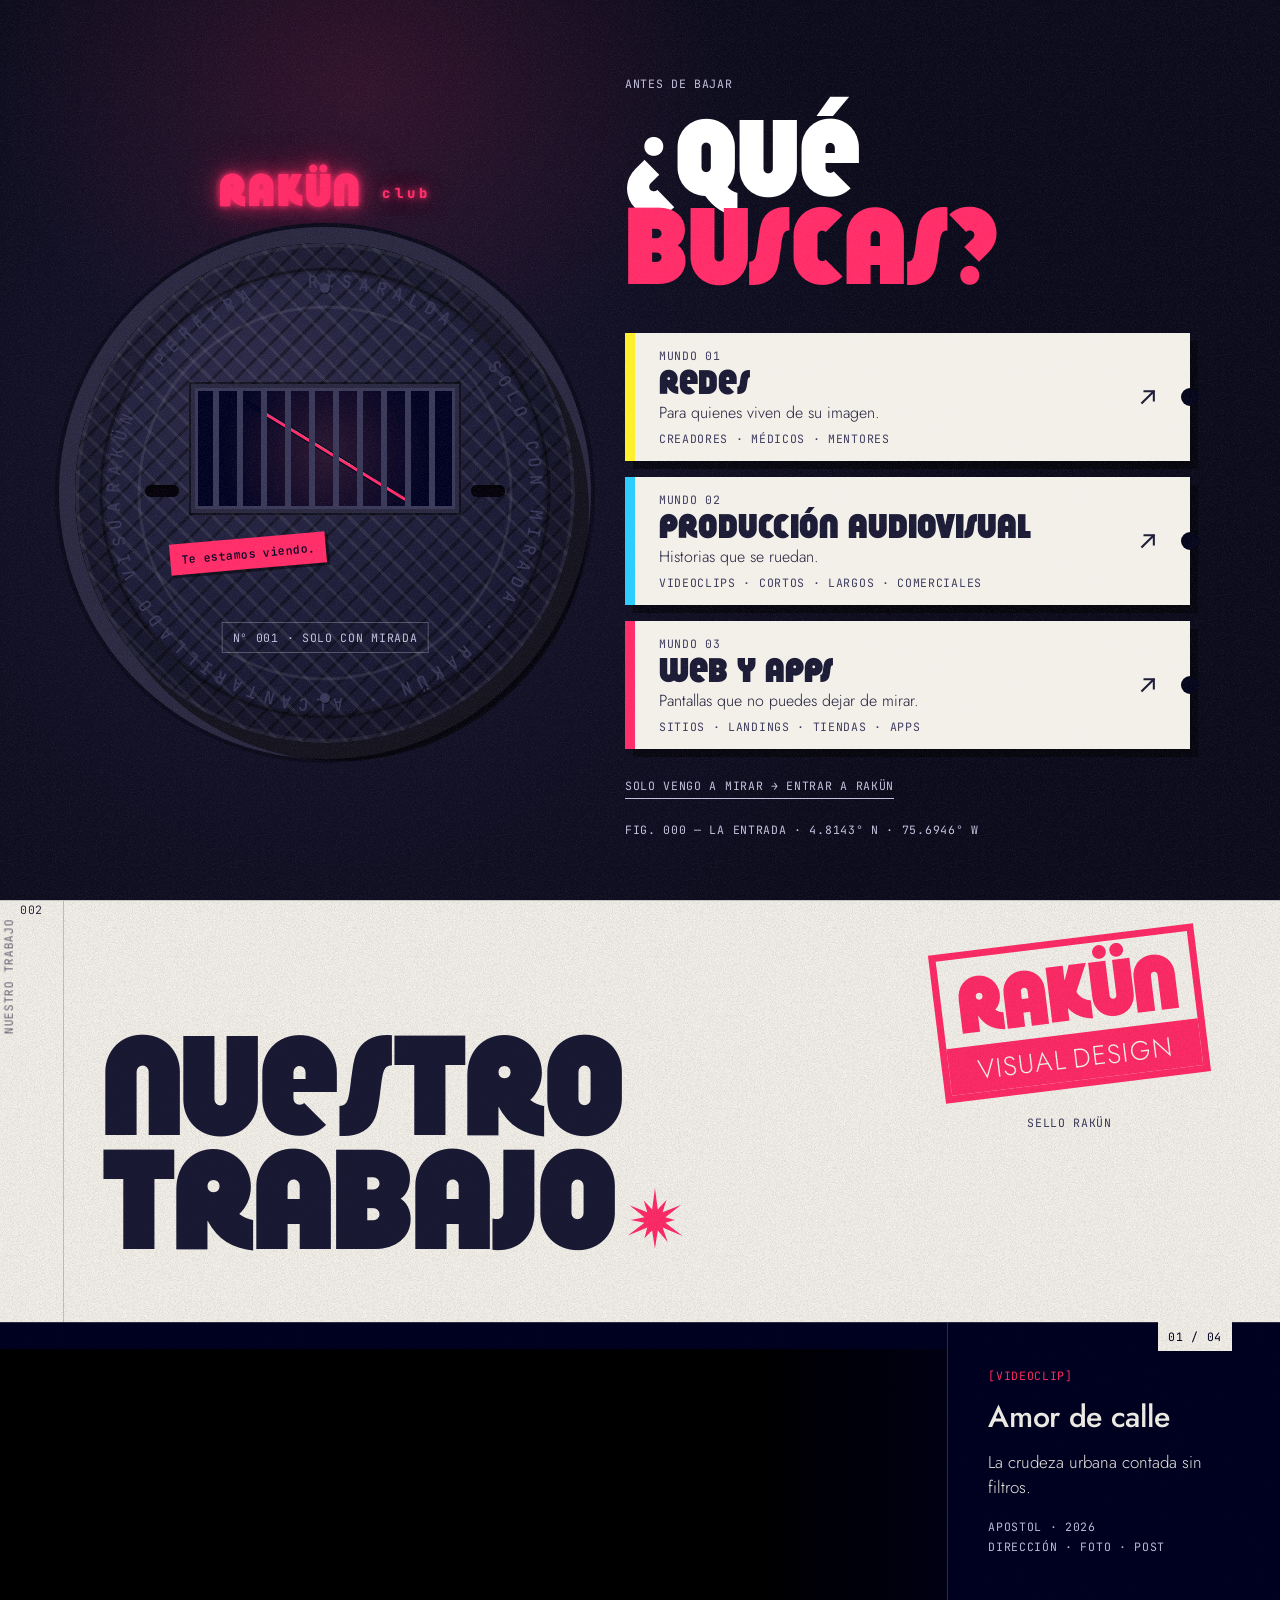
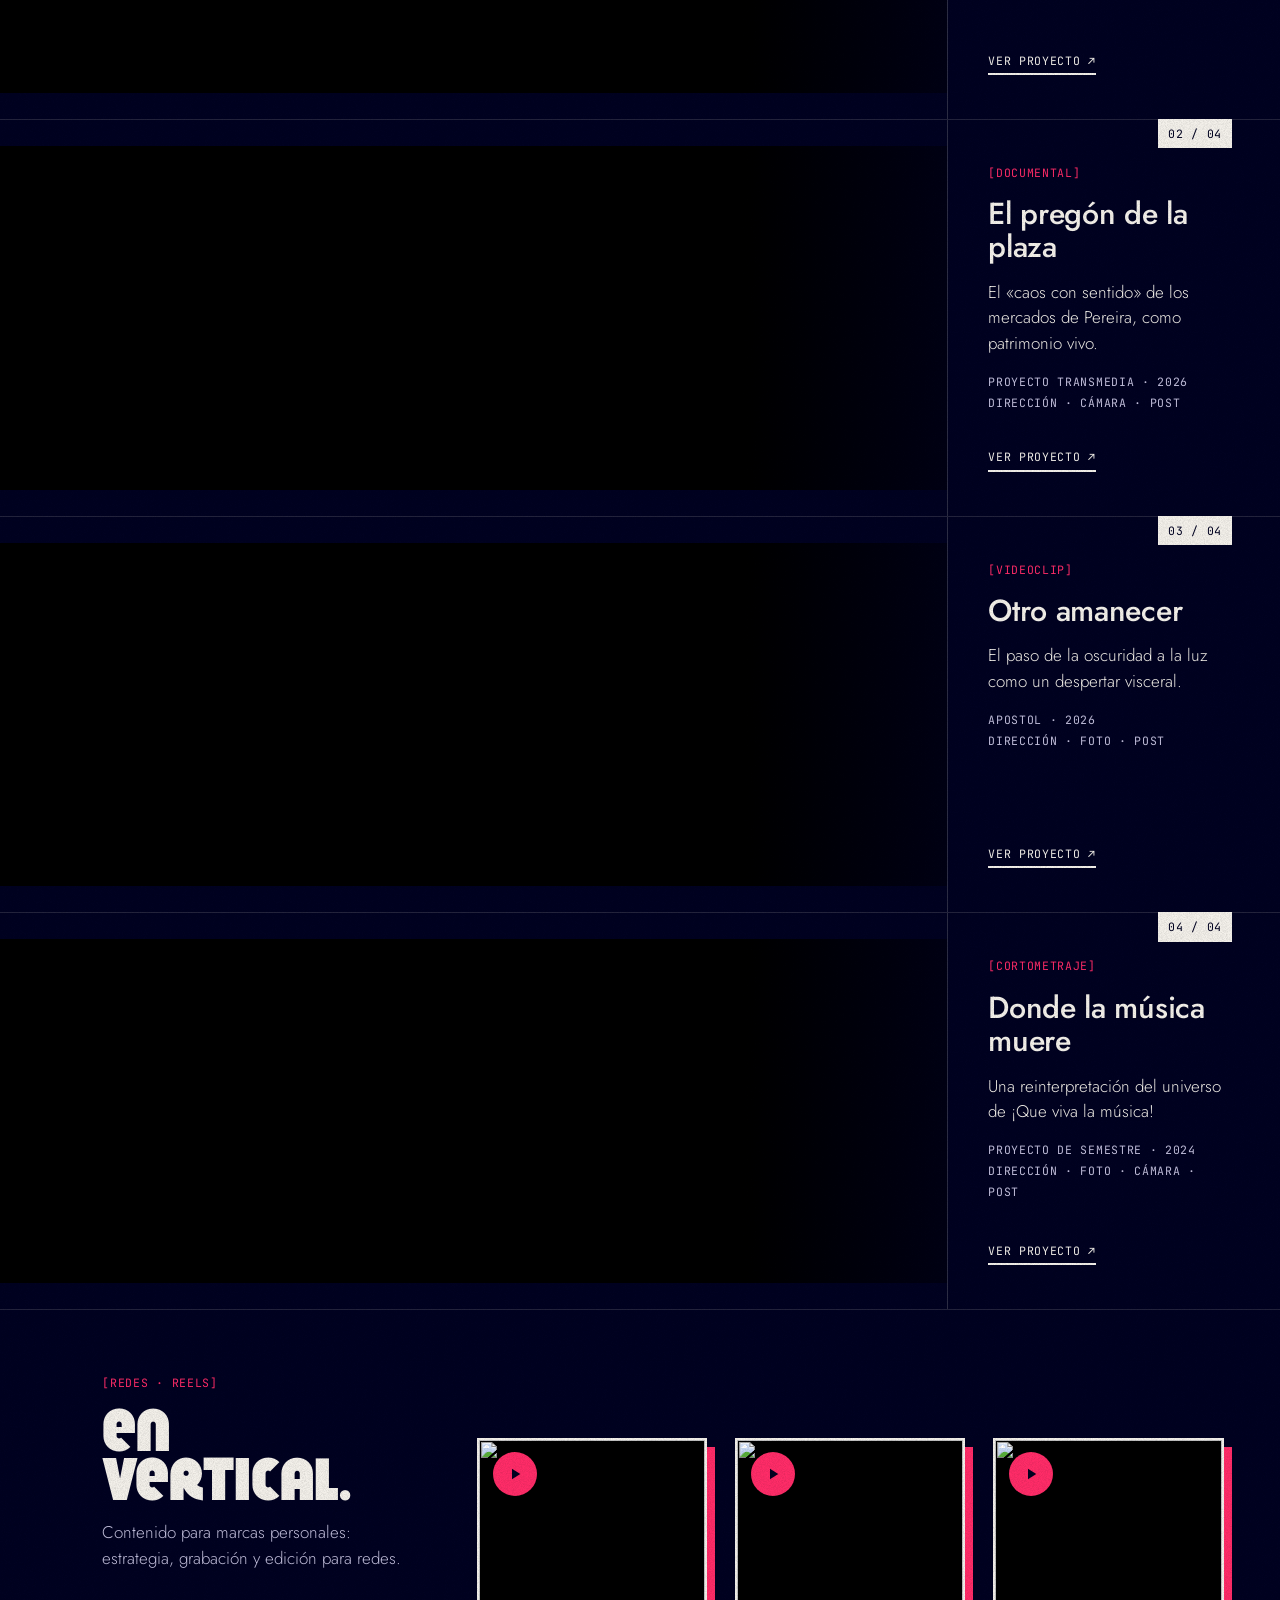
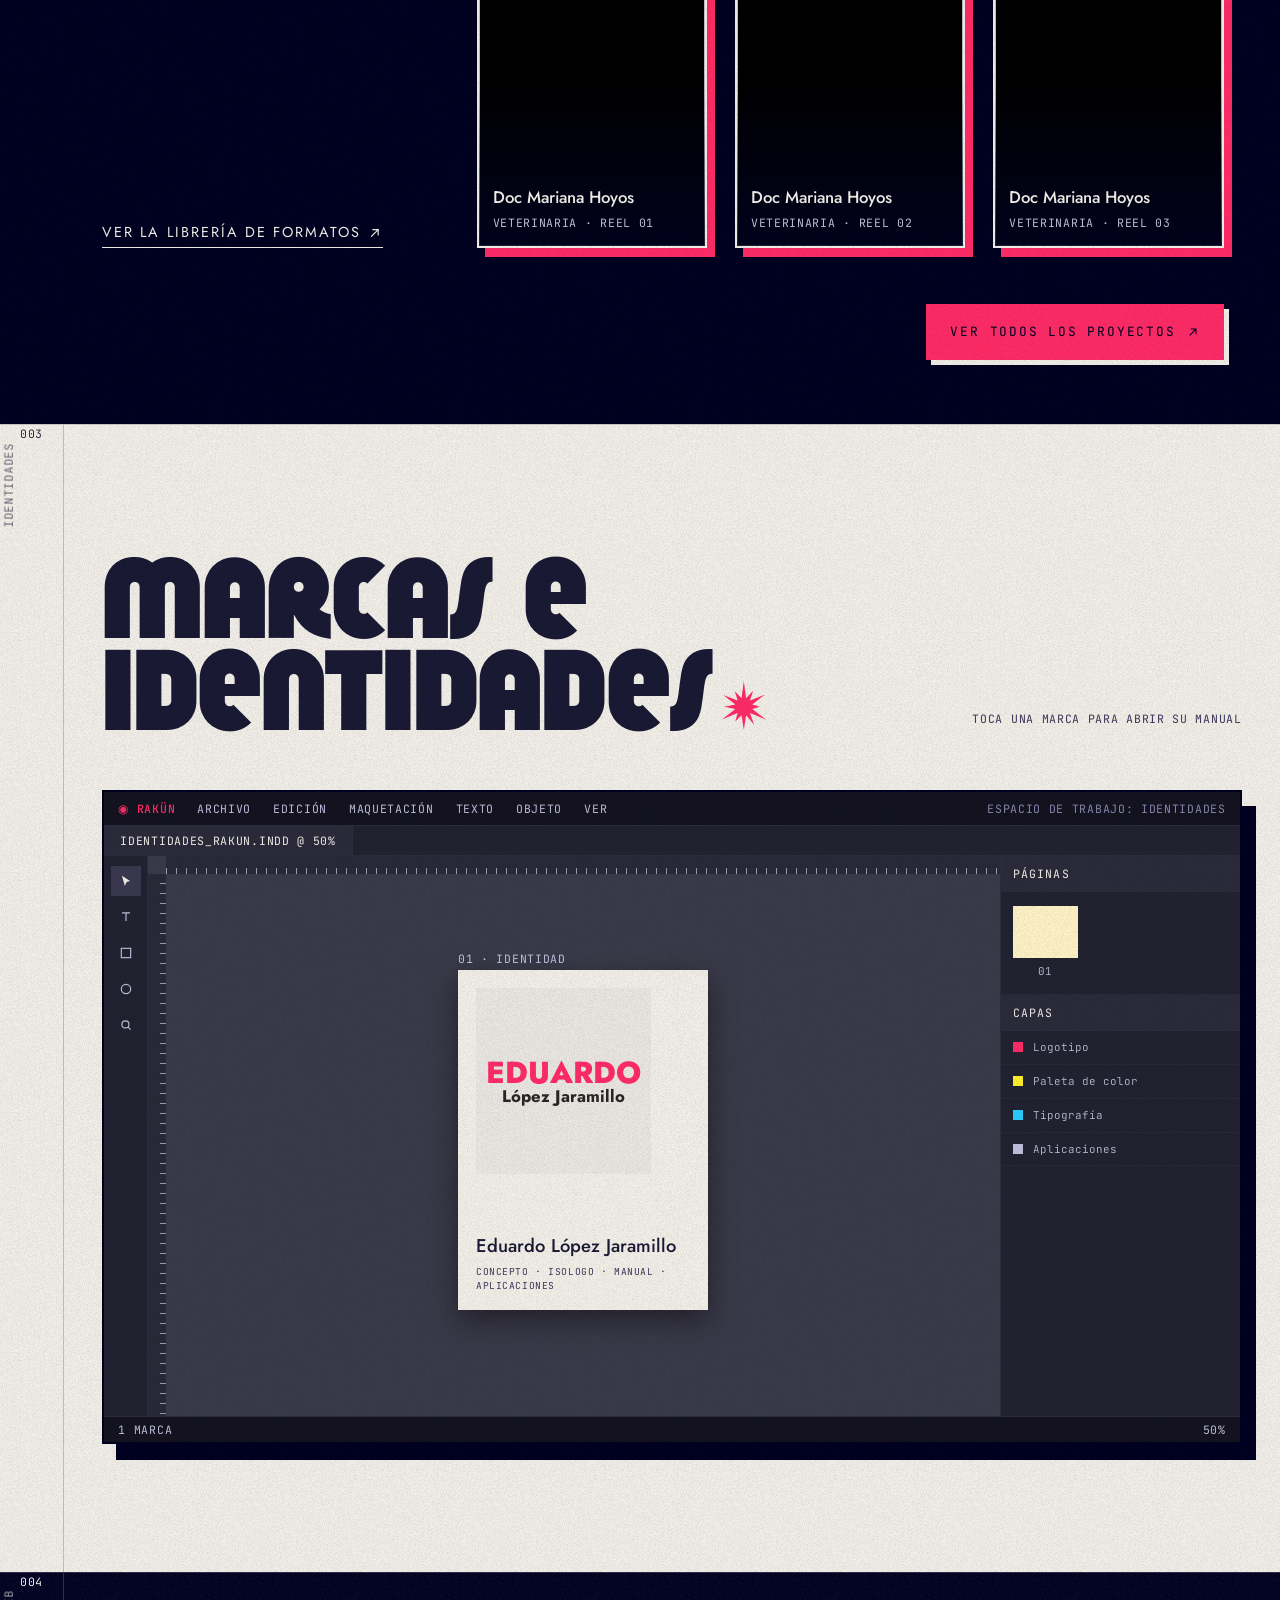
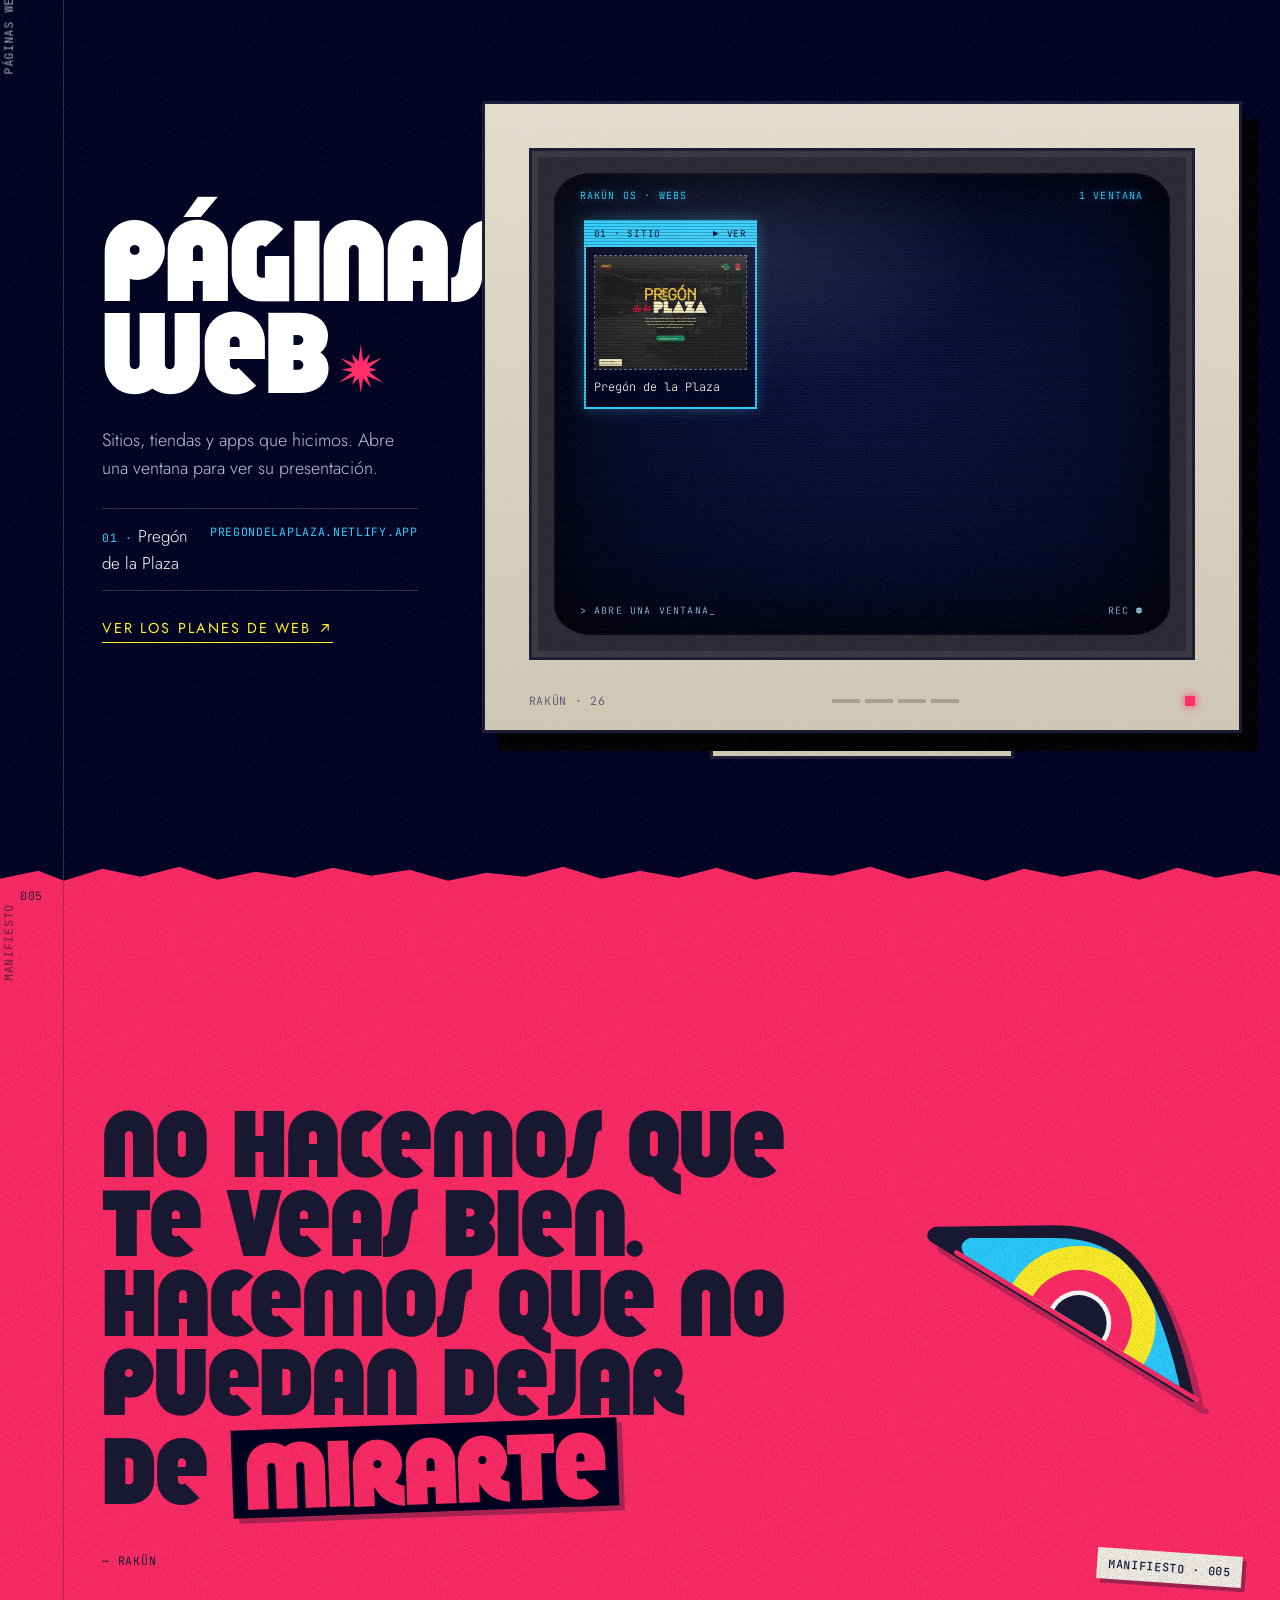
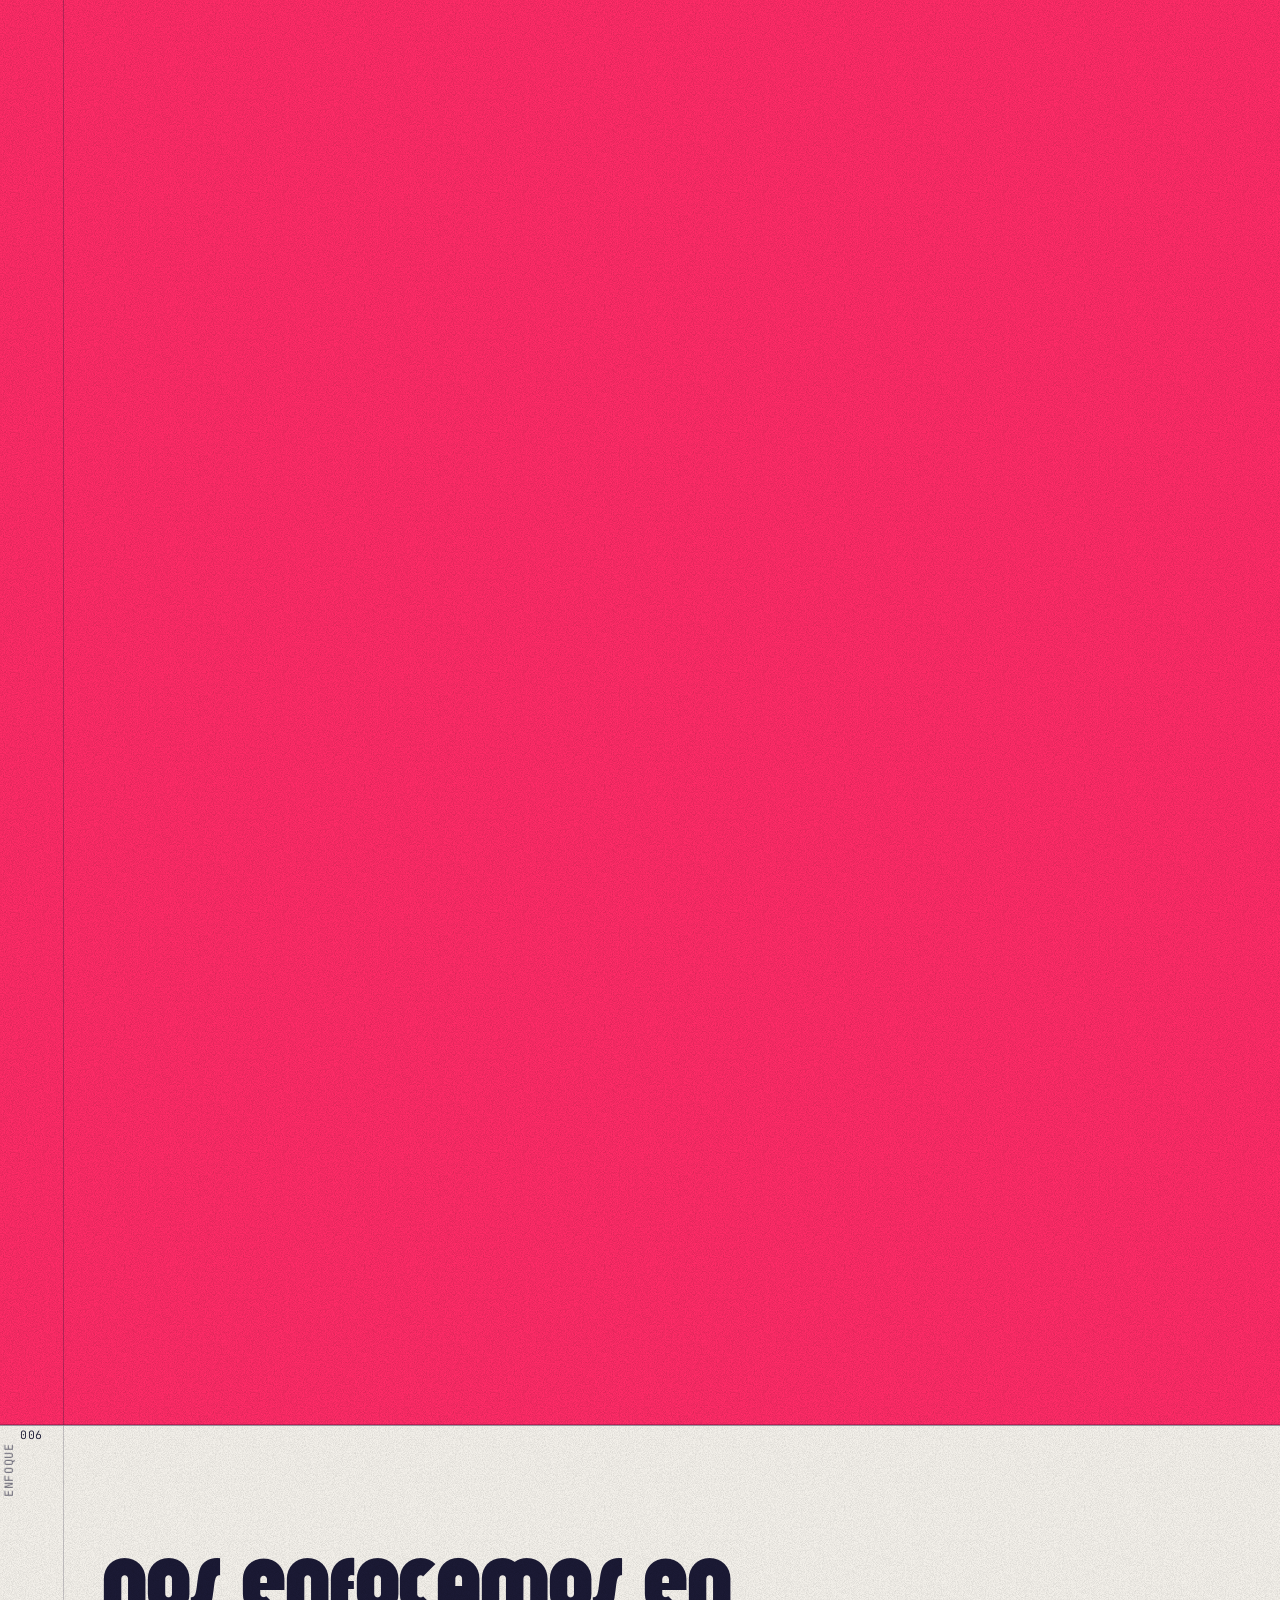
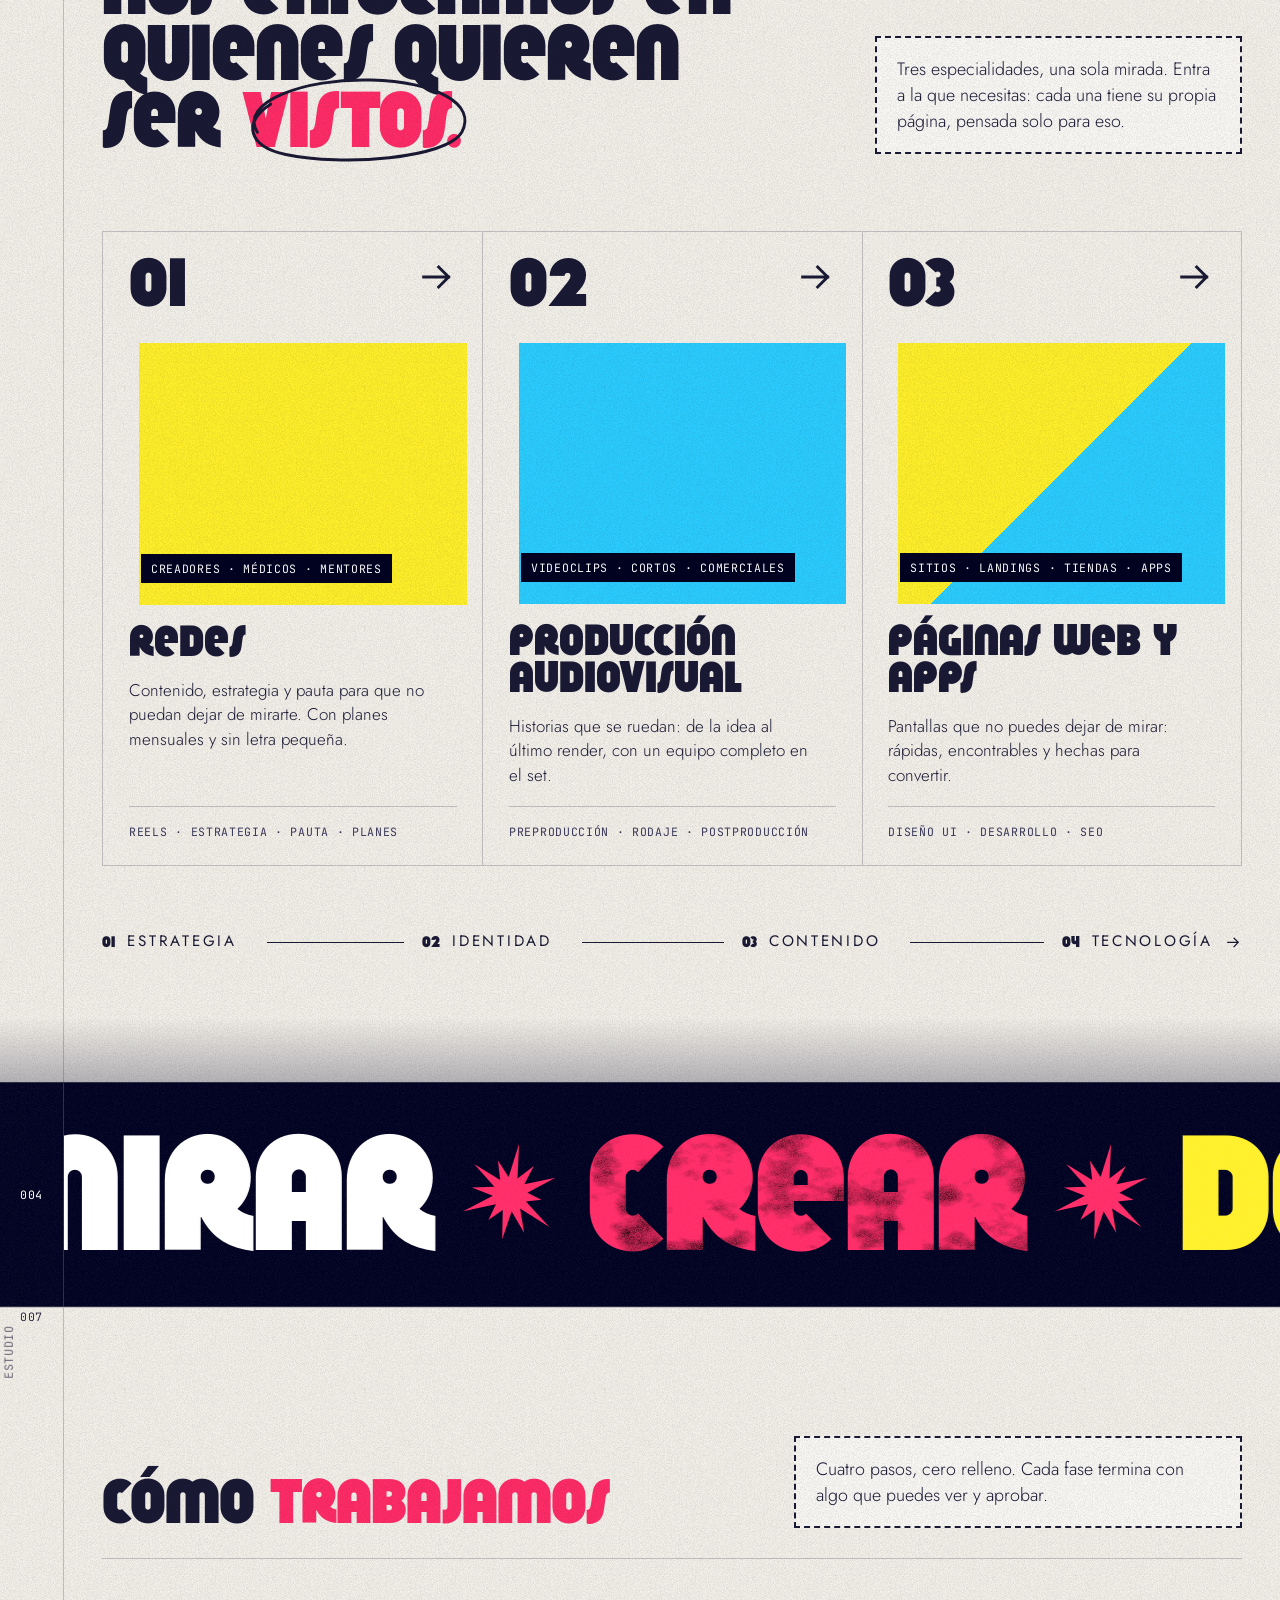
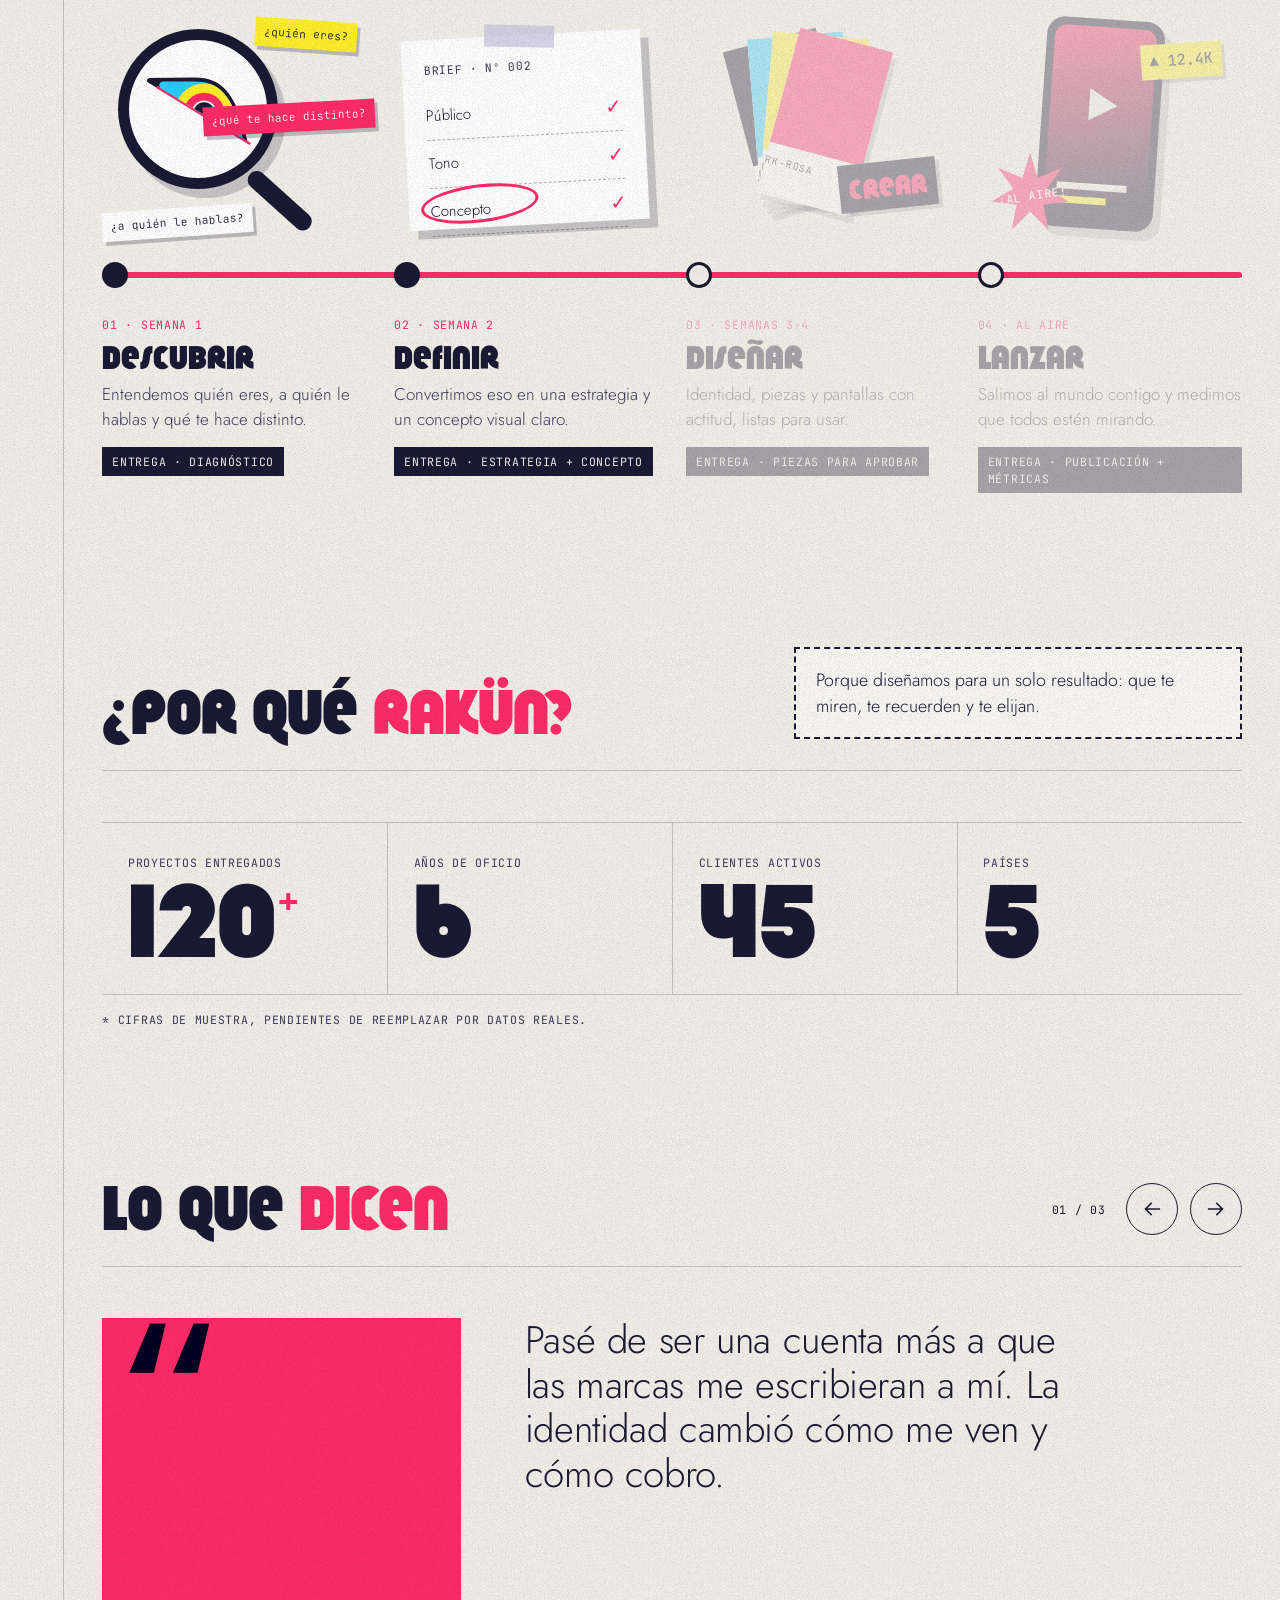
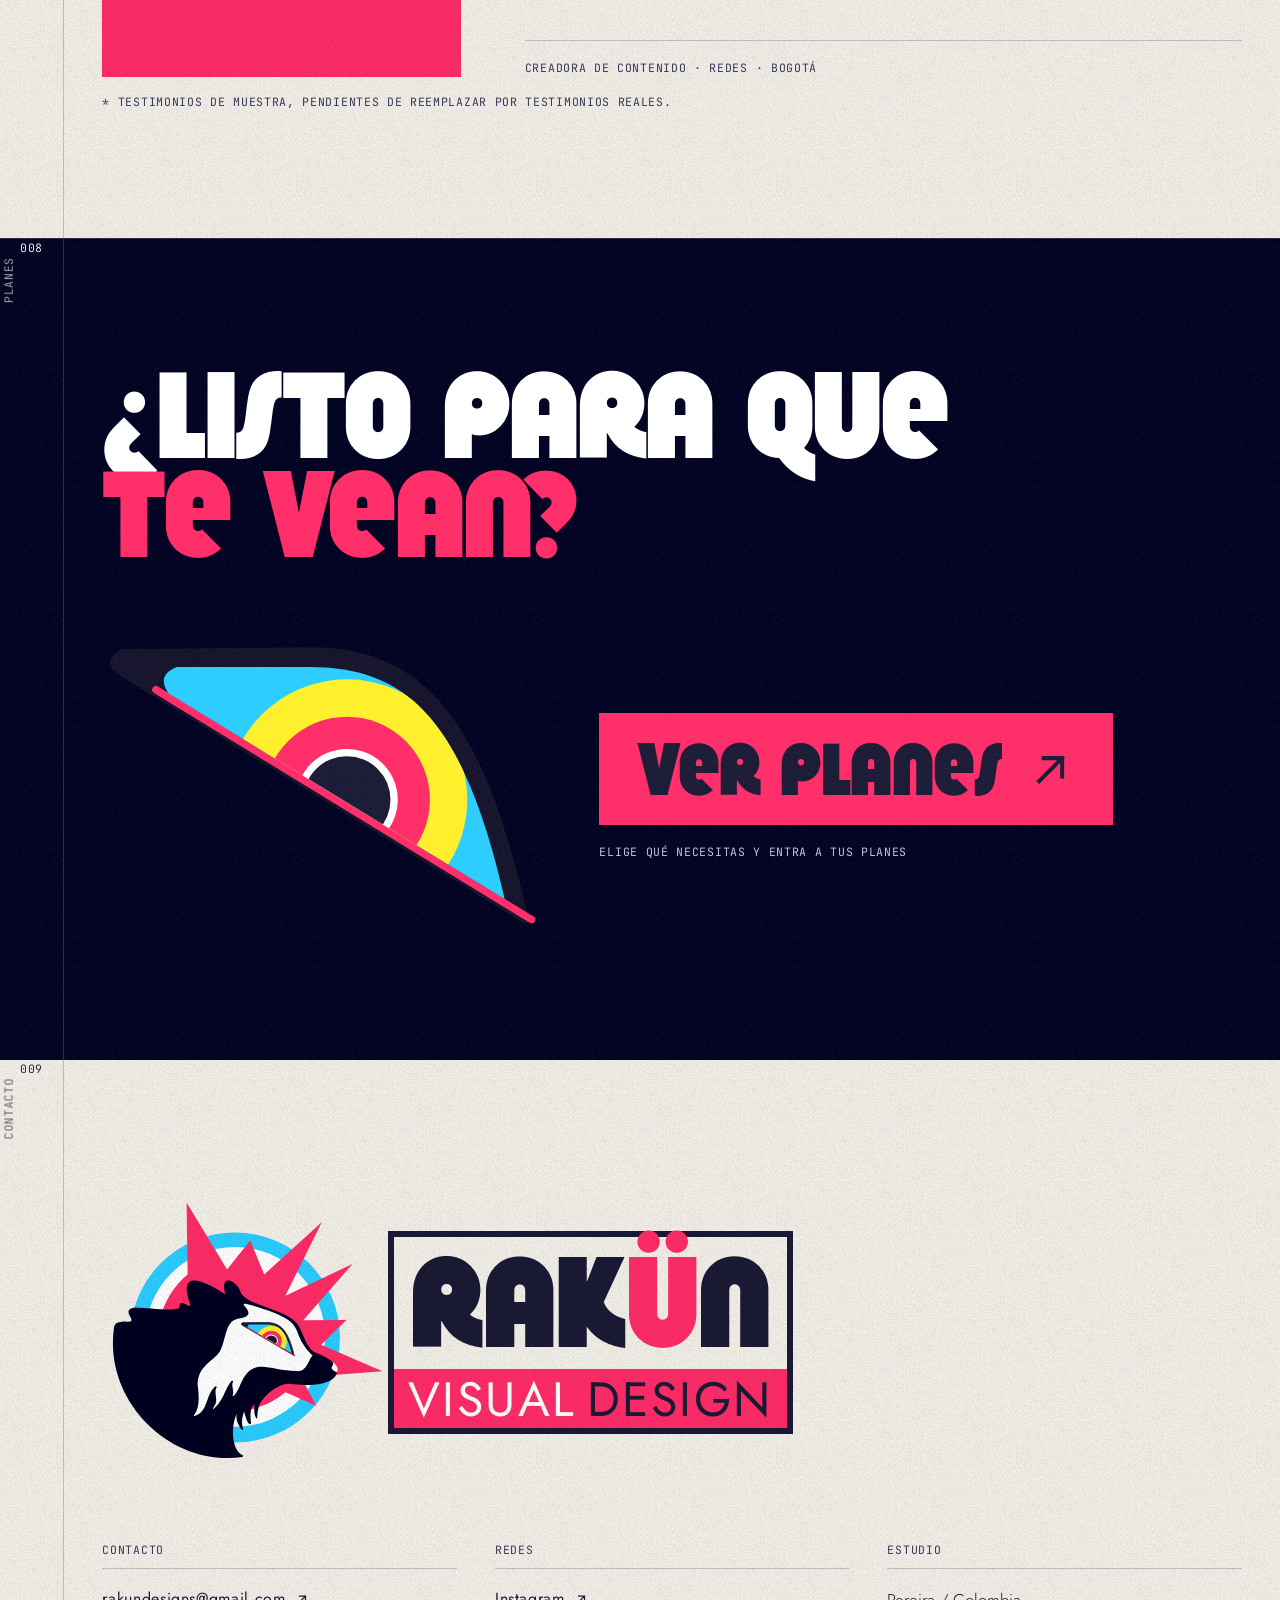
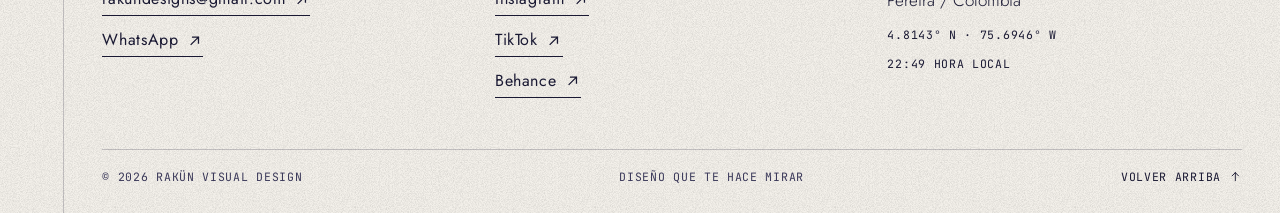
==== index.html @ 829dc960 "Redes: el Mundo 01 deja de llamarse Marca personal; planes nuevos (Solo contenido / Gestión completa" ====
<!doctype html>
<html lang="es">
<head>
  <meta charset="utf-8">
  <meta name="viewport" content="width=device-width, initial-scale=1">
  <title>RAKÜN Visual Design — Diseño que te hace mirar</title>
  <meta name="description" content="Estudio de diseño visual y estrategia digital en Pereira. Identidades, contenido y experiencias digitales para influencers, médicos y mentores que viven de su imagen.">
  <meta name="theme-color" content="#010221">

  <!-- La intro solo se reproduce en la primera visita de la sesión. Se decide antes de pintar para evitar parpadeos. -->
  <script>
    (function () {
      var d = document.documentElement;
      d.classList.add('js');
      var seen = false;
      try { seen = sessionStorage.getItem('rakun:intro') === '1'; } catch (e) {}
      if (!seen) d.classList.add('intro-on');
      // La puerta ("¿Qué buscas?") también se muestra una vez por sesión, hasta que eliges mundo.
      var chose = false;
      try { chose = sessionStorage.getItem('rakun:door') === '1'; } catch (e) {}
      // "Volver a la alcantarilla" (el ojo del menú): la entrada se vuelve a mostrar
      var back = /[?&]alcantarilla/.test(location.search);
      if (!chose || back) d.classList.add('door-on');
    })();
  </script>

  <link rel="preconnect" href="https://fonts.googleapis.com">
  <link rel="preconnect" href="https://fonts.gstatic.com" crossorigin>
  <link rel="stylesheet" href="https://fonts.googleapis.com/css2?family=Jost:wght@300;400;500&family=JetBrains+Mono:wght@400;500&family=Rubik:wght@800;900&display=swap">
  <link rel="preload" href="fonts/KnuckleDown.otf" as="font" type="font/otf" crossorigin>
  <link rel="stylesheet" href="styles.css">
  <link rel="stylesheet" href="trabajo/trabajo.css">
  <link rel="icon" href="assets/favicon.svg" type="image/svg+xml">
  <link rel="icon" href="assets/favicon-32.png" type="image/png" sizes="32x32">
  <link rel="apple-touch-icon" href="assets/apple-touch-icon.png">
</head>

<!-- data-theme: home | influencers | medicos | mentores — solo cambia --accent y detalles menores -->
<body data-theme="home">

<!-- ================================================================
     SPRITE: isotipo oficial (vectorizado), estallidos e iconos
     ================================================================ -->
<svg class="sprite" aria-hidden="true" focusable="false">
  <defs>
    <!-- Isotipo RAKÜN completo (viewBox 0 0 1080 1080), del SVG oficial assets/rakun-isotipo.svg.
         Sin las capas del ojo: el ojo vivo se monta encima en x=515.5 y=499.2 w=211.2 h=133.7. -->
    <g id="rk-iso">
        <circle class="iso-ring" fill="#2BCDFF" cx="497.27" cy="559.43" r="392.73"/>
        <circle class="iso-disc" fill="#FFFFFF" cx="497.27" cy="556.74" r="336.27"/>
        <path class="iso-crest" fill="#FF2C68" d="M936.71,284.42l-184.13,209.92,161.67-.21-94.84,91.75,52.11,22.52,83.96,36.33,93.64,40.43-125.09,9.62-130.55,10.01-48.7,3.76,15.1,28.03,42.27,78.6-89.8-39.77-26.3-11.68c-126.08,104.8-310.17,91.26-411.18-30.26-101.01-121.53-80.66-304.99,45.41-409.79l-.53-35.7-1.74-121.92-1.62-111.32,49.7,81.97,48.47,79.9,53.27,87.77,86.57-108.2,52.11,126.9,184.29-166.77,30.94-28.03-14.98,30.28-120.92,244.41,250.92-118.54Z"/>
        <path class="iso-fur" fill="#010221" d="M879,689.59c-12.52,50.97-112.61,49.37-162.46,44.77-49.35-12.78-110.3,40.53-127.63,76.42-6.03,15.25-7.7,32.49-8.17,48.83-.05,1.9-2.41,2.79-3.67,1.36-11.11-12.7-6.58-47.41-7.31-52.59-18.67,14.8-14.58,55.27-12.32,70.25.47,3.14-2.67,5.7-5.58,4.42-11.3-4.97-18.46-45.14-20.77-46.43-10.45,29.29-8.04,49.8-3.59,62.51.53,1.5.45,3.18-.33,4.57-4.17,7.4-14.76-16.45-17.89-22.1-10.95-23.44-3.78-35.58-5.72-35.32-20.72,40.16-21.53,134.49,22.17,153.15,3.35,1.43,2.71,6.36-.91,6.85C251.21,1043.19,4.47,793.37,45.18,519.63c1.41-9.47,9.06-16.77,18.57-17.79,8.36-.89,17.34-1.76,21.820-2.16,65.21,7.67-21.94-39.49,32.21-51.64,40.9-2.22,141.22,13.91,170.39,1.34,3.55-46.79,42.56,10.27,41.44-14.72-50.54-139.870,59.47-84.48,132.36-36.95-20.44-62.74,21.45-64.34,47.73-26.29,3.7,5.36,6.49,11.27,8.61,17.42,16.74,48.65,160.8,62.13,206.54,113.18,29.93,30.59,29.25,85.89,72.19,113.49,41.38,16.8,58.52,27.56,64.67,35.34h0c1.97,2.49,2.82,4.68,2.97,6.67.86,11.12-20,15.85,14.3,32.07Z"/>
        <path class="iso-mask" fill="#FFFFFF" d="M788.28,627.18c-10.92-1.44-19.97,63.61-59.08,57.630-107.91-.02-166.04-60.33-213.18,53.790-3.64,8.81-7.86,17.4-12.76,25.64-3.68,6.17-7.81,12.16-12.79,13.9-1.41.5-2.670-.98-1.98-2.26,7.78-14.26-6.68-38.78,1.39-50.33,1.93-3.49-2.88-6.87-5.78-4.05-19.81,24.66-25.46,52.36-43.54,78.16-5.05,9.88-41.59,48.77-17.98,12.19,12.27-20.18-5.7-48.94,6.12-65.51,1.72-6.45-6.16-5.18-8.48-1.05-33.03,31.17-23.58,92.92-73.01,107.45-2.33.69-4.2-1.83-2.76-3.7,22.43-29,17.91-74.6,13.25-113.03,0-75.7,67.54-90.74,85.35-129.09,24.68-53.13,16.82-115.04,75.09-120.14,81.09-15.28-38.56-71.02,38.46-48.76,233.92,67.59,131.55,91.15,231.68,189.15Z"/>
        <path class="iso-nose" fill="#FFFFFF" d="M878.98,689.56c-34.3-16.22-13.44-20.95-14.3-32.07-.15-1.980-1-4.17-2.97-6.66.47.29,29.33,18.29,17.27,38.74Z"/>
    </g>

    <!-- Estallido de picos (viewBox -50 -50 100 100) -->
    <polygon id="rk-burst" points="0,-50 4.4,-16.4 18,-31.2 12,-12 40.7,-23.5 16.4,-4.4 31,0 16.4,4.4 43.3,25 12,12 20,34.6 4.4,16.4 0,45 -4.4,16.4 -16.5,28.6 -12,12 -42.4,24.5 -16.4,4.4 -38,0 -16.4,-4.4 -39.8,-23 -12,-12 -17.5,-30.3 -4.4,-16.4"/>

    <!-- Iconos (viewBox 0 0 24 24, trazo 1.75) -->
    <symbol id="i-ne" viewBox="0 0 24 24"><path d="M7 17 17 7M9 7h8v8" fill="none" stroke="currentColor" stroke-width="1.75" stroke-linecap="square"/></symbol>
    <symbol id="i-se" viewBox="0 0 24 24"><path d="M7 7l10 10M17 9v8H9" fill="none" stroke="currentColor" stroke-width="1.75" stroke-linecap="square"/></symbol>
    <symbol id="i-e" viewBox="0 0 24 24"><path d="M4 12h15M13 6l6 6-6 6" fill="none" stroke="currentColor" stroke-width="1.75" stroke-linecap="square"/></symbol>
    <symbol id="i-w" viewBox="0 0 24 24"><path d="M20 12H5M11 6l-6 6 6 6" fill="none" stroke="currentColor" stroke-width="1.75" stroke-linecap="square"/></symbol>
    <symbol id="i-n" viewBox="0 0 24 24"><path d="M12 20V5M6 11l6-6 6 6" fill="none" stroke="currentColor" stroke-width="1.75" stroke-linecap="square"/></symbol>
    <symbol id="i-plus" viewBox="0 0 24 24"><path d="M12 3v18M3 12h18" fill="none" stroke="currentColor" stroke-width="1.25"/></symbol>
    <!-- Iconos de estrategia (viewBox 0 0 64 64): trazo en currentColor + un acento de marca -->
    <symbol id="ic-diag" viewBox="0 0 64 64"><circle cx="27" cy="27" r="17" fill="none" stroke="currentColor" stroke-width="3"/><path d="M40 40l14 14" stroke="#FF2C68" stroke-width="7" stroke-linecap="round"/><path d="M15 27c4-6 8-8 12-8s8 2 12 8c-4 4-8 6-12 6s-8-2-12-6z" fill="#2BCDFF"/><circle cx="27" cy="26" r="4" fill="#1B1A35"/></symbol>
    <symbol id="ic-target" viewBox="0 0 64 64"><circle cx="30" cy="34" r="22" fill="none" stroke="currentColor" stroke-width="3"/><circle cx="30" cy="34" r="12" fill="none" stroke="currentColor" stroke-width="3"/><circle cx="30" cy="34" r="5" fill="#FF2C68"/><path d="M31 33L54 10M45 9h10v10" fill="none" stroke="#FFF02B" stroke-width="3.5" stroke-linecap="square"/></symbol>
    <symbol id="ic-plan" viewBox="0 0 64 64"><rect x="9" y="13" width="46" height="42" fill="none" stroke="currentColor" stroke-width="3"/><path d="M9 24h46M21 7v12M43 7v12" stroke="currentColor" stroke-width="3"/><rect x="16" y="31" width="9" height="8" fill="#FF2C68"/><rect x="28" y="31" width="9" height="8" fill="#2BCDFF"/><rect x="40" y="43" width="9" height="7" fill="#FFF02B"/><path d="M16 46h9M28 46h9" stroke="currentColor" stroke-width="3"/></symbol>
    <symbol id="ic-funnel" viewBox="0 0 64 64"><path d="M8 10h48L39 32v16l-14 8V32z" fill="none" stroke="currentColor" stroke-width="3" stroke-linejoin="round"/><path d="M12 14h40l-6 7H18z" fill="#FF2C68"/><circle cx="32" cy="27" r="3" fill="#FFF02B"/></symbol>
    <symbol id="ic-chart" viewBox="0 0 64 64"><path d="M8 8v48h48" fill="none" stroke="currentColor" stroke-width="3"/><rect x="15" y="38" width="8" height="18" fill="#2BCDFF"/><rect x="28" y="30" width="8" height="26" fill="#FFF02B"/><rect x="41" y="20" width="8" height="36" fill="#FF2C68"/><path d="M14 30l14-10 12 5 16-15" fill="none" stroke="currentColor" stroke-width="3"/></symbol>
    <symbol id="i-play" viewBox="0 0 24 24"><path d="M8 5.5v13l10.5-6.5z" fill="currentColor"/></symbol>
    <symbol id="i-pause" viewBox="0 0 24 24"><path d="M7 5h3.5v14H7zM13.5 5H17v14h-3.5z" fill="currentColor"/></symbol>
  </defs>
</svg>

<!-- ================================================================
     000 · INTRO — la pantalla es el ojo; al alejarse, el mapache ya estaba ahí
     ================================================================ -->
<!-- Intro "sucia": isotipo en punteado de imprenta, animado cuadro a cuadro (main.js → runIntro).
     Fondo navy por defecto; añade la clase intro--paper para la versión en papel claro. -->
<div class="intro" data-intro>
  <div class="intro__cut" aria-hidden="true"></div>
  <div class="intro__panel">
    <!-- polvo y manchas: cambian en cada cuadro -->
    <svg class="intro__dust" viewBox="0 0 1440 900" preserveAspectRatio="xMidYMid slice" aria-hidden="true">
      <defs>
        <filter id="ri-fk" x="0" y="0" width="100%" height="100%" color-interpolation-filters="sRGB">
          <feTurbulence type="fractalNoise" baseFrequency="0.5" numOctaves="1" seed="14" data-boil="11" result="n"/>
          <feTurbulence type="fractalNoise" baseFrequency="0.02" numOctaves="2" seed="9" result="l"/>
          <feComposite in="n" in2="l" operator="arithmetic" k1="0" k2="0.6" k3="0.5" k4="0" result="c"/>
          <feColorMatrix in="c" type="matrix" values="0 0 0 0 0  0 0 0 0 0  0 0 0 0 0  40 0 0 0 -28"/>
        </filter>
      </defs>
      <rect class="ri-speck" width="1440" height="900" filter="url(#ri-fk)"/>
    </svg>

    <div class="intro__stage" aria-hidden="true">
      <div class="intro__plate">
        <svg class="intro__art" viewBox="0 0 1080 1080" overflow="visible">
          <defs>
            <!-- Punteado: bordes temblorosos + puntos que se disuelven en los bordes + rayones -->
            <filter id="ri-fs" x="-8%" y="-8%" width="116%" height="116%" color-interpolation-filters="sRGB">
              <feTurbulence type="fractalNoise" baseFrequency="0.03" numOctaves="2" seed="3" data-boil="0" result="warp"/>
              <feDisplacementMap in="SourceGraphic" in2="warp" scale="7" xChannelSelector="R" yChannelSelector="G" result="rough"/>
              <feGaussianBlur in="rough" stdDeviation="7" result="soft"/>
              <feTurbulence type="fractalNoise" baseFrequency="0.2" numOctaves="1" seed="14" data-boil="11" result="fine"/>
              <feColorMatrix in="fine" type="matrix" values="0 0 0 0 0  0 0 0 0 0  0 0 0 0 0  1 0 0 0 0" result="fineA"/>
              <feTurbulence type="fractalNoise" baseFrequency="0.014" numOctaves="2" seed="5" result="low"/>
              <feColorMatrix in="low" type="matrix" values="0 0 0 0 0  0 0 0 0 0  0 0 0 0 0  1 0 0 0 0" result="lowA"/>
              <feComposite in="fineA" in2="soft" operator="arithmetic" k1="0" k2="0.5" k3="0.45" k4="0" result="m1"/>
              <feComposite in="m1" in2="lowA" operator="arithmetic" k1="0" k2="1" k3="0.25" k4="-0.12" result="m2"/>
              <feComponentTransfer in="m2" result="dots"><feFuncA type="linear" slope="60" intercept="-72" data-thr="0"/></feComponentTransfer>
              <feTurbulence type="fractalNoise" baseFrequency="0.004 0.06" numOctaves="2" seed="6" data-boil="3" result="scr"/>
              <feColorMatrix in="scr" type="matrix" values="0 0 0 0 0  0 0 0 0 0  0 0 0 0 0  40 0 0 0 -30.5" result="scrA"/>
              <feComposite in="dots" in2="scrA" operator="out" result="mask"/>
              <feComponentTransfer in="soft" result="softSolid"><feFuncA type="linear" slope="30" intercept="0"/></feComponentTransfer>
              <feMerge result="col"><feMergeNode in="softSolid"/><feMergeNode in="rough"/></feMerge>
              <feComposite in="col" in2="mask" operator="in"/>
            </filter>
            <!-- El ojo: mismo punteado pero más fino y legible -->
            <filter id="ri-fe" x="-10%" y="-10%" width="120%" height="120%" color-interpolation-filters="sRGB">
              <feTurbulence type="fractalNoise" baseFrequency="0.05" numOctaves="2" seed="3" data-boil="0" result="warp"/>
              <feDisplacementMap in="SourceGraphic" in2="warp" scale="4" xChannelSelector="R" yChannelSelector="G" result="rough"/>
              <feGaussianBlur in="rough" stdDeviation="2.5" result="soft"/>
              <feTurbulence type="fractalNoise" baseFrequency="0.2" numOctaves="1" seed="14" data-boil="11" result="fine"/>
              <feColorMatrix in="fine" type="matrix" values="0 0 0 0 0  0 0 0 0 0  0 0 0 0 0  1 0 0 0 0" result="fineA"/>
              <feComposite in="fineA" in2="soft" operator="arithmetic" k1="0" k2="0.5" k3="0.5" k4="0" result="m1"/>
              <feComponentTransfer in="m1" result="mask"><feFuncA type="linear" slope="60" intercept="-72" data-thr="-0.06"/></feComponentTransfer>
              <feComponentTransfer in="soft" result="softSolid"><feFuncA type="linear" slope="30" intercept="0"/></feComponentTransfer>
              <feMerge result="col"><feMergeNode in="softSolid"/><feMergeNode in="rough"/></feMerge>
              <feComposite in="col" in2="mask" operator="in"/>
            </filter>
            <!-- Logo: borde gastado con pequeños huecos de tinta -->
            <filter id="ri-fb" x="-5%" y="-10%" width="110%" height="120%" color-interpolation-filters="sRGB">
              <feTurbulence type="fractalNoise" baseFrequency="0.06" numOctaves="2" seed="3" data-boil="0" result="warp"/>
              <feDisplacementMap in="SourceGraphic" in2="warp" scale="3" xChannelSelector="R" yChannelSelector="G" result="rough"/>
              <feTurbulence type="fractalNoise" baseFrequency="0.5" numOctaves="1" seed="14" data-boil="11" result="fine"/>
              <feColorMatrix in="fine" type="matrix" values="0 0 0 0 0  0 0 0 0 0  0 0 0 0 0  30 0 0 0 -21" result="holes"/>
              <feComposite in="rough" in2="holes" operator="out"/>
            </filter>
          </defs>

          <g filter="url(#ri-fs)">
            <circle fill="#2BCDFF" cx="497.27" cy="559.43" r="392.73"/>
            <circle class="ri-disc" cx="497.27" cy="556.74" r="336.27"/>
          </g>
          <g class="i-head">
            <g filter="url(#ri-fs)">
              <path fill="#FF2C68" d="M936.71,284.42l-184.13,209.92,161.67-.21-94.84,91.75,52.11,22.52,83.96,36.33,93.64,40.43-125.09,9.62-130.55,10.01-48.7,3.76,15.1,28.03,42.27,78.6-89.8-39.77-26.3-11.68c-126.08,104.8-310.17,91.26-411.18-30.26-101.01-121.53-80.66-304.99,45.41-409.79l-.53-35.7-1.74-121.92-1.62-111.32,49.7,81.97,48.47,79.9,53.27,87.77,86.57-108.2,52.11,126.9,184.29-166.77,30.94-28.03-14.98,30.28-120.92,244.41,250.92-118.54Z"/>
              <path class="ri-fur" d="M879,689.59c-12.52,50.97-112.61,49.37-162.46,44.77-49.35-12.78-110.3,40.53-127.63,76.42-6.03,15.25-7.7,32.49-8.17,48.83-.05,1.9-2.41,2.79-3.67,1.36-11.11-12.7-6.58-47.41-7.31-52.59-18.67,14.8-14.58,55.27-12.32,70.25.47,3.14-2.67,5.7-5.58,4.42-11.3-4.97-18.46-45.14-20.77-46.43-10.45,29.29-8.04,49.8-3.59,62.51.53,1.5.45,3.18-.33,4.57-4.17,7.4-14.76-16.45-17.89-22.1-10.95-23.44-3.78-35.58-5.72-35.32-20.72,40.16-21.53,134.49,22.17,153.15,3.35,1.43,2.71,6.36-.91,6.85C251.21,1043.19,4.47,793.37,45.18,519.63c1.41-9.47,9.06-16.77,18.57-17.79,8.36-.89,17.34-1.76,21.820-2.16,65.21,7.67-21.94-39.49,32.21-51.64,40.9-2.22,141.22,13.91,170.39,1.34,3.55-46.79,42.56,10.27,41.44-14.72-50.54-139.870,59.47-84.48,132.36-36.95-20.44-62.74,21.45-64.34,47.73-26.29,3.7,5.36,6.49,11.27,8.61,17.42,16.74,48.65,160.8,62.13,206.54,113.18,29.93,30.59,29.25,85.89,72.19,113.49,41.38,16.8,58.52,27.56,64.67,35.34h0c1.97,2.49,2.82,4.68,2.97,6.67.86,11.12-20,15.85,14.3,32.07Z"/>
              <path fill="#FFFFFF" d="M788.28,627.18c-10.92-1.44-19.97,63.61-59.08,57.630-107.91-.02-166.04-60.33-213.18,53.790-3.64,8.81-7.86,17.4-12.76,25.64-3.68,6.17-7.81,12.16-12.79,13.9-1.41.5-2.670-.98-1.98-2.26,7.78-14.26-6.68-38.78,1.39-50.33,1.93-3.49-2.88-6.87-5.78-4.05-19.81,24.66-25.46,52.36-43.54,78.16-5.05,9.88-41.59,48.77-17.98,12.19,12.27-20.18-5.7-48.94,6.12-65.51,1.72-6.45-6.16-5.18-8.48-1.05-33.03,31.17-23.58,92.92-73.01,107.45-2.33.69-4.2-1.83-2.76-3.7,22.43-29,17.91-74.6,13.25-113.03,0-75.7,67.54-90.74,85.35-129.09,24.68-53.13,16.82-115.04,75.09-120.14,81.09-15.28-38.56-71.02,38.46-48.76,233.92,67.59,131.55,91.15,231.68,189.15Z"/>
              <path fill="#FFFFFF" d="M878.98,689.56c-34.3-16.22-13.44-20.95-14.3-32.07-.15-1.980-1-4.17-2.97-6.66.47.29,29.33,18.29,17.27,38.74Z"/>
            </g>
            <g filter="url(#ri-fe)">
              <svg x="515.5" y="499.2" width="211.2" height="133.7" preserveAspectRatio="none" overflow="visible" data-intro-eye></svg>
            </g>
          </g>
        </svg>
      </div>

      <span class="badge badge--intro">
        <span class="badge__word">
          <span class="badge__l">R</span><span class="badge__l">A</span><span class="badge__l">K</span><span class="badge__l badge__u">Ü<svg class="badge__burst" viewBox="-50 -50 100 100"><use href="#rk-burst"/></svg></span><span class="badge__l">N</span>
        </span>
        <span class="badge__bar"><span>VISUAL</span><span>DESIGN</span></span>
      </span>
    </div>
    <div class="intro__load" role="status"><p class="mono"><span data-intro-msg>Levantando la tapa</span><b data-intro-pct>000%</b></p><span class="intro__bar" aria-hidden="true"><i data-intro-bar></i></span></div>
    <p class="intro__meta mono" aria-hidden="true"><span>RAKÜN / 000</span><span>4.8143° N · 75.6946° W</span></p>
    <button class="intro__skip mono" type="button" data-intro-skip>Saltar intro <svg class="ico" aria-hidden="true"><use href="#i-e"/></svg></button>
  </div>
</div>

<!-- ================================================================
     000 · LA ENTRADA — tapa de alcantarilla: se abre la rejilla, el ojo te mira y eliges mundo
     ================================================================ -->
<div class="door" data-door data-lenis-prevent role="dialog" aria-modal="true" aria-labelledby="door-q">
  <p class="door__neon" aria-hidden="true">RAK<span>Ü</span>N <small>club</small></p>

  <!-- la tapa de alcantarilla: misma mirilla con rejilla; al elegir, la tapa se corre y abajo hay luz -->
  <div class="door__frame" aria-hidden="true">
    <span class="door__inside"><span class="door__ladder"></span></span>
    <div class="door__leaf" data-door-leaf>
      <svg class="door__ring" viewBox="0 0 500 500">
        <defs><path id="door-ring" d="M250 250 m-206 0 a206 206 0 1 1 412 0 a206 206 0 1 1 -412 0"/></defs>
        <circle cx="250" cy="250" r="224" fill="none" stroke="rgba(0,0,0,.4)" stroke-width="3"/>
        <circle cx="250" cy="250" r="186" fill="none" stroke="rgba(255,255,255,.08)" stroke-width="3"/>
        <text><textPath href="#door-ring">RAKÜN · PEREIRA · RISARALDA · SOLO CON MIRADA · RAKÜN · ALCANTARILLADO VISUAL ·</textPath></text>
      </svg>
      <span class="door__pry door__pry--l"></span><span class="door__pry door__pry--r"></span>
      <div class="door__hatch">
        <div class="door__peek"><svg class="door__eye" data-door-eye></svg></div>
        <span class="door__grille"></span>
        <span class="door__slide"></span>
      </div>
      <span class="door__bolt door__bolt--1"></span><span class="door__bolt door__bolt--2"></span>
      <span class="door__sticker sticker sticker--pink mono">Te estamos viendo.</span>
      <p class="door__plate mono">Nº 001 · Solo con mirada</p>
    </div>
  </div>
  <div class="door__ask">
    <p class="mono door__kicker">Antes de bajar</p>
    <h2 class="door__q" id="door-q">¿Qué <em>buscas?</em></h2>
    <div class="door__picks">
      <a class="ticket" href="marca.html" data-door-pick="marca" data-eye-target style="--t: var(--yellow)">
        <span class="mono ticket__n">Mundo 01</span>
        <span class="ticket__name">Redes</span>
        <span class="ticket__line">Para quienes viven de su imagen.</span>
        <span class="mono ticket__tags">Creadores · Médicos · Mentores</span>
        <svg class="ico ticket__ico" aria-hidden="true"><use href="#i-ne"/></svg>
      </a>
      <a class="ticket ticket--b" href="produccion.html" data-door-pick="prod" data-eye-target style="--t: var(--blue)">
        <span class="mono ticket__n">Mundo 02</span>
        <span class="ticket__name">Producción audiovisual</span>
        <span class="ticket__line">Historias que se ruedan.</span>
        <span class="mono ticket__tags">Videoclips · Cortos · Largos · Comerciales</span>
        <svg class="ico ticket__ico" aria-hidden="true"><use href="#i-ne"/></svg>
      </a>
      <a class="ticket ticket--c" href="web.html" data-door-pick="web" data-eye-target style="--t: var(--pink)">
        <span class="mono ticket__n">Mundo 03</span>
        <span class="ticket__name">Web y apps</span>
        <span class="ticket__line">Pantallas que no puedes dejar de mirar.</span>
        <span class="mono ticket__tags">Sitios · Landings · Tiendas · Apps</span>
        <svg class="ico ticket__ico" aria-hidden="true"><use href="#i-ne"/></svg>
      </a>
    </div>
    <button class="door__enter mono" type="button" data-door-enter>Solo vengo a mirar <span aria-hidden="true">→</span> entrar a RAKÜN</button>
    <p class="mono door__fine" aria-hidden="true">fig. 000 — la entrada · 4.8143° N · 75.6946° W</p>
  </div>
  <span class="door__cut" aria-hidden="true"></span>
</div>

<a class="skip-link" href="#main">Saltar al contenido</a>

<div class="cursor" aria-hidden="true"><span class="cursor__dot"></span><span class="cursor__ring"></span></div>

<!-- ================================================================
     HEADER
     ================================================================ -->
<header class="hdr" data-header>
  <a class="hdr__brand" href="#inicio" aria-label="RAKÜN Visual Design, ir al inicio">
    <span class="badge badge--sm" aria-hidden="true">
      <span class="badge__word"><span>R</span><span>A</span><span>K</span><span class="badge__u">Ü<svg class="badge__burst" viewBox="-50 -50 100 100"><use href="#rk-burst"/></svg></span><span>N</span></span>
      <span class="badge__bar"><span>VISUAL</span><span>DESIGN</span></span>
    </span>
  </a>
  <a class="hdr__home" href="index.html?alcantarilla" aria-label="Volver a la alcantarilla: elegir otro mundo">
    <svg class="hdr__eye" data-eye="eye-hdr"></svg>
    <span class="hdr__home-tip mono" aria-hidden="true">Volver a la alcantarilla</span>
  </a>

  <nav class="hdr__nav" id="menu" aria-label="Principal">
    <ul>
      <li><button class="hdr__mega-btn" type="button" aria-expanded="false" aria-controls="mega" data-mega-btn>Lo que hacemos <svg class="ico" aria-hidden="true" viewBox="0 0 24 24"><path d="M5 9l7 7 7-7" fill="none" stroke="currentColor" stroke-width="2.2"/></svg></button></li>
      <li><a href="#trabajo" data-spy>Trabajo</a></li>
      <li><a href="#enfoque" data-spy>Enfoque</a></li>
      <li><a href="#estudio" data-spy>Estudio</a></li>
      <li><a href="#planes" data-spy>Planes</a></li>
      <li><a href="#contacto" data-spy>Contacto</a></li>
    </ul>

    <!-- Lo que hacemos: los dos mundos de RAKÜN -->
    <div class="mega mega--3" id="mega" data-mega>
      <section class="mega__world" aria-labelledby="mega-a">
        <a class="mega__head" href="marca.html"><span class="mono mega__kicker">Mundo 01 <span class="mega__go">Ir a la página →</span></span><span class="mega__title" id="mega-a"><em>Redes</em></span></a>
        <ul class="mega__list">
          <li><a href="marca.html#planes"><span class="mega__sw" style="--sw: var(--yellow)"></span><span><span class="mega__name">Solo contenido</span><span class="mono">Tú pones la idea · grabamos y editamos</span></span><svg class="ico" aria-hidden="true"><use href="#i-ne"/></svg></a></li>
          <li><a href="marca.html#gestion"><span class="mega__sw" style="--sw: var(--pink)"></span><span><span class="mega__name">Gestión completa</span><span class="mono">Estrategia · Publicación · Pauta</span></span><svg class="ico" aria-hidden="true"><use href="#i-ne"/></svg></a></li>
          <li><a href="marca.html#extras"><span class="mega__sw" style="--sw: var(--blue)"></span><span><span class="mega__name">La carta del club</span><span class="mono">Súmale lo que quieras a tu plan</span></span><svg class="ico" aria-hidden="true"><use href="#i-ne"/></svg></a></li>
          <li><a href="libreria.html"><span class="mega__sw" style="--sw: linear-gradient(135deg, var(--yellow) 50%, var(--blue) 50%)"></span><span><span class="mega__name">Librería de formatos</span><span class="mono">Todo lo que podemos hacer</span></span><svg class="ico" aria-hidden="true"><use href="#i-ne"/></svg></a></li>
        </ul>
      </section>
      <section class="mega__world mega__world--b" aria-labelledby="mega-b">
        <a class="mega__head" href="produccion.html"><span class="mono mega__kicker">Mundo 02 <span class="mega__go">Ir a la página →</span></span><span class="mega__title" id="mega-b">Producción <em>audiovisual</em></span></a>
        <ul class="mega__list">
          <li><a href="produccion.html#preproduccion"><span class="mega__num">01</span><span><span class="mega__name">Preproducción</span><span class="mono">Idea · Guion · Storyboard · Casting</span></span><svg class="ico" aria-hidden="true"><use href="#i-ne"/></svg></a></li>
          <li><a href="produccion.html#rodaje"><span class="mega__num">02</span><span><span class="mega__name">Rodaje</span><span class="mono">Dirección · Fotografía · Sonido · Arte</span></span><svg class="ico" aria-hidden="true"><use href="#i-ne"/></svg></a></li>
          <li><a href="produccion.html#postproduccion"><span class="mega__num">03</span><span><span class="mega__name">Postproducción</span><span class="mono">Montaje · Color · VFX · Mezcla</span></span><svg class="ico" aria-hidden="true"><use href="#i-ne"/></svg></a></li>
        </ul>
        <p class="mega__tags"><span class="mono">Rodamos:</span>
          <a class="sticker sticker--cream mono" href="produccion.html#proyectos">Videoclips</a>
          <a class="sticker sticker--pink mono" href="produccion.html#proyectos">Cortos</a>
          <a class="sticker sticker--yellow mono" href="produccion.html#proyectos">Largometrajes</a>
          <a class="sticker sticker--blue mono" href="produccion.html#proyectos">Comerciales</a>
        </p>
        <a class="link mega__all" href="produccion.html">Ver toda la producción <svg class="ico" aria-hidden="true"><use href="#i-ne"/></svg></a>
      </section>
      <section class="mega__world mega__world--c" aria-labelledby="mega-c">
        <a class="mega__head" href="web.html"><span class="mono mega__kicker">Mundo 03 <span class="mega__go">Ir a la página →</span></span><span class="mega__title" id="mega-c">Web y <em>apps</em></span></a>
        <ul class="mega__list">
          <li><a href="web.html#boceto"><span class="mega__num">01</span><span><span class="mega__name">Del boceto al píxel</span><span class="mono">Wireframe · Diseño UI</span></span><svg class="ico" aria-hidden="true"><use href="#i-ne"/></svg></a></li>
          <li><a href="web.html#proceso"><span class="mega__num">02</span><span><span class="mega__name">Cómo trabajamos</span><span class="mono">Proceso paso a paso</span></span><svg class="ico" aria-hidden="true"><use href="#i-ne"/></svg></a></li>
          <li><a href="web.html#planes"><span class="mega__num">03</span><span><span class="mega__name">Planes</span><span class="mono">Landing · Sitio · Tienda o app</span></span><svg class="ico" aria-hidden="true"><use href="#i-ne"/></svg></a></li>
        </ul>
      </section>
      <p class="mono mega__fig" aria-hidden="true">fig. 00 — índice / elige tu camino</p>
    </div>
    <a class="btn btn--pink hdr__cta-mobile" href="#planes" data-start>Iniciar proyecto <svg class="ico" aria-hidden="true"><use href="#i-ne"/></svg></a>
  </nav>

  <a class="hdr__login" href="login.html"><svg class="ico" aria-hidden="true" viewBox="0 0 24 24"><circle cx="12" cy="8" r="4" fill="none" stroke="currentColor" stroke-width="1.75"/><path d="M4 21c1.5-4 4.5-6 8-6s6.5 2 8 6" fill="none" stroke="currentColor" stroke-width="1.75"/></svg><span>Iniciar sesión</span></a>
  <p class="hdr__clock mono"><span>PEREIRA</span> / <time data-clock>--:--</time> LOCAL</p>
  <a class="btn btn--pink hdr__cta" href="#planes" data-start data-eye-target>Iniciar proyecto <svg class="ico" aria-hidden="true"><use href="#i-ne"/></svg></a>
  <button class="hdr__menu mono" type="button" aria-expanded="false" aria-controls="menu" data-menu>
    <span class="hdr__menu-label">Menú</span><span class="hdr__menu-bars" aria-hidden="true"></span>
  </button>
</header>

<main id="main">

  <!-- ==============================================================
       001 · HERO
       ============================================================== -->
  <section class="sec sec--navy hero" id="inicio" aria-labelledby="hero-title">
    <!-- Video de portada: se funde hacia el fondo. Mientras no haya video, se ve el poster (ilustración).
         Para activarlo: pon el archivo en videos/ y descomenta el <source>. -->
    <div class="hero__bg" aria-hidden="true">
      <video class="hero__video" muted loop playsinline autoplay preload="metadata" poster="assets/hero-ilustracion.svg" data-hero-video>
        <!-- <source src="videos/portada.mp4" type="video/mp4"> -->
      </video>
    </div>
    <div class="rail" aria-hidden="true"><span class="rail__num">001</span><span class="rail__label">Inicio</span></div>

    <div class="hero__grid">
      <div class="hero__copy">
        <h1 class="hero__title" id="hero-title">
          <span class="line"><span>Diseño que</span></span>
          <span class="line"><span>te hace</span></span>
          <span class="line line--pink"><span>mirar.</span></span>
        </h1>
        <div class="hero__foot">
          <p class="hero__lede">Estudio de diseño visual y estrategia digital que construye identidades, contenido y experiencias para quienes viven de su imagen.</p>
          <div class="hero__meta mono">
            <span>Estudio / Pereira 2026</span>
            <span>Identidad · Estrategia · Contenido</span>
          </div>
          <a class="link" href="#enfoque">¿Para quién diseñamos? <svg class="ico" aria-hidden="true"><use href="#i-se"/></svg></a>
        </div>
      </div>

      <div class="collage">
        <span class="collage__blk collage__blk--blue" aria-hidden="true"></span>
        <span class="collage__blk collage__blk--yellow" aria-hidden="true"></span>
        <span class="collage__tape collage__tape--1" aria-hidden="true"></span>
        <span class="collage__tape collage__tape--2" aria-hidden="true"></span>
        <svg class="collage__burst" viewBox="-50 -50 100 100" aria-hidden="true"><use href="#rk-burst"/></svg>

        <figure class="collage__logo">
          <svg class="collage__art" viewBox="0 0 1080 1080" role="img" aria-label="Isotipo RAKÜN: mapache punk con cresta rosa; su ojo sigue tu cursor">
            <use href="#rk-iso"/>
            <svg x="515.5" y="499.2" width="211.2" height="133.7" preserveAspectRatio="none" data-eye="eye-hero"></svg>
          </svg>
          <figcaption class="collage__cap mono" aria-hidden="true"><span>fig. 01 — isotipo</span><span>el ojo te observa</span></figcaption>
        </figure>

        <p class="collage__tag collage__tag--geo mono" aria-hidden="true">4.8143° N<br>75.6946° W</p>
        <p class="collage__tag collage__tag--ref mono" aria-hidden="true">AW / 26<br>Studio ©</p>
      </div>
    </div>
  </section>

  <!-- ==============================================================
       002 · NUESTRO TRABAJO — franjas de lado a lado + reels
       (los proyectos salen del gestor: trabajo/data.js)
       ============================================================== -->
  <section class="sec sec--cream wk" id="trabajo" aria-labelledby="wk-title">
    <div class="rail" aria-hidden="true"><span class="rail__num">002</span><span class="rail__label">Nuestro trabajo</span></div>
    <div class="sec__body wk__head">
      <h2 class="wk__title" id="wk-title">Nuestro<br>trabajo<svg class="wk__burst" viewBox="-50 -50 100 100" aria-hidden="true"><use href="#rk-burst"/></svg></h2>
      <figure class="wk__stamp" aria-hidden="true" data-parallax>
        <span class="stamp"><span class="stamp__word">RAK<span>Ü</span>N</span><span class="stamp__bar"><span>VISUAL</span><span>DESIGN</span></span></span>
        <figcaption class="mono">Sello RAKÜN</figcaption>
      </figure>
    </div>
    <div class="wk__bands" data-work-bands></div>
    <div class="wk__reels" data-work-reels hidden></div>
    <p class="wk__all"><a class="wk__all-btn mono" href="trabajo.html">Ver todos los proyectos <svg class="ico" aria-hidden="true"><use href="#i-ne"/></svg></a></p>
  </section>

  <!-- ==============================================================
       003 · MARCAS E IDENTIDADES — la mesa de trabajo (tipo InDesign)
       ============================================================== -->
  <section class="sec sec--cream idn" id="identidades" aria-labelledby="idn-title" data-idn hidden>
    <div class="rail" aria-hidden="true"><span class="rail__num">003</span><span class="rail__label">Identidades</span></div>
    <div class="sec__body">
      <div class="idn__head">
        <h2 class="wk__title wk__title--md" id="idn-title">Marcas e<br>identidades<svg class="wk__burst" viewBox="-50 -50 100 100" aria-hidden="true"><use href="#rk-burst"/></svg></h2>
        <p class="mono idn__hint">Toca una marca para abrir su manual</p>
      </div>
      <div class="idn__app" data-idn-app></div>
    </div>
  </section>

  <!-- ==============================================================
       004 · PÁGINAS WEB — el computador antiguo
       ============================================================== -->
  <section class="sec sec--navy wbs" id="webs" aria-labelledby="wbs-title" data-webs hidden>
    <div class="rail" aria-hidden="true"><span class="rail__num">004</span><span class="rail__label">Páginas web</span></div>
    <div class="sec__body wbs__body">
      <div class="wbs__copy">
        <h2 class="wk__title wk__title--md" id="wbs-title">Páginas<br>web<svg class="wk__burst" viewBox="-50 -50 100 100" aria-hidden="true"><use href="#rk-burst"/></svg></h2>
        <p class="wbs__lede">Sitios, tiendas y apps que hicimos. Abre una ventana para ver su presentación.</p>
        <ol class="wbs__list" data-webs-list></ol>
        <a class="link" href="web.html#planes">Ver los planes de web <svg class="ico" aria-hidden="true"><use href="#i-ne"/></svg></a>
      </div>
      <figure class="pc">
        <div class="pc__case">
          <div class="pc__bezel">
            <div class="pc__screen" data-webs-screen></div>
          </div>
          <div class="pc__chin"><span class="mono">RAKÜN · 26</span><span class="pc__vent" aria-hidden="true"><i></i><i></i><i></i><i></i></span><span class="pc__led" aria-hidden="true"></span></div>
        </div>
        <div class="pc__base" aria-hidden="true"></div>
      </figure>
    </div>
  </section>

  <!-- ==============================================================
       005 · MANIFIESTO
       ============================================================== -->
  <section class="sec sec--pink manifesto" id="manifiesto" aria-labelledby="mf-title">
    <div class="rail" aria-hidden="true"><span class="rail__num">005</span><span class="rail__label">Manifiesto</span></div>
    <div class="manifesto__sticky">
      <h2 class="manifesto__text" id="mf-title" aria-label="No hacemos que te veas bien. Hacemos que no puedan dejar de mirarte.">
        <span aria-hidden="true" data-words>No hacemos que te veas bien. Hacemos que no puedan dejar de <strong>mirarte</strong></span>
      </h2>
      <span class="manifesto__eye" aria-hidden="true"><svg data-eye="eye-mf"></svg></span>
      <p class="manifesto__sign mono" aria-hidden="true"><span>— RAKÜN</span><span class="sticker sticker--cream">Manifiesto · 005</span></p>
    </div>
  </section>

  <!-- ==============================================================
       006 · EN QUÉ NOS ENFOCAMOS
       ============================================================== -->
  <section class="sec sec--cream focus" id="enfoque" aria-labelledby="focus-title">
    <div class="rail" aria-hidden="true"><span class="rail__num">006</span><span class="rail__label">Enfoque</span></div>

    <div class="sec__body">
      <div class="focus__head">
        <h2 class="display reveal" id="focus-title">Nos enfocamos en quienes quieren ser <em class="scribbled">vistos.<svg class="scribble" viewBox="0 0 260 96" preserveAspectRatio="none" aria-hidden="true"><path d="M30 60 C 10 30, 80 6, 150 8 C 220 10, 262 32, 246 60 C 230 86, 120 94, 60 82 C 20 74, 14 50, 44 32"/></svg></em></h2>
        <p class="focus__aside">Tres especialidades, una sola mirada. Entra a la que necesitas: cada una tiene su propia página, pensada solo para eso.</p>
      </div>

      <div class="cards">
        <article class="card" style="--c: var(--yellow); --c-ink: var(--navy)">
          <a class="card__link" href="marca.html" data-eye-target>
            <span class="card__top">
              <span class="card__num">01</span>
              <svg class="ico card__arrow" aria-hidden="true"><use href="#i-e"/></svg>
            </span>
            <span class="card__media" aria-hidden="true">
              <svg class="card__spikes" viewBox="-50 -50 100 100"><use href="#rk-burst"/></svg>
              <span class="card__tag mono">Creadores · Médicos · Mentores</span>
            </span>
            <h3 class="card__title">Redes</h3>
            <span class="card__desc">Contenido, estrategia y pauta para que no puedan dejar de mirarte. Con planes mensuales y sin letra pequeña.</span>
            <span class="card__tags mono">Reels · Estrategia · Pauta · Planes</span>
          </a>
        </article>

        <article class="card" style="--c: var(--blue); --c-ink: var(--navy)">
          <a class="card__link" href="produccion.html" data-eye-target>
            <span class="card__top">
              <span class="card__num">02</span>
              <svg class="ico card__arrow" aria-hidden="true"><use href="#i-e"/></svg>
            </span>
            <span class="card__media" aria-hidden="true">
              <svg class="card__spikes" viewBox="-50 -50 100 100"><use href="#rk-burst"/></svg>
              <span class="card__tag mono">Videoclips · Cortos · Comerciales</span>
            </span>
            <h3 class="card__title">Producción audiovisual</h3>
            <span class="card__desc">Historias que se ruedan: de la idea al último render, con un equipo completo en el set.</span>
            <span class="card__tags mono">Preproducción · Rodaje · Postproducción</span>
          </a>
        </article>

        <article class="card card--mentor" style="--c: var(--navy); --c-ink: var(--white)">
          <a class="card__link" href="web.html" data-eye-target>
            <span class="card__top">
              <span class="card__num">03</span>
              <svg class="ico card__arrow" aria-hidden="true"><use href="#i-e"/></svg>
            </span>
            <span class="card__media" aria-hidden="true">
              <svg class="card__spikes" viewBox="-50 -50 100 100"><use href="#rk-burst"/></svg>
              <span class="card__tag mono">Sitios · Landings · Tiendas · Apps</span>
            </span>
            <h3 class="card__title">Páginas web y apps</h3>
            <span class="card__desc">Pantallas que no puedes dejar de mirar: rápidas, encontrables y hechas para convertir.</span>
            <span class="card__tags mono">Diseño UI · Desarrollo · SEO</span>
          </a>
        </article>
      </div>

      <ol class="services" aria-label="Lo que hay detrás de los tres mundos">
        <li><span class="mono">01</span> Estrategia</li>
        <li><span class="mono">02</span> Identidad</li>
        <li><span class="mono">03</span> Contenido</li>
        <li><span class="mono">04</span> Tecnología <svg class="ico" aria-hidden="true"><use href="#i-e"/></svg></li>
      </ol>

    </div>
  </section>


  <!-- ==============================================================
       004 · MARQUEE
       ============================================================== -->
  <section class="sec--navy marquee" aria-label="Mirar, crear, destacar">
    <div class="marquee__rail mono" aria-hidden="true">004</div>
    <div class="marquee__track" aria-hidden="true" data-marquee>
      <div class="marquee__group">
        <span class="mq mq--white">Mirar</span><svg class="mq__burst" viewBox="-50 -50 100 100"><use href="#rk-burst"/></svg>
        <span class="mq mq--pink">Crear</span><svg class="mq__burst" viewBox="-50 -50 100 100"><use href="#rk-burst"/></svg>
        <span class="mq mq--yellow">Destacar</span><svg class="mq__burst" viewBox="-50 -50 100 100"><use href="#rk-burst"/></svg>
      </div>
    </div>
  </section>

  <!-- ==============================================================
       006 · ESTUDIO: proceso, videos, cifras, testimonios
       ============================================================== -->
  <section class="sec sec--cream studio" id="estudio" aria-label="Estudio">
    <div class="rail" aria-hidden="true"><span class="rail__num">007</span><span class="rail__label">Estudio</span></div>

    <div class="sec__body">

      <!-- Proceso -->
      <div class="block process" aria-labelledby="process-title">
        <div class="block__head">
          <h2 class="display display--md reveal" id="process-title">Cómo <em>trabajamos</em></h2>
          <p class="block__aside">Cuatro pasos, cero relleno. Cada fase termina con algo que puedes ver y aprobar.</p>
        </div>
        <!-- Línea de tiempo: visual arriba, nodo sobre la línea, texto abajo. La línea roja avanza al entrar en pantalla. -->
        <ol class="tl" data-tl>
          <li class="tl__step">
            <div class="tl__art tl-find" aria-hidden="true">
              <span class="tl-find__lens">
                <svg viewBox="0 0 212 140">
                  <defs><clipPath id="tl-eye"><path d="M36 12L100 12C146 12 174 36 194 123.83L32 24.69Q26 16 36 12Z"/></clipPath></defs>
                  <path d="M10 5L100 4C152 4 182 34 204 134L8 14Q2 9 10 5Z" fill="#1B1A35"/>
                  <line x1="26" y1="23.02" x2="207" y2="133.79" stroke="#FF2C68" stroke-width="5" stroke-linecap="round"/>
                  <path d="M36 12L100 12C146 12 174 36 194 123.83L32 24.69Q26 16 36 12Z" fill="#2BCDFF"/>
                  <g clip-path="url(#tl-eye)"><g transform="translate(118 74)"><circle r="58" fill="#FFF02B"/><circle r="40" fill="#FF2C68"/><circle r="24.5" fill="#fff"/><circle r="21" fill="#1B1A35"/></g></g>
                </svg>
              </span>
              <span class="tl-find__handle"></span>
              <span class="tl-note tl-note--y" style="--x: 58%; --y: 4%; --r: 4deg">¿quién eres?</span>
              <span class="tl-note tl-note--p" style="--x: 38%; --y: 40%; --r: -3deg">¿qué te hace distinto?</span>
              <span class="tl-note" style="--x: 0%; --y: 86%; --r: -4deg">¿a quién le hablas?</span>
            </div>
            <span class="tl__node" aria-hidden="true"></span>
            <p class="tl__when mono">01 · Semana 1</p>
            <h3 class="tl__title">Descubrir</h3>
            <p class="tl__text">Entendemos quién eres, a quién le hablas y qué te hace distinto.</p>
            <span class="tl__out mono">Entrega · Diagnóstico</span>
          </li>
          <li class="tl__step">
            <div class="tl__art tl-brief" aria-hidden="true">
              <div class="tl-brief__card">
                <span class="tl-brief__tape"></span>
                <p class="mono">Brief · Nº 002</p>
                <p class="tl-brief__row">Público <b>✓</b></p>
                <p class="tl-brief__row">Tono <b>✓</b></p>
                <p class="tl-brief__row">Concepto <b>✓</b><span class="tl-brief__ring"></span></p>
              </div>
            </div>
            <span class="tl__node" aria-hidden="true"></span>
            <p class="tl__when mono">02 · Semana 2</p>
            <h3 class="tl__title">Definir</h3>
            <p class="tl__text">Convertimos eso en una estrategia y un concepto visual claro.</p>
            <span class="tl__out mono">Entrega · Estrategia + concepto</span>
          </li>
          <li class="tl__step">
            <div class="tl__art tl-swatch" aria-hidden="true">
              <span class="tl-swatch__chip" style="--c: var(--navy); --i: -1.5"><i></i>RK-NAVY</span>
              <span class="tl-swatch__chip" style="--c: var(--blue); --i: -.5"><i></i>RK-AZUL</span>
              <span class="tl-swatch__chip" style="--c: var(--yellow); --i: .5"><i></i>RK-AMAR</span>
              <span class="tl-swatch__chip" style="--c: var(--pink); --i: 1.5"><i></i>RK-ROSA</span>
              <span class="tl-swatch__tag">Crear</span>
            </div>
            <span class="tl__node" aria-hidden="true"></span>
            <p class="tl__when mono">03 · Semanas 3-4</p>
            <h3 class="tl__title">Diseñar</h3>
            <p class="tl__text">Identidad, piezas y pantallas con actitud, listas para usar.</p>
            <span class="tl__out mono">Entrega · Piezas para aprobar</span>
          </li>
          <li class="tl__step">
            <div class="tl__art tl-live" aria-hidden="true">
              <span class="tl-live__phone"><span class="tl-live__screen"><i class="tl-live__play"></i><i class="tl-live__cap"></i><i class="tl-live__cap tl-live__cap--y"></i></span></span>
              <span class="tl-note tl-note--y tl-live__views" style="--x: 62%; --y: 14%; --r: -4deg">▲ 12.4K</span>
              <svg class="tl-live__burst" viewBox="-50 -50 100 100"><polygon points="0,-48 9,-18 38,-30 20,-5 46,10 16,14 22,44 0,22 -22,44 -16,14 -46,10 -20,-5 -38,-30 -9,-18"/></svg>
              <span class="tl-live__air mono">¡Al aire!</span>
            </div>
            <span class="tl__node" aria-hidden="true"></span>
            <p class="tl__when mono">04 · Al aire</p>
            <h3 class="tl__title">Lanzar</h3>
            <p class="tl__text">Salimos al mundo contigo y medimos que todos estén mirando.</p>
            <span class="tl__out mono">Entrega · Publicación + métricas</span>
          </li>
          <li class="tl__line" aria-hidden="true"><span class="tl__fill"></span></li>
        </ol>
      </div>

      <!-- Por qué RAKÜN — TODO: cifras de muestra, reemplazar por las reales -->
      <div class="block why" aria-labelledby="why-title">
        <div class="block__head">
          <h2 class="display display--md reveal" id="why-title">¿Por qué <em>RAKÜN?</em></h2>
          <p class="block__aside">Porque diseñamos para un solo resultado: que te miren, te recuerden y te elijan.</p>
        </div>
        <dl class="stats">
          <div class="stat"><dt class="mono">Proyectos entregados</dt><dd><span data-count="120">120</span><sup>+</sup></dd></div>
          <div class="stat"><dt class="mono">Años de oficio</dt><dd><span data-count="6">6</span></dd></div>
          <div class="stat"><dt class="mono">Clientes activos</dt><dd><span data-count="45">45</span></dd></div>
          <div class="stat"><dt class="mono">Países</dt><dd><span data-count="5">5</span></dd></div>
        </dl>
        <p class="placeholder-note mono">* Cifras de muestra, pendientes de reemplazar por datos reales.</p>
      </div>

      <!-- Testimonios — TODO: textos de muestra, reemplazar por testimonios reales con permiso -->
      <div class="block quotes" aria-labelledby="quotes-title" data-carousel>
        <div class="block__head">
          <h2 class="display display--md reveal" id="quotes-title">Lo que <em>dicen</em></h2>
          <div class="quotes__ctrl">
            <span class="quotes__count mono" aria-live="polite"><span data-carousel-index>01</span> / <span data-carousel-total>03</span></span>
            <button class="round-btn" type="button" data-carousel-prev aria-label="Testimonio anterior"><svg class="ico" aria-hidden="true"><use href="#i-w"/></svg></button>
            <button class="round-btn" type="button" data-carousel-next aria-label="Testimonio siguiente"><svg class="ico" aria-hidden="true"><use href="#i-e"/></svg></button>
          </div>
        </div>
        <div class="quotes__viewport">
          <figure class="quote is-active" data-slide style="--c: var(--pink)">
            <span class="quote__mark" aria-hidden="true"><span class="quote__glyph">“</span></span>
            <blockquote><p>Pasé de ser una cuenta más a que las marcas me escribieran a mí. La identidad cambió cómo me ven y cómo cobro.</p></blockquote>
            <figcaption class="mono">Creadora de contenido · Redes · Bogotá</figcaption>
          </figure>
          <figure class="quote" data-slide hidden style="--c: var(--blue)">
            <span class="quote__mark" aria-hidden="true"><span class="quote__glyph">“</span></span>
            <blockquote><p>Llegamos con una canción y una idea en una servilleta. Salimos con un videoclip que se ve de otro presupuesto, y sin un solo día perdido en el set.</p></blockquote>
            <figcaption class="mono">Artista independiente · Producción audiovisual · Bogotá</figcaption>
          </figure>
          <figure class="quote" data-slide hidden style="--c: var(--yellow)">
            <span class="quote__mark" aria-hidden="true"><span class="quote__glyph">“</span></span>
            <blockquote><p>Nuestra web anterior era bonita y no vendía. La nueva carga en segundos, sale en Google y los pedidos por WhatsApp se duplicaron en el primer mes.</p></blockquote>
            <figcaption class="mono">Tienda online · Web y apps · Medellín</figcaption>
          </figure>
        </div>
        <p class="placeholder-note mono">* Testimonios de muestra, pendientes de reemplazar por testimonios reales.</p>
      </div>
    </div>
  </section>

  <!-- ==============================================================
       007 · CTA FINAL — VER PLANES
       ============================================================== -->
  <section class="sec sec--navy cta" id="planes" aria-labelledby="cta-title">
    <div class="rail" aria-hidden="true"><span class="rail__num">008</span><span class="rail__label">Planes</span></div>
    <div class="sec__body cta__body">
      <h2 class="cta__title reveal" id="cta-title"><span>¿Listo para que</span> <span class="pink">te vean?</span></h2>

      <div class="cta__row">
        <div class="cta__eye-wrap" aria-hidden="true"><svg class="cta__eye" data-eye="eye-cta"></svg></div>
        <div class="cta__action">
          <button class="mega-btn" type="button" aria-expanded="false" aria-controls="profile-picker" data-plans data-eye-target>
            <svg class="mega-btn__burst mega-btn__burst--1" viewBox="-50 -50 100 100" aria-hidden="true"><use href="#rk-burst"/></svg>
            <svg class="mega-btn__burst mega-btn__burst--2" viewBox="-50 -50 100 100" aria-hidden="true"><use href="#rk-burst"/></svg>
            <svg class="mega-btn__burst mega-btn__burst--3" viewBox="-50 -50 100 100" aria-hidden="true"><use href="#rk-burst"/></svg>
            <span class="mega-btn__label">Ver planes</span>
            <svg class="ico mega-btn__ico" aria-hidden="true"><use href="#i-ne"/></svg>
          </button>
          <p class="cta__hint mono">Elige qué necesitas y entra a tus planes</p>
        </div>
      </div>

      <div class="picker" id="profile-picker" data-picker hidden>
        <p class="picker__q mono" id="picker-label">¿Qué necesitas?</p>
        <ul class="picker__list" aria-labelledby="picker-label">
          <li><a class="pick pick--yellow" href="marca.html#planes" data-eye-target><span class="mono">01</span><span class="pick__name">Redes</span><svg class="ico" aria-hidden="true"><use href="#i-ne"/></svg></a></li>
          <li><a class="pick pick--blue" href="produccion.html#cotizar" data-eye-target><span class="mono">02</span><span class="pick__name">Producción</span><svg class="ico" aria-hidden="true"><use href="#i-ne"/></svg></a></li>
          <li><a class="pick pick--mix" href="web.html#planes" data-eye-target><span class="mono">03</span><span class="pick__name">Páginas web</span><svg class="ico" aria-hidden="true"><use href="#i-ne"/></svg></a></li>
        </ul>
      </div>
    </div>
  </section>
</main>

<!-- ==================================================================
     008 · FOOTER
     ================================================================== -->
<footer class="sec sec--cream ftr" id="contacto">
  <div class="rail" aria-hidden="true"><span class="rail__num">009</span><span class="rail__label">Contacto</span></div>
  <div class="sec__body">
    <div class="ftr__top">
      <a class="logo-h" href="#inicio" aria-label="RAKÜN Visual Design, volver al inicio">
        <svg class="logo-h__mark" viewBox="0 0 1080 1080" aria-hidden="true">
          <use href="#rk-iso"/>
          <svg x="515.5" y="499.2" width="211.2" height="133.7" preserveAspectRatio="none" data-eye="eye-ftr"></svg>
        </svg>
        <span class="badge badge--ftr" aria-hidden="true"><span class="badge__word"><span>R</span><span>A</span><span>K</span><span class="badge__u">Ü</span><span>N</span></span><span class="badge__bar"><span>VISUAL</span><span>DESIGN</span></span></span>
      </a>

      <div class="ftr__cols">
        <div class="ftr__col">
          <h2 class="mono">Contacto</h2>
          <a class="link link--dark" href="mailto:rakundesigns@gmail.com">rakundesigns@gmail.com <svg class="ico" aria-hidden="true"><use href="#i-ne"/></svg></a>
          <a class="link link--dark" href="https://wa.me/573504461460" rel="noopener">WhatsApp <svg class="ico" aria-hidden="true"><use href="#i-ne"/></svg></a>
        </div>
        <div class="ftr__col">
          <h2 class="mono">Redes</h2>
          <a class="link link--dark" href="https://www.instagram.com/rakun.designs/" data-social="instagram" target="_blank" rel="noopener">Instagram <svg class="ico" aria-hidden="true"><use href="#i-ne"/></svg></a>
          <a class="link link--dark" href="https://www.tiktok.com/@rakn.design" data-social="tiktok" target="_blank" rel="noopener">TikTok <svg class="ico" aria-hidden="true"><use href="#i-ne"/></svg></a>
          <a class="link link--dark" href="https://www.behance.net/rakundesign" data-social="behance" target="_blank" rel="noopener">Behance <svg class="ico" aria-hidden="true"><use href="#i-ne"/></svg></a>
        </div>
        <div class="ftr__col">
          <h2 class="mono">Estudio</h2>
          <p>Pereira / Colombia</p>
          <p class="mono">4.8143° N · 75.6946° W</p>
          <p class="mono"><time data-clock>--:--</time> hora local</p>
        </div>
      </div>
    </div>


    <div class="ftr__bottom mono">
      <span>© 2026 RAKÜN Visual Design</span>
      <span>Diseño que te hace mirar</span>
      <a href="#inicio" class="ftr__top-link">Volver arriba <svg class="ico" aria-hidden="true"><use href="#i-n"/></svg></a>
    </div>
  </div>
</footer>

<!-- GSAP + ScrollTrigger + Lenis (opcionales: la página funciona sin ellos) -->
<script src="https://cdnjs.cloudflare.com/ajax/libs/animejs/3.2.2/anime.min.js" defer></script>
<script src="https://cdnjs.cloudflare.com/ajax/libs/gsap/3.12.5/gsap.min.js" defer></script>
<script src="https://cdnjs.cloudflare.com/ajax/libs/gsap/3.12.5/ScrollTrigger.min.js" defer></script>
<script src="https://cdn.jsdelivr.net/npm/lenis@1.1.13/dist/lenis.min.js" defer></script>
<script type="module" src="main.js"></script>
<script type="module" src="trabajo/home.js"></script>
</body>
</html>
---- styles.css ----
/* ==========================================================================
   RAKÜN Visual Design — styles.css
   Sistema: tokens de marca + data-theme por landing. El rosa siempre manda;
   cada landing solo cambia --accent / --accent-2 y algún detalle menor.
   ========================================================================== */

@font-face {
  font-family: "Knuckle Down";
  src: local("Knuckle Down"), local("KnuckleDown"),
       url("fonts/KnuckleDown.otf") format("opentype");
  font-weight: 100 900; /* una sola variante: evita negritas sintéticas */
  font-style: normal;
  font-display: swap;
}

/* ---------- Tokens ---------- */
:root {
  /* Marca */
  --pink: #FF2C68;
  --yellow: #FFF02B;
  --blue: #2BCDFF;
  --navy: #1B1A35;
  --white: #FFFFFF;
  --cream: #F3F0EA;
  --navy-deep: #14132B;
  --ink-0: #010221;           /* fondo del isotipo: el mapache se funde con la pantalla */
  --ink-soft: #3C3A5C;        /* texto secundario sobre crema (AA) */
  --mist: #C3C0DD;            /* texto secundario sobre navy (AA) */

  /* Tema (home por defecto) */
  --accent: var(--yellow);
  --accent-2: var(--blue);
  --surface-dark: var(--ink-0);
  --surface-light: var(--cream);
  --on-dark: var(--white);
  --on-light: var(--navy);
  --line-dark: rgba(255, 255, 255, .17);
  --line-light: rgba(27, 26, 53, .22);

  /* Tipografía */
  --f-display: "Knuckle Down", "Rubik", "Arial Rounded MT Bold", system-ui, sans-serif;
  --f-body: "Futura", "Futura PT", "Jost", "Century Gothic", sans-serif;
  --f-mono: "JetBrains Mono", ui-monospace, "SFMono-Regular", Menlo, monospace;

  --fs-mega: clamp(3.1rem, 8.4vw, 9.8rem);
  --fs-display: clamp(2.5rem, 5.8vw, 6.4rem);
  --fs-display-md: clamp(2.2rem, 4.6vw, 4.9rem);
  --fs-lead: clamp(1.12rem, 1.35vw, 1.38rem);
  --fs-body: 1.0625rem;
  --fs-label: .8125rem;
  --fs-mono: .72rem;

  /* Espacio y retícula */
  --hdr-h: 68px;
  --rail: 64px;
  --gutter: clamp(16px, 3vw, 44px);
  --sec-pad: clamp(72px, 10vw, 152px);

  --ease-out: cubic-bezier(.16, 1, .3, 1);
  --ease-io: cubic-bezier(.76, 0, .24, 1);
}

/* Landings: solo cambian acentos y algún detalle */
body[data-theme="influencers"] { --accent: var(--yellow); --accent-2: var(--yellow); }
body[data-theme="medicos"]     { --accent: var(--blue);   --accent-2: var(--blue); }
body[data-theme="mentores"]    {
  --accent: var(--yellow);
  --accent-2: var(--blue);
  /* autoridad: más fondo oscuro, las secciones "claras" pasan a navy profundo */
  --surface-light: var(--navy-deep);
  --on-light: var(--white);
  --ink-soft: var(--mist);
  --line-light: rgba(255, 255, 255, .17);
}

/* ---------- Base ---------- */
*, *::before, *::after { box-sizing: border-box; }
html { -webkit-text-size-adjust: 100%; scroll-behavior: smooth; }
html.lenis, html.lenis body { height: auto; }
.lenis.lenis-smooth { scroll-behavior: auto !important; }
body {
  margin: 0;
  background: var(--surface-dark);
  color: var(--on-dark);
  font-family: var(--f-body);
  font-weight: 300;
  font-size: var(--fs-body);
  line-height: 1.55;
  -webkit-font-smoothing: antialiased;
  text-rendering: optimizeLegibility;
  overflow-x: clip;
}
.intro-on body { overflow: hidden; }
img, svg { display: block; max-width: 100%; }
img { height: auto; }
a { color: inherit; text-decoration: none; }
button { font: inherit; color: inherit; background: none; border: 0; padding: 0; cursor: pointer; }
h1, h2, h3, p, ol, ul, dl, dd, figure, blockquote { margin: 0; }
ol, ul { list-style: none; padding: 0; }
em { font-style: normal; color: var(--pink); }
.pink { color: var(--pink); }
[hidden] { display: none !important; }

::selection { background: var(--pink); color: var(--navy); }
html { scrollbar-color: var(--pink) var(--navy-deep); scrollbar-width: thin; }
::-webkit-scrollbar { width: 10px; }
::-webkit-scrollbar-track { background: var(--navy-deep); }
::-webkit-scrollbar-thumb { background: var(--pink); }

:focus-visible { outline: 3px solid var(--pink); outline-offset: 3px; }
.sec--pink :focus-visible, .btn--pink:focus-visible, .mega-btn:focus-visible { outline-color: var(--navy); }
.sec--navy :focus-visible, .hdr :focus-visible, .intro :focus-visible { outline-color: var(--yellow); }

.sprite { position: absolute; width: 0; height: 0; overflow: hidden; }
.mono {
  font-family: var(--f-mono);
  font-size: var(--fs-mono);
  font-weight: 400;
  letter-spacing: .06em;
  text-transform: uppercase;
  line-height: 1.5;
}
.ico { width: 1.1em; height: 1.1em; flex: none; }
.cross { position: absolute; width: 18px; height: 18px; color: currentColor; opacity: .7; }

.skip-link {
  position: fixed; left: 12px; top: -60px; z-index: 200;
  background: var(--yellow); color: var(--navy);
  padding: 10px 16px; font-weight: 500;
}
.skip-link:focus { top: 12px; }

/* ---------- Links y botones ---------- */
.link {
  display: inline-flex; align-items: center; gap: .45em;
  font-family: var(--f-body); font-weight: 400;
  font-size: .9rem; letter-spacing: .14em; text-transform: uppercase;
  padding-bottom: 4px;
  background: linear-gradient(currentColor, currentColor) 0 100% / 100% 1px no-repeat;
  transition: background-size .5s var(--ease-out);
}
.link .ico { transition: transform .4s var(--ease-out); }
.link:hover { background-size: 0% 1px; background-position: 100% 100%; }
.link:hover .ico { transform: translate(2px, 2px); }
.link:hover .ico use[href="#i-ne"] { transform: none; }

.btn {
  display: inline-flex; align-items: center; gap: .6em;
  font-family: var(--f-body); font-weight: 500;
  font-size: .8rem; letter-spacing: .16em; text-transform: uppercase;
  padding: 0 20px; height: 44px;
  transition: transform .35s var(--ease-out);
}
.btn--pink { background: var(--pink); color: var(--navy); }
.btn .ico { transition: transform .35s var(--ease-out); }
.btn:hover .ico { transform: translate(3px, -3px); }

/* ---------- Badge (logotipo) ---------- */
.badge {
  --bs: 40px;
  display: inline-flex; flex-direction: column;
  font-size: var(--bs);
  border: max(2px, .055em) solid var(--white);
  padding: .1em .12em 0;
  line-height: 1;
  position: relative;
  user-select: none;
}
.badge__word {
  display: flex; align-items: flex-end;
  font-family: var(--f-display); font-weight: 900;
  text-transform: uppercase; letter-spacing: -.01em;
  color: var(--white);
  line-height: .86;
  padding: .02em .02em 0;
}
.badge__word > span { display: inline-block; position: relative; }
.badge__u { color: var(--pink); }
.badge__burst {
  position: absolute; width: .44em; height: .44em;
  right: -.24em; top: -.26em;
  fill: var(--pink);
  overflow: visible;
}
.badge__bar {
  display: flex; justify-content: space-between; gap: .3em;
  background: var(--pink);
  font-family: var(--f-body); font-weight: 400;
  font-size: .26em; letter-spacing: .2em;
  margin: .5em -.47em 0;
  padding: .26em .5em .2em .62em;
  transform-origin: left center;
}
.badge__bar span:first-child { color: var(--white); }
.badge__bar span:last-child { color: var(--navy); }
.badge--sm { --bs: 22px; }

/* ---------- Ojo ---------- */
.rk-eye { overflow: visible; }
.rk-eye__lid { fill: var(--eye-lid, var(--navy)); stroke: var(--eye-lid, var(--navy)); stroke-width: 3; stroke-linejoin: round; }
.rk-eye__cut line { stroke: var(--pink); }
.rk-eye__sclera { fill: var(--blue); }
.rk-eye__yellow { fill: var(--yellow); }
.rk-eye__pink { fill: var(--pink); }
.rk-eye__ring { fill: var(--white); }
.rk-eye__pupil { fill: var(--navy); }

/* ==========================================================================
   000 · INTRO
   ========================================================================== */
.intro { display: none; }
.intro-on .intro {
  display: block;
  position: fixed; inset: 0; z-index: 150;
  /* red de seguridad: si el JS falla, la intro se retira sola */
  animation: intro-failsafe .01s 6s forwards;
}
.intro.is-running { animation: none; }
@keyframes intro-failsafe { to { visibility: hidden; pointer-events: none; } }

.intro__cut, .intro__panel { position: absolute; inset: 0; }
.intro__cut { background: var(--pink); }
.intro__panel {
  background: var(--ink-0);
  display: grid; place-items: center;
  overflow: hidden;
}
.intro__stage {
  display: flex; flex-direction: column; align-items: center;
  gap: clamp(8px, 2.4vh, 28px);
}
.intro__art { width: 100%; height: 100%; display: block; overflow: visible; }
.badge--intro { --bs: clamp(44px, 7.4vw, 92px); }
.i-flash { fill: var(--pink); }
.intro__meta {
  position: absolute; left: var(--gutter); bottom: 22px;
  display: flex; gap: 28px; color: var(--mist);
}
.intro__skip {
  position: absolute; right: var(--gutter); bottom: 14px;
  display: inline-flex; align-items: center; gap: 10px;
  color: var(--white); padding: 10px 0;
  background: linear-gradient(currentColor, currentColor) 0 calc(100% - 6px) / 100% 1px no-repeat;
}
.intro__skip:hover { color: var(--yellow); }
/* indicador de carga: avanza a saltos, como la animación cuadro a cuadro */
.intro__load {
  position: absolute; left: 50%; bottom: clamp(22px, 5vh, 46px); translate: -50% 0; z-index: 2;
  display: flex; flex-direction: column; align-items: stretch; gap: 8px;
  width: min(300px, 64vw); color: var(--white);
}
.intro__load p { display: flex; justify-content: space-between; gap: 16px; margin: 0; font-size: .62rem; letter-spacing: .14em; text-transform: uppercase; }
.intro__load p b { color: var(--yellow); font-weight: 500; }
.intro__load span[data-intro-msg]::after { content: "_"; animation: intro-caret .5s steps(1) infinite; }
.intro__bar { display: block; height: 8px; padding: 2px; border: 1px solid rgba(255, 255, 255, .5); }
.intro__bar i { display: block; height: 100%; background: var(--yellow); transform: scaleX(0); transform-origin: 0 50%; }
@keyframes intro-caret { 50% { opacity: 0; } }

/* ==========================================================================
   Cursor
   ========================================================================== */
.cursor { display: none; }
.has-cursor .cursor { display: block; }
.has-cursor, .has-cursor * { cursor: none !important; }
.cursor__dot, .cursor__ring {
  position: fixed; left: 0; top: 0; z-index: 300;           /* encima de intro, alcantarilla y formularios */
  pointer-events: none; border-radius: 50%;
  will-change: transform;
}
/* contorno navy: el punto rosa sigue viéndose sobre botones y secciones rosas */
.cursor__dot { width: 8px; height: 8px; margin: -4px 0 0 -4px; background: var(--pink); box-shadow: 0 0 0 1.5px var(--ink-0); }
.cursor__ring {
  width: 38px; height: 38px; margin: -19px 0 0 -19px;
  border: 1px solid var(--white);
  mix-blend-mode: difference;
  transition: opacity .3s;
}
.cursor.is-hidden .cursor__dot, .cursor.is-hidden .cursor__ring { opacity: 0; }

/* ==========================================================================
   Header
   ========================================================================== */
.hdr {
  position: fixed; inset: 0 0 auto; z-index: 90;
  height: var(--hdr-h);
  display: flex; align-items: center; gap: clamp(14px, 2vw, 28px);
  padding: 0 var(--gutter);
  background: var(--ink-0);
  color: var(--white);
  border-bottom: 1px solid var(--line-dark);
  transition: transform .5s var(--ease-out);
}
.hdr.is-hidden { transform: translateY(-100%); }
.hdr__brand { display: block; flex: none; }
.hdr__eye { width: 52px; height: auto; aspect-ratio: 212 / 140; flex: none; --eye-lid: var(--navy-deep); }
/* el ojo del menú lleva de vuelta a la alcantarilla (la entrada para elegir mundo) */
.hdr__home { position: relative; display: block; flex: none; line-height: 0; }
.hdr__home-tip {
  position: absolute; top: calc(100% + 12px); left: 50%; translate: -50% -4px;
  padding: 6px 10px; white-space: nowrap; line-height: 1.2;
  font-size: .56rem; letter-spacing: .12em; text-transform: uppercase;
  background: var(--yellow); color: var(--ink-0); box-shadow: 3px 3px 0 var(--pink);
  opacity: 0; pointer-events: none; transition: opacity .2s, translate .2s var(--ease-out);
}
.hdr__home-tip::before { content: ""; position: absolute; bottom: 100%; left: 50%; margin-left: -6px; border: 6px solid transparent; border-bottom-color: var(--yellow); }
.hdr__home:hover .hdr__home-tip, .hdr__home:focus-visible .hdr__home-tip { opacity: 1; translate: -50% 0; }
.hdr__nav { margin-left: auto; }
.hdr__nav ul { display: flex; gap: clamp(16px, 2.4vw, 36px); }
.hdr__nav a {
  position: relative;
  font-weight: 400; font-size: var(--fs-label);
  letter-spacing: .2em; text-transform: uppercase;
  padding: 6px 0;
}
.hdr__nav a::after {
  content: ""; position: absolute; left: 0; right: 0; bottom: 0; height: 2px;
  background: var(--pink);
  transform: scaleX(0); transform-origin: right;
  transition: transform .45s var(--ease-out);
}
.hdr__nav a[data-swatch="yellow"]::after { background: var(--yellow); }
.hdr__nav a[data-swatch="blue"]::after { background: var(--blue); }
.hdr__nav a[data-swatch="mix"]::after { background: linear-gradient(90deg, var(--yellow) 50%, var(--blue) 50%); }
.hdr__nav a:hover::after { transform: scaleX(1); transform-origin: left; }
.hdr__clock { color: var(--mist); white-space: nowrap; padding-left: clamp(14px, 2vw, 28px); border-left: 1px solid var(--line-dark); line-height: var(--hdr-h); }
.hdr__clock span { color: var(--white); }
.hdr__menu, .hdr__cta-mobile { display: none; }

/* ==========================================================================
   Secciones y retícula
   ========================================================================== */
.sec {
  position: relative;
  display: grid;
  grid-template-columns: var(--rail) minmax(0, 1fr);
}
.sec--navy { background: var(--surface-dark); color: var(--on-dark); --line: var(--line-dark); }
.sec--cream { background: var(--surface-light); color: var(--on-light); --line: var(--line-light); }
.sec--pink { background: var(--pink); color: var(--navy); --line: rgba(27, 26, 53, .3); }
.sec + .sec, .sec + .marquee, .marquee + .sec { border-top: 1px solid var(--line); }

.rail {
  position: relative;
  border-right: 1px solid var(--line);
}
.rail__num, .rail__label {
  position: sticky; top: calc(var(--hdr-h) + 24px);
  display: block;
  font-family: var(--f-mono); font-size: var(--fs-mono);
  letter-spacing: .06em; text-align: center;
}
.rail__label {
  top: calc(var(--hdr-h) + 56px);
  margin-top: 14px;
  writing-mode: vertical-rl; transform: rotate(180deg);
  text-transform: uppercase; opacity: .72;
  margin-inline: auto;
}
.rail::before {
  content: "—"; position: absolute; top: calc(var(--sec-pad) * .5); left: 0; width: 100%;
  font-family: var(--f-mono); font-size: var(--fs-mono); text-align: right; opacity: .5;
  display: none;
}
.sec__body { padding: var(--sec-pad) var(--gutter); min-width: 0; }

.display {
  font-family: var(--f-display); font-weight: 900;
  font-size: var(--fs-display);
  line-height: .9; letter-spacing: -.015em;
  text-transform: uppercase;
  text-wrap: balance;
}
.display--md { font-size: var(--fs-display-md); }

/* ==========================================================================
   001 · HERO
   ========================================================================== */
.hero { min-height: 100svh; padding-top: var(--hdr-h); }
.hero .rail__num { top: calc(var(--hdr-h) + 24px); }
.hero__grid {
  display: grid;
  grid-template-columns: repeat(12, minmax(0, 1fr));
  align-items: stretch;
  padding: clamp(28px, 4vw, 56px) var(--gutter) clamp(40px, 5vw, 72px);
  gap: 0 var(--gutter);
  min-height: calc(100svh - var(--hdr-h));
}
.hero__copy {
  grid-column: 1 / span 7; grid-row: 1;
  position: relative; z-index: 3;
  display: flex; flex-direction: column; justify-content: space-between;
  gap: 40px;
  pointer-events: none;
}
.hero__copy a { pointer-events: auto; }
.hero__title {
  font-family: var(--f-display); font-weight: 900;
  font-size: var(--fs-mega);
  line-height: .86; letter-spacing: -.02em;
  text-transform: uppercase;
  margin-top: clamp(8px, 2vw, 28px);
}
.line { display: block; overflow: hidden; padding-top: .14em; margin-top: -.14em; padding-bottom: .03em; }
.line > span { display: inline-block; }
.line--pink { color: var(--pink); }
.hero__foot { display: grid; gap: 22px; max-width: 30rem; }
.hero__lede { font-size: var(--fs-lead); font-weight: 300; line-height: 1.45; color: var(--white); }
.hero__meta { display: flex; flex-wrap: wrap; gap: 6px 28px; color: var(--mist); }
.hero__foot .link { justify-self: start; }

/* Collage */
.collage {
  grid-column: 7 / -1; grid-row: 1;
  position: relative;
  align-self: center;
  /* el ancho sale del alto disponible: así el logo y su "fig. 01" caben enteros en pantallas bajitas */
  width: min(100%, calc((100svh - var(--hdr-h) - 150px) * 5 / 5.6));
  aspect-ratio: 5 / 5.6;
  margin-left: auto;
  color: var(--mist);
}
.collage > * { position: absolute; }
.collage__blk { display: block; }
.collage__blk--blue { right: 0; top: 6%; width: 50%; height: 56%; background: var(--accent-2); }
.collage__blk--yellow { left: 6%; bottom: 3%; width: 30%; height: 24%; background: var(--accent); }
.collage__burst { right: 30%; top: -3%; width: 30%; height: auto; aspect-ratio: 1; fill: var(--pink); }

/* ==========================================================================
   002 · ENFOQUE
   ========================================================================== */
.focus__head {
  display: grid; grid-template-columns: minmax(0, 8fr) minmax(0, 4fr);
  gap: var(--gutter); align-items: end;
  margin-bottom: clamp(40px, 6vw, 80px);
}
.focus__aside, .block__aside { color: var(--ink-soft); font-size: var(--fs-lead); line-height: 1.45; max-width: 26rem; }

.cards {
  display: grid; grid-template-columns: repeat(3, minmax(0, 1fr));
  border: 1px solid var(--line);
}
.card { position: relative; isolation: isolate; }
.card + .card { border-left: 1px solid var(--line); }
.card::before {
  content: ""; position: absolute; inset: 0; z-index: -1;
  background: var(--c);
  transform: scaleY(0); transform-origin: bottom;
  transition: transform .6s var(--ease-out);
}
.card__link {
  display: flex; flex-direction: column; gap: 18px;
  height: 100%;
  padding: clamp(18px, 2vw, 28px);
  transition: color .3s;
}
.card__top { display: flex; justify-content: space-between; align-items: flex-start; }
.card__num {
  font-family: var(--f-display); font-weight: 900;
  font-size: clamp(3rem, 5vw, 5.2rem); line-height: .8;
}
.card__arrow { width: 40px; height: 40px; transition: transform .5s var(--ease-out); }
.card__media { position: relative; display: block; aspect-ratio: 5 / 4; margin: 6px 0 4px; }
.card__media::before {
  content: ""; position: absolute; inset: 0;
  background: var(--c);
  transform: translate(10px, 10px);
}
.card--mentor .card__media::before { background: linear-gradient(135deg, var(--yellow) 50%, var(--blue) 50%); }
.card__spikes {
  position: absolute; right: -8%; top: -14%; width: 46%; height: auto; aspect-ratio: 1;
  fill: var(--pink);
  transform: scale(0) rotate(-40deg);
  transition: transform .6s var(--ease-out);
}
.card__title {
  font-family: var(--f-display); font-weight: 900;
  font-size: clamp(2rem, 3.2vw, 3.3rem); line-height: .9; text-transform: uppercase;
  margin-top: 6px;
}
.card__desc { font-size: 1.06rem; line-height: 1.45; max-width: 30ch; }
.card__tags { margin-top: auto; padding-top: 16px; border-top: 1px solid var(--line); color: var(--ink-soft); }

.card:hover::before, .card:focus-within::before { transform: scaleY(1); }
.card:hover .card__link, .card:focus-within .card__link { color: var(--c-ink); }
.card:hover .card__spikes, .card:focus-within .card__spikes { transform: scale(1) rotate(0deg); }
.card:hover .card__arrow, .card:focus-within .card__arrow { transform: rotate(-45deg); }
.card:hover .card__tags, .card:focus-within .card__tags { color: inherit; border-color: currentColor; }
.card--mentor:hover .card__num, .card--mentor:focus-within .card__num { color: var(--yellow); }
.card--mentor:hover .card__arrow, .card--mentor:focus-within .card__arrow { color: var(--blue); }
.card--mentor .card__media::before { transition: transform .6s var(--ease-out); }

.services {
  display: flex; align-items: center; flex-wrap: wrap;
  gap: 14px 0;
  margin-top: clamp(40px, 5vw, 64px);
  font-weight: 400; font-size: .95rem; letter-spacing: .18em; text-transform: uppercase;
}
.services li { display: flex; align-items: center; flex: 1 1 0; gap: 12px; white-space: nowrap; }
.services li:not(:last-child)::after { content: ""; flex: 1; height: 1px; background: currentColor; margin: 0 18px; min-width: 24px; }
.services .mono { font-size: .9rem; font-family: var(--f-display); font-weight: 900; letter-spacing: 0; }
.services li:last-child { flex: 0 0 auto; }

/* ==========================================================================
   003 · MANIFIESTO
   ========================================================================== */
.manifesto { min-height: 100svh; }
.js .manifesto { min-height: 240vh; }
.manifesto__sticky {
  position: sticky; top: 0;
  align-self: start;
  min-height: 100svh;
  display: flex; flex-direction: column; justify-content: center;
  gap: 40px;
  padding: calc(var(--hdr-h) + 40px) var(--gutter) 48px;
}
.manifesto__text {
  font-family: var(--f-display); font-weight: 900;
  font-size: clamp(2.6rem, 6.9vw, 8rem);
  line-height: .9; letter-spacing: -.015em;
  text-transform: uppercase;
  max-width: 15ch;
}
.manifesto__text strong { font-weight: inherit; color: var(--white); }
.manifesto .w { display: inline-block; }
.js .manifesto.is-scrub .w { opacity: .16; }
.manifesto__eye {
  display: inline-block;
  width: 1.36em; height: .9em;
  margin-left: .12em;
  vertical-align: -.02em;
  --eye-lid: var(--navy);
}
.manifesto__eye svg { width: 100%; height: 100%; }
.manifesto__sign { display: flex; flex-wrap: wrap; gap: 8px 40px; color: var(--navy); }

/* ==========================================================================
   004 · MARQUEE
   ========================================================================== */
.marquee {
  position: relative;
  background: var(--surface-dark);
  overflow: hidden;
  padding: clamp(18px, 3vw, 44px) 0;
  border-bottom: 1px solid var(--line-dark);
  --line: var(--line-dark);
}
.marquee__rail {
  position: absolute; left: 0; top: 0; bottom: 0; width: var(--rail);
  display: grid; place-items: center;
  border-right: 1px solid var(--line-dark);
  background: var(--surface-dark);
  color: var(--white); z-index: 2;
}
.marquee__track { display: flex; width: max-content; will-change: transform; }
.marquee__group { display: flex; align-items: center; flex: none; }
.mq {
  font-family: var(--f-display); font-weight: 900;
  font-size: clamp(4rem, 12vw, 13rem);
  line-height: .95; text-transform: uppercase; letter-spacing: -.02em;
  padding: 0 .12em;
}
.mq--white { color: var(--white); }
.mq--pink { color: var(--pink); }
.mq--yellow { color: var(--accent); }
.mq__burst { width: clamp(3rem, 8vw, 8.4rem); height: auto; aspect-ratio: 1; fill: var(--pink); margin: 0 .5vw; flex: none; }

/* ==========================================================================
   005 · ESTUDIO
   ========================================================================== */
.block + .block { margin-top: clamp(96px, 12vw, 180px); }
.block__head {
  display: flex; justify-content: space-between; align-items: flex-end; flex-wrap: wrap;
  gap: 20px var(--gutter);
  padding-bottom: clamp(20px, 2.4vw, 32px);
  margin-bottom: clamp(32px, 4vw, 56px);
  border-bottom: 1px solid var(--line);
}
.link--dark { font-size: .82rem; }

/* Proceso: línea de tiempo (visual · nodo · texto) */
.tl {
  --art: 230px;
  position: relative; list-style: none; margin: 0; padding: 0;
  display: grid; grid-template-columns: repeat(4, minmax(0, 1fr)); column-gap: 28px;
}
.tl__step { position: relative; }
.tl__art { position: relative; height: var(--art); transition: opacity .5s, transform .5s var(--ease-out); }
.tl__node {
  position: relative; z-index: 2; display: block;
  width: 26px; height: 26px; margin: 21px 0 28px; box-sizing: border-box;
  border: 3px solid var(--navy); border-radius: 50%; background: var(--navy);
  transition: background .3s, transform .3s var(--ease-out);
}
.tl__when { margin: 0; color: var(--pink); }
.tl__title { margin: 10px 0; font-family: var(--f-display); font-weight: 900; font-size: clamp(1.7rem, 2.4vw, 2.2rem); line-height: .95; text-transform: uppercase; }
.tl__text { margin: 0 0 14px; max-width: 30ch; color: var(--ink-soft); font-weight: 300; line-height: 1.5; }
.tl__out { display: inline-block; padding: 6px 10px; background: var(--navy); color: var(--cream); }
.tl__when, .tl__title, .tl__text, .tl__out { transition: opacity .5s; }

/* la línea: base punteada + relleno rojo que avanza lineal (TL_DURATION en main.js) */
.tl__line { position: absolute; left: 0; right: 0; top: calc(var(--art) + 33px); height: 0; border-top: 3px dashed var(--navy); pointer-events: none; }
.tl__fill { position: absolute; left: 0; right: 0; top: -4.5px; height: 6px; border-radius: 3px; background: var(--pink); transform: scaleX(1); transform-origin: left center; }

/* con JS: todo arranca apagado y se enciende cuando pasa el rojo */
.tl[data-armed] .tl__fill { transform: scaleX(0); }
.tl[data-armed].is-run .tl__fill { transform: scaleX(1); transition: transform 3.2s linear; }
.tl[data-armed] .tl__step:not(.is-on) :is(.tl__art, .tl__when, .tl__title, .tl__text, .tl__out) { opacity: .35; }
.tl[data-armed] .tl__step:not(.is-on) .tl__node { background: var(--cream); }
.tl__step:hover .tl__node { background: var(--pink); transform: scale(1.2); }
.tl__step:hover .tl__art { transform: translateY(-8px); }

/* notas tipo papel */
.tl-note {
  position: absolute; left: var(--x); top: var(--y); transform: rotate(var(--r));
  padding: 6px 9px; background: var(--white); color: var(--navy);
  font-family: var(--f-mono); font-size: 11px; white-space: nowrap;
  box-shadow: 3px 4px 0 rgba(27, 26, 53, .25);
}
.tl-note--y { background: var(--yellow); }
.tl-note--p { background: var(--pink); color: var(--white); }

/* 01 · lupa con el ojo */
.tl-find__lens {
  position: absolute; left: 6%; top: 18px; width: 160px; height: 160px; overflow: hidden;
  border-radius: 50%; background: var(--white);
  box-shadow: inset 0 0 0 11px var(--navy), 8px 9px 0 rgba(27, 26, 53, .2);
}
.tl-find__lens svg { position: absolute; left: 26px; top: 46px; width: 108px; height: 72px; overflow: visible; }
.tl-find__lens g g { transform: translate(118px, 74px); transition: transform .5s var(--ease-out); }
.tl__step:hover .tl-find__lens g g { transform: translate(150px, 74px); }
.tl-find__handle { position: absolute; left: calc(6% + 132px); top: 154px; width: 80px; height: 18px; border-radius: 9px; background: var(--navy); transform: rotate(42deg); transform-origin: left center; }

/* 02 · brief */
.tl-brief__card {
  position: absolute; left: 4%; top: 24px; width: min(240px, 92%); height: 190px; box-sizing: border-box;
  padding: 22px 22px 0; background: var(--white); transform: rotate(-3deg);
  box-shadow: 8px 9px 0 rgba(27, 26, 53, .2);
}
.tl-brief__card .mono { margin: 0 0 14px; color: var(--ink-soft); }
.tl-brief__tape { position: absolute; left: 84px; top: -10px; width: 70px; height: 22px; background: rgba(195, 192, 221, .65); transform: rotate(4deg); }
.tl-brief__row { position: relative; display: flex; justify-content: space-between; align-items: center; margin: 0; padding: 8px 0; border-bottom: 1px dashed rgba(27, 26, 53, .35); font-size: 15px; }
.tl-brief__row b { font-family: var(--f-display); font-size: 20px; color: var(--pink); }
.tl-brief__ring { position: absolute; left: -10px; top: -2px; width: 118px; height: 38px; border: 3px solid var(--pink); border-radius: 50%; transform: rotate(-4deg); }

/* 03 · abanico de color */
.tl-swatch__chip {
  position: absolute; left: 28%; top: 24px; width: 96px; height: 170px; background: var(--white);
  font-family: var(--f-mono); font-size: 10px; letter-spacing: .1em; color: var(--navy);
  box-shadow: 5px 6px 0 rgba(27, 26, 53, .2);
  transform-origin: 50% 150px; transform: rotate(calc(var(--i) * 10deg));
  transition: transform .5s var(--ease-out);
}
.tl-swatch__chip i { display: block; height: 118px; margin-bottom: 10px; background: var(--c); }
.tl-swatch__chip { text-indent: 8px; }
.tl__step:hover .tl-swatch__chip { transform: rotate(calc(var(--i) * 17deg)); }
.tl-swatch__tag {
  position: absolute; left: 58%; top: 150px; padding: 6px 10px 2px;
  font-family: var(--f-display); font-weight: 900; font-size: 26px; text-transform: uppercase;
  background: var(--navy); color: var(--pink); transform: rotate(-6deg);
  box-shadow: 4px 4px 0 rgba(27, 26, 53, .25);
}

/* 04 · al aire */
.tl-live__phone {
  position: absolute; left: 24%; top: 8px; width: 118px; height: 210px; box-sizing: border-box; padding: 8px;
  border-radius: 18px; background: var(--navy); transform: rotate(4deg);
  box-shadow: 8px 9px 0 rgba(27, 26, 53, .2);
}
.tl-live__screen { position: relative; display: block; height: 100%; overflow: hidden; border-radius: 12px; background: linear-gradient(170deg, var(--pink) 0%, var(--navy) 90%); }
.tl-live__play { position: absolute; left: 50%; top: 40%; margin: -16px 0 0 -12px; border-left: 28px solid var(--cream); border-top: 16px solid transparent; border-bottom: 16px solid transparent; }
.tl-live__cap { position: absolute; left: 12px; right: 20px; bottom: 30px; height: 7px; background: var(--cream); }
.tl-live__cap--y { right: 40px; bottom: 16px; background: var(--yellow); }
.tl-live__views { font-size: 15px; font-weight: 500; }
.tl-live__burst { position: absolute; left: 4%; top: 140px; width: 84px; height: 84px; fill: var(--pink); transition: transform .6s var(--ease-out); }
.tl__step:hover .tl-live__burst { transform: rotate(45deg) scale(1.1); }
.tl-live__air { position: absolute; left: calc(4% + 10px); top: 176px; color: var(--white); font-weight: 500; transform: rotate(-8deg); }


/* Cifras */
.stats { display: grid; grid-template-columns: repeat(4, minmax(0, 1fr)); border-top: 1px solid var(--line); border-bottom: 1px solid var(--line); }
.stat { display: flex; flex-direction: column; gap: 10px; padding: clamp(18px, 2.4vw, 32px) clamp(14px, 2vw, 28px); }
.stat + .stat { border-left: 1px solid var(--line); }
.stat dt { color: var(--ink-soft); }
.stat dd {
  font-family: var(--f-display); font-weight: 900;
  font-size: clamp(3.6rem, 7.6vw, 8.4rem); line-height: .85;
  font-variant-numeric: tabular-nums;
}
.stat sup { font-size: .45em; color: var(--pink); vertical-align: .9em; margin-left: .04em; }
.placeholder-note { margin-top: 16px; color: var(--ink-soft); }

/* Testimonios */
.quotes__ctrl { display: flex; align-items: center; gap: 12px; }
.quotes__count { margin-right: 8px; }
.round-btn {
  width: 52px; height: 52px; border-radius: 50%;
  display: grid; place-items: center;
  border: 1px solid currentColor;
  transition: background-color .3s, color .3s;
}
.round-btn:hover { background: var(--navy); color: var(--cream); }
.round-btn .ico { width: 22px; height: 22px; }
.quotes__viewport { display: grid; }
.quote {
  grid-area: 1 / 1;
  display: grid; grid-template-columns: minmax(0, 4fr) minmax(0, 8fr);
  grid-template-rows: 1fr auto;
  gap: 24px clamp(24px, 5vw, 80px);
  align-items: start;
}
.quote blockquote p {
  font-size: clamp(1.55rem, 3vw, 2.9rem);
  font-weight: 300; line-height: 1.16; letter-spacing: -.01em;
  text-wrap: pretty; max-width: 26ch;
}
.quote figcaption { color: var(--ink-soft); align-self: end; padding-top: 18px; border-top: 1px solid var(--line); }

/* ==========================================================================
   006 · CTA
   ========================================================================== */
.cta__body { padding-bottom: clamp(88px, 10vw, 150px); }
.cta__title {
  font-family: var(--f-display); font-weight: 900;
  font-size: clamp(3rem, 9vw, 10.4rem);
  line-height: .86; letter-spacing: -.02em; text-transform: uppercase;
}
.cta__title span { display: block; }
.cta__row {
  display: grid; grid-template-columns: minmax(0, 5fr) minmax(0, 7fr);
  align-items: center; gap: var(--gutter);
  margin-top: clamp(40px, 6vw, 88px);
}
.cta__eye-wrap { position: relative; }
.cta__eye { width: 100%; max-width: 440px; height: auto; aspect-ratio: 212 / 140; --eye-lid: var(--navy-deep); }
.cta__action { display: grid; justify-items: start; gap: 18px; }
.mega-btn {
  position: relative; isolation: isolate;
  display: inline-flex; align-items: center; gap: .3em;
  background: var(--pink); color: var(--navy);
  font-family: var(--f-display); font-weight: 900;
  font-size: clamp(2.2rem, 5.4vw, 5.4rem); line-height: 1;
  text-transform: uppercase; letter-spacing: -.01em;
  padding: .32em .5em .3em .55em;
  transition: transform .4s var(--ease-out);
}
.mega-btn__label { position: relative; }
.mega-btn__ico { width: .8em; height: .8em; transition: transform .5s var(--ease-out); }
.mega-btn__burst {
  position: absolute; z-index: -1; width: 1.9em; height: auto; aspect-ratio: 1;
  fill: var(--pink);
  transform: scale(0) rotate(-30deg);
  transition: transform .55s cubic-bezier(.34, 1.56, .64, 1);
}
.mega-btn__burst--1 { right: -.7em; top: -.8em; }
.mega-btn__burst--2 { left: -.6em; bottom: -.7em; width: 1.4em; transition-delay: .05s; }
.mega-btn__burst--3 { left: 42%; top: -.9em; width: 1.1em; transition-delay: .1s; fill: var(--yellow); }
.mega-btn:hover .mega-btn__burst, .mega-btn[aria-expanded="true"] .mega-btn__burst { transform: scale(1) rotate(0deg); }
.mega-btn:hover .mega-btn__ico { transform: rotate(45deg); }
.mega-btn[aria-expanded="true"] .mega-btn__ico { transform: rotate(135deg); }
.cta__hint { color: var(--mist); }

.picker { margin-top: clamp(40px, 5vw, 72px); }
.picker__q { color: var(--mist); margin-bottom: 14px; }
.picker__list { display: grid; gap: 10px; }
.pick {
  display: grid; grid-template-columns: auto 1fr auto; align-items: center; gap: clamp(16px, 3vw, 40px);
  padding: clamp(16px, 2vw, 26px) clamp(18px, 2.4vw, 32px);
  font-family: var(--f-display); font-weight: 900;
  transition: transform .45s var(--ease-out);
}
.pick__name { font-size: clamp(2rem, 4.6vw, 4.4rem); line-height: .95; text-transform: uppercase; }
.pick .ico { width: clamp(28px, 3vw, 44px); height: auto; aspect-ratio: 1; transition: transform .45s var(--ease-out); }
.pick--yellow { background: var(--yellow); color: var(--navy); }
.pick--blue { background: var(--blue); color: var(--navy); }
.pick--mix { background: var(--navy-deep); color: var(--yellow); box-shadow: inset 0 0 0 1px var(--blue); }
.pick--mix .ico { color: var(--blue); }
.pick:hover { transform: translateX(14px); }
.pick:hover .ico { transform: rotate(45deg); }

/* ==========================================================================
   007 · FOOTER
   ========================================================================== */
.ftr .sec__body { padding-bottom: 28px; }
.ftr__top {
  display: grid; grid-template-columns: minmax(0, 5fr) minmax(0, 7fr);
  gap: var(--gutter); align-items: start;
}
.logo-h { display: inline-flex; align-items: center; gap: 32px; }
.logo-h__mark { width: clamp(96px, 10vw, 140px); height: auto; aspect-ratio: 1; overflow: visible; }
.logo-h__type { display: grid; line-height: .9; }
.logo-h__word { font-family: var(--f-display); font-weight: 900; font-size: clamp(2.6rem, 4.4vw, 4.2rem); letter-spacing: -.01em; }
.logo-h__sub { font-weight: 300; font-size: 1.6rem; letter-spacing: .42em; color: var(--pink); margin-top: 6px; }
.ftr__cols { display: grid; grid-template-columns: repeat(3, minmax(0, 1fr)); gap: var(--gutter); }
.ftr__col { display: grid; gap: 12px; align-content: start; }
.ftr__col h2 { color: var(--ink-soft); padding-bottom: 10px; border-bottom: 1px solid var(--line); margin-bottom: 6px; }
.ftr__col .link { justify-self: start; text-transform: none; letter-spacing: .04em; font-size: 1rem; }
.ftr__giant {
  font-family: var(--f-display); font-weight: 900;
  font-size: clamp(5rem, 25.5vw, 30rem);
  line-height: .8; letter-spacing: -.03em;
  margin: clamp(48px, 7vw, 110px) 0 clamp(16px, 2vw, 28px);
  white-space: nowrap;
}
.ftr__bottom {
  display: flex; justify-content: space-between; flex-wrap: wrap; gap: 10px 28px;
  padding-top: 18px; border-top: 1px solid var(--line);
  color: var(--ink-soft);
}
.ftr__top-link { display: inline-flex; align-items: center; gap: 8px; color: var(--on-light); }
.ftr__top-link:hover { color: var(--pink); }

/* ==========================================================================
   Responsive
   ========================================================================== */
@media (max-width: 1180px) {
  .hdr__clock { display: none; }
}

@media (max-width: 960px) {
  :root { --rail: 0px; }
  .hdr__nav, .hdr__cta { display: none; }
  .hdr__menu { display: inline-flex; align-items: center; gap: 10px; margin-left: auto; color: var(--white); height: 44px; }
  .hdr__menu-bars { width: 22px; height: 8px; border-top: 2px solid currentColor; border-bottom: 2px solid currentColor; transition: transform .4s var(--ease-out); }
  .menu-open .hdr__menu-bars { transform: rotate(90deg); }
  .hdr__nav {
    position: absolute; left: 0; right: 0; top: 100%; margin: 0;
    height: 100vh;
    padding-bottom: calc(40px + var(--hdr-h)) !important;
    background: var(--ink-0);
    border-top: 1px solid var(--line-dark);
    padding: 32px var(--gutter) 40px;
    flex-direction: column; justify-content: space-between;
    overflow-y: auto;
  }
  .menu-open .hdr__nav { display: flex; }
  .hdr__nav ul { flex-direction: column; gap: 4px; }
  .hdr__nav li a {
    font-family: var(--f-display); font-weight: 900; font-size: clamp(2.6rem, 12vw, 4.4rem);
    letter-spacing: -.01em; line-height: 1.05; display: inline-block;
  }
  .hdr__nav li a::after { height: 4px; }
  .hdr__cta-mobile { display: inline-flex; align-self: flex-start; height: 52px; }

  .sec { grid-template-columns: minmax(0, 1fr); }
  .rail {
    border-right: 0; border-bottom: 1px solid var(--line);
    display: flex; gap: 14px; align-items: center;
    padding: 12px var(--gutter);
  }
  .rail__num, .rail__label { position: static; writing-mode: initial; transform: none; margin: 0; text-align: left; }
  .hero .rail { display: none; }
  .manifesto .rail, .cta .rail { border-bottom-color: var(--line); }

  .hero__grid { grid-template-columns: minmax(0, 1fr); min-height: 0; gap: 36px; padding-top: 28px; }
  .hero__copy, .collage { grid-column: 1; grid-row: auto; }
  .hero__copy { gap: 28px; }
  .collage { max-height: none; width: min(100%, 560px); margin: 0 auto; }

  .focus__head { grid-template-columns: minmax(0, 1fr); }
  .cards { grid-template-columns: minmax(0, 1fr); }
  .card + .card { border-left: 0; border-top: 1px solid var(--line); }
  .services { flex-direction: column; align-items: stretch; }
  .services li { flex: none; }
  .services li:last-child { flex: none; }

  /* TODO responsive: la línea de tiempo se rediseña aparte; por ahora 2 columnas sin línea */
  .tl { grid-template-columns: repeat(2, minmax(0, 1fr)); row-gap: 48px; }
  .tl__line { display: none; }


  .stats { grid-template-columns: repeat(2, minmax(0, 1fr)); }
  .stat:nth-child(3) { border-left: 0; }
  .stat:nth-child(n+3) { border-top: 1px solid var(--line); }

  .quote { grid-template-columns: minmax(0, 1fr); }
  .quote__mark { grid-row: auto; max-width: 220px; }

  .cta__row { grid-template-columns: minmax(0, 1fr); }
  .cta__eye { max-width: 300px; }

  .ftr__top { grid-template-columns: minmax(0, 1fr); gap: 48px; }
}

@media (max-width: 600px) {
  :root { --hdr-h: 60px; }
  .hdr { gap: 12px; }
  .hdr__eye { width: 44px; }
  .badge--sm { --bs: 19px; }
  .hero__title { font-size: clamp(2.9rem, 16.4vw, 5.8rem); }
  .ftr__cols { grid-template-columns: minmax(0, 1fr); }
  .intro__meta { display: none; }
  .quotes__ctrl { width: 100%; justify-content: flex-end; }
}

/* ---------- Movimiento reducido ---------- */
@media (prefers-reduced-motion: reduce) {
  html { scroll-behavior: auto; }
  *, *::before, *::after { transition-duration: .01ms !important; animation-duration: .01ms !important; }
  .js .manifesto { min-height: 100svh; }
  .manifesto__sticky { position: relative; }
}

/* Ajustes tras revisión */
.menu-open body { overflow: hidden; }
.badge--sm .badge__bar { font-size: .2em; min-height: .9em; }
.badge--sm .badge__bar span { visibility: hidden; }

/* ==========================================================================
   Isotipo como lámina (plate), patrón de ondas y secciones nuevas
   ========================================================================== */

/* Lámina del isotipo: el arte oficial va recortado en su cuadro, con marco editorial */
.plate { position: relative; margin: 0; background: var(--ink-0); }
.plate__art { display: block; width: 100%; height: auto; aspect-ratio: 1; }
.plate__frame { position: absolute; inset: 0; border: 1px solid var(--line-dark); pointer-events: none; }
.plate__x { color: var(--white); }
.plate__x--tl { left: -9px; top: -9px; }
.plate__x--br { right: -9px; bottom: -9px; }
.plate__cap {
  position: absolute; left: 0; right: 0; top: calc(100% + 10px);
  display: flex; justify-content: space-between; gap: 12px;
  color: var(--mist); text-transform: none; letter-spacing: .02em; font-style: italic;
}

/* Intro */
.intro__stage { gap: clamp(18px, 3.4vh, 36px); }
.intro__plate { position: relative; width: min(66vmin, 600px); aspect-ratio: 1; }

/* Hero collage (sin retratos) */
.collage__logo { left: -12%; top: -3%; width: 116%; z-index: 2; margin: 0; }
.collage__art { display: block; width: 100%; height: auto; overflow: visible; }
.collage__cap { position: absolute; left: 14%; bottom: 3%; display: flex; gap: 24px; color: var(--mist); text-transform: none; letter-spacing: .02em; font-style: italic; }
.collage__blk--blue { right: -2%; top: 2%; width: 38%; height: 44%; }
.collage__blk--yellow { left: 44%; bottom: -4%; width: 26%; height: 16%; }
.collage__burst { left: 6%; top: 4%; right: auto; width: 16%; z-index: 1; }
.collage__tag { color: var(--mist); z-index: 3; }
.collage__tag--geo { right: 0; bottom: -2%; text-align: right; }
.collage__tag--ref { right: 2%; top: 2%; color: var(--navy); }

/* Cards: bloque de color con etiqueta */
.card__tag {
  position: absolute; left: 12px; bottom: 12px; z-index: 1;
  background: var(--ink-0); color: var(--white);
  padding: 6px 10px;
  transition: transform .7s var(--ease-out);
}
.card__spikes { z-index: 1; }
.card:hover .card__tag, .card:focus-within .card__tag { transform: translate(-12px, -12px); }

/* 005 · Estrategia digital */
.strategy { overflow: hidden; }
.strategy__head {
  display: grid; grid-template-columns: minmax(0, 7fr) minmax(0, 5fr);
  gap: var(--gutter); align-items: end;
  margin-bottom: clamp(40px, 6vw, 80px);
}
.strategy__aside { display: grid; gap: 22px; justify-items: end; justify-self: end; }
.strategy__lede { color: var(--mist); font-size: var(--fs-lead); line-height: 1.45; max-width: 34ch; }
.pillars { border-top: 1px solid var(--line); }

/* Videos de referencia */
.reels__grid {
  display: grid; grid-template-columns: repeat(4, minmax(0, 1fr));
  gap: clamp(28px, 3vw, 44px) clamp(12px, 1.6vw, 24px);
}
.reel:nth-child(even) { margin-top: clamp(32px, 5vw, 80px); }
.reel figure { margin: 0; }
.reel__frame {
  position: relative; aspect-ratio: 9 / 16; overflow: hidden;
  background: var(--c);
  isolation: isolate;
}
.reel__frame video {
  position: absolute; inset: 0; width: 100%; height: 100%; object-fit: cover;
  z-index: 1; opacity: 0; transition: opacity .5s;
}
.reel__frame video.is-ready { opacity: 1; }
.reel__play {
  position: absolute; left: 14px; bottom: 14px; z-index: 2;
  width: 52px; height: 52px; border-radius: 50%;
  display: grid; place-items: center;
  background: var(--ink-0); color: var(--white);
  transition: transform .4s var(--ease-out), background-color .3s;
}
.reel__play .ico { width: 22px; height: 22px; }
.reel__play:hover { transform: scale(1.1); background: var(--pink); color: var(--navy); }
.reel figcaption { display: grid; gap: 4px; padding-top: 14px; }
.reel__title {
  font-family: var(--f-display); font-weight: 900;
  font-size: clamp(1.25rem, 1.8vw, 1.7rem); line-height: .95; text-transform: uppercase;
}
.reel__meta { color: var(--ink-soft); }

/* Testimonios: bloque de color con patrón en vez de retrato */
.quote__mark {
  grid-row: 1 / span 2; position: relative; display: block;
  aspect-ratio: 1; width: 100%; max-width: 380px;
  background: var(--c); overflow: hidden;
}
.quote__glyph {
  position: absolute; left: .06em; top: -.12em;
  font-family: var(--f-body); font-weight: 500;
  font-size: clamp(9rem, 16vw, 15rem); line-height: 1;
  color: var(--ink-0);
}

/* Logo horizontal: el isotipo va en su cuadro oscuro */
.logo-h__mark { width: clamp(120px, 12vw, 170px); overflow: visible; }

@media (max-width: 960px) {
  .strategy__head { grid-template-columns: minmax(0, 1fr); }
  .reels__grid { grid-template-columns: repeat(2, minmax(0, 1fr)); }
  .collage { aspect-ratio: 1 / 1.05; }
}

/* ---------- Estrategia: filas con icono y "Ver más" ---------- */
.pillar { border-bottom: 1px solid var(--line); }
.pillar__row {
  position: relative; isolation: isolate;
  display: grid;
  grid-template-columns: 72px 44px minmax(0, 5fr) minmax(0, 4fr) auto;
  align-items: center; gap: 10px var(--gutter);
  padding: clamp(16px, 2vw, 24px) 0;
}
.pillar__icon {
  position: relative; width: 72px; height: 72px;
  display: grid; place-items: center;
  background: var(--navy); color: var(--white);
}
.pillar__icon::after { content: ""; position: absolute; left: 0; right: 0; bottom: 0; height: 5px; background: var(--pc); }
.pillar__icon svg { width: 46px; height: 46px; transition: transform .5s var(--ease-out); }
.pillar__n { color: var(--pc); }
.pillar__title {
  font-family: var(--f-display); font-weight: 900;
  font-size: clamp(1.7rem, 3vw, 3rem); line-height: .92; text-transform: uppercase;
}
.pillar__short { color: var(--mist); font-size: var(--fs-lead); }
.pillar__more {
  display: inline-flex; align-items: center; gap: 12px;
  border: 1px solid var(--line-dark); border-radius: 999px;
  padding: 12px 18px; color: var(--white); white-space: nowrap;
  transition: background-color .3s, color .3s, border-color .3s;
}
.pillar__plus { position: relative; width: 12px; height: 12px; transition: transform .45s var(--ease-out); }
.pillar__plus::before, .pillar__plus::after { content: ""; position: absolute; background: currentColor; }
.pillar__plus::before { left: 0; right: 0; top: 5px; height: 2px; }
.pillar__plus::after { top: 0; bottom: 0; left: 5px; width: 2px; }
.pillar__more:hover, .pillar__more[aria-expanded="true"] { background: var(--pc); border-color: var(--pc); color: var(--navy); }
.pillar__more[aria-expanded="true"] .pillar__plus { transform: rotate(45deg); }
.pillar__row:hover .pillar__icon svg { transform: rotate(-8deg) scale(1.08); }

.pillar__detail { overflow: hidden; }
.pillar__inner {
  display: grid; grid-template-columns: minmax(0, 5fr) minmax(0, 4fr) minmax(0, 3fr);
  gap: 16px var(--gutter); align-items: start;
  padding: 4px 0 clamp(24px, 3vw, 36px) calc(72px + 44px + var(--gutter) * 2);
}
.pillar__inner > p { color: var(--white); font-size: var(--fs-lead); line-height: 1.45; max-width: 38ch; }
.pillar__list { display: grid; gap: 10px; }
.pillar__list li { display: flex; gap: 12px; align-items: baseline; color: var(--mist); }
.pillar__list li::before { content: ""; flex: none; width: 8px; height: 8px; background: var(--pc); transform: translateY(-1px); }
.pillar__out { color: var(--pc); justify-self: end; text-align: right; }

@media (max-width: 960px) {
  .pillar__row { grid-template-columns: 56px minmax(0, 1fr) auto; }
  .pillar__icon { width: 56px; height: 56px; }
  .pillar__icon svg { width: 36px; height: 36px; }
  .pillar__n { display: none; }
  .pillar__short { grid-column: 2 / -1; grid-row: 2; font-size: 1rem; }
  .pillar__more { grid-column: 3; grid-row: 1; padding: 10px 14px; }
  .pillar__inner { grid-template-columns: minmax(0, 1fr); padding-left: 0; }
  .pillar__out { justify-self: start; text-align: left; }
  .collage__logo { left: -4%; width: 104%; }
}

/* ==========================================================================
   Cartelismo sutil: grano, video de portada, etiquetas, cinta y papel rasgado
   ========================================================================== */

/* Grano en todas las secciones (encima del contenido, no captura el puntero) */
.sec, .marquee { isolation: isolate; }
.sec::after, .marquee::after {
  content: ""; position: absolute; inset: 0; z-index: 6;
  pointer-events: none;
  background-size: 240px;
}
.sec--navy::after, .marquee::after { background-image: url("assets/grain-light.svg"); opacity: .07; }
.sec--pink::after  { background-image: url("assets/grain-dark.svg"); opacity: .18; }
.sec--cream::after { background-image: url("assets/grain-dark.svg"); opacity: .12; }

/* Hero: video de portada que se funde con el fondo */
.hero > .rail, .hero__grid { position: relative; z-index: 1; }
.hero__bg { position: absolute; inset: 0; z-index: 0; overflow: hidden; pointer-events: none; }
.hero__video {
  position: absolute; inset: 0; width: 100%; height: 100%;
  object-fit: cover;
  opacity: var(--hero-video-opacity, .35);
  -webkit-mask-image: linear-gradient(180deg, #000 0%, #000 35%, transparent 94%);
          mask-image: linear-gradient(180deg, #000 0%, #000 35%, transparent 94%);
}
.hero__bg::after {
  content: ""; position: absolute; inset: 0;
  background: linear-gradient(90deg, rgba(1, 2, 33, .88) 0%, rgba(1, 2, 33, .55) 40%, rgba(1, 2, 33, .2) 100%);
}

/* "mirar." como etiqueta de cartel */
.hero__title .line--pink { padding: .2em .35em .28em 0; margin: -.06em 0 -.2em; }
.hero__title .line--pink > span {
  background: var(--pink); color: var(--ink-0);
  padding: .12em .16em 0;
  rotate: -2.5deg;
  box-shadow: .08em .08em 0 rgba(0, 0, 0, .5);
}

/* Collage: sombra dura de papel, cinta y stickers */
.collage__blk--blue { rotate: 1.2deg; box-shadow: 10px 12px 0 rgba(0, 0, 0, .4), 0 40px 70px rgba(0, 0, 0, .45); }
.collage__blk--yellow { rotate: -1.5deg; box-shadow: 10px 12px 0 rgba(0, 0, 0, .4), 0 30px 60px rgba(0, 0, 0, .45); }
.collage__burst { filter: drop-shadow(6px 8px 0 rgba(0, 0, 0, .4)); }
.collage__art { filter: drop-shadow(16px 20px 0 rgba(0, 0, 0, .35)) drop-shadow(0 30px 50px rgba(0, 0, 0, .4)); }
.collage__tape {
  width: 20%; height: 4.5%; min-height: 20px; z-index: 3;
  background: rgba(243, 240, 234, .72);
  box-shadow: 0 1px 3px rgba(0, 0, 0, .25);
}
.collage__tape--1 { right: -7%; top: 0; rotate: 38deg; }
.collage__tape--2 { right: -6%; top: 44%; rotate: -35deg; }

.sticker { display: inline-block; padding: 7px 11px; font-weight: 500; box-shadow: 4px 5px 0 rgba(0, 0, 0, .45); }
.sticker--cream { background: var(--cream); color: var(--navy); rotate: 4deg; box-shadow: 4px 4px 0 rgba(27, 26, 53, .4); }
.collage__cap {
  background: var(--cream); color: var(--navy);
  padding: 7px 12px; font-style: normal; font-weight: 500;
  rotate: -4deg; z-index: 3;
  box-shadow: 4px 5px 0 rgba(0, 0, 0, .45);
}
.collage__tag--ref {
  top: 36%; right: -3%;
  background: var(--pink); color: var(--ink-0);
  padding: 6px 10px; font-weight: 500;
  rotate: 3deg;
  box-shadow: 4px 4px 0 rgba(0, 0, 0, .45);
}

/* "vistos." con trazo a mano */
.scribbled { position: relative; display: inline-block; }
.scribble {
  position: absolute; left: -.18em; top: -.2em;
  width: calc(100% + .36em); max-width: none; height: 1.3em;
  overflow: visible; pointer-events: none;
}
.scribble path { fill: none; stroke: var(--on-light); stroke-width: 3; stroke-linecap: round; vector-effect: non-scaling-stroke; }

/* Entrada al manifiesto: borde de papel rasgado, con sombra sobre la sección anterior */
.focus { background-image: linear-gradient(180deg, transparent calc(100% - 64px), rgba(27, 26, 53, .28)); }
.manifesto {
  z-index: 2;
  margin-top: -22px;
  border-top: 0 !important;
  clip-path: polygon(0% 14px,3% 6px,5% 16px,8% 4px,11% 12px,14% 2px,17% 15px,20% 7px,23% 13px,26% 3px,29% 11px,32% 5px,35% 16px,38% 8px,41% 12px,44% 2px,47% 14px,50% 6px,53% 13px,56% 3px,59% 15px,62% 7px,65% 11px,68% 2px,71% 14px,74% 6px,77% 16px,80% 4px,83% 12px,86% 5px,89% 15px,92% 3px,95% 13px,98% 6px,100% 11px,100% 100%,0% 100%);
}

/* "mirarte." como etiqueta */
.manifesto__text strong {
  display: inline-block;
  background: var(--ink-0); color: var(--pink);
  padding: .1em .14em 0;
  rotate: -2deg;
  box-shadow: .06em .06em 0 rgba(27, 26, 53, .35);
}
.manifesto__sign .sticker { margin-left: auto; }
.manifesto .rail { padding-top: 22px; } /* el número no queda bajo el borde rasgado */

/* Marquee: "Crear" con tinta gastada */
.mq--pink {
  background-image: url("assets/grunge.svg"), linear-gradient(var(--pink), var(--pink));
  background-size: 520px, auto;
  -webkit-background-clip: text; background-clip: text;
  color: transparent;
}

/* ==========================================================================
   Intro sucia: isotipo en punteado, animado cuadro a cuadro
   ========================================================================== */
.intro {
  --i-bg: var(--ink-0);
  --i-fur: #24336B;          /* navy más claro para que el punteado se lea sobre el fondo */
  --i-disc: var(--white);
  --i-speck: var(--mist);
  --eye-lid: var(--i-fur);
}
.intro--paper {
  --i-bg: #F1ECE2;
  --i-fur: #1E2B5A;
  --i-disc: #F1ECE2;
  --i-speck: var(--navy);
}
.intro__panel { background: var(--i-bg); }
.intro__panel::after {
  content: ""; position: absolute; inset: 0; pointer-events: none;
  background: url("assets/grain-light.svg") 0 0 / 240px;
  opacity: .09;
}
.intro--paper .intro__panel::after { background-image: url("assets/grain-dark.svg"); opacity: .16; }
.intro__dust { position: absolute; inset: 0; width: 100%; height: 100%; pointer-events: none; }
.intro__stage { position: relative; z-index: 1; }
.ri-speck { fill: var(--i-speck); }
.ri-fur { fill: var(--i-fur); }
.ri-disc { fill: var(--i-disc); }
.badge--intro { filter: url(#ri-fb); opacity: 0; }
.intro--paper .badge--intro { border-color: var(--navy); }
.intro--paper .badge__word { color: var(--navy); }
.intro--paper .intro__meta { color: var(--ink-soft); }
.intro--paper .intro__skip { color: var(--navy); }

/* Manifiesto: el ojo grande a un lado del texto, no junto a "mirarte" */
.manifesto__text { max-width: min(15ch, 54vw); }
.manifesto__eye {
  position: absolute;
  right: clamp(24px, 6vw, 120px); top: 50%;
  width: clamp(160px, 22vw, 360px); height: auto;
  aspect-ratio: 212 / 140;
  margin: 0;
  translate: 0 -50%;
  filter: drop-shadow(10px 12px 0 rgba(27, 26, 53, .28));
}
@media (max-width: 960px) {
  .manifesto__text { max-width: 15ch; }
  .manifesto__eye { position: static; translate: none; width: min(46vw, 220px); align-self: flex-end; }
}

/* ==========================================================================
   Header · menú "Lo que hacemos" (los dos mundos de RAKÜN)
   ========================================================================== */
.hdr__nav ul { align-items: center; }
.hdr__mega-btn {
  display: inline-flex; align-items: center; gap: .6em;
  font-weight: 400; font-size: var(--fs-label);
  letter-spacing: .2em; text-transform: uppercase;
  padding: 10px 14px;
  border: 1px solid var(--line-dark);
  transition: background-color .2s, color .2s, border-color .2s;
}
.hdr__mega-btn .ico { width: 12px; height: 12px; transition: transform .3s steps(2); }
.hdr__mega-btn:hover { border-color: var(--white); }
.hdr__mega-btn[aria-expanded="true"] { background: var(--pink); color: var(--ink-0); border-color: var(--pink); }
.hdr__mega-btn[aria-expanded="true"] .ico { transform: rotate(180deg); }

.mega {
  position: absolute; left: 0; right: 0; top: 100%;
  display: none;
  grid-template-columns: repeat(2, minmax(0, 1fr));
  background: var(--ink-0);
  border-bottom: 1px solid var(--line-dark);
  box-shadow: 0 30px 60px rgba(0, 0, 0, .55);
}
.mega.is-open { display: grid; animation: mega-in .3s steps(3) both; }
@keyframes mega-in { from { clip-path: inset(0 0 100% 0); } to { clip-path: inset(0 0 0 0); } }
.mega__world { display: flex; flex-direction: column; gap: 18px; padding: 40px 48px 52px calc(var(--rail) + var(--gutter)); }
.mega__world--b {
  border-left: 1px solid var(--line-dark);
  padding-left: 56px;
  background: radial-gradient(ellipse 80% 70% at 80% 10%, var(--navy) 0%, rgba(27, 26, 53, 0) 70%);
}
.mega__kicker { color: var(--mist); }
.mega__title {
  font-family: var(--f-display); font-weight: 900;
  font-size: clamp(2.2rem, 3.6vw, 3.6rem); line-height: .9;
  text-transform: uppercase;
}
.mega__list { display: flex; flex-direction: column; margin-top: 6px; }
.hdr__nav .mega a { font-size: inherit; letter-spacing: normal; text-transform: none; padding: 0; }
.hdr__nav .mega a::after { content: none; }
.hdr__nav .mega__list a {
  display: grid; grid-template-columns: 44px minmax(0, 1fr) auto;
  align-items: center; gap: 18px;
  padding: 14px 4px;
  border-top: 1px solid var(--line-dark);
}
.mega__list li:last-child a { border-bottom: 1px solid var(--line-dark); }
.mega__list .mono { color: var(--mist); }
.mega__sw { width: 44px; height: 44px; background: var(--sw); }
.mega__num { font-family: var(--f-display); font-weight: 900; font-size: 1.6rem; color: var(--pink); }
.mega__name {
  display: block;
  font-family: var(--f-display); font-weight: 900;
  font-size: clamp(1.6rem, 2.2vw, 2.2rem); line-height: .95;
  text-transform: uppercase;
  transition: color .2s steps(2);
}
.mega__list a:hover .mega__name, .mega__list a:focus-visible .mega__name { color: var(--pink); }
.mega__list .ico { transition: transform .3s var(--ease-out); }
.mega__list a:hover .ico { transform: translate(3px, -3px); }
.mega__tags { display: flex; flex-wrap: wrap; align-items: center; gap: 10px; }
.mega__tags > .mono { color: var(--mist); margin-right: 6px; }
.hdr__nav .mega .sticker { padding: 7px 11px; font-weight: 500; letter-spacing: .1em; text-transform: uppercase; font-size: var(--fs-mono); }
.mega__tags .sticker:nth-of-type(1) { rotate: -2deg; }
.mega__tags .sticker:nth-of-type(2) { rotate: 1.5deg; }
.mega__tags .sticker:nth-of-type(3) { rotate: -1deg; }
.mega__tags .sticker:nth-of-type(4) { rotate: 2deg; }
.hdr__nav .mega .mega__all { align-self: flex-start; padding-bottom: 4px; font-size: .9rem; letter-spacing: .14em; text-transform: uppercase; }
.mega__fig { position: absolute; right: var(--gutter); bottom: 16px; color: var(--mist); }

.sticker--pink { background: var(--pink); color: var(--ink-0); }
.sticker--yellow { background: var(--yellow); color: var(--ink-0); }
.sticker--blue { background: var(--blue); color: var(--ink-0); }
.sticker--pink, .sticker--yellow, .sticker--blue { rotate: 0deg; box-shadow: 3px 3px 0 rgba(0, 0, 0, .5); }

@media (max-width: 960px) {
  .hdr__nav ul { align-items: flex-start; }
  .hdr__nav ul li:first-child { display: none; }          /* en móvil los dos mundos se ven directamente */
  .mega {
    position: static; display: grid; order: -1;
    grid-template-columns: minmax(0, 1fr);
    background: none; border: 0; box-shadow: none;
    margin-bottom: 28px;
  }
  .mega__world, .mega__world--b { padding: 0 0 24px; border: 0; background: none; }
  .hdr__nav .mega li a { font-family: inherit; font-size: inherit; letter-spacing: inherit; line-height: inherit; display: grid; }
  .mega__fig { display: none; }
}

/* ---------- Papel rasgado: borde superior de una sección que monta sobre la anterior ---------- */
.lip {
  position: absolute; left: 0; right: 0; top: -22px; height: 26px; z-index: 7;
  pointer-events: none;
  filter: drop-shadow(0 -5px 6px rgba(0, 0, 0, .4));
}
.lip::before {
  content: ""; position: absolute; inset: 0;
  background: var(--lip, var(--cream));
  clip-path: polygon(0% 14px,3% 6px,5% 16px,8% 4px,11% 12px,14% 2px,17% 15px,20% 7px,23% 13px,26% 3px,29% 11px,32% 5px,35% 16px,38% 8px,41% 12px,44% 2px,47% 14px,50% 6px,53% 13px,56% 3px,59% 15px,62% 7px,65% 11px,68% 2px,71% 14px,74% 6px,77% 16px,80% 4px,83% 12px,86% 5px,89% 15px,92% 3px,95% 13px,98% 6px,100% 11px,100% 100%,0% 100%);
}
/* las listas del panel no heredan el layout en fila de la lista del nav */
.hdr__nav .mega__list { display: flex; flex-direction: column; align-items: stretch; gap: 0; }
.hdr__nav .mega .sticker--cream { color: var(--navy); }
.hdr__nav .mega .sticker--pink, .hdr__nav .mega .sticker--yellow, .hdr__nav .mega .sticker--blue { color: var(--ink-0); }

/* ==========================================================================
   000 · La puerta del club: "¿Qué buscas?"
   La mirilla se abre a pocos cuadros, el ojo te mira y eliges mundo.
   ========================================================================== */
.door { display: none; }
.door-on body { overflow: hidden; }
.door-on .door {
  position: fixed; inset: 0; z-index: 140;
  overflow-y: auto; overscroll-behavior: contain;      /* en pantallas bajas, la entrada se puede bajar */
  display: grid;
  grid-template-columns: minmax(0, 5fr) minmax(0, 6fr);
  grid-template-rows: auto auto;
  grid-template-areas: "neon ask" "frame ask";
  align-content: safe center;                            /* centradas; si no caben, empiezan arriba y se bajan */
  align-items: center; column-gap: clamp(32px, 5vw, 96px); row-gap: 18px;
  padding: 5vh clamp(24px, 7vw, 120px);
  overflow-y: auto;
  color: var(--white);
  background:
    radial-gradient(ellipse 40% 50% at 28% 10%, rgba(255, 44, 104, .14) 0%, rgba(255, 44, 104, 0) 70%),
    radial-gradient(circle at 26% 54%, #15142c 0%, #0b0a1a 60%);
}
.door::after {
  content: ""; position: fixed; inset: 0; pointer-events: none;
  background: url("assets/grain-light.svg") 0 0 / 240px;
  opacity: .08;
}
.door:focus { outline: none; }
.door[data-fade="1"] { opacity: .6; }
.door[data-fade="2"] { opacity: .25; }
.door[data-fade="3"] { opacity: 0; }

/* letrero de neón */
.door__neon {
  grid-area: neon; justify-self: center; align-self: end;
  font-family: var(--f-display); font-weight: 900; font-size: clamp(2rem, 3.4vw, 3rem);
  letter-spacing: .04em; color: var(--pink);
  text-shadow: 0 0 6px var(--pink), 0 0 18px rgba(255, 44, 104, .7), 0 0 42px rgba(255, 44, 104, .45);
  animation: neon 5s steps(1) infinite;
}
.door__neon small { font-family: var(--f-mono); font-size: .32em; letter-spacing: .3em; margin-left: .4em; vertical-align: .6em; }
@keyframes neon { 0%, 100% { opacity: 1; } 41% { opacity: .35; } 42% { opacity: 1; } 44% { opacity: .5; } 45% { opacity: 1; } }

/* la tapa de alcantarilla (antes era una puerta; se conservan los nombres door__*) */
.door__frame {
  grid-area: frame; justify-self: center; align-self: start;
  position: relative;
  height: min(62vh, 500px); aspect-ratio: 1;
}
/* el hueco: luz rosa que sube y escalera; se ve cuando la tapa se corre */
.door__inside {
  position: absolute; inset: 0; border-radius: 50%; overflow: hidden;
  background: radial-gradient(circle at 50% 50%, rgba(255, 44, 104, .15) 0%, #120214 45%, #05020c 75%);
  box-shadow: inset 0 18px 40px rgba(0, 0, 0, .9), 0 0 0 16px #2a2840, 0 0 0 20px #0b0a1a;
}
.door__ladder {
  position: absolute; left: 44%; width: 12%; top: 18%; bottom: 18%; opacity: .7;
  background: repeating-linear-gradient(180deg, transparent 0 34px, #3a3858 34px 42px);
  border-left: 6px solid #3a3858; border-right: 6px solid #3a3858;
}
.door[data-leaf="1"] .door__inside { background: radial-gradient(circle at 50% 50%, rgba(255, 44, 104, .35) 0%, #120214 45%, #05020c 75%); }
.door[data-leaf="2"] .door__inside { background: radial-gradient(circle at 50% 50%, rgba(255, 44, 104, .55) 0%, #120214 50%, #05020c 78%); box-shadow: inset 0 18px 40px rgba(0, 0, 0, .9), 0 0 0 16px #2a2840, 0 0 0 20px #0b0a1a, 0 0 36px rgba(255, 44, 104, .6); }
.door[data-leaf="3"] .door__inside { background: radial-gradient(circle at 50% 50%, rgba(255, 44, 104, .75) 0%, #3a0620 55%, #05020c 80%); box-shadow: inset 0 18px 40px rgba(0, 0, 0, .9), 0 0 0 16px #2a2840, 0 0 0 20px #0b0a1a, 0 0 54px rgba(255, 44, 104, .6); }

/* la tapa: hierro fundido con relieve de rombos */
.door__leaf {
  position: absolute; inset: 0; border-radius: 50%;
  container-type: inline-size;
  background:
    repeating-linear-gradient(45deg, rgba(255, 255, 255, .07) 0 3px, transparent 3px 16px),
    repeating-linear-gradient(-45deg, rgba(0, 0, 0, .35) 0 3px, transparent 3px 16px),
    radial-gradient(circle at 38% 30%, #2c2a48 0%, var(--navy) 55%, #131228 100%);
  box-shadow: inset 0 0 0 4px rgba(255, 255, 255, .06), inset 0 0 0 30px rgba(0, 0, 0, .18), 14px 18px 0 rgba(0, 0, 0, .55);
}
/* al elegir: la tapa se levanta y se corre a un lado, a pocos cuadros */
.door[data-leaf="1"] .door__leaf { transform: translate(1.2%, -2%) rotate(3deg); }
.door[data-leaf="2"] .door__leaf { transform: translate(18%, -5%) rotate(12deg); }
.door[data-leaf="3"] .door__leaf { transform: translate(46%, -2%) rotate(24deg); }
.door__ring { position: absolute; inset: 0; width: 100%; height: 100%; overflow: visible; }
.door__ring text { font-family: var(--f-mono); font-size: 17px; font-weight: 500; letter-spacing: 7px; fill: #3a3858; }
.door__pry { position: absolute; top: 48.4%; width: 6.8%; height: 2.4%; border-radius: 6px; background: #05020c; box-shadow: inset 0 2px 3px rgba(0, 0, 0, .9); }
.door__pry--l { left: 14%; }
.door__pry--r { right: 14%; }

/* mirilla con rejilla (idéntica a la de la puerta) */
.door__hatch {
  position: absolute; left: 50%; top: 29%;
  width: 52%; aspect-ratio: 240 / 112; translate: -50% 0;
  overflow: hidden;
  background: var(--ink-0);
  box-shadow: inset 0 6px 14px rgba(0, 0, 0, .8), 0 0 0 4px #2a2840, 0 0 0 6px rgba(0, 0, 0, .5);
}
.door__peek { position: absolute; inset: 0; display: grid; place-items: center; background: radial-gradient(circle at 50% 55%, #2a1630 0%, var(--ink-0) 70%); }
.door__eye { width: 64%; height: auto; aspect-ratio: 212 / 140; overflow: visible; --eye-lid: var(--ink-0); }
.door__grille { position: absolute; inset: 0; background: repeating-linear-gradient(90deg, transparent 0 18px, #3a3858 18px 24px); box-shadow: inset 0 0 0 3px #3a3858; }
.door__slide {
  position: absolute; inset: 0;
  background: repeating-linear-gradient(0deg, #34325a 0 3px, #2a2840 3px 10px);
  box-shadow: inset -4px 0 0 rgba(0, 0, 0, .35);
  translate: 0 0;                                   /* cerrada hasta que main.js la abre */
}
.door[data-hatch="1"] .door__slide { translate: -34% 0; }
.door[data-hatch="2"] .door__slide { translate: -67% 0; }
.door.is-peeking .door__slide { translate: -101% 0; }

.door__bolt { position: absolute; left: 50%; width: 10px; height: 10px; margin-left: -5px; border-radius: 50%; background: #3a3858; box-shadow: 1px 1px 0 rgba(0, 0, 0, .6); }
.door__bolt--1 { top: 8%; }
.door__bolt--2 { bottom: 8%; }
.door__sticker { position: absolute; left: 19%; top: 59%; rotate: -5deg; padding: 7px 11px; font-weight: 500; text-transform: none; letter-spacing: .04em; }
.door__plate { position: absolute; left: 50%; bottom: 18%; translate: -50% 0; padding: 6px 10px; border: 1px solid rgba(255, 255, 255, .25); color: var(--mist); white-space: nowrap; }
/* la pregunta y los dos mundos */
.door__ask { grid-area: ask; display: flex; flex-direction: column; gap: 22px; max-width: 640px; }
.door__kicker { color: var(--mist); }
.door__q { font-family: var(--f-display); font-weight: 900; font-size: clamp(3.4rem, 8vw, 8rem); line-height: .86; text-transform: uppercase; }
.door__picks { display: grid; gap: 16px; margin-top: 6px; }
.ticket {
  position: relative;
  display: grid; grid-template-columns: minmax(0, 1fr) auto; gap: 4px 18px;
  padding: 20px 28px 20px 24px;
  text-align: left;
  background: var(--cream); color: var(--navy);
  border-left: 10px solid var(--t);
  box-shadow: 8px 8px 0 rgba(0, 0, 0, .5);
  transition: translate .15s steps(2), box-shadow .15s steps(2);
}
.ticket::after { content: ""; position: absolute; right: -9px; top: 50%; width: 18px; height: 18px; translate: 0 -50%; border-radius: 50%; background: #04051A; }
.ticket > span { grid-column: 1; }
.ticket__ico { grid-column: 2; grid-row: 1 / span 4; align-self: center; width: 28px; height: 28px; transition: transform .15s steps(2); }
.ticket:hover, .ticket:focus-visible { translate: -4px -4px; box-shadow: 12px 12px 0 rgba(0, 0, 0, .5); }
.ticket:hover .ticket__ico, .ticket:focus-visible .ticket__ico { transform: translate(3px, -3px); }
.ticket__n, .ticket__tags { color: var(--ink-soft); }
.ticket__name { font-family: var(--f-display); font-weight: 900; font-size: clamp(1.8rem, 3vw, 2.8rem); line-height: .9; text-transform: uppercase; }
.ticket__line { font-size: 1rem; }
.door__fine { color: var(--mist); }

/* entrada a pocos cuadros (los pasos los marca main.js) */
.door.is-staging .door__kicker, .door.is-staging .door__q, .door.is-staging .ticket, .door.is-staging .door__fine { opacity: 0; translate: 0 14px; }
.door.is-staging .is-in { opacity: 1; translate: 0 0; }

/* salida hacia Producción: corte rosa */
.door__cut { position: fixed; inset: 0; z-index: 2; pointer-events: none; background: var(--pink); clip-path: inset(0 0 0 100%); }
.door[data-cut="1"] .door__cut { clip-path: inset(0 0 0 66%); }
.door[data-cut="2"] .door__cut { clip-path: inset(0 0 0 33%); }
.door[data-cut="3"] .door__cut { clip-path: inset(0 0 0 0); }

@media (max-width: 960px) {
  .door-on .door { grid-template-columns: minmax(0, 1fr); grid-template-rows: auto auto auto; grid-template-areas: "neon" "frame" "ask"; align-items: start; }
  .door__frame { height: 40vh; }
  .door__ask { max-width: none; }
}
/* ---------- Celular · la entrada (opción B del lienzo) ----------
   Arriba el letrero, la pregunta y los 3 boletos (se ven sin bajar);
   la tapa abajo, asomada: se ve su mitad de arriba con la rejilla y el ojo. */
@media (max-width: 700px) {
  .door-on .door { display: flex; flex-direction: column; align-items: stretch; gap: 0; padding: 22px 20px 0; align-content: normal; overflow-x: hidden; }
  .door__neon { order: 1; align-self: flex-start; font-size: 1.75rem; animation: none; }
  .door__ask { order: 2; gap: 10px; max-width: none; margin-top: 14px; }
  .door__q { font-size: clamp(2.6rem, 13vw, 3.2rem); margin-bottom: 6px; }
  .door__picks { gap: 10px; margin-top: 0; }
  .ticket { gap: 2px 12px; padding: 12px 18px 12px 14px; border-left-width: 8px; box-shadow: 6px 6px 0 rgba(0, 0, 0, .5); }
  .ticket::after { right: -7px; width: 14px; height: 14px; }
  .ticket__n { display: none; }
  .ticket__tags { order: -1; font-size: .56rem; }
  .ticket__name { font-size: 1.5rem; }
  .ticket__line { font-size: .82rem; line-height: 1.3; }
  .ticket__ico { width: 22px; height: 22px; grid-row: 1 / span 3; }
  .door__enter { align-self: flex-start; min-height: 44px; }
  .door__fine { display: none; }
  /* la tapa: un círculo del ancho de la pantalla, recortado: se ve su parte de arriba con la rejilla */
  .door__frame { order: 3; flex: none; align-self: center; margin-top: auto; padding-top: 28px; width: min(100vw, 420px); height: auto; aspect-ratio: 100 / 62; box-sizing: content-box; overflow: hidden; }
  .door__inside, .door__leaf { inset: auto; left: 0; top: 28px; width: 100%; height: auto; aspect-ratio: 1; }
  .door__sticker { left: 4%; top: 2%; font-size: .62rem; z-index: 1; }
  .door__plate { top: 56%; bottom: auto; font-size: .56rem; }
  .door__bolt--2 { display: none; }
  /* sin la entrada escalonada: todo aparece de una */
  .door.is-staging .door__kicker, .door.is-staging .door__q, .door.is-staging .ticket, .door.is-staging .door__fine { opacity: 1; translate: none; }
}
@media (prefers-reduced-motion: reduce) {
  .door__neon { animation: none; }
}

/* ---------- Tres mundos: menú en 3 columnas y puerta con 3 boletos ---------- */
.mega--3 { grid-template-columns: repeat(3, minmax(0, 1fr)); }
.mega--3 .mega__world { padding-right: 36px; }
.mega--3 .mega__world--b, .mega--3 .mega__world--c { padding-left: 40px; }
.mega__world--c {
  border-left: 1px solid var(--line-dark);
  background: radial-gradient(ellipse 80% 70% at 80% 10%, rgba(255, 44, 104, .12) 0%, rgba(255, 44, 104, 0) 70%);
}
.mega--3 .mega__title { font-size: clamp(1.9rem, 2.6vw, 2.8rem); }
.mega--3 .mega__name { font-size: clamp(1.3rem, 1.7vw, 1.8rem); }
.door__picks .ticket { padding-top: 14px; padding-bottom: 14px; }
.door__picks .ticket__name { font-size: clamp(1.6rem, 2.5vw, 2.4rem); }
@media (max-width: 960px) {
  .mega--3 { grid-template-columns: minmax(0, 1fr); }
  .mega__world--c { padding: 0 0 24px; border: 0; background: none; }
}

/* Puerta: entrar a la home sin elegir mundo */
.door__enter {
  align-self: flex-start;
  padding: 6px 0 4px;
  color: var(--mist);
  border-bottom: 1px solid currentColor;
  transition: color .15s steps(2);
}
.door__enter:hover, .door__enter:focus-visible { color: var(--white); }
.door.is-staging .door__enter { opacity: 0; translate: 0 14px; }
.door.is-staging .door__enter.is-in { opacity: 1; translate: 0 0; }

/* ---------- Header por página: enlace de la sección actual + mundos clicables ---------- */
.hdr__nav a.is-current { color: var(--white); }
.hdr__nav a.is-current::after { transform: scaleX(1); }

/* el nombre de cada mundo lleva al inicio de su página */
.hdr__nav .mega a.mega__head { display: flex; flex-direction: column; gap: 18px; margin: -12px -14px 0; padding: 12px 14px; transition: background-color .2s; }
.hdr__nav .mega a.mega__head::after { display: none; }
.mega__head .mega__kicker { display: flex; flex-wrap: wrap; align-items: center; gap: 4px 12px; }
.mega__head .mega__title { display: block; }
.mega__go { padding: 3px 7px; border: 1px solid currentColor; color: var(--pink); opacity: 0; translate: -6px 0; transition: opacity .2s, translate .25s var(--ease-out); }
.mega__head:hover, .mega__head:focus-visible { background: rgba(255, 255, 255, .05); }
.mega__head:hover .mega__go, .mega__head:focus-visible .mega__go, .mega__head[aria-current] .mega__go { opacity: 1; translate: 0 0; }
.mega__head[aria-current] .mega__go { color: var(--yellow); }
.mega__head:hover .mega__title { text-decoration: underline 3px var(--pink); text-underline-offset: 8px; }

/* ---------- Iniciar sesión en el header ---------- */
.hdr__login {
  display: inline-flex; align-items: center; gap: 8px; flex: none;
  padding: 9px 12px; border: 1px solid var(--line-dark);
  font-size: var(--fs-label); letter-spacing: .14em; text-transform: uppercase; white-space: nowrap; color: var(--mist);
  transition: color .2s, border-color .2s;
}
.hdr__login .ico { width: 16px; height: 16px; }
.hdr__login:hover, .hdr__login:focus-visible { color: var(--white); border-color: var(--pink); }
/* con el enlace de sesión, el reloj cede su lugar en pantallas medianas */
@media (max-width: 1560px) { .hdr__clock { display: none; } }
@media (max-width: 960px) { .hdr__login { padding: 8px; } .hdr__login span { display: none; } }

/* ==========================================================================
   Textos laterales (a la derecha de los títulos): recuadro punteado para que
   no se pierdan en la página. Mismo estilo que "La letra pequeña, en grande".
   ========================================================================== */
body :is(.block__aside, .focus__aside, .p-head__aside, .strategy__lede, .pl-carta__aside) {
  box-sizing: border-box; max-width: 28rem; margin: 0; padding: 18px 22px 18px 20px;
  border: 2px dashed var(--navy); background: rgba(255, 255, 255, .55); color: var(--navy);
}
:is(.sec--navy, .pl-carta, .p-crew) :is(.block__aside, .focus__aside, .p-head__aside, .strategy__lede, .pl-carta__aside) {
  border-color: rgba(243, 240, 234, .55); background: rgba(255, 255, 255, .04); color: var(--cream);
}

/* ==========================================================================
   Celular · menú (opción C del lienzo). Lo arma common.js → buildMobileNav()
   ========================================================================== */
.mnav { display: none; }
@media (max-width: 960px) {
  .menu-open .hdr__nav { display: none; }                  /* el menú viejo apilado ya no se usa */
  .menu-open .mnav {
    position: fixed; inset: 0; z-index: 120;
    display: flex; flex-direction: column; overflow-y: auto; overscroll-behavior: contain;
    background: var(--cream); color: var(--navy);
  }
  .mnav__top { flex: none; display: flex; align-items: center; justify-content: space-between; height: 64px; padding: 0 16px; border-bottom: 2px solid var(--navy); }
  .mnav__logo { padding: 7px 9px 5px; border: 2px solid var(--navy); box-shadow: 3px 3px 0 var(--pink); font: 900 1.2rem/1 var(--f-display); text-transform: uppercase; color: var(--navy); }
  .mnav__logo span { color: var(--pink); }
  .mnav__close { display: inline-flex; align-items: center; gap: 10px; height: 44px; padding: 0 14px; background: var(--navy); color: var(--cream); cursor: pointer; }
  .mnav__body { flex: 1 0 auto; padding: 22px 20px 26px; }
  .mnav__k { margin: 0 0 12px; color: var(--ink-soft); }
  .mnav__k + .mnav__secs { margin-bottom: 0; }
  .mnav__worlds { display: flex; flex-direction: column; gap: 12px; margin-bottom: 26px; }
  .mnav__ticket {
    display: grid; grid-template-columns: minmax(0, 1fr) auto auto; align-items: center; gap: 3px 12px;
    padding: 12px 16px 12px 12px; border-left: 10px solid var(--t);
    background: var(--white); color: var(--navy); box-shadow: 5px 5px 0 rgba(27, 26, 53, .22);
  }
  .mnav__ticket:active { background: var(--navy); color: var(--cream); }
  .mnav__tags { grid-column: 1 / 3; font-size: .56rem; color: var(--ink-soft); }
  .mnav__name { grid-column: 1; font: 900 1.35rem/.9 var(--f-display); text-transform: uppercase; }
  .mnav__here { grid-column: 2; grid-row: 2; padding: 4px 7px; background: var(--yellow); color: var(--navy); font-size: .5rem; }
  .mnav__ticket .ico { grid-column: 3; grid-row: 1 / span 2; width: 18px; height: 18px; }
  .mnav__secs { display: grid; grid-template-columns: repeat(2, minmax(0, 1fr)); gap: 10px; }
  .mnav__sec { display: flex; align-items: center; justify-content: space-between; gap: 8px; min-height: 54px; padding: 0 12px; border: 2px solid var(--navy); font-size: 1rem; color: var(--navy); }
  .mnav__sec .mono { color: var(--pink); }
  .mnav__sec:active { background: var(--navy); color: var(--cream); }
  .mnav__foot { flex: none; display: flex; flex-direction: column; gap: 12px; padding: 18px 20px calc(22px + env(safe-area-inset-bottom)); background: var(--navy); color: var(--cream); }
  .mnav__cta { display: flex; justify-content: center; align-items: center; gap: 10px; height: 54px; background: var(--yellow); color: var(--ink-0); font: 900 1.3rem/1 var(--f-display); text-transform: uppercase; box-shadow: 5px 5px 0 var(--pink); }
  .mnav__row { display: grid; grid-template-columns: repeat(2, minmax(0, 1fr)); gap: 10px; }
  .mnav__ghost { display: flex; align-items: center; justify-content: center; min-height: 48px; border: 1px solid rgba(255, 255, 255, .35); color: var(--cream); }
  .mnav__end { display: flex; justify-content: space-between; align-items: center; gap: 12px; }
  .mnav__back { padding: 10px 0 4px; border-bottom: 1px solid rgba(195, 192, 221, .4); color: var(--mist); }
  .mnav__clock { color: #8B88AE; }
}
/* encabezado en celular: solo RAKÜN, el ojo y Menú (iniciar sesión y el reloj van dentro del menú) */
@media (max-width: 700px) {
  .hdr .badge__bar { display: none; }
  .hdr__login { display: none; }
  .hdr__home-tip { display: none; }
}

/* ==========================================================================
   Celular · Inicio (lienzo "3. Inicio")
   ========================================================================== */
@media (max-width: 700px) {
  /* portada: título → el mapache grande (recortado por la izquierda, sin bloques detrás) → el texto debajo */
  .hero__bg { display: none; }
  .hero__grid { display: flex; flex-direction: column; position: relative; overflow: hidden; min-height: 0; padding: 36px 20px 64px; box-sizing: border-box; }
  .hero__copy { display: contents; }
  .hero__title { order: 1; position: relative; z-index: 2; }
  .collage { order: 2; position: relative; left: auto; bottom: auto; width: min(104vw, 420px); max-width: none; aspect-ratio: 1; margin: -44px 0 0 -28px; z-index: 1; }
  .hero__foot { order: 3; position: relative; z-index: 2; gap: 14px; margin-top: -40px; }
  .hero__lede { max-width: 330px; font-size: 1rem; color: var(--mist); }
  .hero__meta { font-size: .56rem; gap: 4px 12px; }
  .hero__foot .link { justify-self: start; margin-top: 6px; padding: 12px 14px; background: var(--cream); color: var(--ink-0); box-shadow: 4px 4px 0 var(--pink); font-size: .62rem; }
  .hero__foot .link::after { display: none; }
  .collage__blk, .collage__tape, .collage__burst, .collage__tag, .collage .cross { display: none; }
  .collage__logo { inset: 0; width: 100%; height: 100%; }
  .collage__cap { position: absolute; inset: 15% 8px auto auto; width: auto; height: auto; display: block; padding: 5px 8px; background: var(--yellow); color: var(--ink-0); rotate: 3deg; font-size: .5rem; }
  .collage__cap span:first-child::after { content: " — "; }
  /* papel rasgado entre la portada y Enfoque */
  .focus::before {
    content: ""; position: absolute; left: 0; right: 0; top: -22px; height: 26px; z-index: 7; pointer-events: none;
    background: var(--cream); filter: drop-shadow(0 -5px 6px rgba(0, 0, 0, .4));
    clip-path: polygon(0% 14px,3% 6px,5% 16px,8% 4px,11% 12px,14% 2px,17% 15px,20% 7px,23% 13px,26% 3px,29% 11px,32% 5px,35% 16px,38% 8px,41% 12px,44% 2px,47% 14px,50% 6px,53% 13px,56% 3px,59% 15px,62% 7px,65% 11px,68% 2px,71% 14px,74% 6px,77% 16px,80% 4px,83% 12px,86% 5px,89% 15px,92% 3px,95% 13px,98% 6px,100% 11px,100% 100%,0% 100%);
  }
  .services { display: grid; grid-template-columns: repeat(2, minmax(0, 1fr)); }
  .card__media { aspect-ratio: auto; height: 96px; }

  /* manifiesto: el texto completo de una vez y el ojo acostado abajo */
  .js .manifesto { min-height: 0; }
  .manifesto__sticky { position: relative; min-height: 0; gap: 26px; padding: 64px 20px; }
  .manifesto__text { font-size: clamp(2.2rem, 10vw, 2.6rem); line-height: .95; }
  .js .manifesto.is-scrub .w { opacity: 1; }
  .manifesto__eye { order: 3; display: block; width: 200px; height: 132px; margin: 0 auto; }
  .manifesto__eye svg { transform: rotate(-31.5deg); }

  /* Mirar · Crear · Destacar: quietas, en una franja */
  .marquee { padding: 24px 0; }
  .marquee__rail { display: none; }
  .marquee__track { width: auto; transform: none !important; }
  .marquee__group { width: 100%; justify-content: space-between; padding: 0 20px; box-sizing: border-box; }
  .marquee__group ~ .marquee__group, .mq__burst { display: none; }
  .mq { font-size: 1.9rem; padding: 0; }

  /* cómo trabajamos: línea vertical, solo texto, ya pintada */
  .tl { display: block; position: relative; padding-left: 34px; }
  .tl__art { display: none; }
  .tl__step { padding-bottom: 30px; }
  .tl__node { position: absolute; left: -34px; top: 2px; margin: 0; }
  .tl__line { display: block; left: 8px; right: auto; top: 6px; bottom: 36px; height: auto; width: 3px; border: 0; background: var(--pink); }
  .tl__fill { display: none; }
  .tl__title { font-size: 1.9rem; }

  /* ¿listo para que te vean?: los tres caminos directos, sin el botón que se abre */
  .cta__eye-wrap, .mega-btn, .cta__hint { display: none; }
  .picker { margin-top: 18px; }
  .pick { min-height: 56px; }
  .pick__name { font-size: 1.3rem; }
}

/* pie de las páginas internas: el logo completo (isotipo + RAKÜN Visual Design) en lugar de la palabra gigante */
.p-ftr__logo { margin: clamp(48px, 6vw, 96px) 0 clamp(24px, 3vw, 40px); }
.logo-h__sub { letter-spacing: .3em; white-space: nowrap; }
@media (max-width: 700px) {
  /* el logo del pie cabe entero: isotipo más chico y "Visual Design" más apretado */
  .logo-h { gap: 16px; }
  .logo-h__mark { width: 92px; }
  .logo-h__word { font-size: 2.4rem; }
  .logo-h__sub { font-size: 1rem; letter-spacing: .2em; }
}

/* pie: el logo en caja (RAKÜN grande + barra "Visual Design"), como el del encabezado */
/* logo del pie: isotipo y caja salen de la misma medida (--bs) para mantener la proporción de la marca */
.ftr .logo-h, .p-ftr__logo { --bs: clamp(84px, 9.4vw, 150px); align-items: center; gap: calc(var(--bs) * .1); }
.badge--ftr { --bs: inherit; }
.ftr .logo-h__mark, .p-ftr__logo .logo-h__mark { width: calc(var(--bs) * 2.4); margin-right: calc(var(--bs) * -.13); }
.badge--ftr .badge__bar { justify-content: center; gap: .22em; font-size: .4em; letter-spacing: .05em; padding: .14em .3em .08em; margin: .3em -.3em 0; }
.ftr .badge--ftr { border-color: var(--navy); }
/* Inicio: con el logo grande, el logo va en su propia fila y las columnas debajo */
.ftr__top { grid-template-columns: minmax(0, 1fr); gap: clamp(40px, 5vw, 72px); margin-bottom: clamp(36px, 4vw, 60px); }
.ftr .badge--ftr .badge__word { color: var(--navy); }
.ftr .badge--ftr .badge__u { color: var(--pink); }
@media (max-width: 700px) {
  .ftr .logo-h, .p-ftr__logo { --bs: 60px; }
}

/* ---------- "Iniciar proyecto": elige el mundo ---------- */
.start { position: fixed; inset: 0; z-index: 260; display: grid; place-items: center; padding: 16px; }
.start[hidden] { display: none; }
.start__scrim { position: absolute; inset: 0; background: rgba(1, 2, 33, .78); }
.start__box {
  position: relative; width: min(560px, 100%); max-height: calc(100dvh - 32px); overflow: auto;
  padding: clamp(26px, 4vw, 40px); box-sizing: border-box;
  background: var(--cream); color: var(--navy);
  box-shadow: 14px 16px 0 rgba(0, 0, 0, .45);
}
.start__x { position: absolute; right: 16px; top: 16px; width: 40px; height: 40px; border: 2px solid var(--navy); font-size: .9rem; }
.start__x:hover, .start__x:focus-visible { background: var(--navy); color: var(--cream); }
.start__k { margin: 0 0 10px; color: var(--ink-soft); }
.start__title { margin: 0 0 22px; padding-right: 48px; font: 900 clamp(2rem, 4vw, 2.8rem)/.9 var(--f-display); text-transform: uppercase; }
.start__title em { font-style: normal; color: var(--pink); }
.start__list { display: grid; gap: 12px; }
.start__ticket {
  display: grid; gap: 6px; padding: 16px 18px;
  background: var(--white); border: 2px solid var(--navy); border-left: 10px solid var(--t);
  box-shadow: 5px 5px 0 var(--navy);
  transition: translate .2s var(--ease-out), box-shadow .2s var(--ease-out);
}
.start__ticket:hover, .start__ticket:focus-visible { translate: -3px -3px; box-shadow: 8px 8px 0 var(--navy); outline: none; }
.start__tags { font-size: .58rem; color: var(--ink-soft); }
.start__name { font: 900 1.5rem/.95 var(--f-display); text-transform: uppercase; }
.start__go { font-size: .62rem; color: var(--pink); }
.start-open body { overflow: hidden; }
.start__box:focus { outline: none; }
---- trabajo/trabajo.css ----
/* ==========================================================================
   RAKÜN · «Nuestro trabajo»
   Inicio (franjas, reels, identidades, webs), «Todos los proyectos» y la
   página de cada proyecto. Lienzo: filas «Inicio · proyectos», «Nuestro
   trabajo · identidades, páginas web…» y su versión de celular.
   ========================================================================== */

/* ---------- piezas compartidas ---------- */
.wk-btn {
  display: inline-flex; align-items: center; justify-content: center; gap: 10px;
  min-height: 48px; padding: 0 20px; box-sizing: border-box;
  border: 2px solid currentColor; background: transparent; color: inherit; cursor: pointer;
  font-family: var(--f-mono); font-size: .72rem; letter-spacing: .14em; text-transform: uppercase; text-decoration: none;
}
.wk-btn--hot { background: var(--pink); border-color: var(--pink); color: var(--ink-0); }
.wk-btn--hot:hover { background: var(--yellow); border-color: var(--yellow); }
.wk-btn--ghost { border-color: rgba(255, 255, 255, .3); color: var(--cream); }
.wk__title {
  margin: 0; font-family: var(--f-display); font-weight: 900; text-transform: uppercase;
  font-size: clamp(3.6rem, 10.4vw, 9.4rem); line-height: .86; letter-spacing: -.015em;
}
.wk__title--md { font-size: clamp(3.2rem, 8.4vw, 7.5rem); }
.wk__burst { display: inline-block; width: .48em; height: .48em; margin-left: .05em; fill: var(--pink); vertical-align: -.02em; }

/* el sello RAKÜN: el logo en caja a dos tonos */
.stamp {
  position: relative; display: inline-flex; flex-direction: column;
  padding: 16px 16px 0; border: 7px solid var(--pink); color: var(--pink);
  font-size: clamp(56px, 5.8vw, 84px); rotate: -7deg;
}
.stamp__word { font-family: var(--f-display); font-weight: 900; line-height: .86; text-transform: uppercase; letter-spacing: -.01em; }
.stamp__bar {
  display: flex; justify-content: center; gap: .22em;
  margin: .3em -16px 0; padding: .14em .3em .08em;
  background: var(--pink); color: var(--cream);
  font-family: var(--f-body); font-size: .36em; letter-spacing: .05em;
}

/* ---------- 002 · Nuestro trabajo ---------- */
.wk__head {
  display: grid; grid-template-columns: minmax(0, 1fr) auto; align-items: end; gap: 48px;
  padding-bottom: clamp(48px, 5vw, 72px);
}
.wk__stamp { display: flex; flex-direction: column; align-items: center; gap: 26px; will-change: translate; margin: 0 clamp(0px, 3vw, 48px) 8px 0; }
.wk__stamp figcaption { color: var(--ink-soft); }
.wk__bands, .wk__reels, .wk__all { grid-column: 1 / -1; background: var(--ink-0); }   /* de las franjas al botón: un solo bloque oscuro */

.band {
  position: relative; display: grid; grid-template-columns: minmax(0, 1fr) clamp(300px, 26vw, 380px);
  min-height: clamp(380px, 31vw, 460px);
  background: var(--ink-0); color: var(--cream); text-decoration: none;
  border-top: 1px solid rgba(243, 240, 234, .18);
}
.band + .band { border-top-color: rgba(243, 240, 234, .14); }   /* solo una línea fina entre franjas */
.band__media { position: relative; overflow: hidden; background: #000; }
.band__media img, .band__media video {
  position: absolute; inset: 0; width: 100%; height: 100%; object-fit: cover;
  transform: scale(1.02); transition: transform 9s linear;
}
.band__media video { opacity: 0; transition: opacity .4s, transform 9s linear; }
.band__media::after { content: ""; position: absolute; inset: 0; background: linear-gradient(90deg, rgba(1, 2, 33, 0) 78%, rgba(1, 2, 33, .6) 100%); pointer-events: none; }
.band__bars { position: absolute; inset: 0; z-index: 2; pointer-events: none; }
.band__bars::before, .band__bars::after { content: ""; position: absolute; left: 0; right: 0; height: 26px; background: var(--ink-0); transition: height .35s var(--ease-out); }
.band__bars::before { top: 0; } .band__bars::after { bottom: 0; }
.band__live {
  position: absolute; left: 28px; top: 44px; z-index: 3; display: flex; align-items: center; gap: 8px;
  padding: 6px 10px; background: var(--pink); color: var(--ink-0); opacity: 0; transition: opacity .25s;
}
.band__live i { width: 8px; height: 8px; border-radius: 50%; background: var(--ink-0); }
.band__side { display: flex; flex-direction: column; gap: 16px; padding: 44px 48px 44px 40px; border-left: 1px solid rgba(243, 240, 234, .18); }
.band__cat { color: var(--pink); }
.band__title { font-size: 1.9rem; font-weight: 500; line-height: 1.1; letter-spacing: -.01em; transition: color .25s; }
.band__text { font-size: 1.06rem; line-height: 1.5; }
.band__meta { color: var(--mist); line-height: 1.8; }
.band__go { margin-top: auto; align-self: flex-start; padding-bottom: 4px; border-bottom: 2px solid currentColor; }
.band__idx { position: absolute; right: 48px; top: -1px; z-index: 4; padding: 6px 10px; background: var(--cream); color: var(--ink-0); }
.band:hover .band__media img, .band:hover .band__media video, .band:focus-visible .band__media img { transform: scale(1.12) translateX(-3%); }
.band:hover .band__bars::before, .band:hover .band__bars::after, .band:focus-visible .band__bars::before, .band:focus-visible .band__bars::after { height: 0; }
.band:hover .band__live, .band:focus-visible .band__live { opacity: 1; }
.band:hover .band__title, .band:focus-visible .band__title { color: var(--yellow); }
.band.has-frag:hover video, .band.has-frag:focus-visible video { opacity: 1; }
.band:focus-visible { outline: 3px solid var(--yellow); outline-offset: -3px; }

.wk__reels {
  display: grid; grid-template-columns: minmax(0, 1fr) repeat(3, clamp(170px, 18vw, 260px)); gap: 28px; align-items: end;
  margin-top: 0; border-top: 1px solid rgba(243, 240, 234, .14); padding: 64px clamp(24px, 4.4vw, 64px) 56px calc(var(--rail) + var(--gutter));
  background: var(--ink-0); color: var(--cream);
}
.wk__reels-copy { align-self: stretch; display: flex; flex-direction: column; gap: 16px; }
.wk__reels-k { color: var(--pink); }
.wk__reels-title { margin: 0; font-family: var(--f-display); font-weight: 900; font-size: clamp(2.6rem, 4.4vw, 4rem); line-height: .86; text-transform: uppercase; }
.wk__reels-p { margin: 0; max-width: 30ch; font-size: 1.06rem; line-height: 1.5; color: var(--mist); }
.wk__reels-copy .link { margin-top: auto; align-self: flex-start; }
.reel {
  position: relative; display: block; aspect-ratio: 9 / 16; overflow: hidden; padding: 0; cursor: pointer;
  border: 2px solid var(--cream); box-shadow: 8px 9px 0 var(--pink); background: #000; color: var(--cream); text-align: left;
}
.reel img { position: absolute; inset: 0; width: 100%; height: 100%; object-fit: cover; transition: transform 9s linear; }
.reel::after { content: ""; position: absolute; inset: 0; background: linear-gradient(0deg, rgba(1, 2, 33, .85) 0%, rgba(1, 2, 33, 0) 42%); }
.reel__cap { position: absolute; left: 14px; right: 14px; bottom: 14px; z-index: 2; display: grid; gap: 4px; }
.reel__cap b { font-weight: 500; font-size: 1.05rem; }
.reel__cap .mono { color: var(--mist); }
.reel__play { position: absolute; right: 12px; top: 12px; z-index: 2; display: grid; place-items: center; width: 44px; height: 44px; border-radius: 50%; background: var(--pink); }
.reel__play svg { width: 18px; height: 18px; fill: var(--ink-0); }
.reel:hover img, .reel:focus-visible img { transform: scale(1.1); }
.reel:focus-visible { outline: 3px solid var(--yellow); outline-offset: 3px; }

.wk__all { display: flex; justify-content: flex-end; margin: 0; padding: 0 clamp(24px, 4.4vw, 64px) 64px; }
.wk__all-btn {
  display: inline-flex; align-items: center; gap: 10px; min-height: 56px; padding: 0 24px;
  background: var(--pink); color: var(--ink-0); text-decoration: none; font-size: .8rem; letter-spacing: .14em;
  box-shadow: 5px 5px 0 var(--cream); transition: translate .2s var(--ease-out), box-shadow .2s var(--ease-out);
}
.wk__all-btn:hover { translate: -3px -3px; box-shadow: 8px 8px 0 var(--cream); }

/* ---------- 003 · identidades: la mesa de trabajo (tipo InDesign) ---------- */
.idn__head { display: flex; justify-content: space-between; align-items: flex-end; gap: 32px; margin-bottom: 52px; }
.idn__hint { margin: 0 0 10px; color: var(--ink-soft); }
.idn__app { background: #1D1C26; color: var(--mist); border: 2px solid var(--ink-0); box-shadow: 14px 16px 0 var(--ink-0); font-family: var(--f-mono); font-size: .68rem; }
.idn__menu { display: flex; align-items: center; gap: 22px; min-height: 34px; padding: 0 14px; background: #141320; border-bottom: 1px solid #2E2D3C; }
.idn__menu b { color: var(--pink); font-weight: 500; }
.idn__ws { margin-left: auto; color: #8B88AE; }
.idn__tabs { display: flex; min-height: 30px; background: #232231; border-bottom: 1px solid #2E2D3C; }
.idn__tab { display: flex; align-items: center; padding: 0 16px; border-right: 1px solid #2E2D3C; }
.idn__tab.is-on { background: #2C2B3B; color: var(--cream); }
.idn__work { display: grid; grid-template-columns: 44px minmax(0, 1fr) 240px; min-height: 560px; }
.idn__tools { display: flex; flex-direction: column; align-items: center; gap: 6px; padding-top: 10px; background: #232231; border-right: 1px solid #2E2D3C; }
.idn__tools i { display: grid; place-items: center; width: 30px; height: 30px; }
.idn__tools i.is-on { background: #3A3950; color: var(--cream); }
.idn__tools svg { width: 14px; height: 14px; }
.idn__stage { position: relative; display: grid; place-items: center; padding: 48px 28px 40px 46px; background: #3B3A4A; }
.idn__rx { position: absolute; left: 18px; right: 0; top: 0; height: 18px; background: repeating-linear-gradient(90deg, #9C9AB5 0 1px, transparent 1px 10px) 0 12px / 10px 6px repeat-x, #2A2939; }
.idn__ry { position: absolute; left: 0; top: 18px; bottom: 0; width: 18px; background: repeating-linear-gradient(0deg, #9C9AB5 0 1px, transparent 1px 10px) 12px 0 / 6px 10px repeat-y, #2A2939; }
.idn__pages { display: flex; flex-wrap: wrap; justify-content: center; gap: 44px; }
.idn__page {
  position: relative; display: flex; flex-direction: column; width: 250px; height: 340px; padding: 0; cursor: pointer;
  border: 0; background: var(--cream); color: var(--navy); text-align: left; box-shadow: 0 10px 26px rgba(0, 0, 0, .45);
}
.idn__lbl { position: absolute; left: 0; top: -20px; color: var(--mist); }
.idn__logo { flex: 1; display: grid; place-items: center; margin: 18px 18px 0; overflow: hidden; background: rgba(27, 26, 53, .04); }
.idn__logo img { width: 100%; height: 100%; object-fit: contain; }
.idn__word { display: grid; padding: 10px; font-family: "Poppins", var(--f-body); line-height: 1; text-align: center; }
.idn__word b { font-weight: 800; font-size: 1.9rem; text-transform: uppercase; }
.idn__word span { font-weight: 700; font-size: 1.05rem; }
.idn__sw { display: grid; grid-template-columns: repeat(4, 1fr); height: 34px; margin: 12px 18px 0; }
.idn__meta { display: grid; gap: 4px; padding: 12px 18px 16px; }
.idn__meta b { font-family: var(--f-body); font-weight: 500; font-size: 1.15rem; }
.idn__meta .mono { color: var(--ink-soft); font-size: .6rem; }
.idn__sel { position: absolute; inset: -6px; border: 1.5px solid var(--blue); opacity: 0; transition: opacity .15s; pointer-events: none; }
.idn__sel i { position: absolute; width: 8px; height: 8px; background: var(--cream); border: 1.5px solid var(--blue); }
.idn__sel i:nth-child(1) { left: -5px; top: -5px; } .idn__sel i:nth-child(2) { right: -5px; top: -5px; }
.idn__sel i:nth-child(3) { left: -5px; bottom: -5px; } .idn__sel i:nth-child(4) { right: -5px; bottom: -5px; }
.idn__page:hover .idn__sel, .idn__page:focus-visible .idn__sel { opacity: 1; }
.idn__page:focus-visible { outline: none; }
.idn__page:hover .idn__lbl, .idn__page:focus-visible .idn__lbl { color: var(--blue); }
.idn__spread { display: grid; grid-template-columns: repeat(2, minmax(0, 1fr)); gap: 20px; width: 100%; max-width: 760px; }
.idn__mp { display: flex; flex-direction: column; gap: 10px; min-height: 200px; margin: 0; padding: 16px; background: var(--cream); color: var(--ink-soft); box-shadow: 0 8px 20px rgba(0, 0, 0, .4); }
.idn__mp img { width: 100%; height: auto; display: block; }
.idn__mp .idn__logo { margin: 0; min-height: 150px; }
.idn__pal { flex: 1; display: grid; grid-template-columns: repeat(auto-fit, minmax(0, 1fr)); min-height: 150px; }
.idn__pal i { display: flex; align-items: flex-end; padding: 8px; }
.idn__pal b { padding: 2px 5px; background: rgba(255, 255, 255, .85); color: var(--navy); font-weight: 400; font-size: .6rem; }
.idn__panel { display: flex; flex-direction: column; background: #232231; border-left: 1px solid #2E2D3C; }
.idn__ph { margin: 0; padding: 9px 12px; color: var(--cream); background: #2C2B3B; border-bottom: 1px solid #2E2D3C; text-transform: uppercase; letter-spacing: .1em; }
.idn__thumbs { display: grid; grid-template-columns: repeat(3, 1fr); gap: 10px; padding: 14px 12px; border-bottom: 1px solid #2A2939; }
.idn__thumbs span { display: grid; gap: 5px; text-align: center; }
.idn__thumbs i { display: block; height: 52px; }
.idn__row { display: flex; align-items: center; gap: 10px; padding: 8px 12px; border-bottom: 1px solid #2A2939; }
.idn__row i { width: 10px; height: 10px; }
.idn__info { display: flex; flex-direction: column; gap: 12px; padding: 16px 14px; flex: 1; }
.idn__k { color: var(--pink); }
.idn__name { font-family: var(--f-body); font-size: 1.6rem; font-weight: 500; line-height: 1.1; color: var(--cream); }
.idn__desc { font-family: var(--f-body); font-size: .92rem; line-height: 1.5; color: var(--mist); }
.idn__did { color: #8B88AE; line-height: 1.7; }
.idn__info .wk-btn { margin-top: 6px; }
.idn__info .wk-btn--hot { margin-top: auto; }
.idn__status { display: flex; justify-content: space-between; align-items: center; min-height: 26px; padding: 0 14px; background: #141320; border-top: 1px solid #2E2D3C; }

/* ---------- 004 · páginas web: el computador antiguo ---------- */
.wbs__body { display: grid; grid-template-columns: minmax(0, 1fr) minmax(0, 760px); gap: clamp(40px, 5vw, 72px); align-items: center; }
.wbs__copy { display: flex; flex-direction: column; gap: 26px; }
.wbs__lede { margin: 0; max-width: 34ch; font-size: 1.12rem; line-height: 1.55; color: var(--mist); }
.wbs__list { margin: 0; padding: 0; list-style: none; border-top: 1px solid var(--line-dark); }
.wbs__list li { display: flex; justify-content: space-between; gap: 16px; padding: 14px 0; border-bottom: 1px solid var(--line-dark); }
.wbs__list li .mono:last-child { color: var(--blue); }
.wbs__copy .link { align-self: flex-start; color: var(--yellow); }
.pc { margin: 0; width: 100%; }
.pc__case { position: relative; padding: 44px 44px 70px; background: linear-gradient(180deg, #E4DCCB, #CFC6B3); border: 3px solid var(--navy); box-shadow: 16px 18px 0 #000; }
.pc__bezel { padding: 22px; background: #2A2830; border: 3px solid var(--navy); box-shadow: inset 0 0 0 6px #3A3742; }
.pc__screen {
  position: relative; display: flex; flex-direction: column; aspect-ratio: 4 / 3; overflow: hidden;
  border-radius: 38px / 30px; color: #CDE8FF; font-family: var(--f-mono);
  background: radial-gradient(ellipse 80% 75% at 50% 45%, #0B1240 0%, #050828 60%, #010211 100%);
  box-shadow: inset 0 0 70px rgba(0, 0, 0, .85), inset 0 0 0 2px rgba(255, 255, 255, .04);
}
.pc__screen::before { content: ""; position: absolute; inset: 0; z-index: 5; pointer-events: none; background: repeating-linear-gradient(0deg, rgba(0, 0, 0, .28) 0 1px, transparent 1px 3px); }
.pc__screen::after { content: ""; position: absolute; inset: 0; z-index: 6; pointer-events: none; background: radial-gradient(ellipse 60% 40% at 30% 18%, rgba(255, 255, 255, .1), rgba(255, 255, 255, 0) 70%); }
.pc__hud { display: flex; justify-content: space-between; padding: 16px 26px; font-size: .62rem; letter-spacing: .12em; color: var(--blue); text-shadow: 0 0 8px rgba(43, 205, 255, .6); }
.pc__hud--bot { margin-top: auto; padding-top: 10px; color: #8FB7D9; text-shadow: none; }
.pc__wins { display: grid; grid-template-columns: repeat(3, minmax(0, 1fr)); gap: 18px; padding: 0 30px; align-items: start; }
.pc__win { display: block; padding: 0; cursor: pointer; border: 2px solid var(--blue); background: rgba(1, 2, 33, .75); color: var(--cream); text-align: left; box-shadow: 0 0 14px rgba(43, 205, 255, .35); transition: translate .2s, box-shadow .2s, border-color .2s; font-family: var(--f-mono); }
.pc__win:nth-child(2) { margin-top: 30px; } .pc__win:nth-child(3) { margin-top: 12px; }
.pc__bar { display: flex; justify-content: space-between; align-items: center; gap: 8px; padding: 6px 8px; background: var(--blue); color: var(--ink-0); font-size: .58rem; letter-spacing: .08em; text-transform: uppercase; }
.pc__win:hover, .pc__win:focus-visible { translate: 0 -4px; border-color: var(--pink); box-shadow: 0 0 22px rgba(255, 44, 104, .6); outline: none; }
.pc__win:hover .pc__bar, .pc__win:focus-visible .pc__bar { background: var(--pink); }
.pc__pv { position: relative; display: block; aspect-ratio: 4 / 3; margin: 8px; overflow: hidden; border: 1px dashed rgba(205, 232, 255, .45); }
.pc__pv img { width: 100%; height: 100%; object-fit: cover; }
.pc__nm { display: block; padding: 0 8px 10px; font-size: .74rem; }
.pc__full { position: relative; z-index: 1; display: flex; flex-direction: column; margin: 26px; flex: 1; min-height: 0; border: 2px solid var(--pink); background: rgba(1, 2, 33, .85); box-shadow: 0 0 22px rgba(255, 44, 104, .5); }
.pc__full .pc__bar { background: var(--pink); }
.pc__full .pc__bar button { display: grid; place-items: center; min-width: 32px; min-height: 28px; border: 0; background: transparent; color: var(--ink-0); cursor: pointer; font: inherit; }
.pc__vid { position: relative; flex: 1; margin: 10px; background: #000; }
.pc__vid iframe, .pc__vid video, .pc__vid img { position: absolute; inset: 0; width: 100%; height: 100%; border: 0; object-fit: contain; }
.pc__url { display: flex; justify-content: space-between; align-items: center; gap: 12px; min-height: 40px; margin: 0 10px 10px; padding: 0 10px; border: 1px solid var(--blue); background: transparent; color: var(--blue); cursor: pointer; font-family: var(--f-mono); font-size: .66rem; letter-spacing: .06em; text-align: left; }
.pc__url span:first-child { overflow: hidden; text-overflow: ellipsis; white-space: nowrap; }
.pc__url:hover, .pc__url:focus-visible { background: var(--blue); color: var(--ink-0); outline: none; }
.pc__chin { position: absolute; left: 44px; right: 44px; bottom: 20px; display: flex; justify-content: space-between; align-items: center; color: #5C5A7A; }
.pc__vent { display: flex; gap: 5px; } .pc__vent i { width: 28px; height: 4px; background: #A99F8B; }
.pc__led { width: 10px; height: 10px; background: var(--pink); box-shadow: 0 0 8px var(--pink); }
.pc__base { width: 40%; height: 26px; margin: 0 auto; background: #CFC6B3; border: 3px solid var(--navy); border-top: 0; }

/* ---------- capa sobre la página: video y aviso de salida ---------- */
.wk-layer-open body { overflow: hidden; }
.wk-layer { position: fixed; inset: 0; z-index: 300; display: grid; place-items: center; padding: 16px; }
.wk-layer__scrim { position: absolute; inset: 0; background: rgba(1, 2, 33, .86); }
.wk-layer__box { position: relative; outline: none; }
.wk-layer__x {
  position: absolute; right: 0; top: -54px; display: grid; place-items: center; width: 44px; height: 44px;
  border: 2px solid var(--cream); background: transparent; color: var(--cream); cursor: pointer; font-size: .9rem;
}
.wk-video .wk-layer__box { width: min(1100px, 100%); }
.wk-video__frame { position: relative; aspect-ratio: 16 / 9; background: #000; box-shadow: 14px 16px 0 var(--pink); }
.wk-video--v .wk-layer__box { width: min(420px, 100%, calc((100dvh - 120px) * 9 / 16)); }
.wk-video--v .wk-video__frame { aspect-ratio: 9 / 16; }
.wk-video__frame iframe, .wk-video__frame video { position: absolute; inset: 0; width: 100%; height: 100%; border: 0; }
.wk-leave .wk-layer__box {
  width: min(480px, 100%); padding: 30px; box-sizing: border-box;
  background: var(--cream); color: var(--navy); border: 3px solid var(--navy); box-shadow: 14px 16px 0 var(--pink);
}
.wk-leave__k { margin: 0 0 10px; color: var(--ink-soft); }
.wk-leave__t { margin: 0 0 14px; font-family: var(--f-display); font-weight: 900; font-size: 2.4rem; line-height: .92; text-transform: uppercase; }
.wk-leave__t em { font-style: normal; color: var(--pink); }
.wk-leave__p { margin: 0 0 22px; line-height: 1.5; }
.wk-leave__p b { font-weight: 500; }
.wk-leave__btns { display: flex; flex-wrap: wrap; gap: 10px; }
.wk-leave .wk-btn { color: var(--navy); }
.wk-leave .wk-btn--hot { color: var(--ink-0); }

/* ---------- tablet ---------- */
@media (max-width: 1100px) {
  .wbs__body { grid-template-columns: minmax(0, 1fr); }
  .idn__work { grid-template-columns: 44px minmax(0, 1fr); }
  .idn__panel { grid-column: 1 / -1; border-left: 0; border-top: 1px solid #2E2D3C; }
  .idn__panel:not(.idn__panel--info) { display: none; }
  .wk__reels { grid-template-columns: repeat(3, minmax(0, 1fr)); }
  .wk__reels-copy { grid-column: 1 / -1; }
}

/* ---------- celular (lienzo «Responsive · celular · Nuestro trabajo…») ---------- */
@media (max-width: 700px) {
  .wk__title { font-size: 4.1rem; }
  .wk__title--md { font-size: 3.4rem; }
  .wk__head { grid-template-columns: minmax(0, 1fr); gap: 0; padding-bottom: 36px; }
  .wk__stamp { align-items: flex-end; margin: 26px 6px 0 0; translate: none !important; }
  .stamp { font-size: 40px; border-width: 4px; padding: 8px 8px 0; }
  .stamp__bar { margin: .3em -8px 0; }

  /* franjas apiladas: el fragmento a todo el ancho y el texto debajo */
  .band { grid-template-columns: minmax(0, 1fr); min-height: 0; }
  .band__media { aspect-ratio: 16 / 9; }
  .band__media video { opacity: 1; }
  .band__live { left: 12px; top: 12px; opacity: 1; padding: 5px 8px; }
  .band:not(.has-frag) .band__live { display: none; }
  .band__bars { display: none; }
  .band__side { gap: 10px; padding: 20px 16px 24px; border-left: 0; }
  .band__title { font-size: 1.6rem; }
  .band__text { font-size: 1rem; }
  .band__go { min-height: 44px; display: inline-flex; align-items: center; }
  .band__idx { right: 12px; top: 12px; padding: 5px 8px; }

  .wk__reels { grid-template-columns: repeat(3, minmax(0, 1fr)); gap: 10px; padding: 32px 16px 36px; }
  .wk__reels-copy { grid-column: 1 / -1; gap: 12px; margin-bottom: 10px; }
  .wk__reels-title { font-size: 2.75rem; }
  .wk__reels-title br { display: none; }
  .reel { box-shadow: 4px 5px 0 var(--pink); }
  .reel__cap { left: 6px; right: 6px; bottom: 6px; }
  .reel__cap b { display: none; }
  .reel__cap .mono { font-size: .55rem; }
  .reel__play { width: 30px; height: 30px; right: 6px; top: 6px; }
  .reel__play svg { width: 13px; height: 13px; }
  .wk__all { padding: 0 16px 40px; }
  .wk__all-btn { width: 100%; justify-content: center; }

  /* identidades: sin herramientas ni paneles; las marcas apiladas */
  .idn__head { flex-direction: column; align-items: flex-start; gap: 14px; margin-bottom: 26px; }
  .idn__app { box-shadow: 8px 9px 0 var(--ink-0); }
  .idn__menu span:not(.idn__ws), .idn__ws { display: none; }
  .idn__tabs { overflow: hidden; }
  .idn__tab { white-space: nowrap; }
  .idn__tab:not(.is-on) { display: none; }
  .idn__work { grid-template-columns: minmax(0, 1fr); min-height: 0; }
  .idn__tools { display: none; }
  .idn__stage { padding: 30px 16px 26px 28px; }
  .idn__rx { left: 12px; height: 12px; } .idn__ry { top: 12px; width: 12px; }
  .idn__pages { flex-direction: column; gap: 30px; width: 100%; }
  .idn__page { display: grid; grid-template-columns: 110px minmax(0, 1fr); grid-template-rows: auto auto; width: 100%; height: auto; padding: 12px; gap: 8px 12px; }
  .idn__page .idn__logo { grid-row: 1 / 3; margin: 0; aspect-ratio: 1; }
  .idn__word b { font-size: 1.05rem; } .idn__word span { font-size: .7rem; }
  .idn__page .idn__sw { margin: 0; height: 22px; align-self: end; }
  .idn__page .idn__meta { padding: 0; align-self: start; }
  .idn__sel { inset: -5px; }
  .idn__spread { grid-template-columns: minmax(0, 1fr); gap: 14px; }
  .idn__mp { min-height: 0; }

  /* webs: las ventanas como filas grandes dentro de la pantalla */
  .wbs__body { gap: 30px; }
  .wbs__list { display: none; }
  .pc__case { padding: 18px 18px 40px; box-shadow: 8px 9px 0 #000; }
  .pc__bezel { padding: 10px; }
  .pc__screen { aspect-ratio: auto; min-height: 250px; border-radius: 22px / 18px; }
  .pc__hud { padding: 10px 14px; font-size: .55rem; }
  .pc__wins { grid-template-columns: minmax(0, 1fr); gap: 8px; padding: 0 12px; }
  .pc__win, .pc__win:nth-child(2), .pc__win:nth-child(3) { margin: 0; }
  .pc__win { display: flex; align-items: center; justify-content: space-between; min-height: 44px; }
  .pc__win .pc__bar { background: transparent; color: var(--blue); }
  .pc__win .pc__bar { white-space: nowrap; flex: none; }
  .pc__win .pc__bar span:last-child { display: none; }
  .pc__win .pc__nm { text-align: right; }
  .pc__pv { display: none; }
  .pc__nm { padding: 0 10px; }
  .pc__full { margin: 10px; min-height: 230px; }
  .pc__chin { left: 18px; right: 18px; bottom: 12px; }
  .pc__vent { display: none; }
  .pc__base { height: 16px; }

  .wk-layer__x { top: -50px; }
  .wk-leave .wk-layer__box { position: fixed; left: 0; right: 0; bottom: 0; width: auto; border-width: 3px 0 0; border-color: var(--pink); box-shadow: none; padding: 22px 16px 26px; }
  .wk-leave__t { font-size: 2rem; }
  .wk-leave__btns { flex-direction: column-reverse; }
  .wk-leave__btns .wk-btn { width: 100%; min-height: 50px; }
}

/* ==========================================================================
   Todos los proyectos (trabajo.html) y la página de cada proyecto (proyecto.html)
   ========================================================================== */
.sr-only { position: absolute; width: 1px; height: 1px; margin: -1px; overflow: hidden; clip: rect(0 0 0 0); white-space: nowrap; }
/* pie de las páginas internas (igual que en Marca, Producción y Web) */
.p-ftr__cols { display: grid; grid-template-columns: repeat(4, minmax(0, 1fr)); gap: var(--gutter); }
.p-ftr .ftr__col h2, .p-ftr .ftr__bottom { color: var(--mist); }
.p-ftr .ftr__top-link { color: var(--white); }
.page-trabajo main { padding-top: var(--hdr-h); }

/* ---------- archivo por categoría ---------- */
.tp__head { padding-bottom: 40px; }
.tp__k { margin: 0 0 16px; color: var(--ink-soft); }
.tp__cats {
  grid-column: 1 / -1; position: sticky; top: var(--hdr-h); z-index: 5;
  display: flex; flex-wrap: wrap; gap: 8px; align-items: center;
  padding: 14px var(--gutter) 14px calc(var(--rail) + var(--gutter));
  background: var(--cream); border-top: 2px solid var(--navy); border-bottom: 2px solid var(--navy);
}
.tp__chip {
  display: inline-flex; align-items: center; gap: 8px; min-height: 40px; padding: 0 12px;
  border: 2px solid var(--navy); background: var(--white); color: var(--navy); text-decoration: none; letter-spacing: .1em;
}
.tp__chip span { opacity: .55; }
.tp__chip.is-on, .tp__chip:hover { background: var(--navy); color: var(--cream); }
.tp__body { grid-column: 2; padding-top: 10px; }
.tp__loading, .tp__empty { color: var(--ink-soft); }
.tp-cat { scroll-margin-top: calc(var(--hdr-h) + 90px); }
.tp-cat__head { display: flex; align-items: baseline; gap: 18px; margin: 64px 0 26px; padding-bottom: 14px; border-bottom: 2px solid var(--navy); }
.tp-cat__head .mono { color: var(--pink); }
.tp-cat__head h2 { margin: 0; font-family: var(--f-display); font-weight: 900; font-size: clamp(2.4rem, 4.2vw, 3.75rem); line-height: .9; text-transform: uppercase; }
.tp-cat__head .tp-cat__n { margin-left: auto; color: var(--ink-soft); text-align: right; }
.tp-grid { display: grid; grid-template-columns: repeat(3, minmax(0, 1fr)); gap: 34px 26px; }
.tp-card { display: flex; flex-direction: column; gap: 10px; color: var(--navy); text-decoration: none; }
.tp-card__art { position: relative; display: block; aspect-ratio: 16 / 9; overflow: hidden; margin-bottom: 6px; border: 2px solid var(--navy); box-shadow: 7px 8px 0 var(--navy); background: #000; transition: translate .2s var(--ease-out), box-shadow .2s var(--ease-out); }
.tp-card__art img { width: 100%; height: 100%; object-fit: cover; display: block; }
.tp-card__ident { display: grid; grid-template-columns: 2fr 1fr; height: 100%; background: #FFF4C8; font-family: "Poppins", var(--f-body); }
.tp-card__ident > span:first-child { display: flex; flex-direction: column; justify-content: center; padding: 0 9%; line-height: 1; }
.tp-card__ident b { font-weight: 800; font-size: clamp(1.4rem, 2.3vw, 2.1rem); text-transform: uppercase; }
.tp-card__ident > span:first-child > span { font-weight: 700; font-size: clamp(.9rem, 1.3vw, 1.25rem); }
.tp-card__pal { display: grid; grid-template-rows: repeat(3, 1fr); }
.tp-card__t { font-weight: 500; font-size: 1.45rem; line-height: 1.15; }
.tp-card__m { color: var(--ink-soft); }
.tp-card:hover .tp-card__art, .tp-card:focus-visible .tp-card__art { translate: -3px -3px; box-shadow: 10px 11px 0 var(--pink); }
.tp-card:focus-visible { outline: none; }
.tp-card:focus-visible .tp-card__t { text-decoration: underline; }
.tp-reels { display: grid; grid-template-columns: repeat(5, minmax(0, 1fr)); gap: 26px; padding-bottom: var(--sec-pad); }
.tp-reels .reel { border-color: var(--navy); }

/* ---------- proyecto ---------- */
.pj-head .sec__body { padding-bottom: clamp(48px, 5vw, 70px); }
.pj-back { display: inline-flex; align-items: center; min-height: 44px; margin-bottom: 22px; color: var(--mist); text-decoration: none; }
.pj-back:hover { color: var(--white); }
.pj-k { margin: 0 0 22px; color: var(--pink); }
.pj-title { margin: 0; font-family: var(--f-display); font-weight: 900; text-transform: uppercase; font-size: clamp(3.6rem, 12vw, 11.9rem); line-height: .86; letter-spacing: -.015em; overflow-wrap: anywhere; }
.pj-facts { display: grid; grid-template-columns: repeat(4, minmax(0, 1fr)); gap: 24px; margin: 56px 0 0; padding-top: 22px; border-top: 1px solid var(--line-dark); }
.pj-facts dt { color: #8B88AE; }
.pj-facts dd { margin: 8px 0 0; font-size: 1.2rem; }
.pj-frag { position: relative; aspect-ratio: 21 / 9; overflow: hidden; background: #000; }
.pj-frag img, .pj-frag video { position: absolute; inset: 0; width: 100%; height: 100%; object-fit: cover; }
.pj-tag { position: absolute; left: 28px; top: 24px; z-index: 2; display: flex; align-items: center; gap: 8px; padding: 6px 10px; background: rgba(1, 2, 33, .75); color: var(--cream); }
.pj-tag i { width: 8px; height: 8px; border-radius: 50%; background: var(--pink); }
.pj-snd { position: absolute; right: 24px; bottom: 28px; z-index: 2; display: grid; place-items: center; width: 46px; height: 46px; border: 2px solid var(--cream); background: rgba(1, 2, 33, .5); color: var(--cream); cursor: pointer; }
.pj-snd svg { width: 18px; height: 18px; fill: none; stroke: currentColor; stroke-width: 2; }
.pj-snd[aria-pressed="true"] { background: var(--pink); border-color: var(--pink); color: var(--ink-0); }
.pj-frag--box { aspect-ratio: 16 / 9; border: 3px solid var(--navy); box-shadow: 12px 14px 0 var(--navy); }
.pj-story { position: relative; }
.pj-story::after { content: ""; position: absolute; inset: 0; pointer-events: none; background-image: url("../assets/grain-dark.svg"); opacity: .14; mix-blend-mode: multiply; }
.pj-story__body { position: relative; z-index: 1; display: flex; flex-direction: column; align-items: center; gap: 56px; text-align: center; }
.pj-eye { width: min(560px, 80%); height: auto; overflow: visible; }
.pj-story__text { max-width: 960px; }
.pj-story__text .mono { margin: 0 0 20px; }
.pj-story__text p:not(.mono) { margin: 0 0 1em; font-size: clamp(1.25rem, 1.9vw, 1.75rem); line-height: 1.45; }
.pj-line { display: flex; align-items: center; gap: 14px; margin: 0 0 28px; color: var(--ink-soft); }
.pj-line::after { content: ""; flex: 1; height: 1px; background: currentColor; opacity: .4; }
.pj-h2 { margin: 0 0 30px; font-family: var(--f-display); font-weight: 900; font-size: clamp(2.4rem, 5vw, 4.5rem); line-height: .9; text-transform: uppercase; }
.pj-p p { margin: 0 0 18px; max-width: 56ch; font-size: 1.2rem; line-height: 1.6; }
.pj-exp__body { display: grid; grid-template-columns: minmax(0, 1.15fr) minmax(0, 1fr); gap: clamp(40px, 5.5vw, 80px); align-items: center; }
.pj-exp__body--solo { grid-template-columns: minmax(0, 1fr); max-width: 980px; }
.pj-quote__body { display: flex; flex-direction: column; align-items: center; gap: 30px; text-align: center; }
.pj-quote__body .wk__burst { width: 70px; height: 70px; }
.pj-quote blockquote { margin: 0; }
.pj-quote blockquote p { margin: 0 auto 30px; max-width: 16ch; font-family: var(--f-display); font-weight: 900; font-size: clamp(2.6rem, 6.6vw, 6rem); line-height: .92; text-transform: uppercase; }
.pj-quote footer { color: #8B88AE; }
.pj-pieces { background: #E9E4DA; color: var(--navy); }
.pj-pieces__grid { display: grid; grid-template-columns: repeat(4, minmax(0, 1fr)); gap: 24px; }
.pj-pieces__grid figure { margin: 0; display: grid; gap: 10px; }
.pj-pieces__grid img { width: 100%; height: auto; display: block; border: 2px solid var(--navy); }
.pj-pieces__grid figcaption { color: var(--ink-soft); }
.pj-bts__head { display: flex; justify-content: space-between; align-items: flex-end; gap: 32px; margin-bottom: 40px; }
.pj-bts__nav { display: flex; align-items: center; gap: 12px; }
.pj-bts__nav .mono { color: #8B88AE; }
.pj-arrow { display: grid; place-items: center; width: 52px; height: 52px; border: 2px solid var(--cream); background: transparent; color: var(--cream); cursor: pointer; font-size: 1.1rem; }
.pj-arrow:hover, .pj-arrow:focus-visible { background: var(--cream); color: var(--ink-0); }
.pj-bts__track { display: grid; grid-template-columns: 2fr 1fr 1fr; gap: 20px; align-items: start; }
.pj-bts__item { display: none; margin: 0; }
.pj-bts__item.is-on, .pj-bts__item.is-next { display: grid; gap: 10px; }
.pj-bts__item img, .pj-bts__item video { width: 100%; height: auto; display: block; }
.pj-bts__item figcaption { color: var(--mist); }
.pj-full__head { display: flex; justify-content: space-between; align-items: flex-end; gap: 32px; margin-bottom: 36px; }
.pj-full__head .wk-btn { color: var(--navy); }
.pj-full__player { position: relative; display: block; width: 100%; aspect-ratio: 16 / 9; padding: 0; overflow: hidden; cursor: pointer; border: 3px solid var(--navy); box-shadow: 12px 14px 0 var(--navy); background: #000; }
.pj-full__player img { width: 100%; height: 100%; object-fit: cover; display: block; }
.pj-play { position: absolute; left: 50%; top: 50%; display: grid; place-items: center; width: 96px; height: 96px; margin: -48px 0 0 -48px; border-radius: 50%; background: var(--pink); box-shadow: 5px 6px 0 rgba(0, 0, 0, .5); transition: scale .2s; }
.pj-play svg { width: 34px; height: 34px; fill: var(--ink-0); }
.pj-full__player:hover .pj-play, .pj-full__player:focus-visible .pj-play { scale: 1.08; }
.pj-full__tag { position: absolute; left: 24px; bottom: 22px; padding: 6px 10px; background: var(--cream); color: var(--ink-0); }
.pj-web__shot { width: 100%; height: auto; display: block; border: 3px solid var(--navy); }
.pj-web__go { margin-top: 30px; }
.pj-manual__body { display: grid; grid-template-columns: 260px minmax(0, 1fr); gap: 64px; align-items: start; }
.pj-manual__side { position: sticky; top: calc(var(--hdr-h) + 30px); display: flex; flex-direction: column; gap: 18px; }
.pj-manual__side .mono { margin: 0; color: var(--ink-soft); }
.pj-manual__pal { display: grid; grid-template-columns: repeat(auto-fit, minmax(0, 1fr)); height: 40px; border: 2px solid var(--navy); }
.pj-manual__pages { display: flex; flex-direction: column; gap: 56px; }
.pj-page { margin: 0; }
.pj-page figcaption { display: flex; justify-content: space-between; margin: 0 0 10px; color: var(--ink-soft); }
.pj-page img { width: 100%; height: auto; display: block; border: 2px solid var(--navy); box-shadow: 10px 12px 0 var(--navy); }
.pj-palette { display: grid; grid-template-columns: repeat(auto-fit, minmax(160px, 1fr)); min-height: 220px; margin-bottom: 30px; border: 2px solid var(--navy); }
.pj-palette span { display: flex; align-items: flex-end; padding: 14px; }
.pj-palette b { padding: 3px 8px; background: rgba(255, 255, 255, .88); color: var(--navy); font-family: var(--f-mono); font-weight: 400; font-size: .75rem; }
.pj-next { border-top: 2px solid var(--navy); }
.pj-next__body { display: grid; grid-template-columns: minmax(0, 1fr) auto; gap: 40px; align-items: center; padding-top: 80px; padding-bottom: 90px; }
.pj-next__link { display: grid; gap: 12px; color: var(--navy); text-decoration: none; }
.pj-next__link .mono { color: var(--ink-soft); }
.pj-next__t { font-family: var(--f-display); font-weight: 900; font-size: clamp(2.4rem, 5.6vw, 5rem); line-height: .9; text-transform: uppercase; }
.pj-next__link:hover .pj-next__t { color: var(--pink); }
.pj-next__cta { min-height: 56px; }

@media (max-width: 1100px) {
  .tp-grid { grid-template-columns: repeat(2, minmax(0, 1fr)); }
  .pj-facts { grid-template-columns: repeat(2, minmax(0, 1fr)); }
  .pj-pieces__grid { grid-template-columns: repeat(2, minmax(0, 1fr)); }
  .pj-exp__body, .pj-manual__body { grid-template-columns: minmax(0, 1fr); }
  .pj-manual__side { position: static; }
}
@media (max-width: 700px) {
  .p-ftr__cols { grid-template-columns: minmax(0, 1fr); }
  .tp__cats { padding: 10px 16px; gap: 6px; }
  .tp__chip { min-height: 44px; }
  .tp__body { grid-column: 1 / -1; }
  .tp-cat__head { flex-wrap: wrap; gap: 6px 12px; margin-top: 44px; }
  .tp-cat__head .tp-cat__n { margin-left: 0; width: 100%; text-align: left; }
  .tp-grid { grid-template-columns: minmax(0, 1fr); gap: 30px; }
  .tp-reels { grid-template-columns: repeat(3, minmax(0, 1fr)); gap: 10px; }
  .tp-reels .reel__cap b { display: none; }

  .pj-title { font-size: 4.2rem; }
  .pj-facts { gap: 16px; margin-top: 30px; }
  .pj-facts dd { font-size: 1.05rem; }
  .pj-frag { aspect-ratio: 16 / 9; }
  .pj-frag--v { aspect-ratio: 4 / 5; }
  .pj-tag { left: 12px; top: 12px; padding: 5px 8px; }
  .pj-snd { right: 12px; bottom: 14px; width: 44px; height: 44px; }
  .pj-story__body { gap: 30px; }
  .pj-eye { width: 280px; }
  .pj-story__text p:not(.mono) { font-size: 1.15rem; }
  .pj-frag--box { box-shadow: 7px 8px 0 var(--navy); }
  .pj-p p { font-size: 1.05rem; }
  .pj-quote blockquote p { font-size: 2.5rem; }
  .pj-bts__head { flex-direction: column; align-items: flex-start; gap: 18px; }
  .pj-bts__track { grid-template-columns: minmax(0, 1fr); }
  .pj-bts__item.is-next { display: none; }
  .pj-full__head { flex-direction: column; align-items: flex-start; gap: 18px; }
  .pj-full__head .wk-btn { width: 100%; }
  .pj-full__player { box-shadow: 7px 8px 0 var(--navy); }
  .pj-play { width: 64px; height: 64px; margin: -32px 0 0 -32px; }
  .pj-play svg { width: 24px; height: 24px; }
  .pj-manual__side { position: sticky; top: var(--hdr-h); z-index: 3; flex-direction: row; flex-wrap: wrap; align-items: center; gap: 10px; margin: 0 -16px; padding: 10px 16px; background: var(--cream); border-bottom: 2px solid var(--navy); }
  .pj-manual__side .wk-btn { min-height: 44px; }
  .pj-manual__pal { display: none; }
  .pj-manual__pages { gap: 30px; }
  .pj-page img { box-shadow: 6px 7px 0 var(--navy); }
  .pj-next__body { grid-template-columns: minmax(0, 1fr); gap: 20px; padding-top: 36px; padding-bottom: 44px; }
  .pj-next__cta { width: 100%; }
}
.nowrap { white-space: nowrap; }
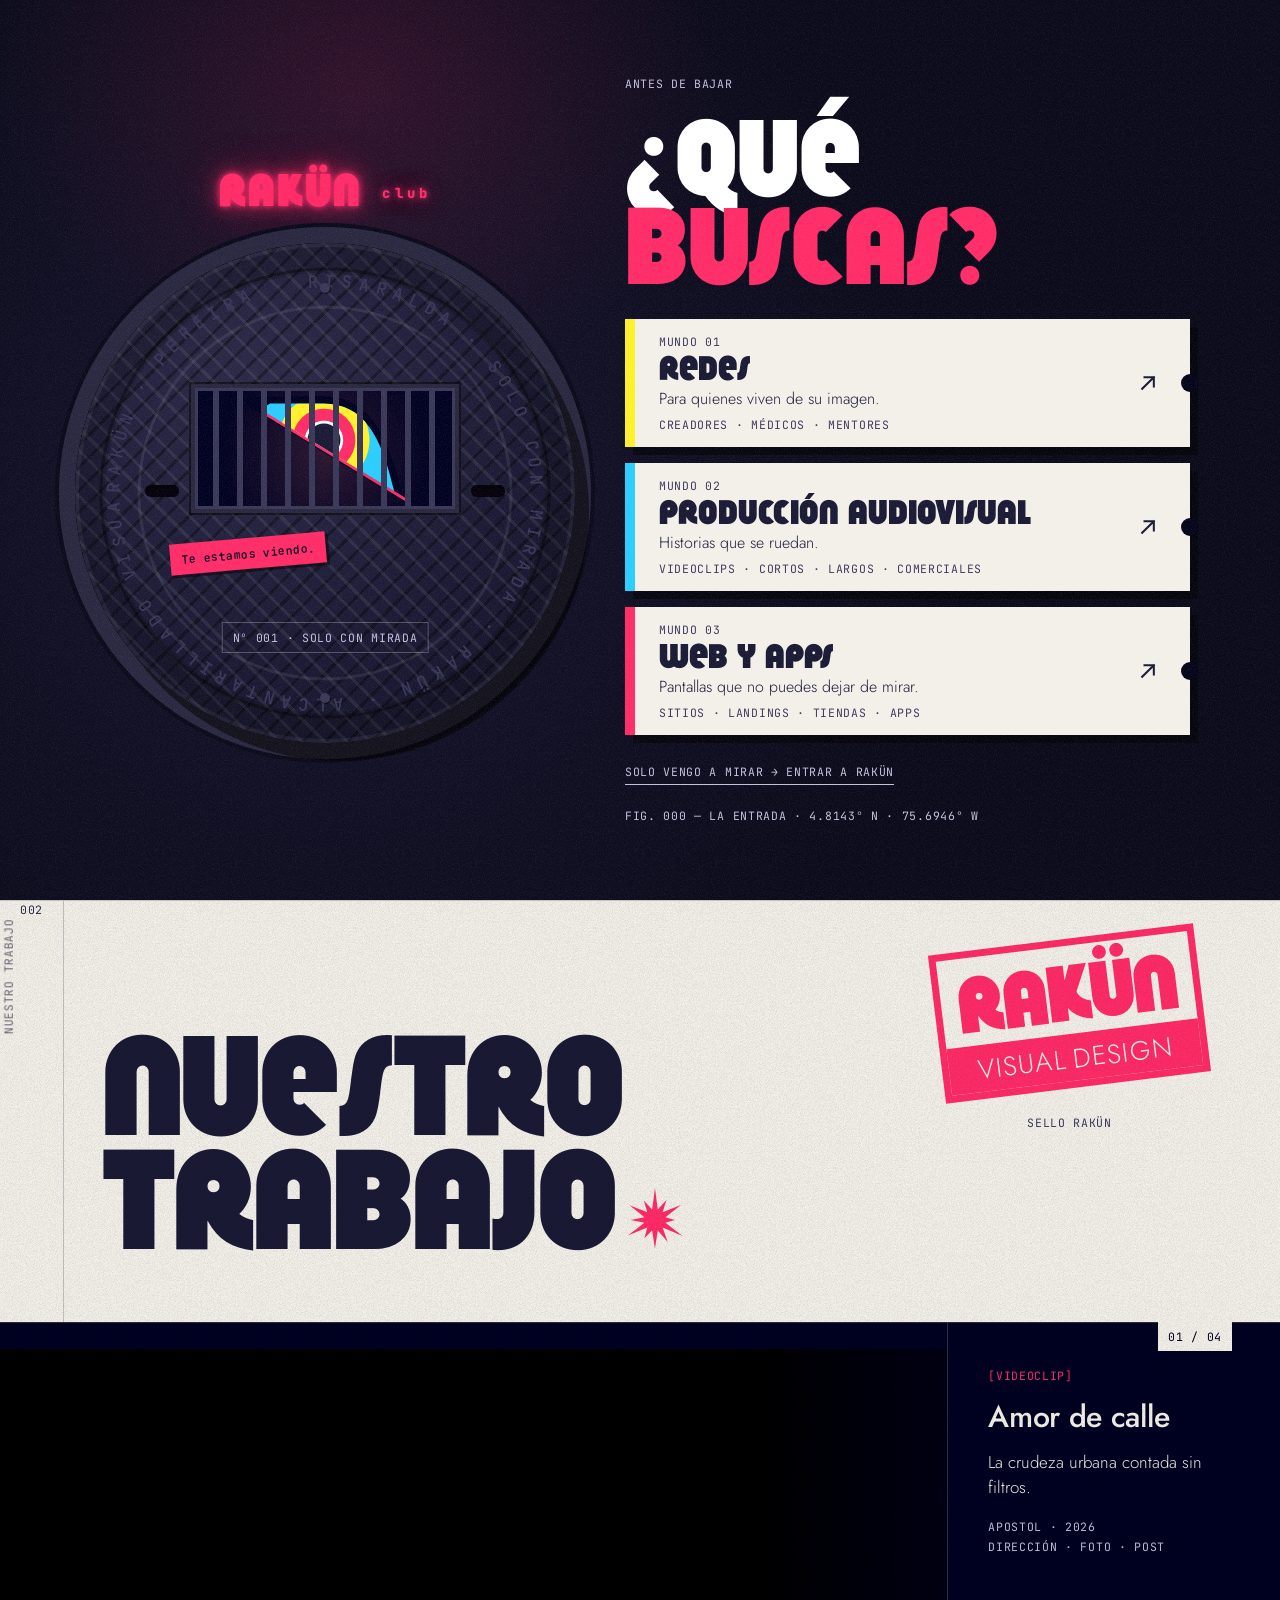
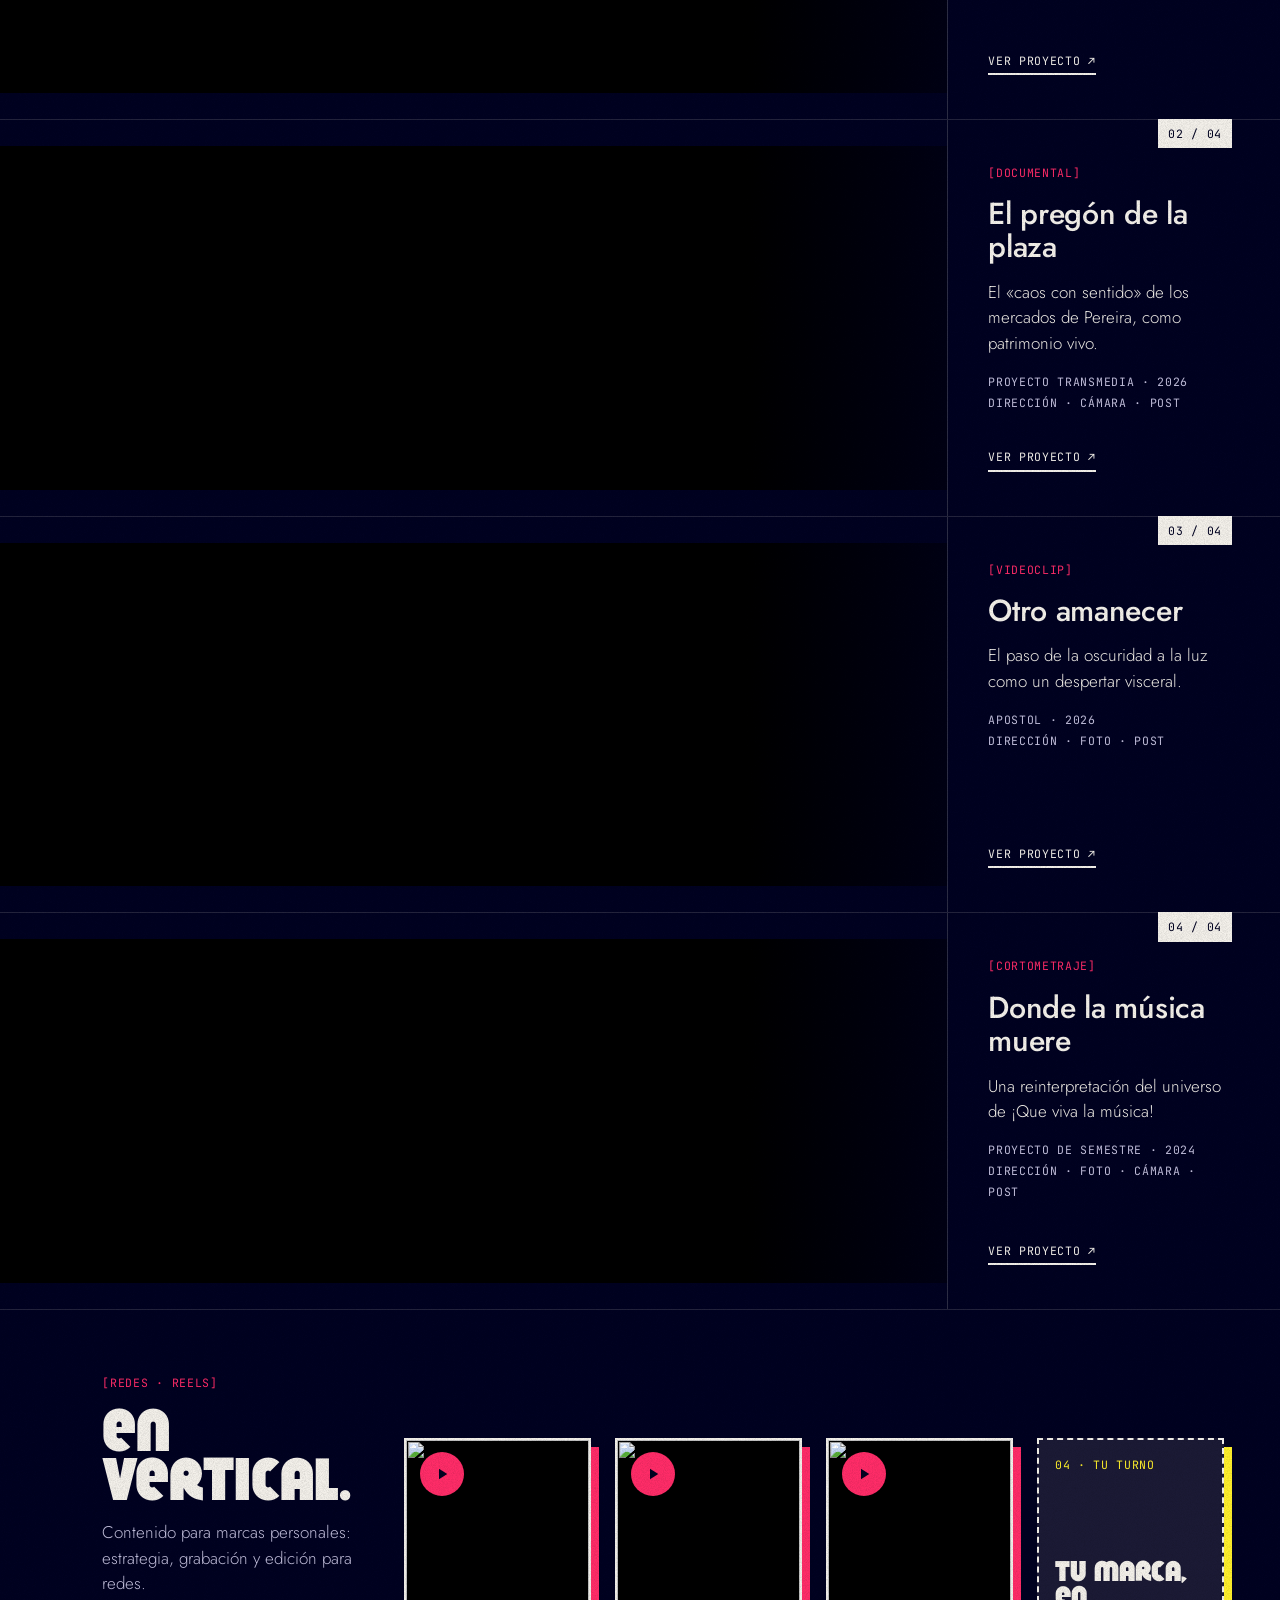
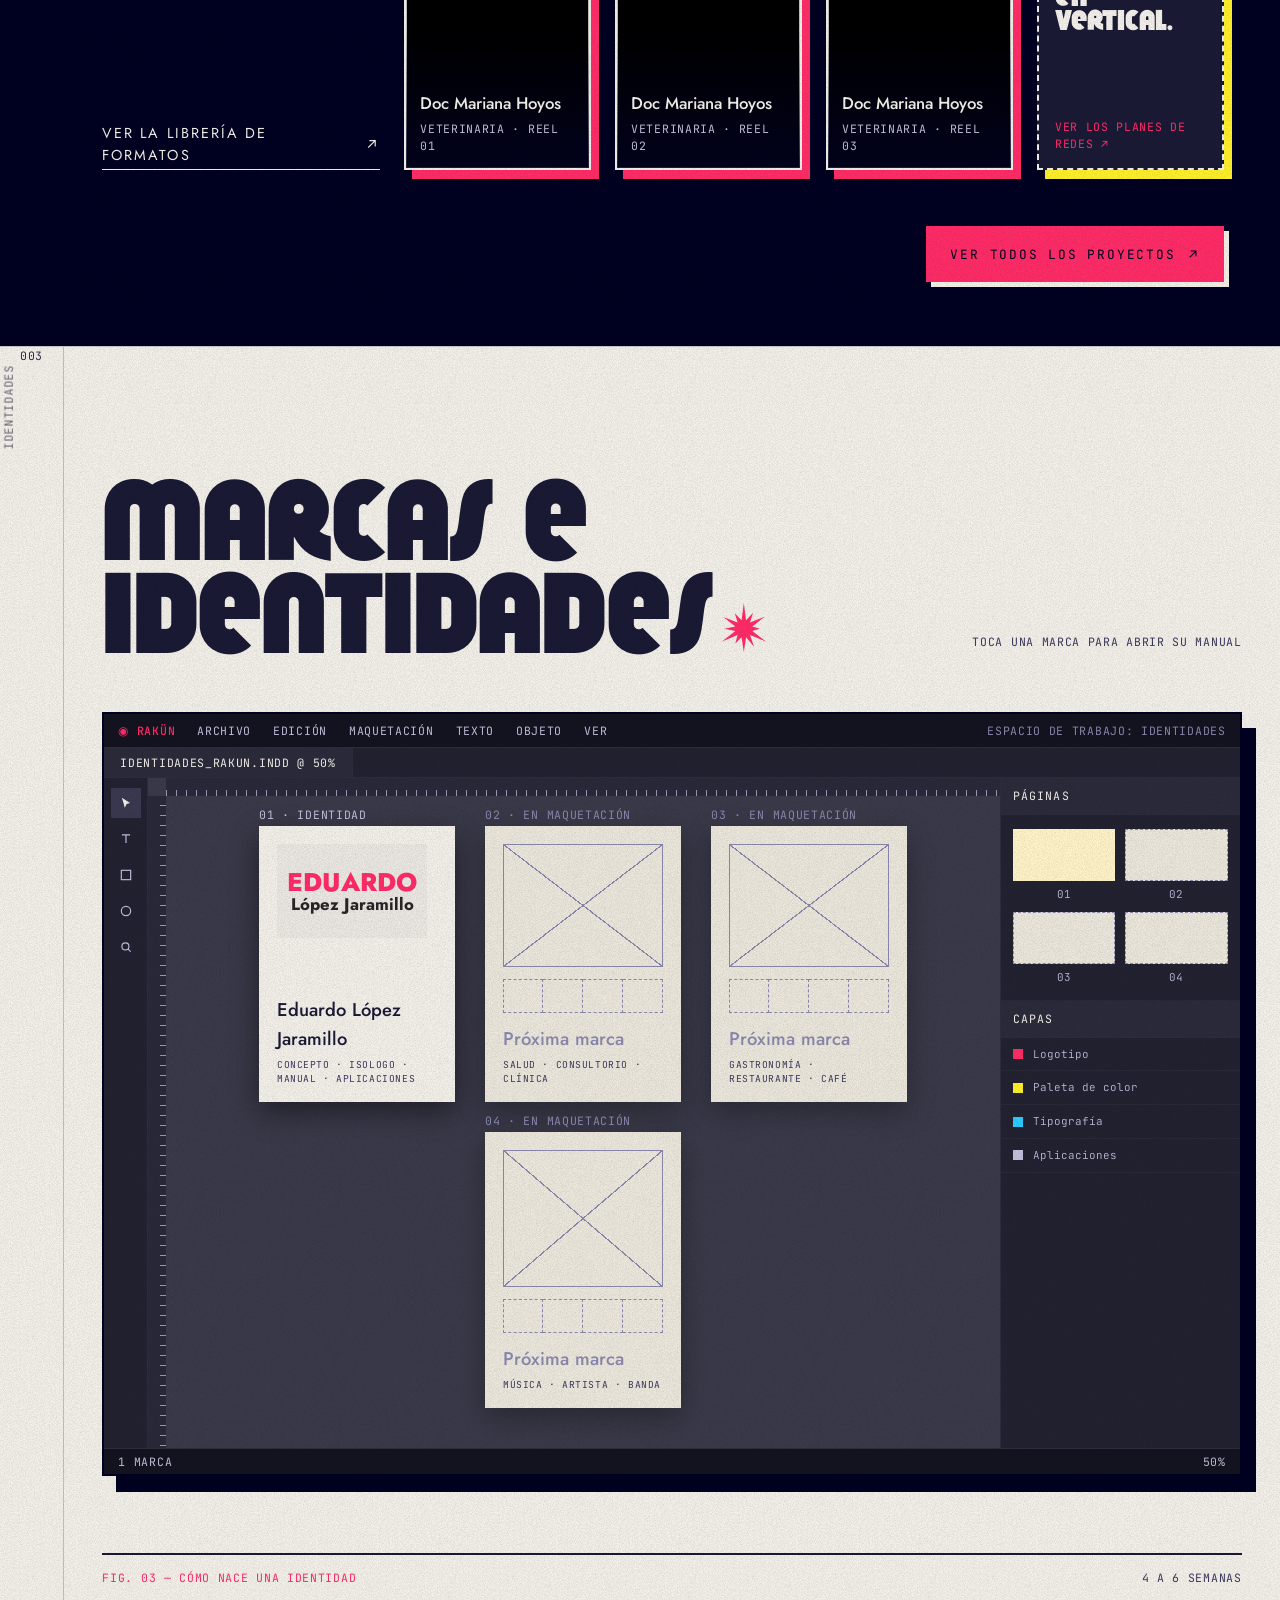
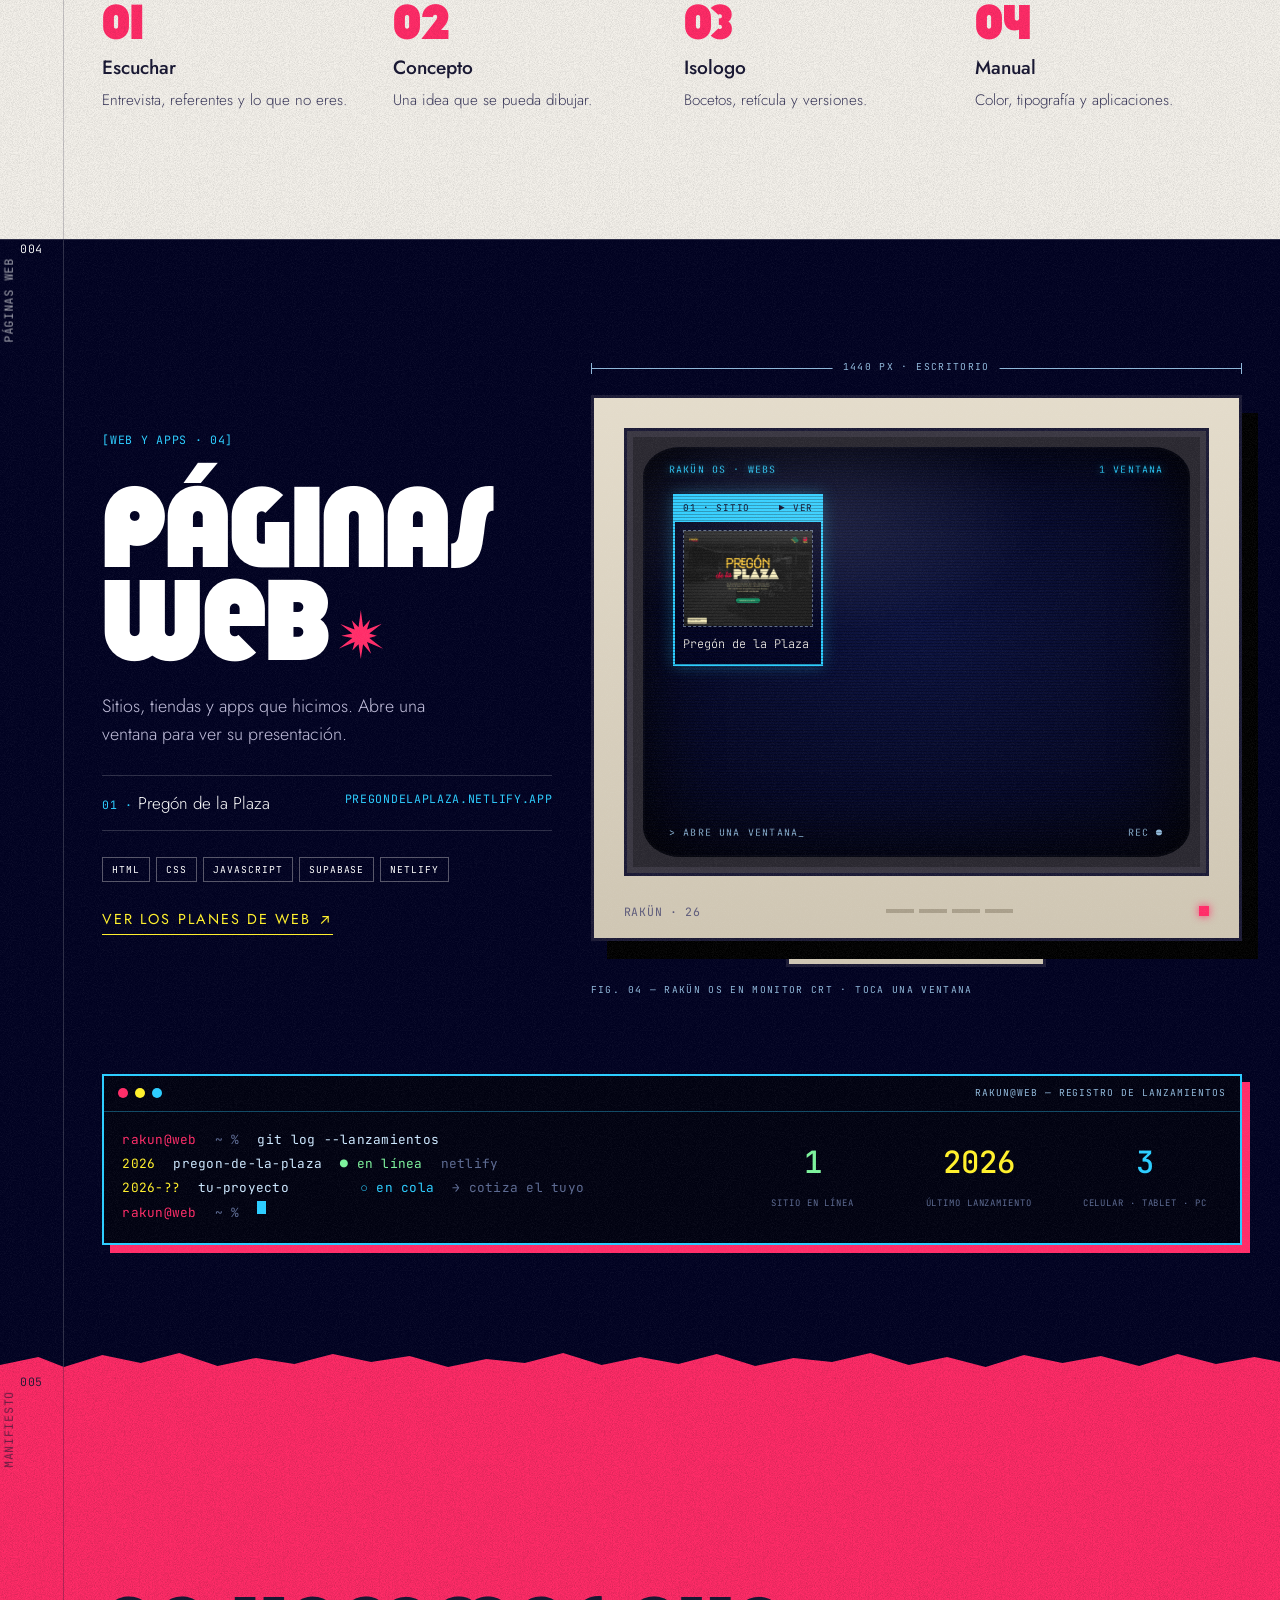
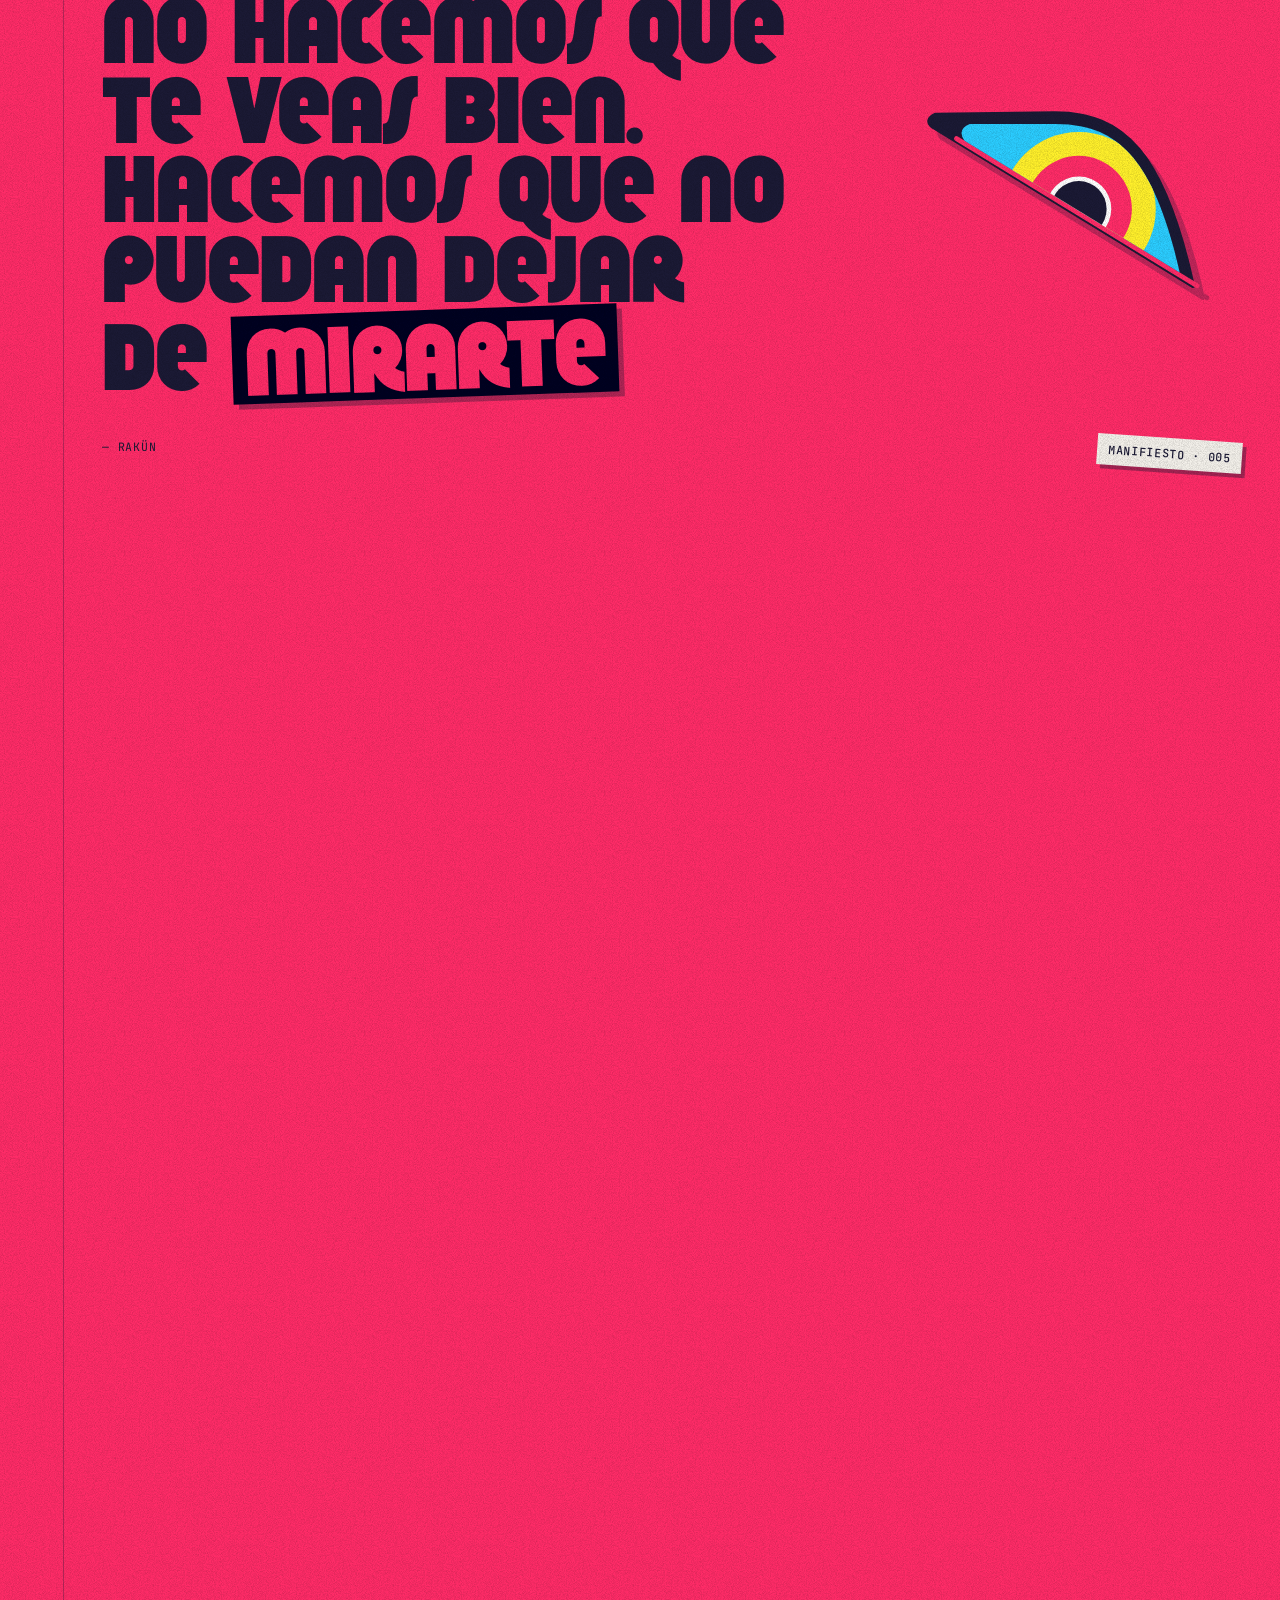
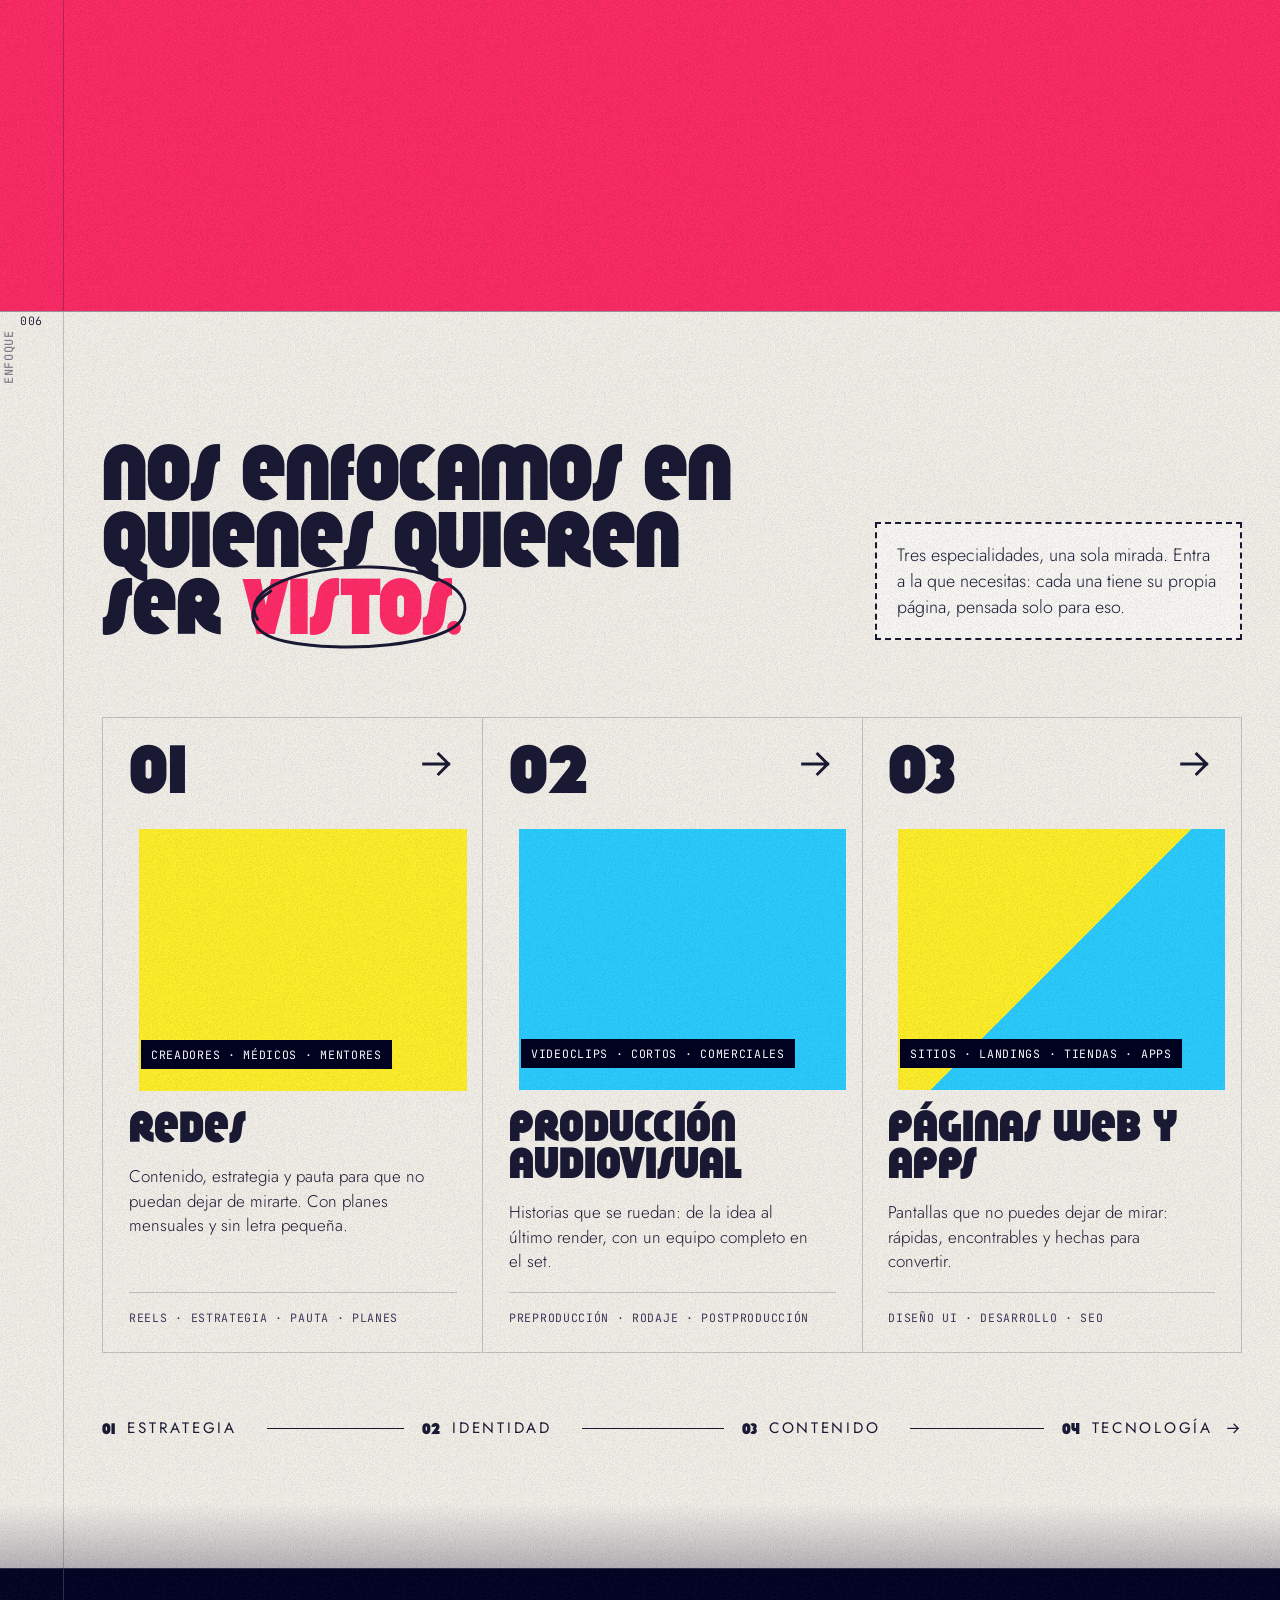
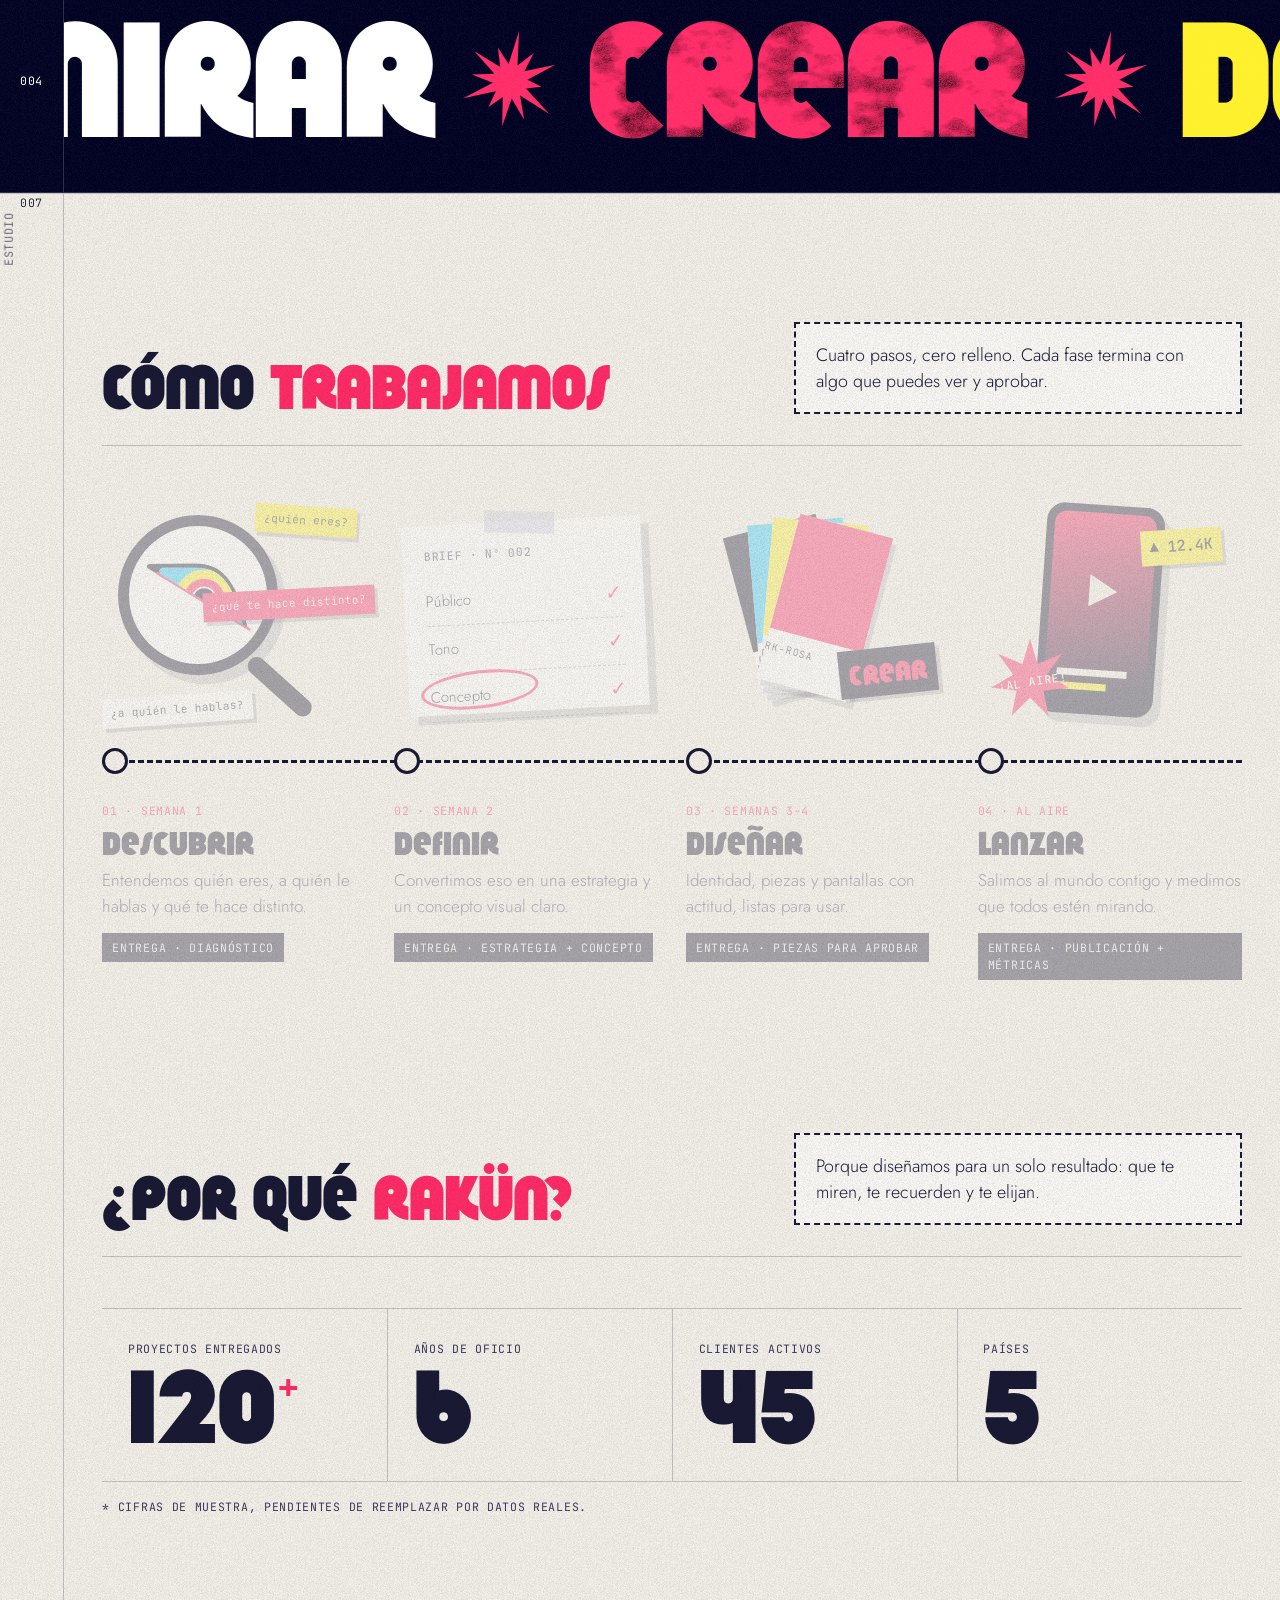
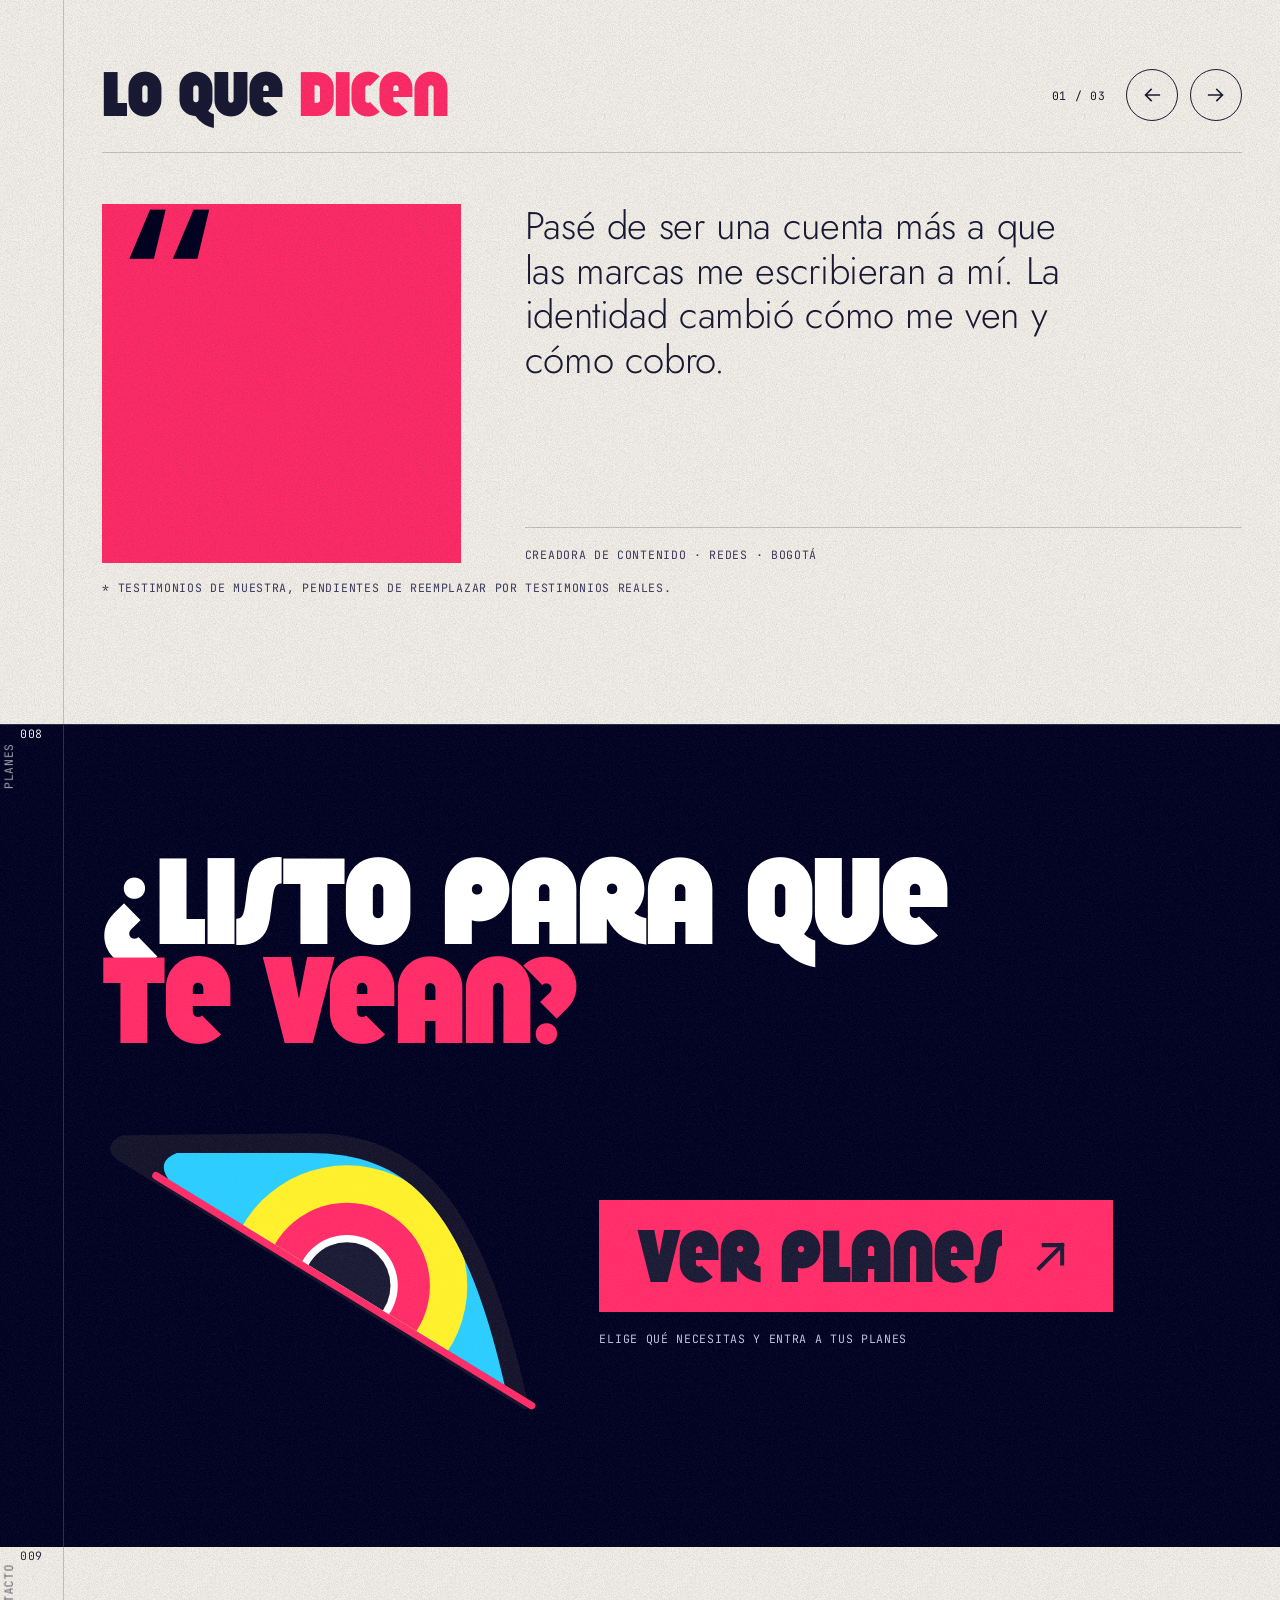
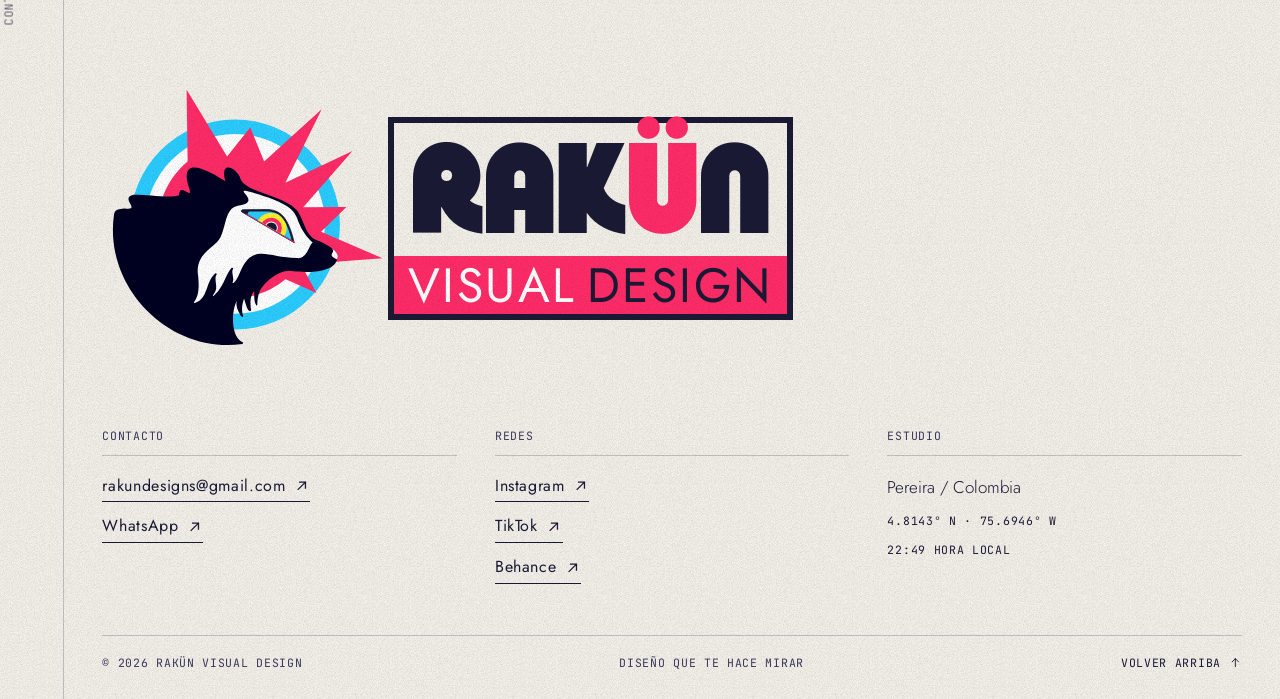
==== commit c1b484fc: "Inicio más editorial: Páginas web con cota, pie de figura, tecnologías y terminal con el registro de" ====
--- a/index.html
+++ b/index.html
@@ -390,6 +390,16 @@
         <p class="mono idn__hint">Toca una marca para abrir su manual</p>
       </div>
       <div class="idn__app" data-idn-app></div>
+      <!-- el proceso: tira editorial debajo de la mesa -->
+      <div class="idn__proc">
+        <div class="idn__proc-head mono"><span>fig. 03 — cómo nace una identidad</span><span>4 a 6 semanas</span></div>
+        <ol class="idn__steps">
+          <li><span class="idn__step-n">01</span><b>Escuchar</b><span>Entrevista, referentes y lo que no eres.</span></li>
+          <li><span class="idn__step-n">02</span><b>Concepto</b><span>Una idea que se pueda dibujar.</span></li>
+          <li><span class="idn__step-n">03</span><b>Isologo</b><span>Bocetos, retícula y versiones.</span></li>
+          <li><span class="idn__step-n">04</span><b>Manual</b><span>Color, tipografía y aplicaciones.</span></li>
+        </ol>
+      </div>
     </div>
   </section>
 
@@ -400,12 +410,15 @@
     <div class="rail" aria-hidden="true"><span class="rail__num">004</span><span class="rail__label">Páginas web</span></div>
     <div class="sec__body wbs__body">
       <div class="wbs__copy">
+        <p class="mono wbs__kicker">[Web y apps · 04]</p>
         <h2 class="wk__title wk__title--md" id="wbs-title">Páginas<br>web<svg class="wk__burst" viewBox="-50 -50 100 100" aria-hidden="true"><use href="#rk-burst"/></svg></h2>
         <p class="wbs__lede">Sitios, tiendas y apps que hicimos. Abre una ventana para ver su presentación.</p>
         <ol class="wbs__list" data-webs-list></ol>
+        <ul class="wbs__stack mono" aria-label="Con qué las hacemos"><li>HTML</li><li>CSS</li><li>JavaScript</li><li>Supabase</li><li>Netlify</li></ul>
         <a class="link" href="web.html#planes">Ver los planes de web <svg class="ico" aria-hidden="true"><use href="#i-ne"/></svg></a>
       </div>
       <figure class="pc">
+        <div class="pc__dim mono" aria-hidden="true"><span>1440 px · escritorio</span></div>
         <div class="pc__case">
           <div class="pc__bezel">
             <div class="pc__screen" data-webs-screen></div>
@@ -413,7 +426,10 @@
           <div class="pc__chin"><span class="mono">RAKÜN · 26</span><span class="pc__vent" aria-hidden="true"><i></i><i></i><i></i><i></i></span><span class="pc__led" aria-hidden="true"></span></div>
         </div>
         <div class="pc__base" aria-hidden="true"></div>
+        <figcaption class="mono pc__fig">fig. 04 — RAKÜN OS en monitor CRT · toca una ventana</figcaption>
       </figure>
+      <!-- la terminal: registro de lanzamientos (lo arma trabajo/home.js con las webs publicadas) -->
+      <div class="term" data-webs-term></div>
     </div>
   </section>
 
--- a/styles.css
+++ b/styles.css
@@ -263,7 +263,7 @@
 .has-cursor .cursor { display: block; }
 .has-cursor, .has-cursor * { cursor: none !important; }
 .cursor__dot, .cursor__ring {
-  position: fixed; left: 0; top: 0; z-index: 300;           /* encima de intro, alcantarilla y formularios */
+  position: fixed; left: 0; top: 0; z-index: 1000;          /* encima de todo: intro, alcantarilla, formularios y avisos */
   pointer-events: none; border-radius: 50%;
   will-change: transform;
 }
--- a/trabajo/trabajo.css
+++ b/trabajo/trabajo.css
@@ -82,7 +82,7 @@
 .band:focus-visible { outline: 3px solid var(--yellow); outline-offset: -3px; }
 
 .wk__reels {
-  display: grid; grid-template-columns: minmax(0, 1fr) repeat(3, clamp(170px, 18vw, 260px)); gap: 28px; align-items: end;
+  display: grid; grid-template-columns: minmax(0, 1fr) repeat(4, clamp(150px, 14.6vw, 220px)); gap: 24px; align-items: end;
   margin-top: 0; border-top: 1px solid rgba(243, 240, 234, .14); padding: 64px clamp(24px, 4.4vw, 64px) 56px calc(var(--rail) + var(--gutter));
   background: var(--ink-0); color: var(--cream);
 }
@@ -131,16 +131,16 @@
 .idn__stage { position: relative; display: grid; place-items: center; padding: 48px 28px 40px 46px; background: #3B3A4A; }
 .idn__rx { position: absolute; left: 18px; right: 0; top: 0; height: 18px; background: repeating-linear-gradient(90deg, #9C9AB5 0 1px, transparent 1px 10px) 0 12px / 10px 6px repeat-x, #2A2939; }
 .idn__ry { position: absolute; left: 0; top: 18px; bottom: 0; width: 18px; background: repeating-linear-gradient(0deg, #9C9AB5 0 1px, transparent 1px 10px) 12px 0 / 6px 10px repeat-y, #2A2939; }
-.idn__pages { display: flex; flex-wrap: wrap; justify-content: center; gap: 44px; }
+.idn__pages { display: flex; flex-wrap: wrap; justify-content: center; gap: 30px; }
 .idn__page {
-  position: relative; display: flex; flex-direction: column; width: 250px; height: 340px; padding: 0; cursor: pointer;
+  position: relative; display: flex; flex-direction: column; width: 196px; height: 276px; padding: 0; cursor: pointer;
   border: 0; background: var(--cream); color: var(--navy); text-align: left; box-shadow: 0 10px 26px rgba(0, 0, 0, .45);
 }
 .idn__lbl { position: absolute; left: 0; top: -20px; color: var(--mist); }
 .idn__logo { flex: 1; display: grid; place-items: center; margin: 18px 18px 0; overflow: hidden; background: rgba(27, 26, 53, .04); }
 .idn__logo img { width: 100%; height: 100%; object-fit: contain; }
 .idn__word { display: grid; padding: 10px; font-family: "Poppins", var(--f-body); line-height: 1; text-align: center; }
-.idn__word b { font-weight: 800; font-size: 1.9rem; text-transform: uppercase; }
+.idn__word b { font-weight: 800; font-size: 1.6rem; text-transform: uppercase; }
 .idn__word span { font-weight: 700; font-size: 1.05rem; }
 .idn__sw { display: grid; grid-template-columns: repeat(4, 1fr); height: 34px; margin: 12px 18px 0; }
 .idn__meta { display: grid; gap: 4px; padding: 12px 18px 16px; }
@@ -162,7 +162,7 @@
 .idn__pal b { padding: 2px 5px; background: rgba(255, 255, 255, .85); color: var(--navy); font-weight: 400; font-size: .6rem; }
 .idn__panel { display: flex; flex-direction: column; background: #232231; border-left: 1px solid #2E2D3C; }
 .idn__ph { margin: 0; padding: 9px 12px; color: var(--cream); background: #2C2B3B; border-bottom: 1px solid #2E2D3C; text-transform: uppercase; letter-spacing: .1em; }
-.idn__thumbs { display: grid; grid-template-columns: repeat(3, 1fr); gap: 10px; padding: 14px 12px; border-bottom: 1px solid #2A2939; }
+.idn__thumbs { display: grid; grid-template-columns: repeat(2, 1fr); gap: 10px; padding: 14px 12px; border-bottom: 1px solid #2A2939; }
 .idn__thumbs span { display: grid; gap: 5px; text-align: center; }
 .idn__thumbs i { display: block; height: 52px; }
 .idn__row { display: flex; align-items: center; gap: 10px; padding: 8px 12px; border-bottom: 1px solid #2A2939; }
@@ -177,7 +177,7 @@
 .idn__status { display: flex; justify-content: space-between; align-items: center; min-height: 26px; padding: 0 14px; background: #141320; border-top: 1px solid #2E2D3C; }
 
 /* ---------- 004 · páginas web: el computador antiguo ---------- */
-.wbs__body { display: grid; grid-template-columns: minmax(0, 1fr) minmax(0, 760px); gap: clamp(40px, 5vw, 72px); align-items: center; }
+.wbs__body { display: grid; grid-template-columns: minmax(450px, 1fr) minmax(0, 860px); gap: clamp(32px, 3vw, 48px); align-items: center; }
 .wbs__copy { display: flex; flex-direction: column; gap: 26px; }
 .wbs__lede { margin: 0; max-width: 34ch; font-size: 1.12rem; line-height: 1.55; color: var(--mist); }
 .wbs__list { margin: 0; padding: 0; list-style: none; border-top: 1px solid var(--line-dark); }
@@ -185,8 +185,8 @@
 .wbs__list li .mono:last-child { color: var(--blue); }
 .wbs__copy .link { align-self: flex-start; color: var(--yellow); }
 .pc { margin: 0; width: 100%; }
-.pc__case { position: relative; padding: 44px 44px 70px; background: linear-gradient(180deg, #E4DCCB, #CFC6B3); border: 3px solid var(--navy); box-shadow: 16px 18px 0 #000; }
-.pc__bezel { padding: 22px; background: #2A2830; border: 3px solid var(--navy); box-shadow: inset 0 0 0 6px #3A3742; }
+.pc__case { position: relative; padding: 30px 30px 62px; background: linear-gradient(180deg, #E4DCCB, #CFC6B3); border: 3px solid var(--navy); box-shadow: 16px 18px 0 #000; }
+.pc__bezel { padding: 16px; background: #2A2830; border: 3px solid var(--navy); box-shadow: inset 0 0 0 6px #3A3742; }
 .pc__screen {
   position: relative; display: flex; flex-direction: column; aspect-ratio: 4 / 3; overflow: hidden;
   border-radius: 38px / 30px; color: #CDE8FF; font-family: var(--f-mono);
@@ -214,7 +214,7 @@
 .pc__url { display: flex; justify-content: space-between; align-items: center; gap: 12px; min-height: 40px; margin: 0 10px 10px; padding: 0 10px; border: 1px solid var(--blue); background: transparent; color: var(--blue); cursor: pointer; font-family: var(--f-mono); font-size: .66rem; letter-spacing: .06em; text-align: left; }
 .pc__url span:first-child { overflow: hidden; text-overflow: ellipsis; white-space: nowrap; }
 .pc__url:hover, .pc__url:focus-visible { background: var(--blue); color: var(--ink-0); outline: none; }
-.pc__chin { position: absolute; left: 44px; right: 44px; bottom: 20px; display: flex; justify-content: space-between; align-items: center; color: #5C5A7A; }
+.pc__chin { position: absolute; left: 30px; right: 30px; bottom: 18px; display: flex; justify-content: space-between; align-items: center; color: #5C5A7A; }
 .pc__vent { display: flex; gap: 5px; } .pc__vent i { width: 28px; height: 4px; background: #A99F8B; }
 .pc__led { width: 10px; height: 10px; background: var(--pink); box-shadow: 0 0 8px var(--pink); }
 .pc__base { width: 40%; height: 26px; margin: 0 auto; background: #CFC6B3; border: 3px solid var(--navy); border-top: 0; }
@@ -252,7 +252,7 @@
   .idn__work { grid-template-columns: 44px minmax(0, 1fr); }
   .idn__panel { grid-column: 1 / -1; border-left: 0; border-top: 1px solid #2E2D3C; }
   .idn__panel:not(.idn__panel--info) { display: none; }
-  .wk__reels { grid-template-columns: repeat(3, minmax(0, 1fr)); }
+  .wk__reels { grid-template-columns: repeat(4, minmax(0, 1fr)); }
   .wk__reels-copy { grid-column: 1 / -1; }
 }
 
@@ -278,7 +278,7 @@
   .band__go { min-height: 44px; display: inline-flex; align-items: center; }
   .band__idx { right: 12px; top: 12px; padding: 5px 8px; }
 
-  .wk__reels { grid-template-columns: repeat(3, minmax(0, 1fr)); gap: 10px; padding: 32px 16px 36px; }
+  .wk__reels { grid-template-columns: repeat(2, minmax(0, 1fr)); gap: 14px; padding: 32px 16px 36px; }
   .wk__reels-copy { grid-column: 1 / -1; gap: 12px; margin-bottom: 10px; }
   .wk__reels-title { font-size: 2.75rem; }
   .wk__reels-title br { display: none; }
@@ -516,3 +516,88 @@
   .pj-next__cta { width: 100%; }
 }
 .nowrap { white-space: nowrap; }
+
+/* ---------- 4.º espacio de los reels: invita a los planes cuando hay menos de 4 ---------- */
+.reel--you {
+  display: flex; flex-direction: column; justify-content: space-between; padding: 16px;
+  border: 2px dashed var(--cream); box-shadow: 8px 9px 0 var(--yellow); background: var(--navy); text-decoration: none;
+  transition: translate .2s var(--ease-out), box-shadow .2s var(--ease-out);
+}
+.reel--you::after { display: none; }
+.reel__you-k { color: var(--yellow); }
+.reel__you-t { font-family: var(--f-display); font-weight: 900; font-size: clamp(1.5rem, 2.1vw, 2rem); line-height: .9; text-transform: uppercase; }
+.reel__you-go { color: var(--pink); line-height: 1.5; }
+.reel--you:hover, .reel--you:focus-visible { translate: -3px -3px; box-shadow: 11px 12px 0 var(--yellow); }
+
+/* ---------- identidades: páginas «en maquetación» (marco vacío de InDesign) ---------- */
+.idn__page--soon { cursor: default; background: #ECE7DC; box-shadow: 0 10px 26px rgba(0, 0, 0, .3); }
+.idn__page--soon .idn__lbl { color: #8B88AE; }
+.idn__frame {
+  flex: 1; margin: 18px 18px 0; border: 1px solid #8B88AE;
+  background:
+    linear-gradient(to top right, transparent calc(50% - .6px), #8B88AE calc(50% - .6px), #8B88AE calc(50% + .6px), transparent calc(50% + .6px)),
+    linear-gradient(to bottom right, transparent calc(50% - .6px), #8B88AE calc(50% - .6px), #8B88AE calc(50% + .6px), transparent calc(50% + .6px));
+}
+.idn__sw--soon i { border: 1px dashed #8B88AE; }
+.idn__sw--soon i + i { border-left: 0; }
+.idn__page--soon .idn__meta b { color: #8B88AE; }
+.idn__thumb-soon { background: #ECE7DC !important; outline: 1px dashed #8B88AE; outline-offset: -1px; }
+@media (max-width: 700px) {
+  .idn__page--soon { display: grid; }
+  .idn__page--soon .idn__frame { grid-row: 1 / 3; margin: 0; aspect-ratio: 1; }
+  .idn__page--soon .idn__sw--soon { display: none; }
+  .reel__you-t { font-size: 1.6rem; }
+}
+
+/* ---------- 004 · páginas web, más editorial (lienzo «Páginas web · B») ---------- */
+.wbs__kicker { margin: 0 0 8px; color: var(--blue); }
+.wbs__stack { display: flex; flex-wrap: wrap; gap: 6px; margin: 0; padding: 0; list-style: none; }
+.wbs__stack li { padding: 5px 9px 4px; border: 1px solid rgba(243, 240, 234, .35); font-size: .6rem; letter-spacing: .1em; text-transform: uppercase; }
+.pc { position: relative; }
+.pc__dim { position: relative; height: 1px; margin: 0 0 26px; background: #8FB7D9; }
+.pc__dim::before, .pc__dim::after { content: ""; position: absolute; top: -5px; width: 1px; height: 11px; background: #8FB7D9; }
+.pc__dim::before { left: 0; } .pc__dim::after { right: 0; }
+.pc__dim span { position: absolute; left: 50%; top: -8px; translate: -50% 0; padding: 0 10px; background: var(--ink-0); color: #8FB7D9; font-size: .6rem; letter-spacing: .14em; text-transform: uppercase; white-space: nowrap; }
+.pc__fig { margin-top: 16px; color: #8FB7D9; font-size: .6rem; letter-spacing: .14em; text-transform: uppercase; }
+
+/* la terminal: de lado a lado, debajo del texto y el computador */
+.wbs .term { grid-column: 1 / -1; margin-top: clamp(20px, 3vw, 44px); border: 2px solid var(--blue); background: #010211; box-shadow: 8px 8px 0 var(--pink); }
+.term__bar { display: flex; align-items: center; gap: 7px; padding: 10px 14px; border-bottom: 1px solid rgba(43, 205, 255, .35); color: #8FB7D9; font-size: .6rem; letter-spacing: .1em; text-transform: uppercase; }
+.term__bar i { width: 10px; height: 10px; border-radius: 50%; }
+.term__bar i:nth-child(1) { background: var(--pink); } .term__bar i:nth-child(2) { background: var(--yellow); } .term__bar i:nth-child(3) { background: var(--blue); }
+.term__bar span { margin-left: auto; }
+.term__body { display: grid; grid-template-columns: minmax(0, 1.2fr) minmax(0, 1fr); gap: 30px; align-items: center; padding: 16px 18px 18px; }
+.term__log p { display: flex; flex-wrap: wrap; gap: 0 18px; margin: 0; font-size: .8rem; line-height: 1.9; color: #CDE8FF; letter-spacing: .02em; text-transform: none; }
+.term__slug { min-width: 18ch; }
+.term__go { text-decoration: none; }
+.term__go:hover, .term__go:focus-visible { color: var(--yellow); }
+.term__caret { display: inline-block; width: 9px; height: 1.05em; background: var(--blue); vertical-align: -3px; animation: term-blink 1.05s steps(1) infinite; }
+@keyframes term-blink { 50% { opacity: 0; } }
+.term__stats { display: grid; grid-template-columns: repeat(3, minmax(0, 1fr)); gap: 12px; text-align: center; }
+.term__stats b { display: block; font-family: var(--f-mono); font-size: clamp(1.6rem, 2.4vw, 2.1rem); font-weight: 500; }
+.term__stats .mono { color: #5C6A92; font-size: .56rem; letter-spacing: .1em; line-height: 1.5; }
+.t-p { color: var(--pink); } .t-ok { color: #7CF29C; } .t-y { color: var(--yellow); } .t-c { color: var(--blue); } .t-d { color: #5C6A92; }
+
+/* ---------- 003 · identidades: la tira del proceso (lienzo «Identidades · B») ---------- */
+.idn__proc { margin-top: clamp(48px, 6vw, 80px); padding-top: 14px; border-top: 2px solid var(--navy); }
+.idn__proc-head { display: flex; justify-content: space-between; gap: 16px; margin-bottom: 18px; color: var(--ink-soft); }
+.idn__proc-head span:first-child { color: var(--pink); }
+.idn__steps { display: grid; grid-template-columns: repeat(4, minmax(0, 1fr)); gap: 24px; margin: 0; padding: 0; list-style: none; }
+.idn__steps li { display: flex; flex-direction: column; gap: 6px; }
+.idn__step-n { font-family: var(--f-display); font-weight: 900; font-size: clamp(2.4rem, 3.6vw, 3.4rem); line-height: .8; color: var(--pink); }
+.idn__steps b { margin-top: 6px; font-weight: 500; font-size: 1.2rem; }
+.idn__steps li > span:last-child { font-size: .95rem; line-height: 1.45; color: var(--ink-soft); }
+
+@media (prefers-reduced-motion: reduce) { .term__caret { animation: none; } }
+@media (max-width: 1100px) {
+  .term__body { grid-template-columns: minmax(0, 1fr); }
+}
+@media (max-width: 700px) {
+  .pc__dim, .pc__fig { display: none; }
+  .wbs .term { margin-top: 6px; box-shadow: 5px 5px 0 var(--pink); }
+  .term__body { padding: 12px 12px 14px; gap: 18px; }
+  .term__log p { gap: 0 10px; font-size: .72rem; }
+  .term__slug { min-width: 0; }
+  .idn__steps { grid-template-columns: repeat(2, minmax(0, 1fr)); gap: 22px 16px; }
+  .idn__proc-head { flex-direction: column; gap: 4px; }
+}
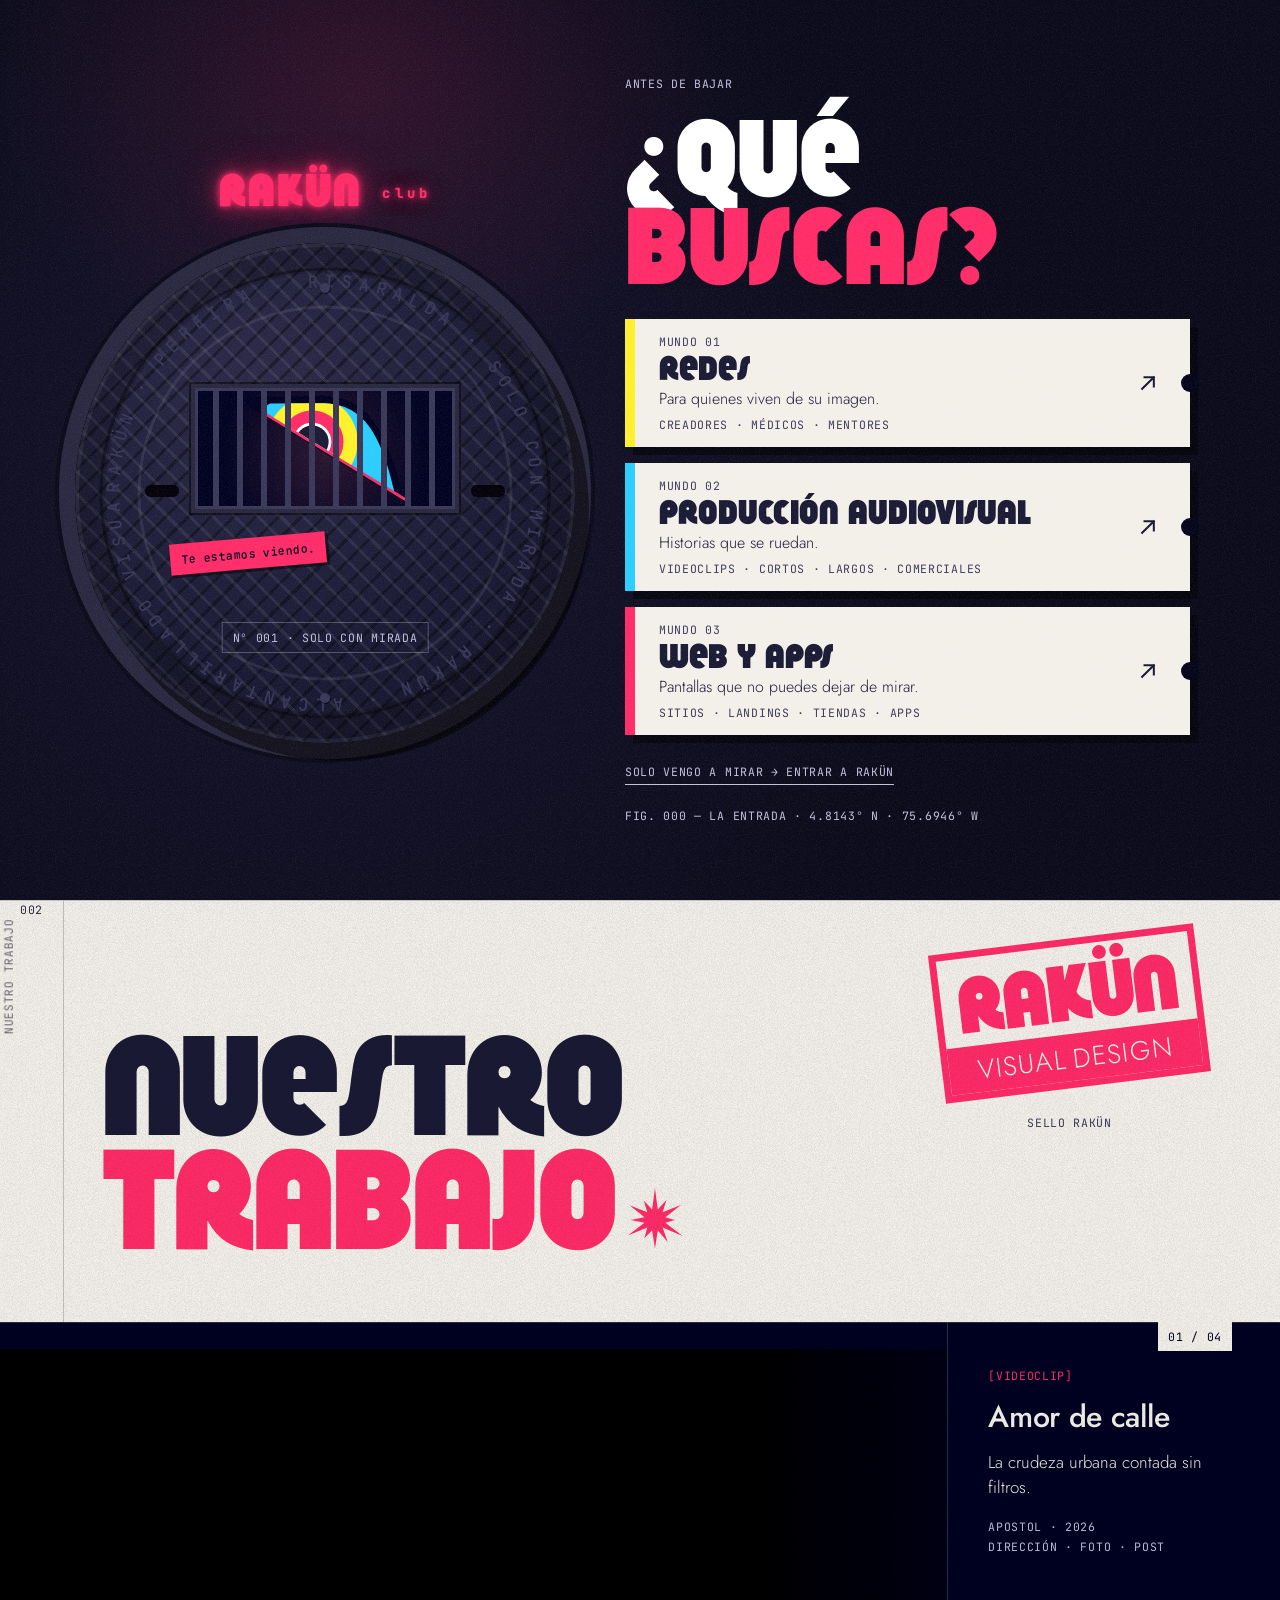
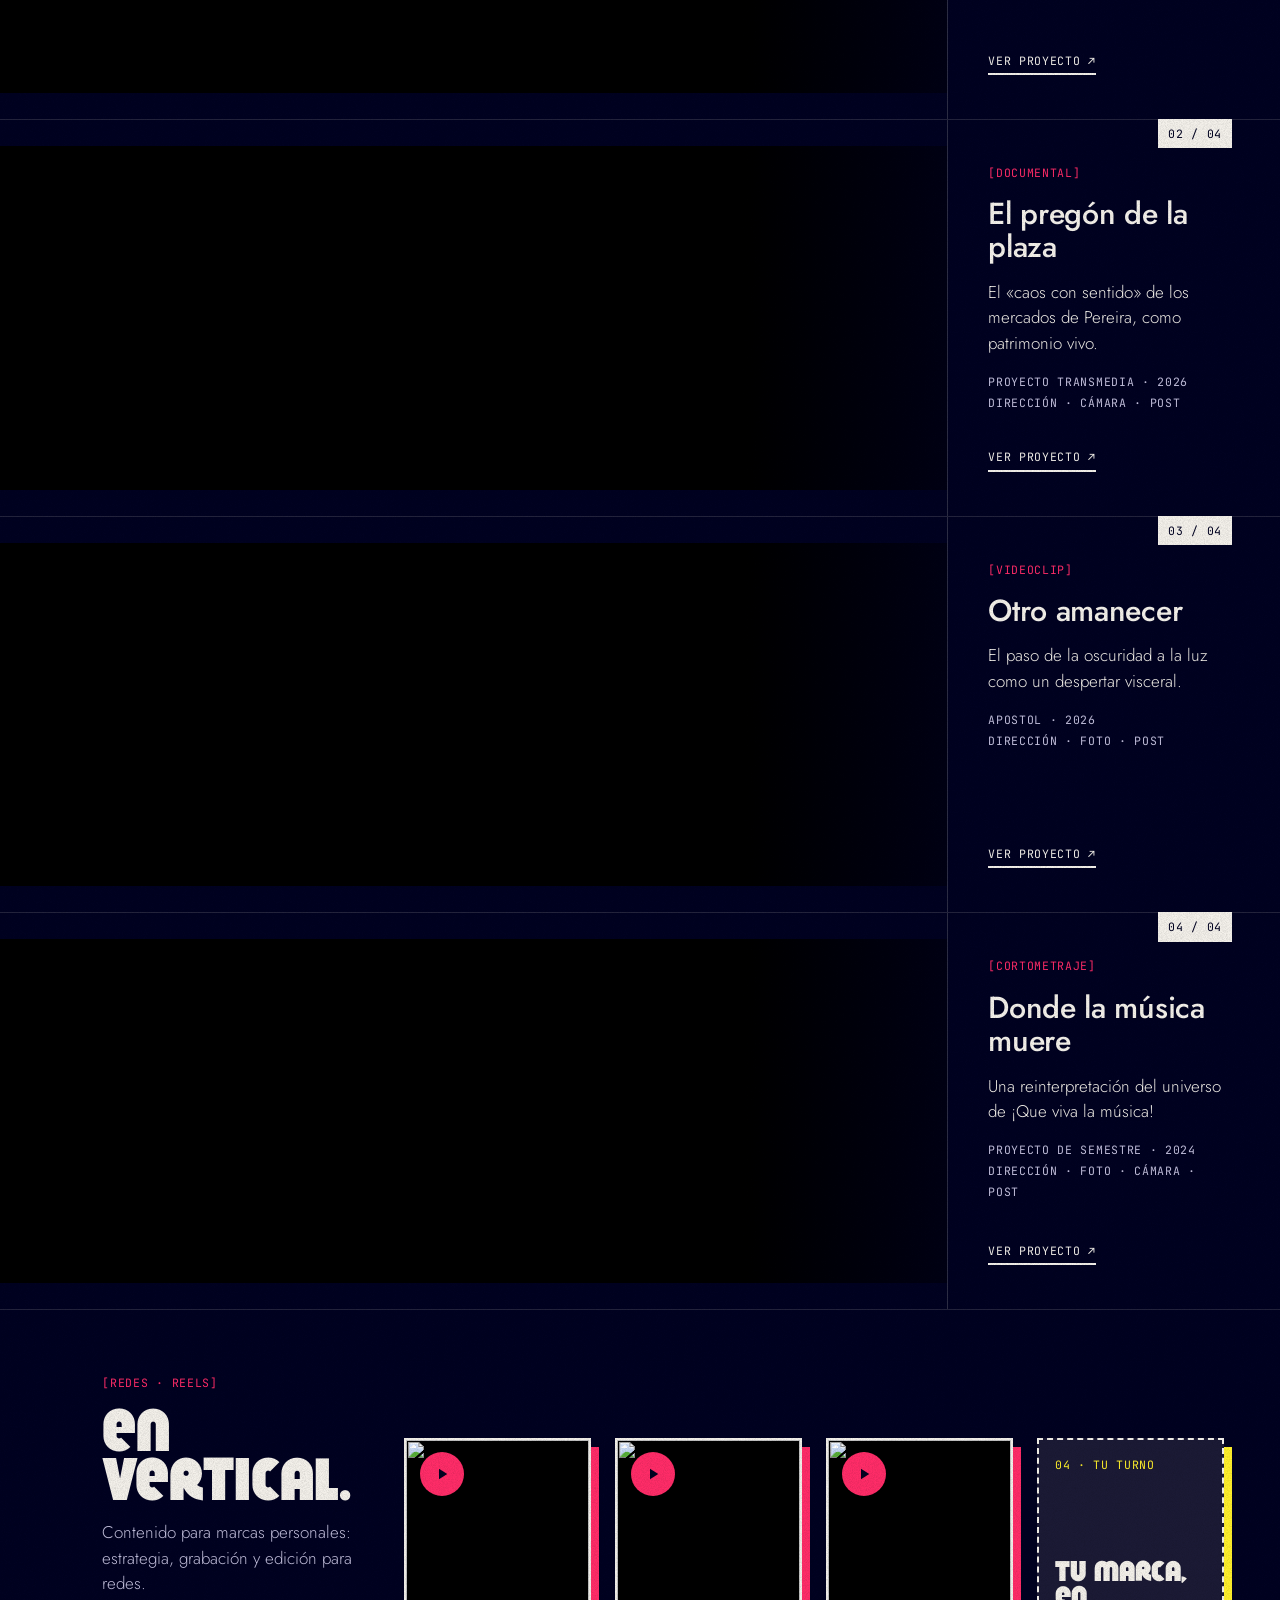
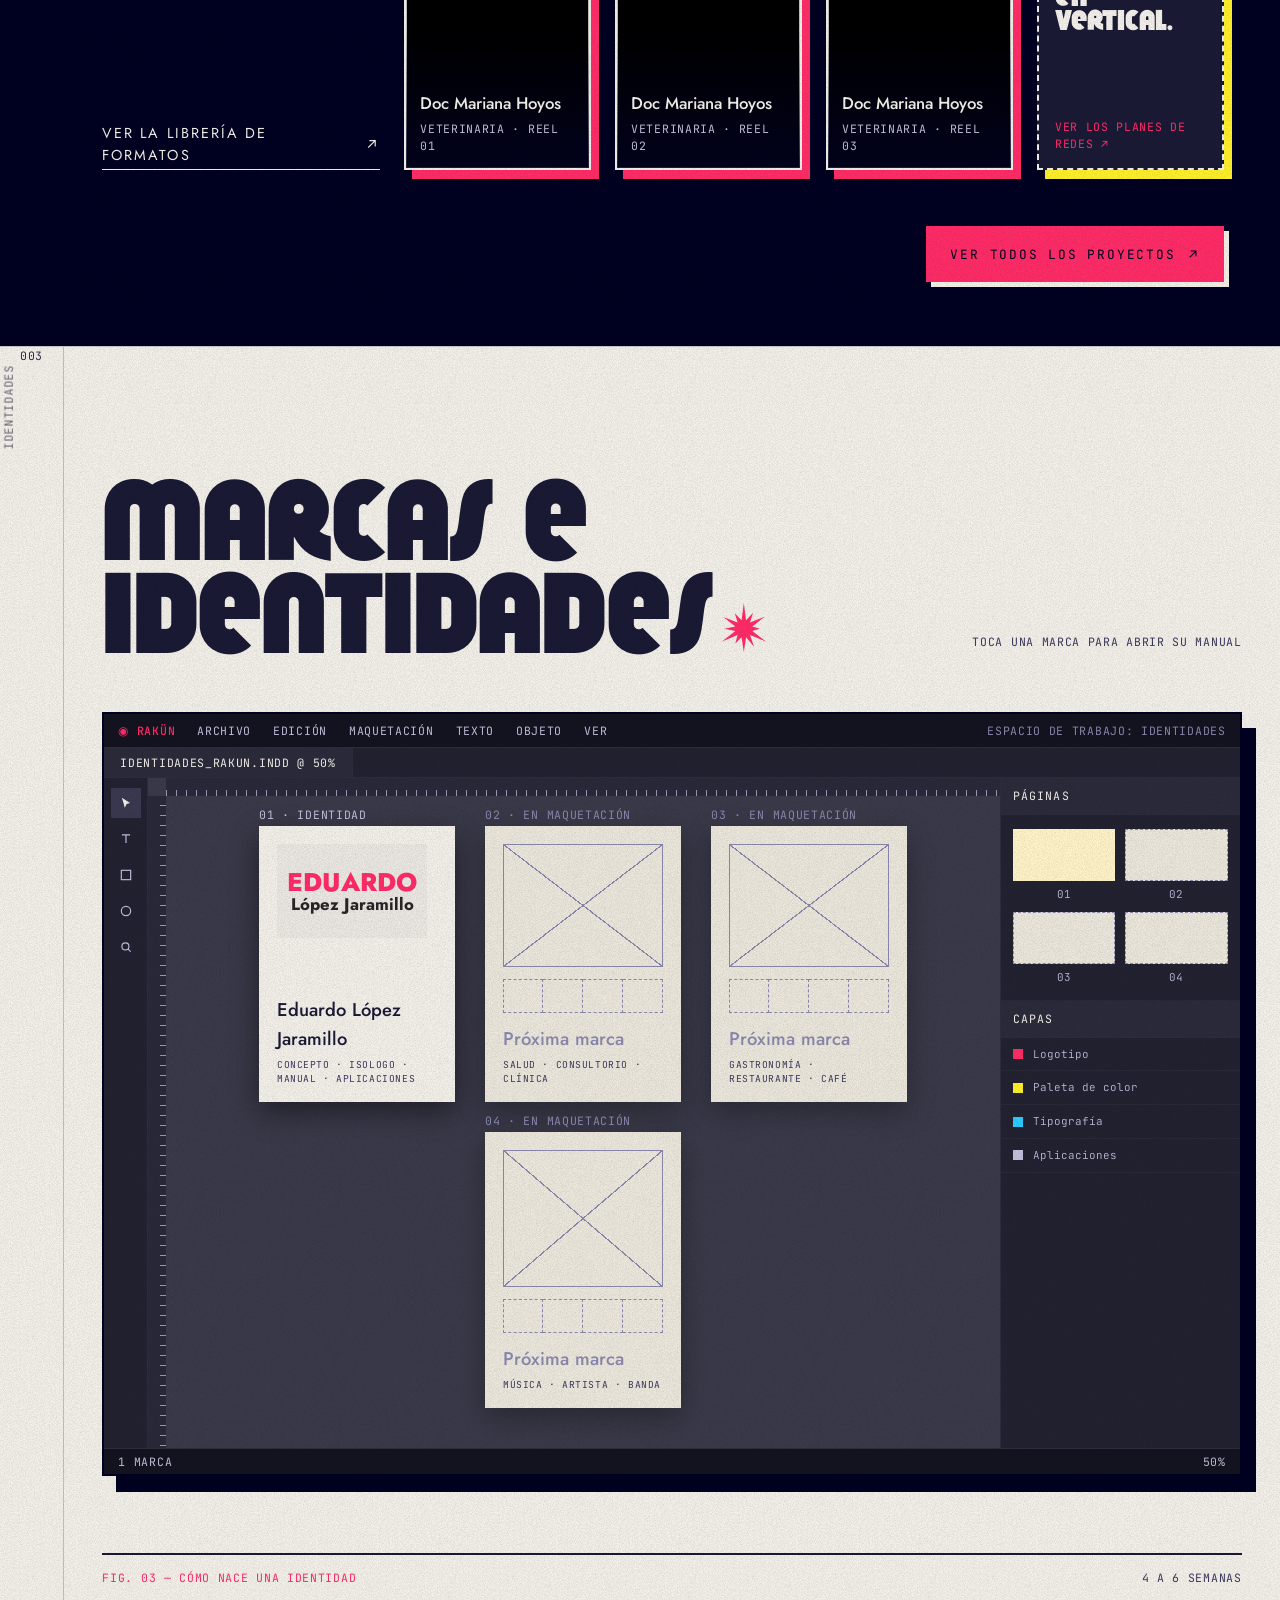
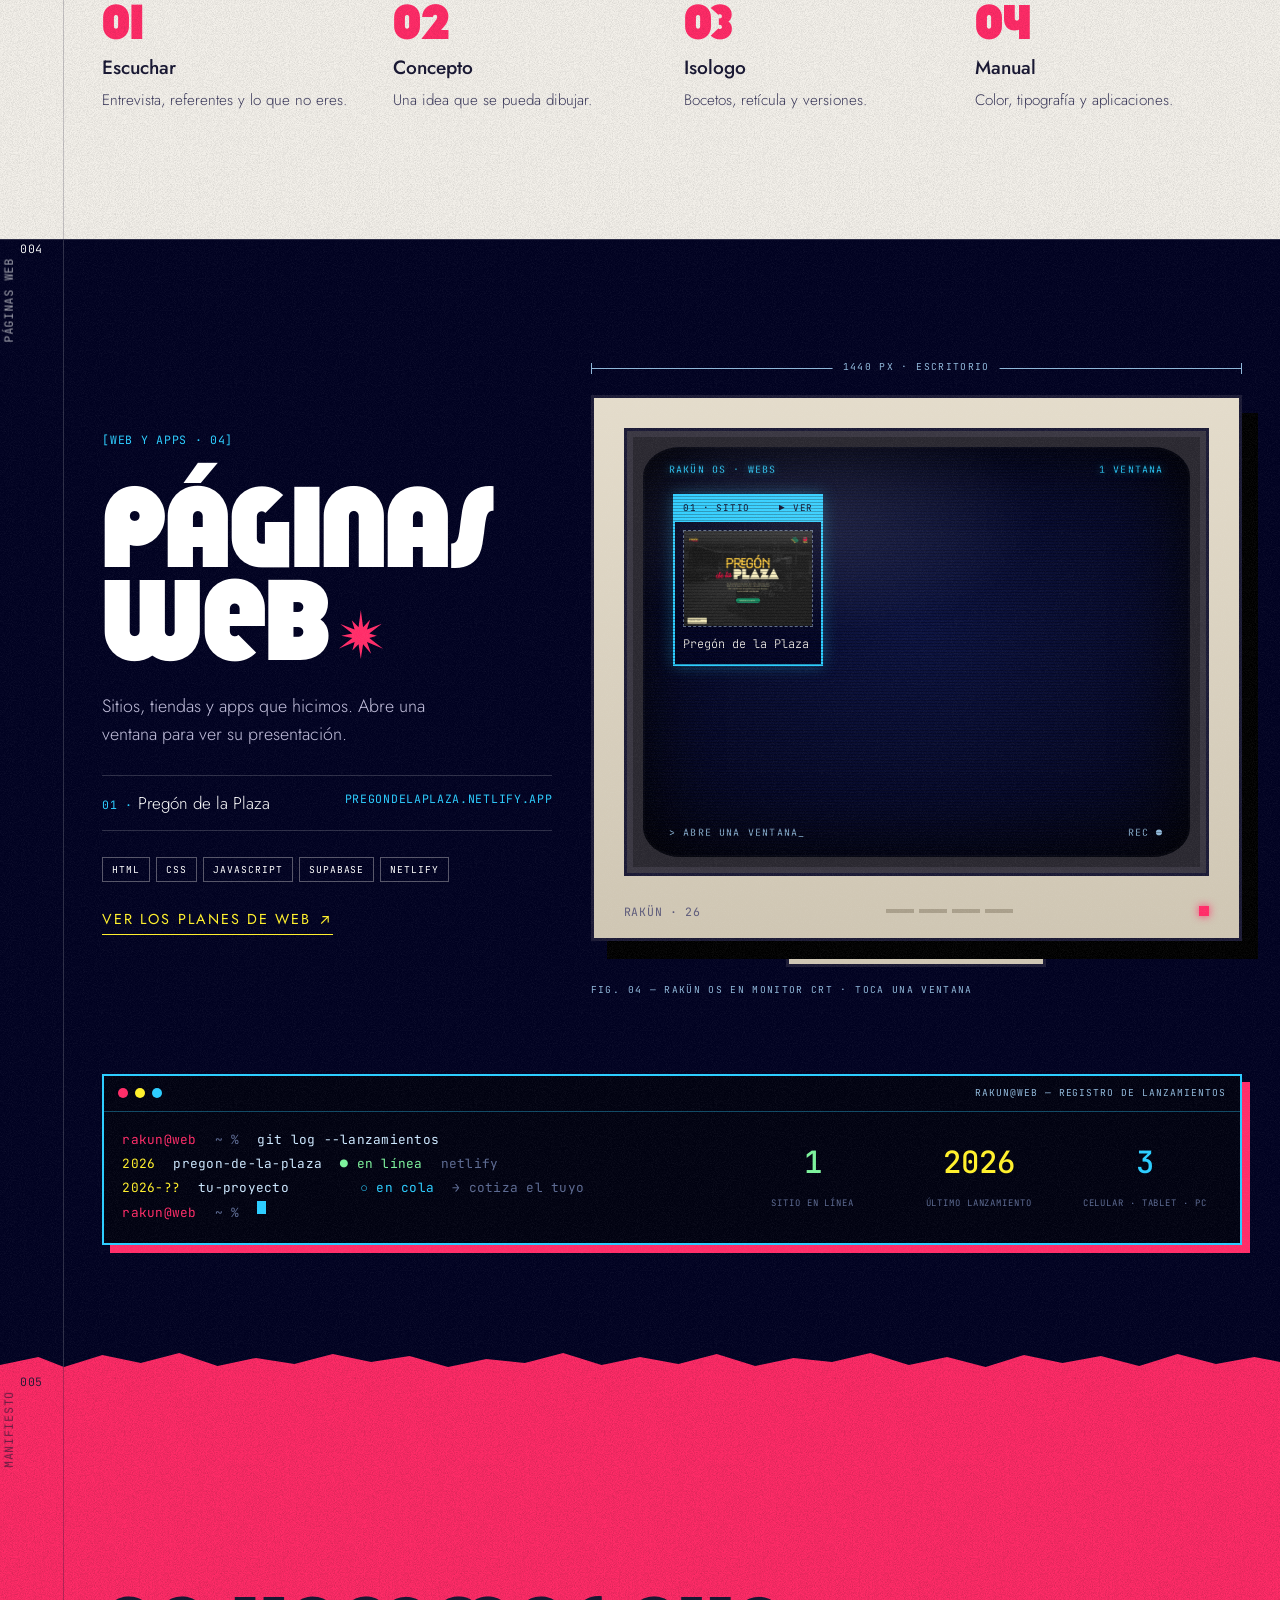
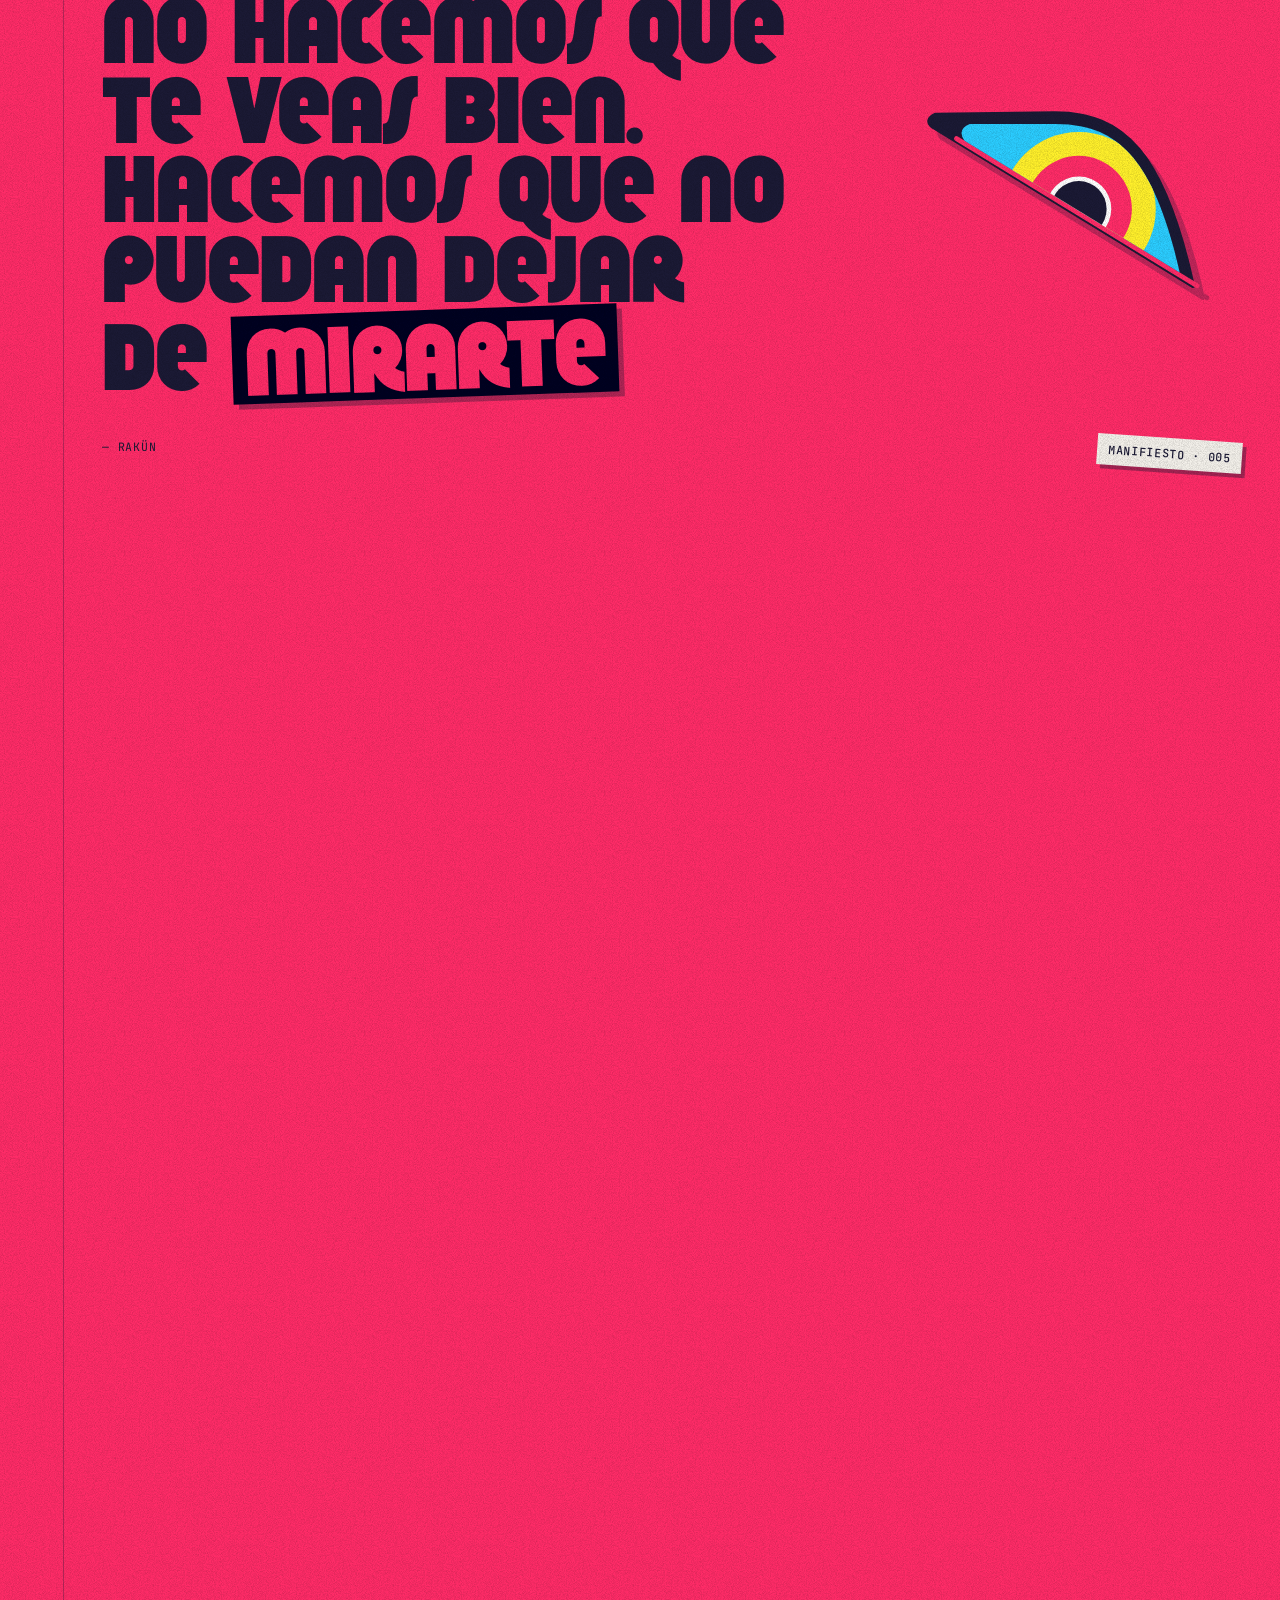
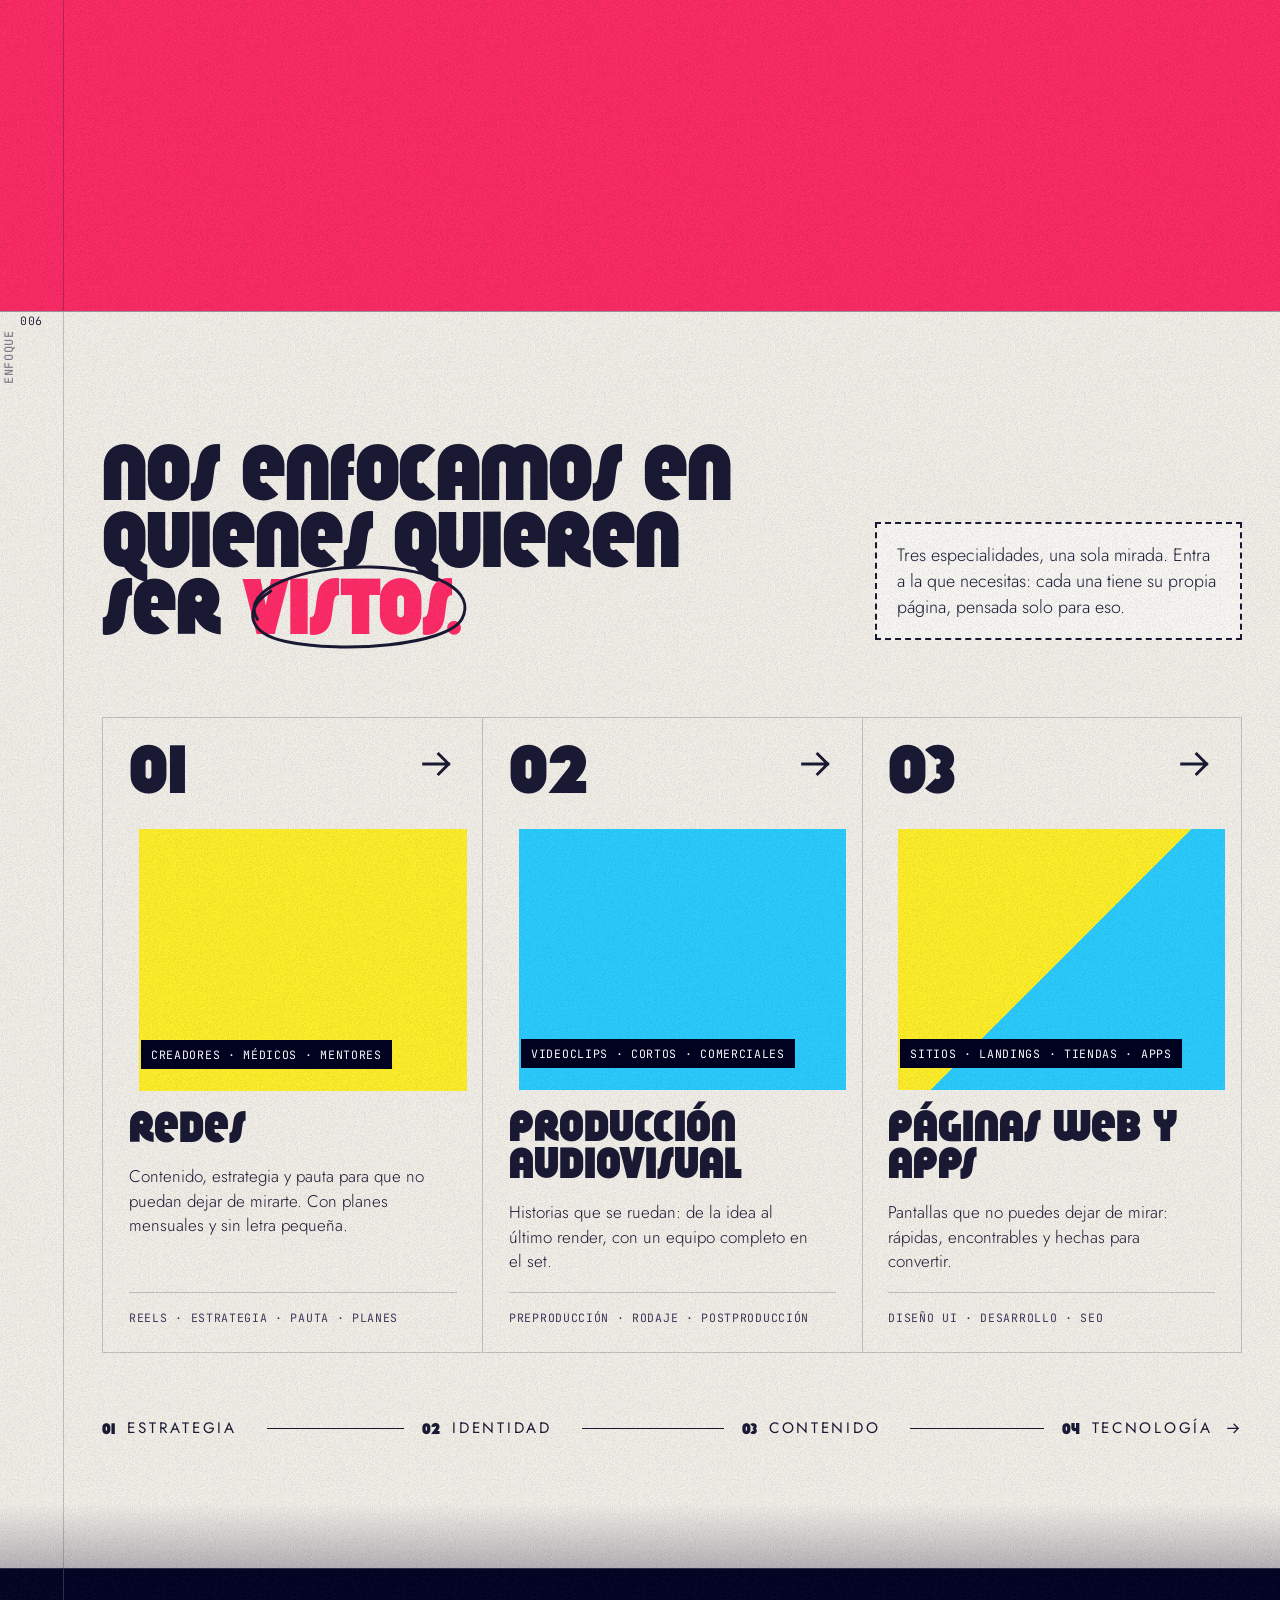
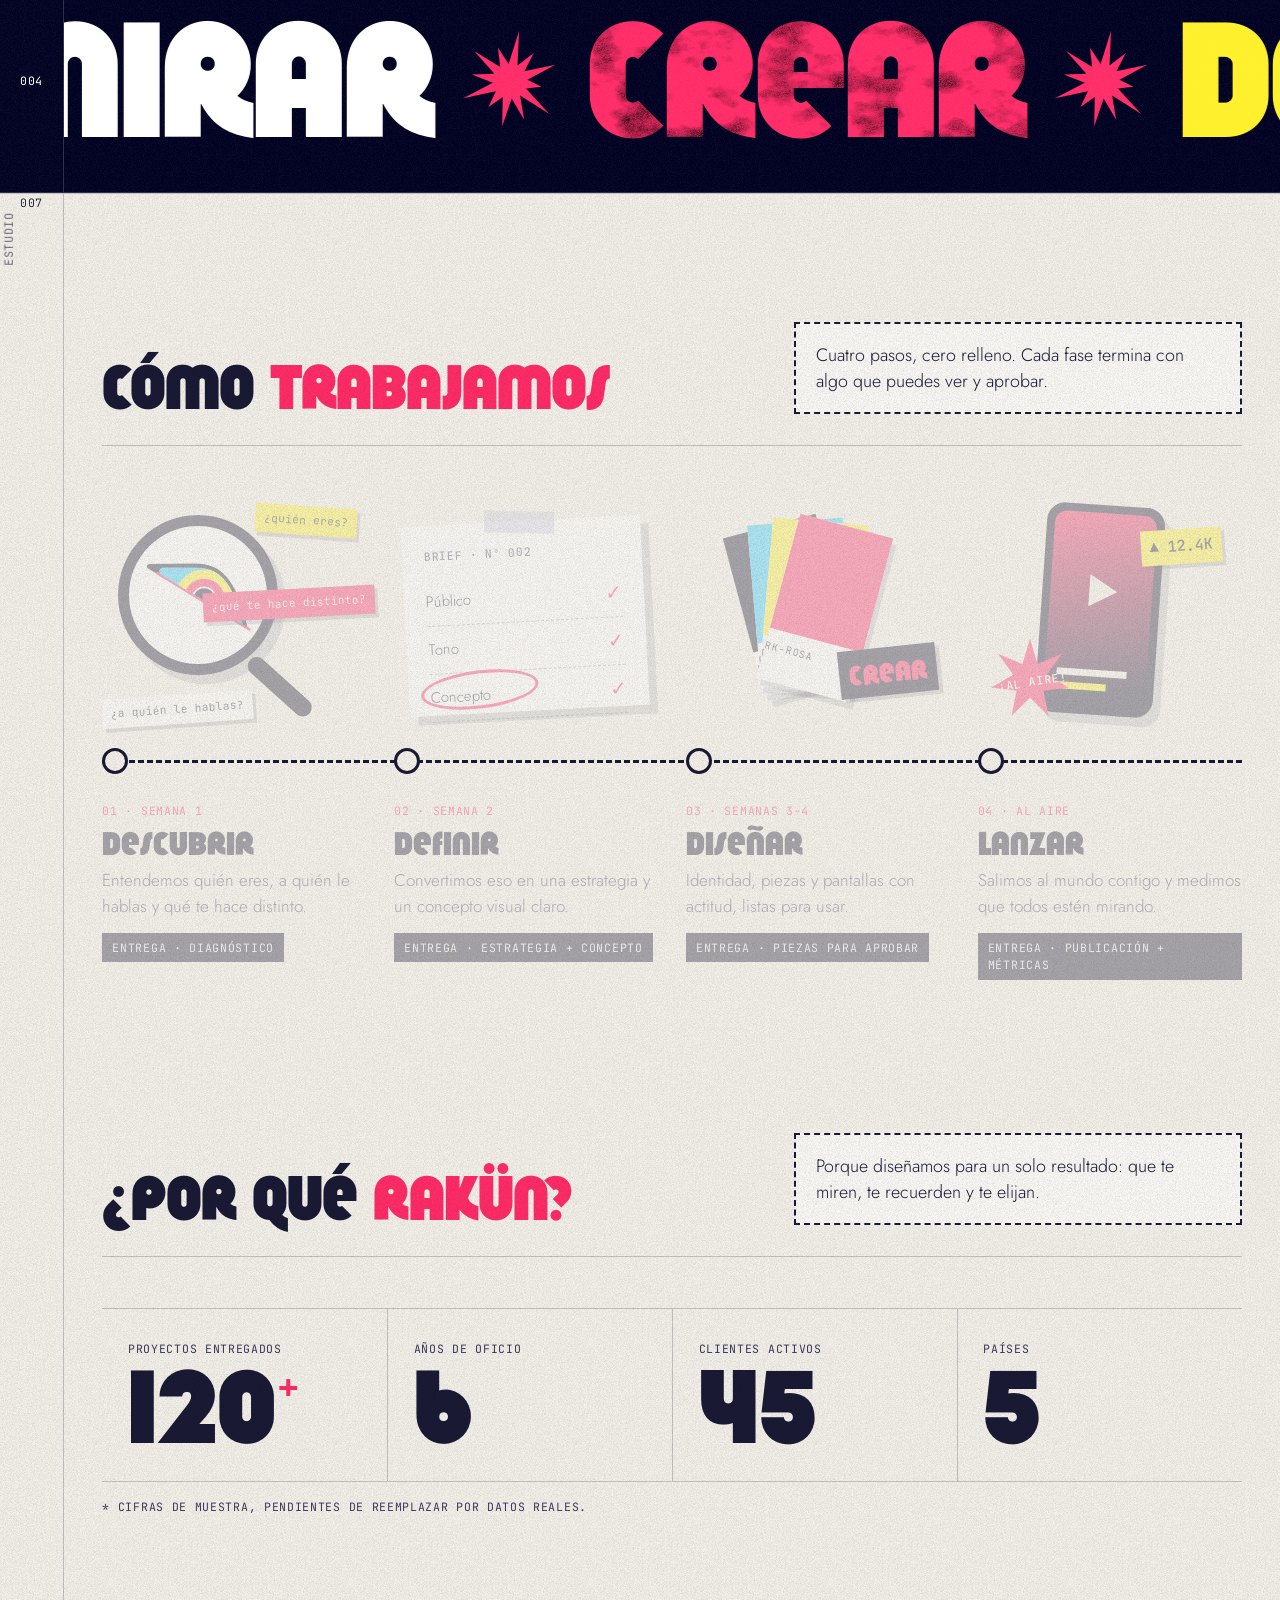
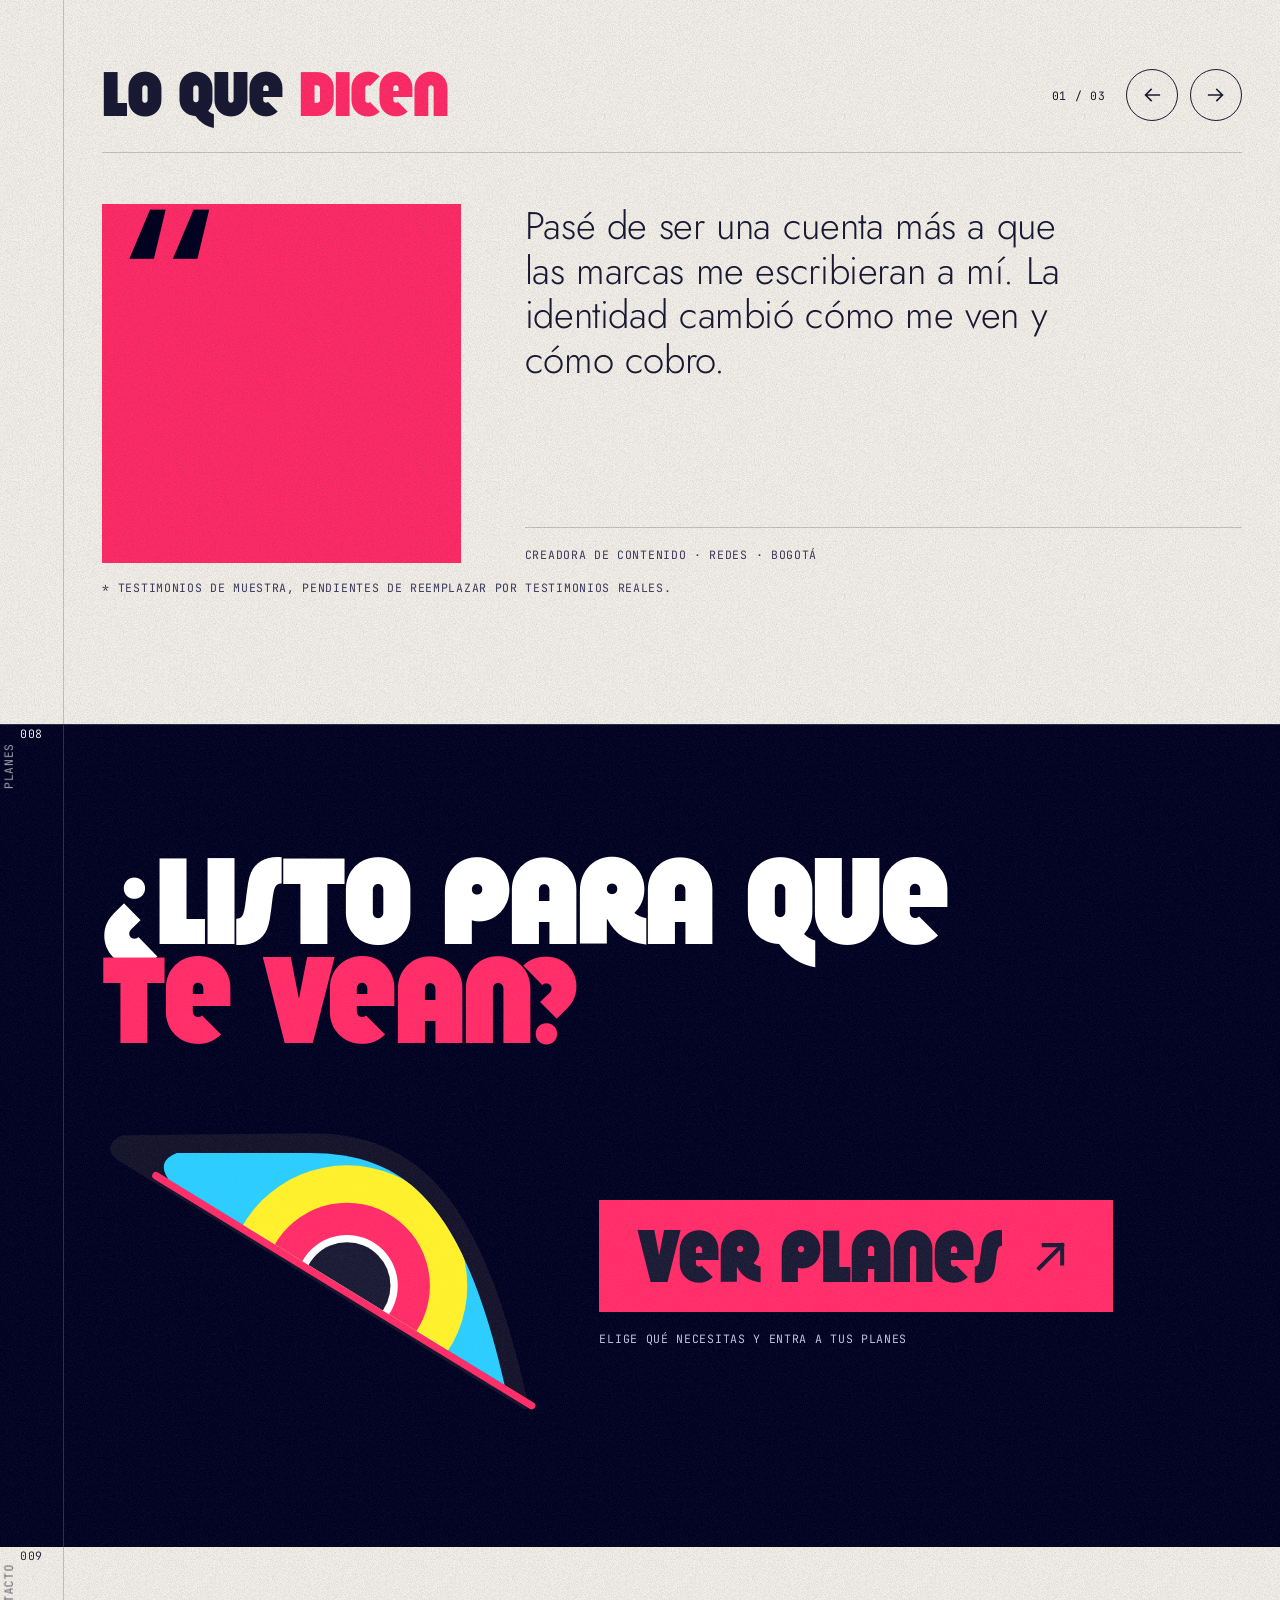
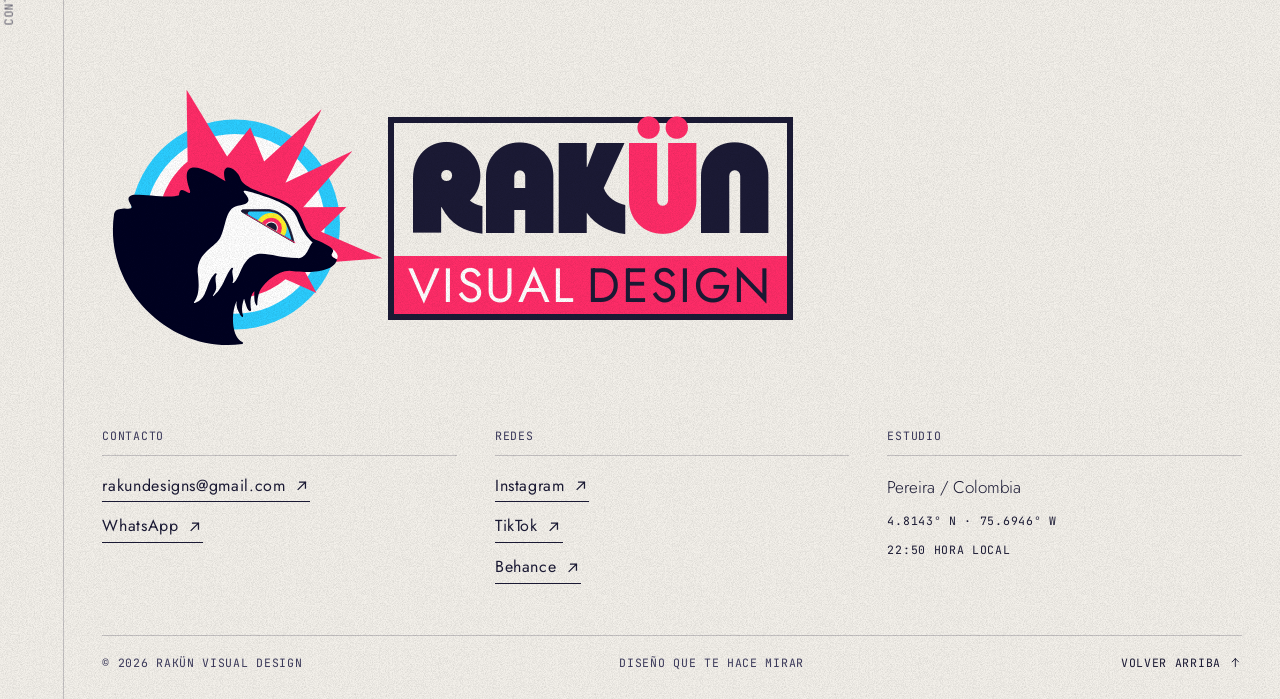
==== commit 9d5bfbc7: "Inicio: «trabajo» en el rosado de la marca en el título Nuestro trabajo Co-Authored-By: Claude Opus " ====
--- a/index.html
+++ b/index.html
@@ -368,7 +368,7 @@
   <section class="sec sec--cream wk" id="trabajo" aria-labelledby="wk-title">
     <div class="rail" aria-hidden="true"><span class="rail__num">002</span><span class="rail__label">Nuestro trabajo</span></div>
     <div class="sec__body wk__head">
-      <h2 class="wk__title" id="wk-title">Nuestro<br>trabajo<svg class="wk__burst" viewBox="-50 -50 100 100" aria-hidden="true"><use href="#rk-burst"/></svg></h2>
+      <h2 class="wk__title" id="wk-title">Nuestro<br><em class="wk__title-hl">trabajo</em><svg class="wk__burst" viewBox="-50 -50 100 100" aria-hidden="true"><use href="#rk-burst"/></svg></h2>
       <figure class="wk__stamp" aria-hidden="true" data-parallax>
         <span class="stamp"><span class="stamp__word">RAK<span>Ü</span>N</span><span class="stamp__bar"><span>VISUAL</span><span>DESIGN</span></span></span>
         <figcaption class="mono">Sello RAKÜN</figcaption>
--- a/trabajo/trabajo.css
+++ b/trabajo/trabajo.css
@@ -601,3 +601,111 @@
   .idn__steps { grid-template-columns: repeat(2, minmax(0, 1fr)); gap: 22px 16px; }
   .idn__proc-head { flex-direction: column; gap: 4px; }
 }
+
+/* ==========================================================================
+   Página de cada proyecto · v2 (lienzo «Página de cada proyecto», ref. Bruut)
+   Negro y rosado alternados, escenas de lado a lado, texto centrado.
+   ========================================================================== */
+.pc-hero { position: relative; display: flex; flex-direction: column; min-height: 100vh; padding: calc(var(--hdr-h, 72px) + 40px) clamp(16px, 4.4vw, 64px) clamp(40px, 5vw, 72px) calc(var(--rail, 64px) + var(--gutter, 44px)); box-sizing: border-box; background: var(--ink-0); color: var(--cream); }
+.pc-hero__top { display: flex; justify-content: space-between; gap: 16px; margin-bottom: clamp(36px, 5vw, 64px); }
+.pc-back { color: #8FB7D9; text-decoration: none; }
+.pc-back:hover, .pc-back:focus-visible { color: var(--white); }
+.pc-hero__k { color: var(--pink); }
+.pc-title { display: flex; flex-direction: column; margin: 0; font-family: var(--f-display); font-weight: 900; font-size: clamp(4rem, 14.6vw, 13.2rem); line-height: .84; text-transform: uppercase; }
+.pc-title--long { font-size: clamp(3.2rem, 9.4vw, 8.6rem); }
+.pc-title__2 { margin-left: clamp(40px, 16vw, 240px); }
+.pc-title .wk__burst { width: .36em; height: .36em; margin-left: .04em; vertical-align: .32em; }
+.pc-hero__foot { display: grid; grid-template-columns: minmax(280px, 420px) minmax(0, 1fr); gap: clamp(32px, 4vw, 60px); align-items: start; margin-top: auto; padding-top: clamp(48px, 7vw, 110px); }
+.pc-facts { display: grid; grid-template-columns: repeat(2, minmax(0, 1fr)); gap: 22px 30px; margin: 0; }
+.pc-facts dt { color: var(--pink); }
+.pc-facts dd { margin: 6px 0 0; font-size: 1.15rem; }
+.pc-intro { margin: 0; font-size: clamp(1.4rem, 2.15vw, 1.95rem); line-height: 1.28; text-indent: 2.6em; }
+.pc-lbl { display: block; margin: 0 0 30px; color: var(--pink); }
+
+/* escenas de lado a lado */
+.pc-scene { position: relative; aspect-ratio: 16 / 9; max-height: 92vh; width: 100%; overflow: hidden; background: #000; }
+.pc-scene--v { aspect-ratio: 4 / 5; max-height: none; }
+.pc-scene img, .pc-scene video { position: absolute; inset: 0; width: 100%; height: 100%; object-fit: cover; }
+.pc-tag { position: absolute; left: 24px; bottom: 22px; z-index: 2; display: flex; align-items: center; gap: 8px; padding: 7px 11px; background: rgba(1, 2, 33, .75); color: var(--cream); }
+.pc-tag i { width: 8px; height: 8px; border-radius: 50%; background: var(--pink); }
+.pc-scene .pj-snd { position: absolute; right: 24px; bottom: 22px; z-index: 3; }
+.pc-scene__ui { position: absolute; inset: 0; z-index: 2; pointer-events: none; }
+/* el botón empieza en el centro y se queda pegado al centro de la pantalla mientras pasa el video */
+.pc-play {
+  position: sticky; top: calc(50vh - 26px); display: flex; align-items: center; gap: 10px; width: max-content;
+  margin: calc(min(28.125vw, 46vh) - 26px) auto 0; padding: 15px 24px 14px; pointer-events: auto; cursor: pointer;
+  background: var(--pink); color: var(--ink-0); border: 2px solid var(--ink-0); box-shadow: 5px 5px 0 var(--yellow);
+  font: 500 .74rem/1 var(--f-mono); letter-spacing: .14em; text-transform: uppercase;
+  transition: translate .2s var(--ease-out), box-shadow .2s var(--ease-out);
+}
+.pc-play svg { width: 14px; height: 14px; fill: currentColor; }
+.pc-play:hover, .pc-play:focus-visible { translate: -3px -3px; box-shadow: 8px 8px 0 var(--yellow); }
+.pc-scene--v .pc-play { margin-top: calc(62.5vw - 26px); }
+
+/* bloques de texto centrado */
+.pc-block { position: relative; padding: clamp(80px, 9vw, 140px) clamp(16px, 4.4vw, 64px); text-align: center; overflow: hidden; }
+.pc-block--pink { background: var(--pink); color: var(--ink-0); }
+.pc-block--pink .pc-lbl { color: var(--ink-0); }
+.pc-block--ink { background: var(--ink-0); color: var(--cream); }
+.pc-story { max-width: 880px; margin: 0 auto; }
+.pc-story p { margin: 0 0 1em; font-size: clamp(1.35rem, 2.35vw, 2.1rem); line-height: 1.3; }
+.pc-story p:last-child { margin-bottom: 0; }
+.pc-h2 { max-width: 16ch; margin: 0 auto; font-family: var(--f-display); font-weight: 900; font-size: clamp(2.6rem, 5.4vw, 4.9rem); line-height: .9; text-transform: uppercase; }
+.pc-p { max-width: 720px; margin: 34px auto 0; color: var(--mist); }
+.pc-p p { margin: 0 0 1em; font-size: clamp(1.05rem, 1.45vw, 1.3rem); line-height: 1.6; }
+.pc-exp__burst { position: absolute; left: clamp(16px, 9vw, 150px); top: 50%; width: clamp(90px, 13vw, 190px); height: auto; translate: 0 -50%; fill: var(--pink); animation: pc-spin 26s linear infinite; }
+@keyframes pc-spin { to { rotate: 360deg; } }
+.pc-quote { max-width: 960px; margin: 0 auto; padding: clamp(32px, 4vw, 52px) clamp(20px, 4vw, 60px); background: var(--ink-0); color: var(--cream); box-shadow: 14px 14px 0 var(--yellow); }
+.pc-quote p { margin: 0; font-family: var(--f-display); font-weight: 900; font-size: clamp(1.7rem, 3.6vw, 3.25rem); line-height: .95; text-transform: uppercase; }
+.pc-quote footer { margin-top: 22px; color: var(--yellow); }
+
+/* lo que sigue */
+.pc-next { padding: clamp(70px, 8vw, 110px) clamp(16px, 4.4vw, 64px) clamp(60px, 6vw, 90px) calc(var(--rail, 64px) + var(--gutter, 44px)); background: var(--ink-0); color: var(--cream); }
+.pc-tile { display: grid; grid-template-columns: minmax(0, 1fr) minmax(0, 520px); gap: clamp(24px, 3vw, 40px); align-items: center; padding: 34px 0; border-top: 1px solid rgba(243, 240, 234, .18); color: inherit; text-decoration: none; }
+.pc-tile__txt { display: flex; flex-direction: column; gap: 10px; }
+.pc-tile__t { font-family: var(--f-display); font-weight: 900; font-size: clamp(2.2rem, 4.5vw, 4rem); line-height: .86; text-transform: uppercase; transition: color .2s; }
+.pc-tile .pc-lbl { margin: 0; }
+.pc-tile__p { max-width: 46ch; color: var(--mist); font-size: 1.1rem; line-height: 1.5; }
+.pc-tile__img { position: relative; display: block; aspect-ratio: 16 / 9; overflow: hidden; border: 2px solid var(--ink-0); box-shadow: 8px 8px 0 var(--pink); background: #000; }
+.pc-tile__img img { position: absolute; inset: 0; width: 100%; height: 100%; object-fit: cover; transition: scale .6s var(--ease-out); }
+.pc-tile:hover .pc-tile__t, .pc-tile:focus-visible .pc-tile__t { color: var(--pink); }
+.pc-tile:hover .pc-tile__img img, .pc-tile:focus-visible .pc-tile__img img { scale: 1.05; }
+.pc-next__btns { position: sticky; bottom: 24px; display: flex; flex-wrap: wrap; justify-content: center; gap: 14px; margin-top: 50px; }
+.pc-btn { display: inline-flex; align-items: center; padding: 15px 24px 14px; background: var(--pink); color: var(--ink-0); border: 2px solid var(--ink-0); box-shadow: 5px 5px 0 var(--yellow); font: 500 .74rem/1 var(--f-mono); letter-spacing: .14em; text-transform: uppercase; text-decoration: none; transition: translate .2s var(--ease-out), box-shadow .2s var(--ease-out); }
+.pc-btn:hover, .pc-btn:focus-visible { translate: -3px -3px; box-shadow: 8px 8px 0 var(--yellow); }
+.pc-btn--line { background: var(--ink-0); color: var(--cream); border-color: var(--cream); box-shadow: none; }
+.pc-btn--line:hover, .pc-btn--line:focus-visible { box-shadow: 5px 5px 0 var(--pink); }
+
+@media (prefers-reduced-motion: reduce) { .pc-exp__burst { animation: none; } }
+@media (max-width: 900px) {
+  .pc-hero__foot { grid-template-columns: minmax(0, 1fr); }
+  .pc-tile { grid-template-columns: minmax(0, 1fr); }
+  .pc-tile__img { order: -1; }
+  .pc-exp__burst { left: auto; right: -30px; top: 40px; translate: none; width: 110px; opacity: .9; }
+}
+@media (max-width: 700px) {
+  .pc-hero { min-height: 0; padding: calc(var(--hdr-h, 64px) + 24px) 16px 34px; }
+  .pc-title__2 { margin-left: 15vw; }
+  .pc-hero__foot { padding-top: 34px; gap: 26px; }
+  .pc-hero__foot .pc-intro { order: -1; }
+  .pc-intro { text-indent: 1.6em; }
+  .pc-facts { gap: 16px; }
+  .pc-facts dd { font-size: 1rem; }
+  .pc-tag { left: 12px; bottom: 12px; font-size: .56rem; }
+  .pc-scene .pj-snd { right: 12px; bottom: 12px; }
+  .pc-block { padding: 56px 20px 60px; }
+  .pc-next { padding: 50px 16px 40px; }
+  .pc-next__btns { bottom: 16px; }
+  .pc-next__btns .pc-btn { flex: 1; justify-content: center; }
+  .pc-exp__burst { width: 80px; right: -18px; top: 24px; }
+}
+@media (max-width: 700px) {
+  .pc-hero__top { flex-direction: column; gap: 8px; margin-bottom: 30px; }
+  .pc-scene__ui { display: grid; place-items: center; }
+  .pc-play { position: static; margin: 0; padding: 12px 16px 11px; font-size: .62rem; }
+  .pc-next__btns { position: static; margin-top: 30px; }
+}
+.pc-btn--play { gap: 10px; cursor: pointer; background: var(--yellow); box-shadow: 5px 5px 0 var(--pink); }
+.pc-btn--play:hover, .pc-btn--play:focus-visible { box-shadow: 8px 8px 0 var(--pink); }
+.pc-btn--play svg { width: 14px; height: 14px; fill: currentColor; }
+.wk__title-hl { font-style: normal; color: var(--pink); }
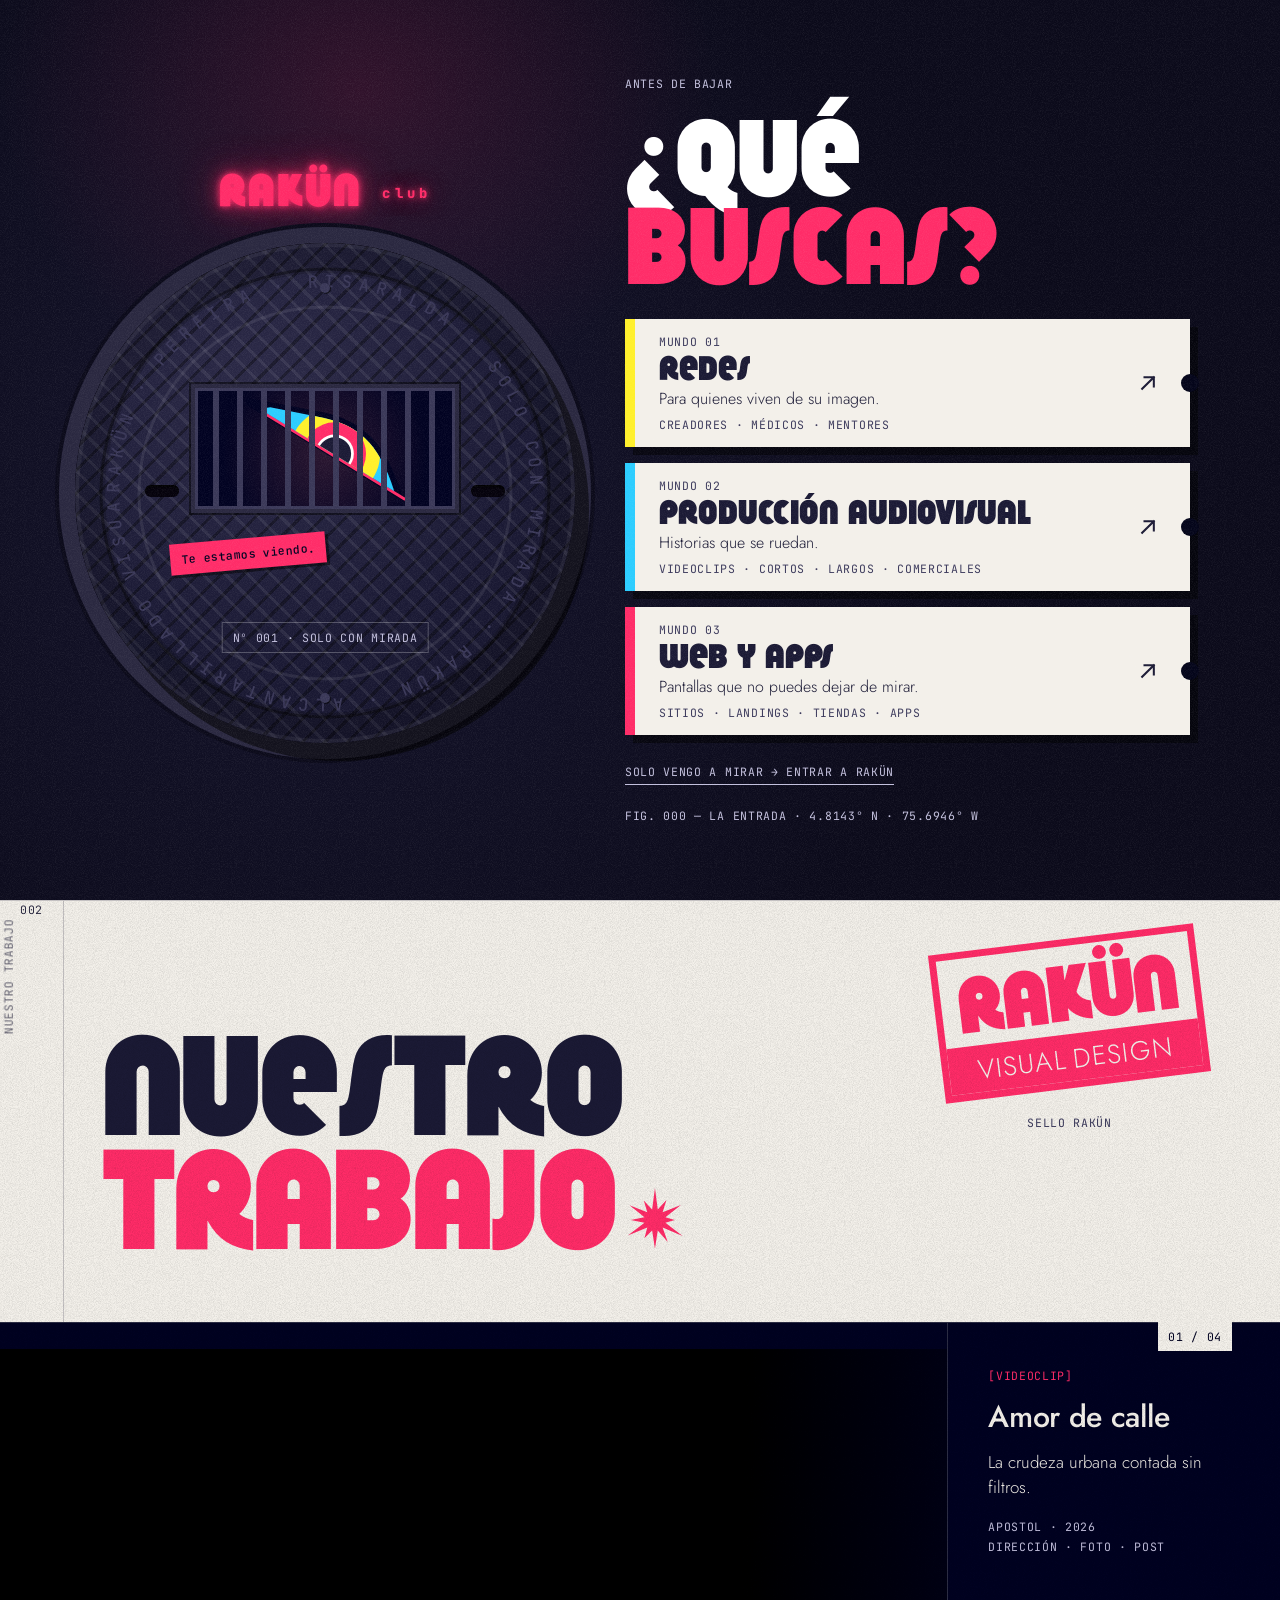
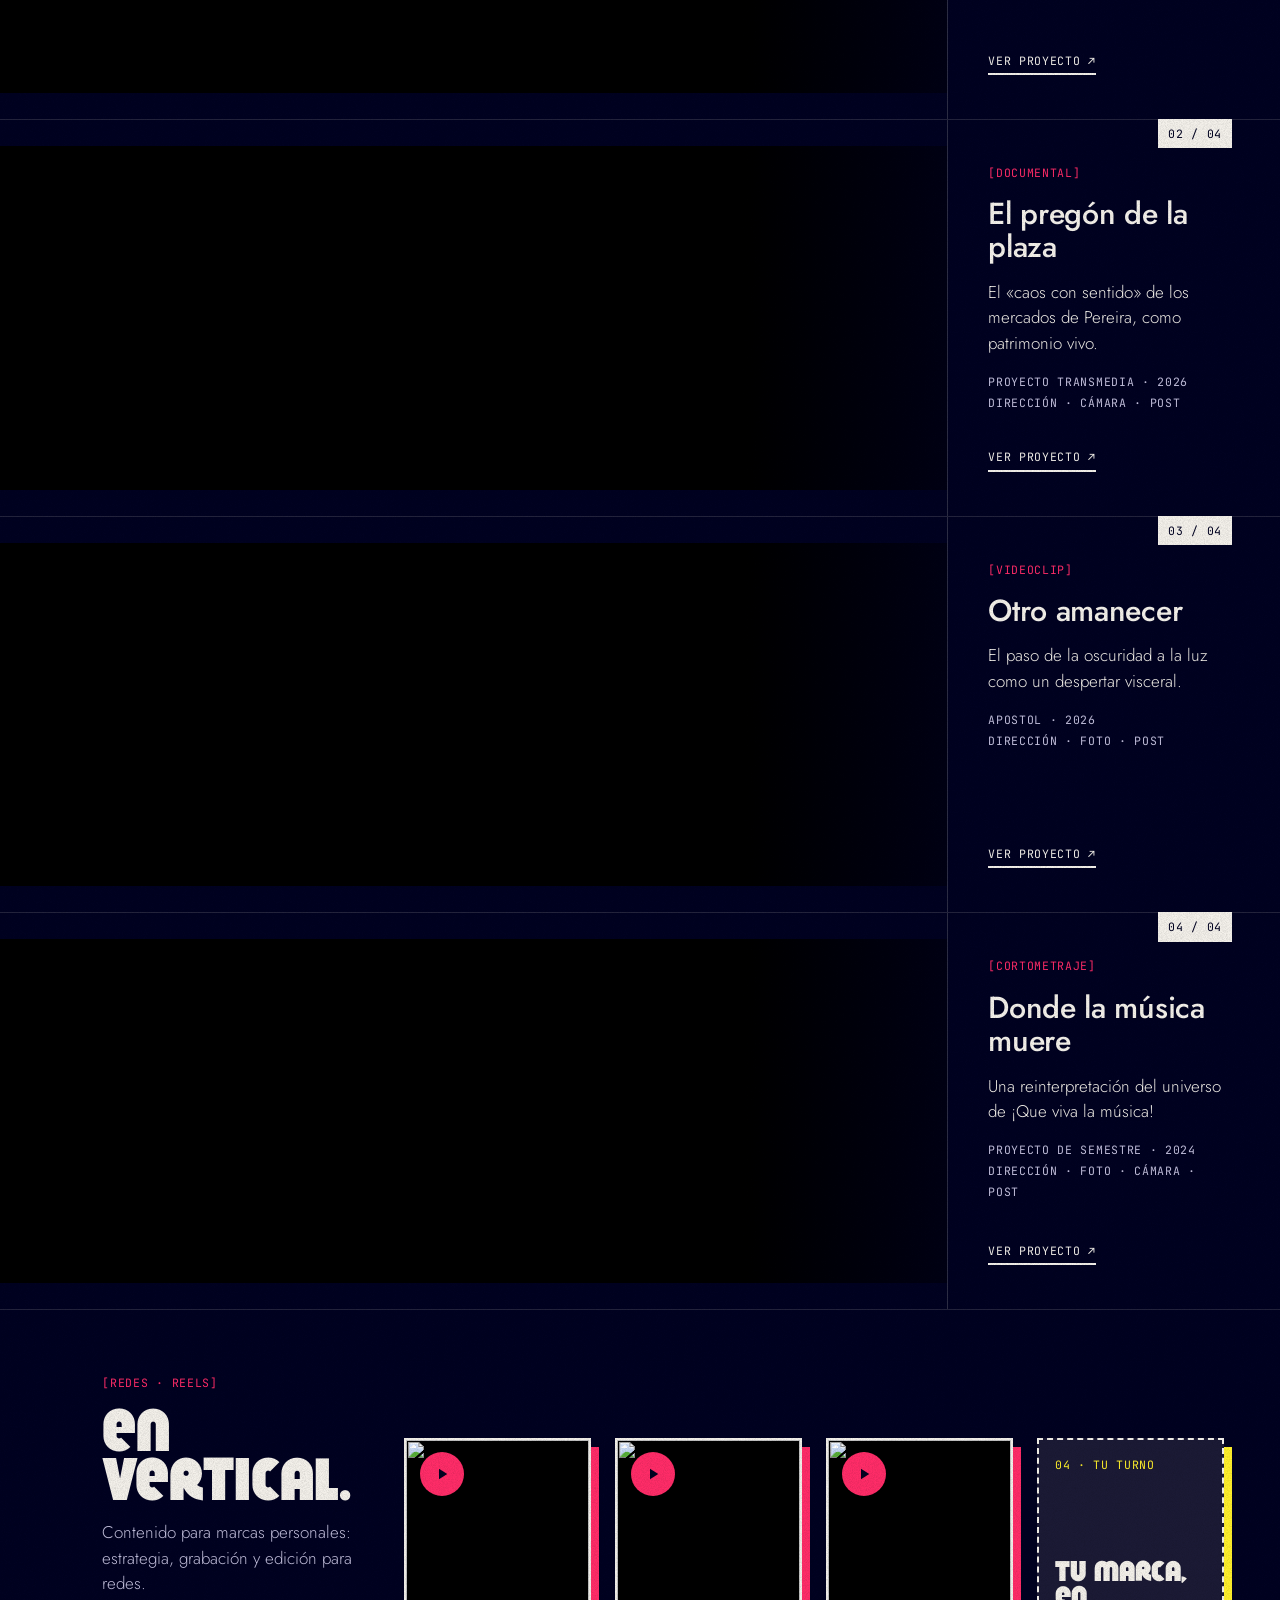
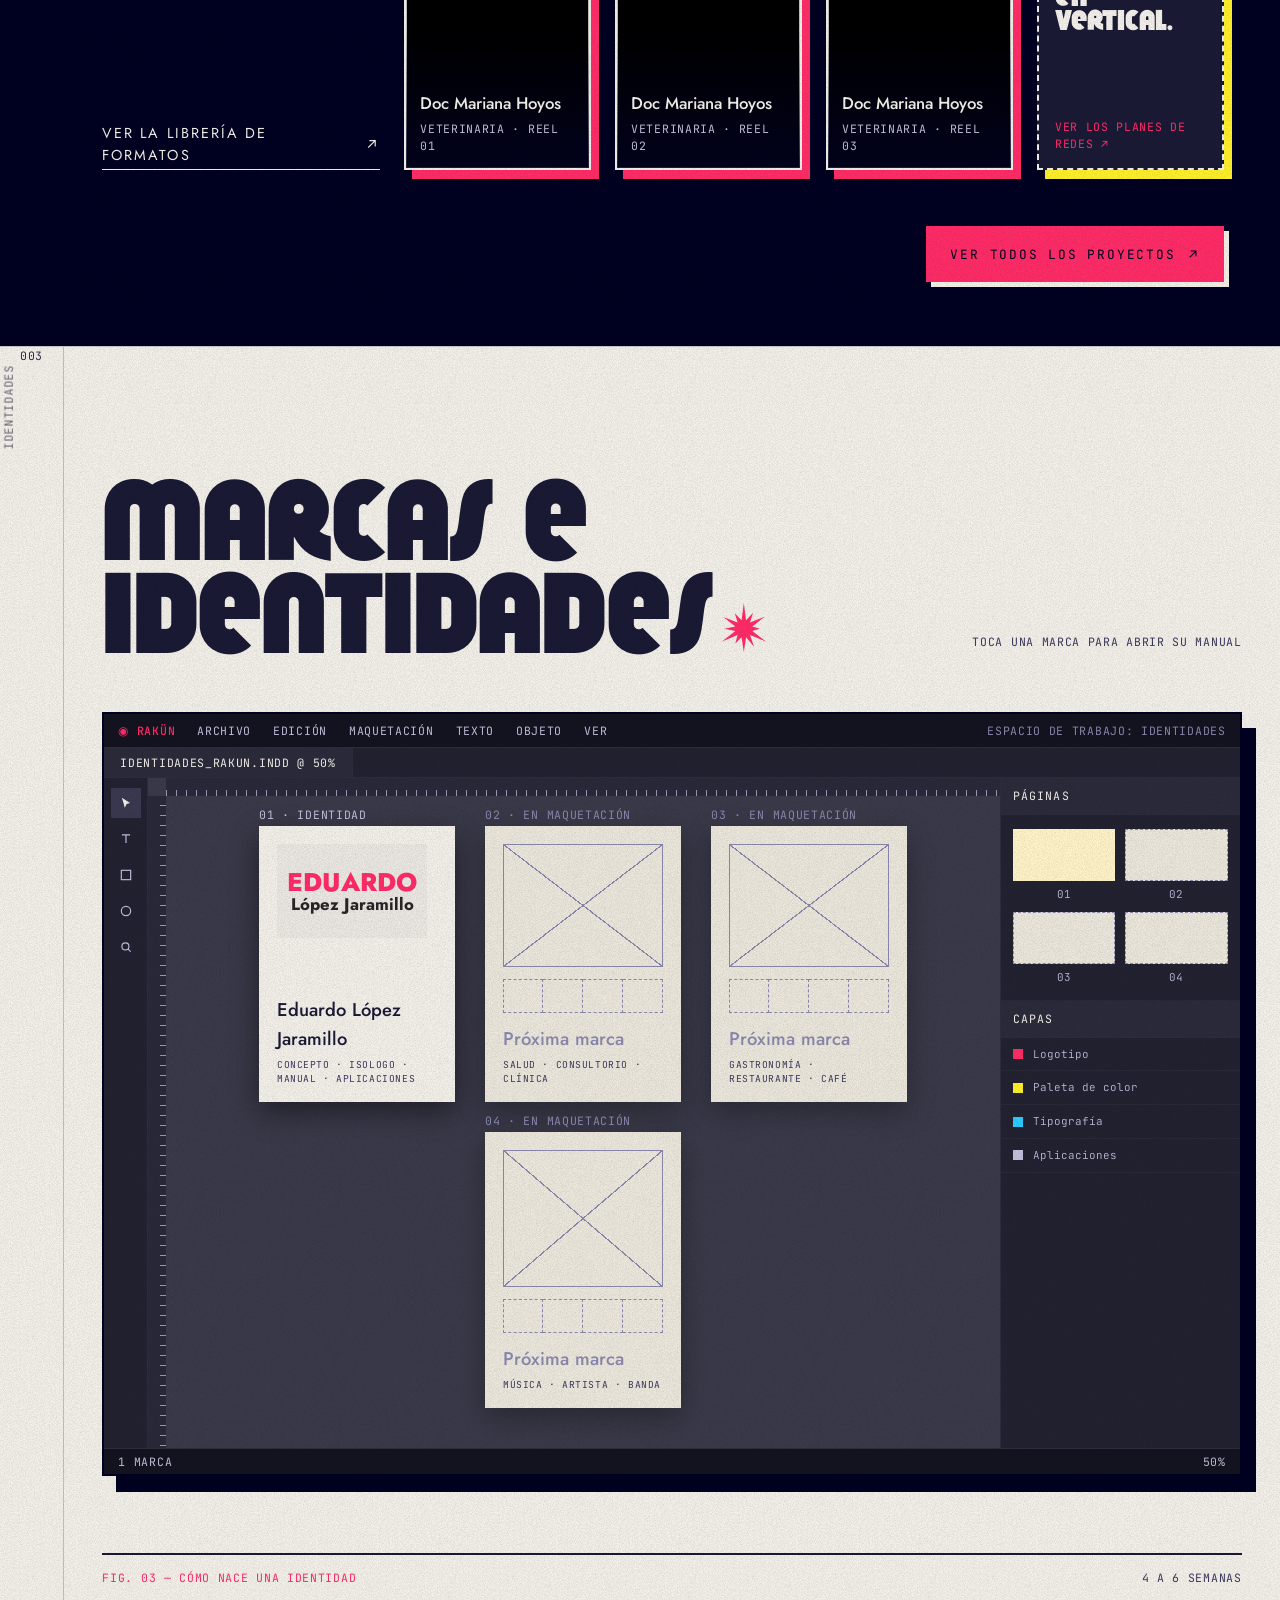
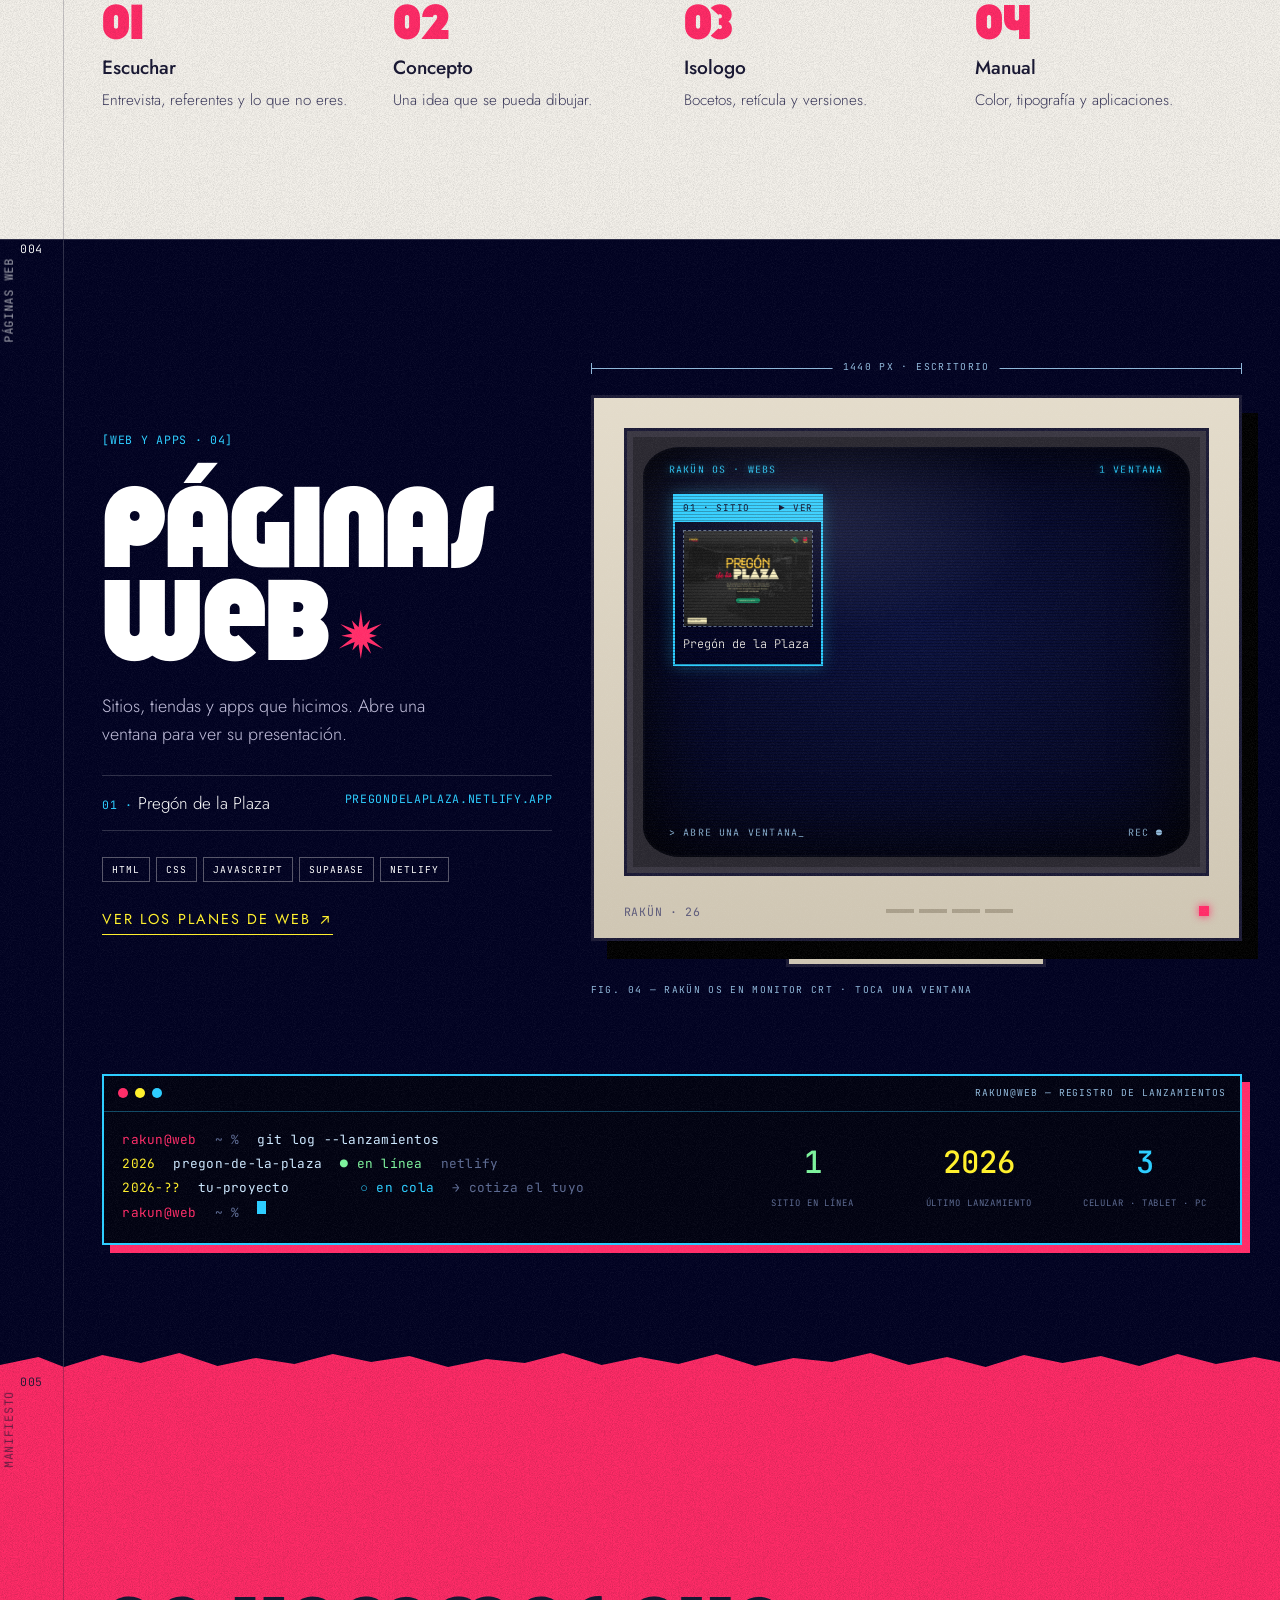
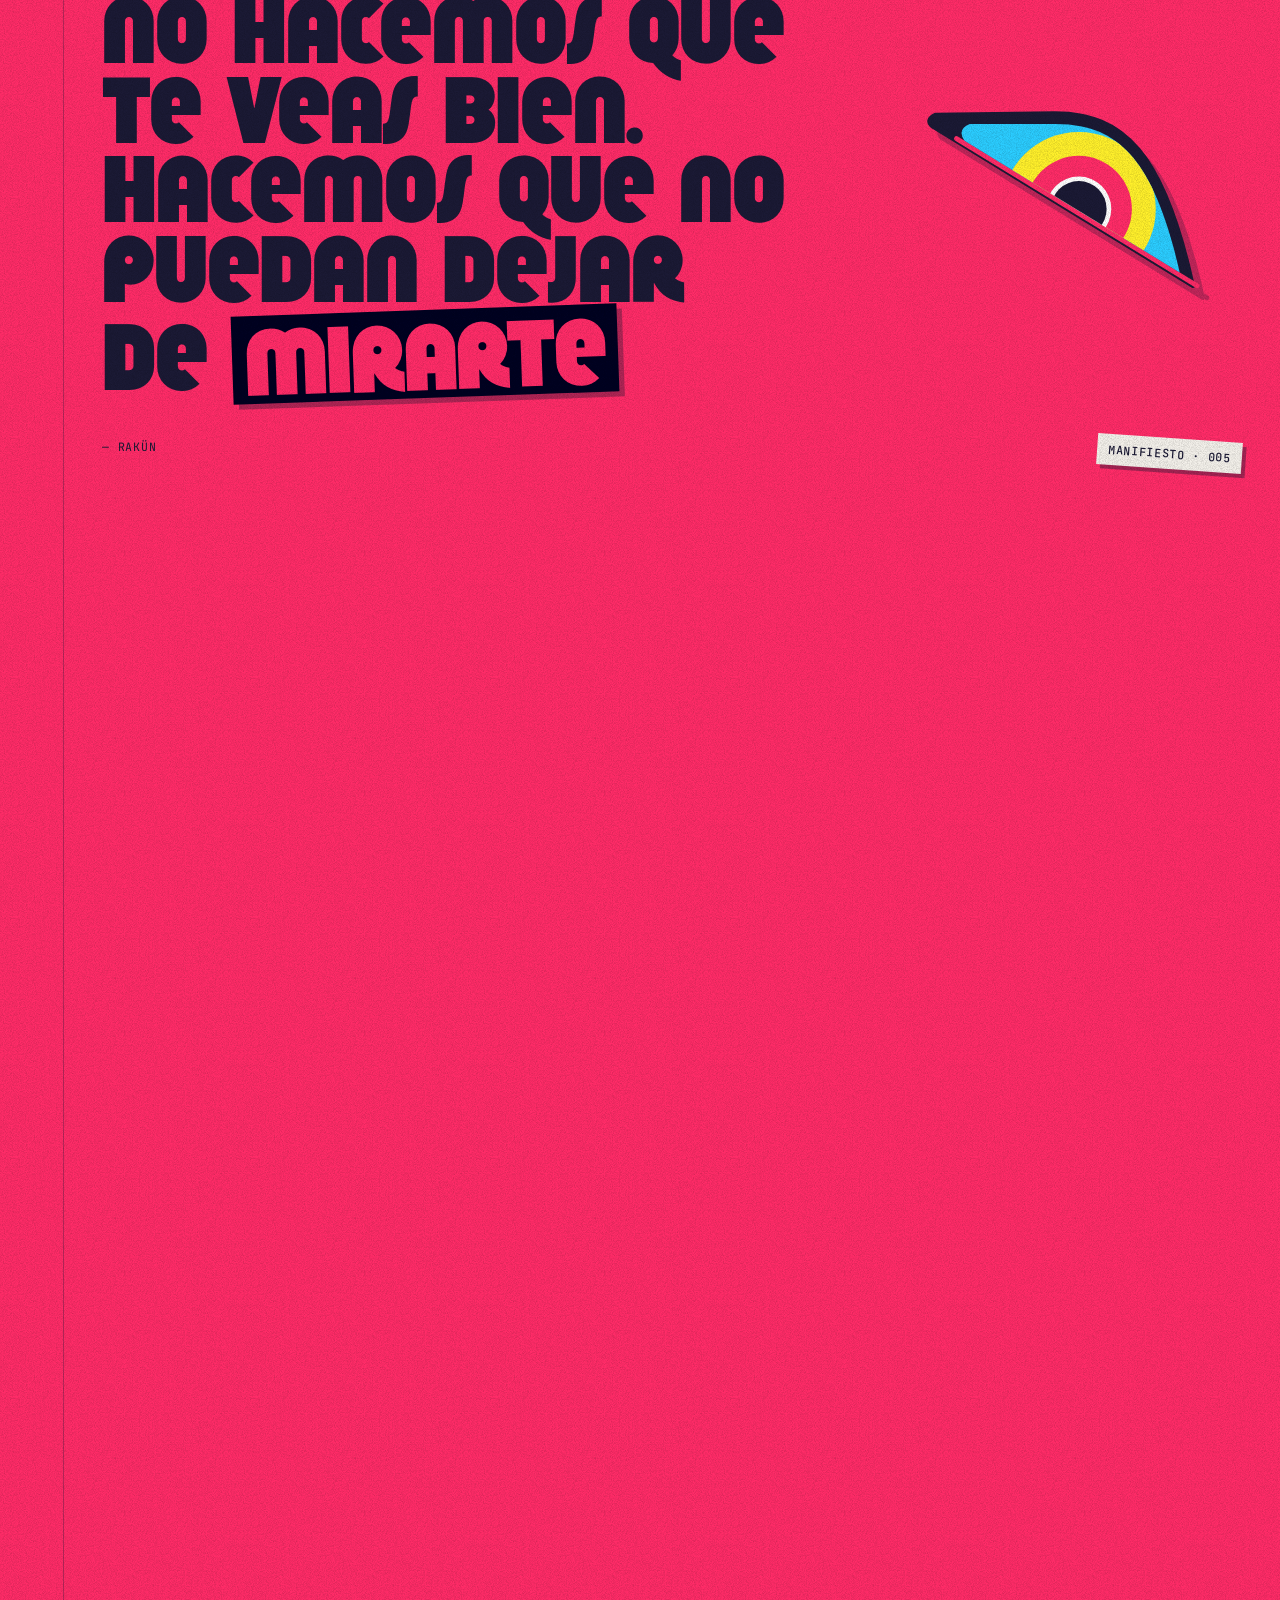
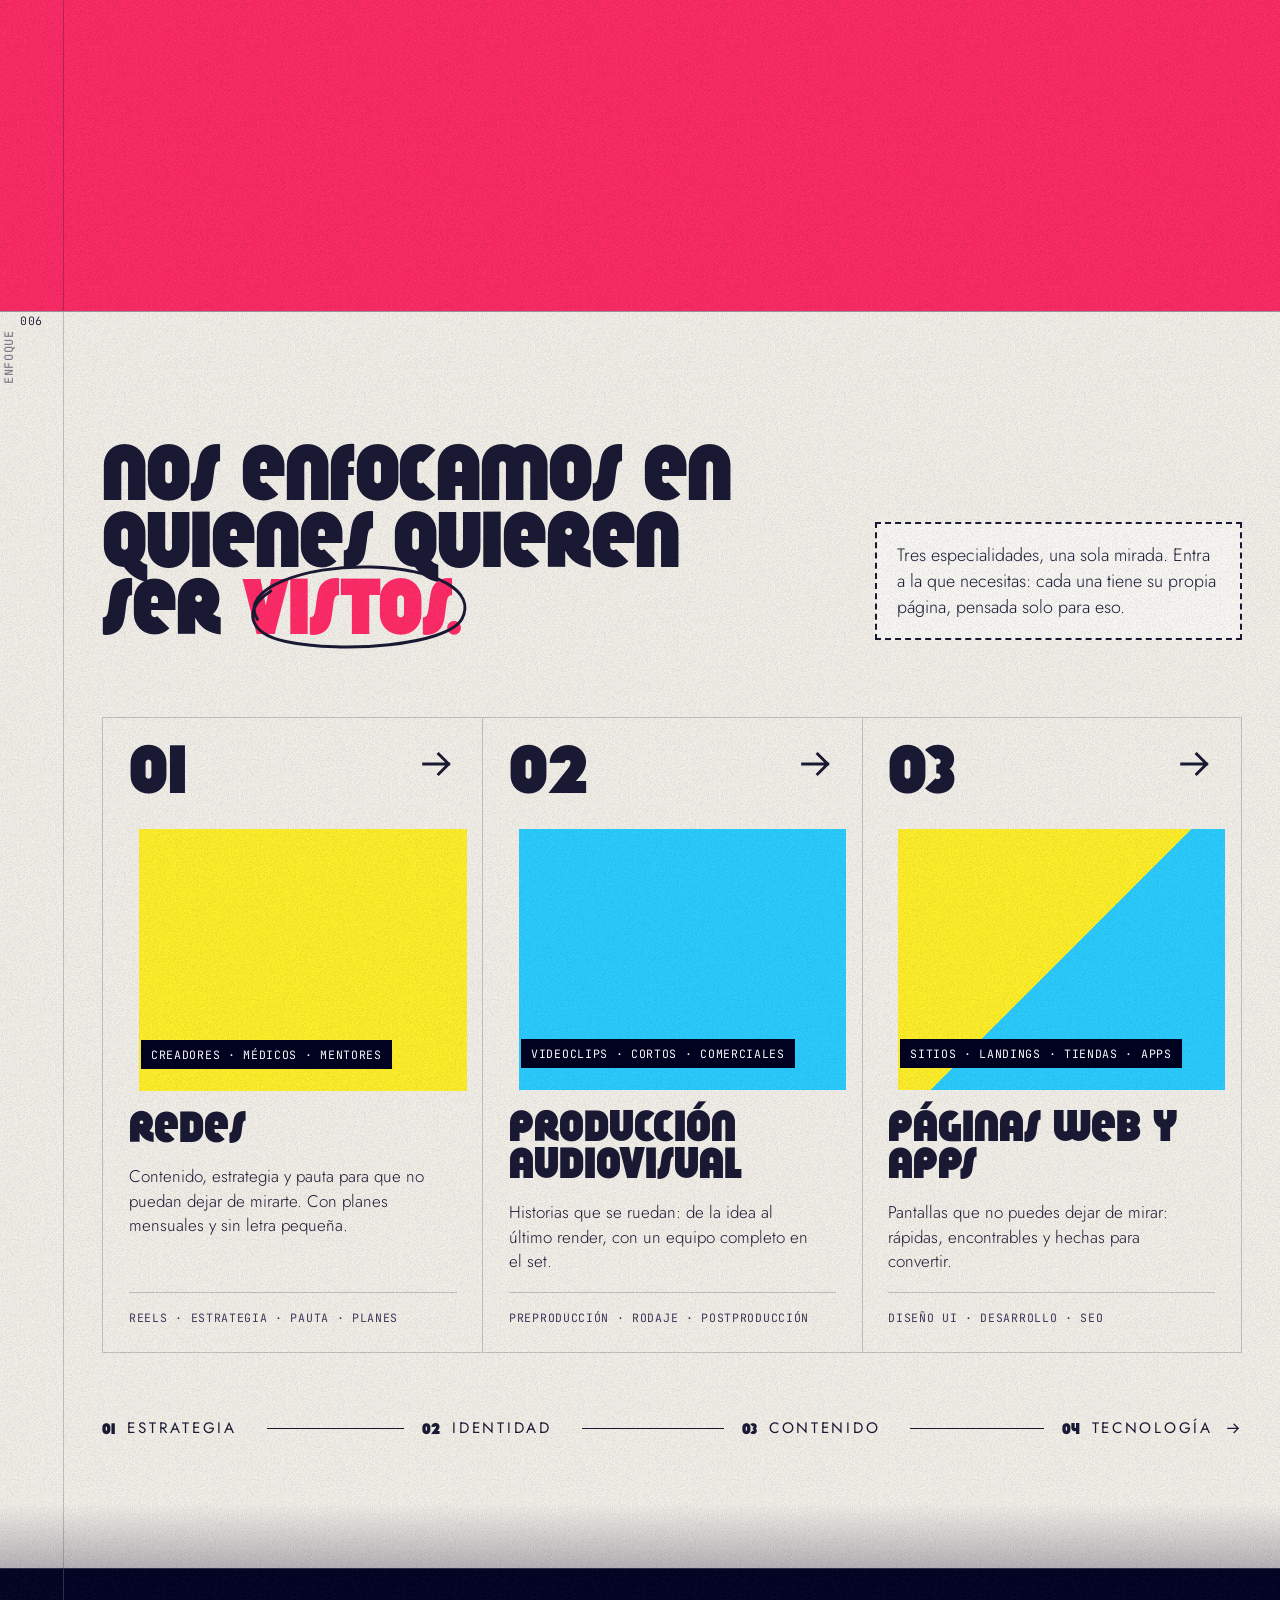
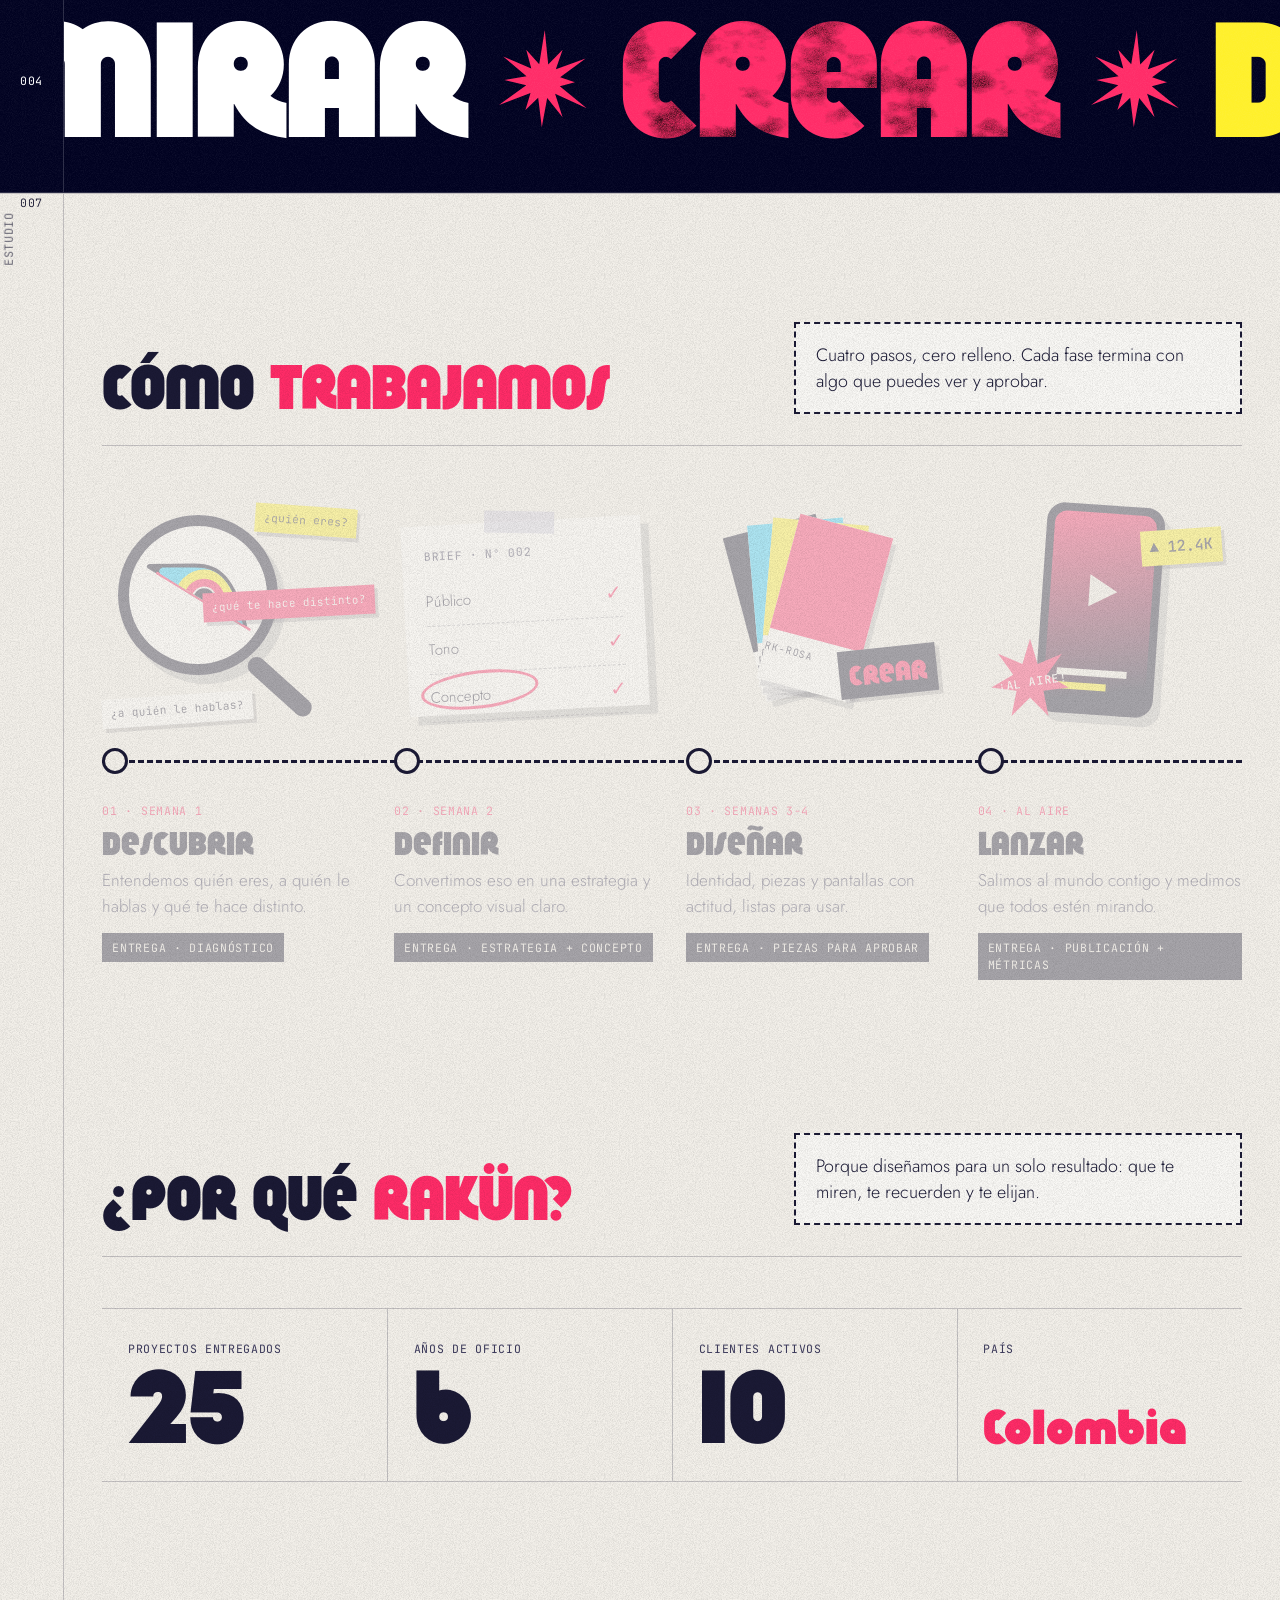
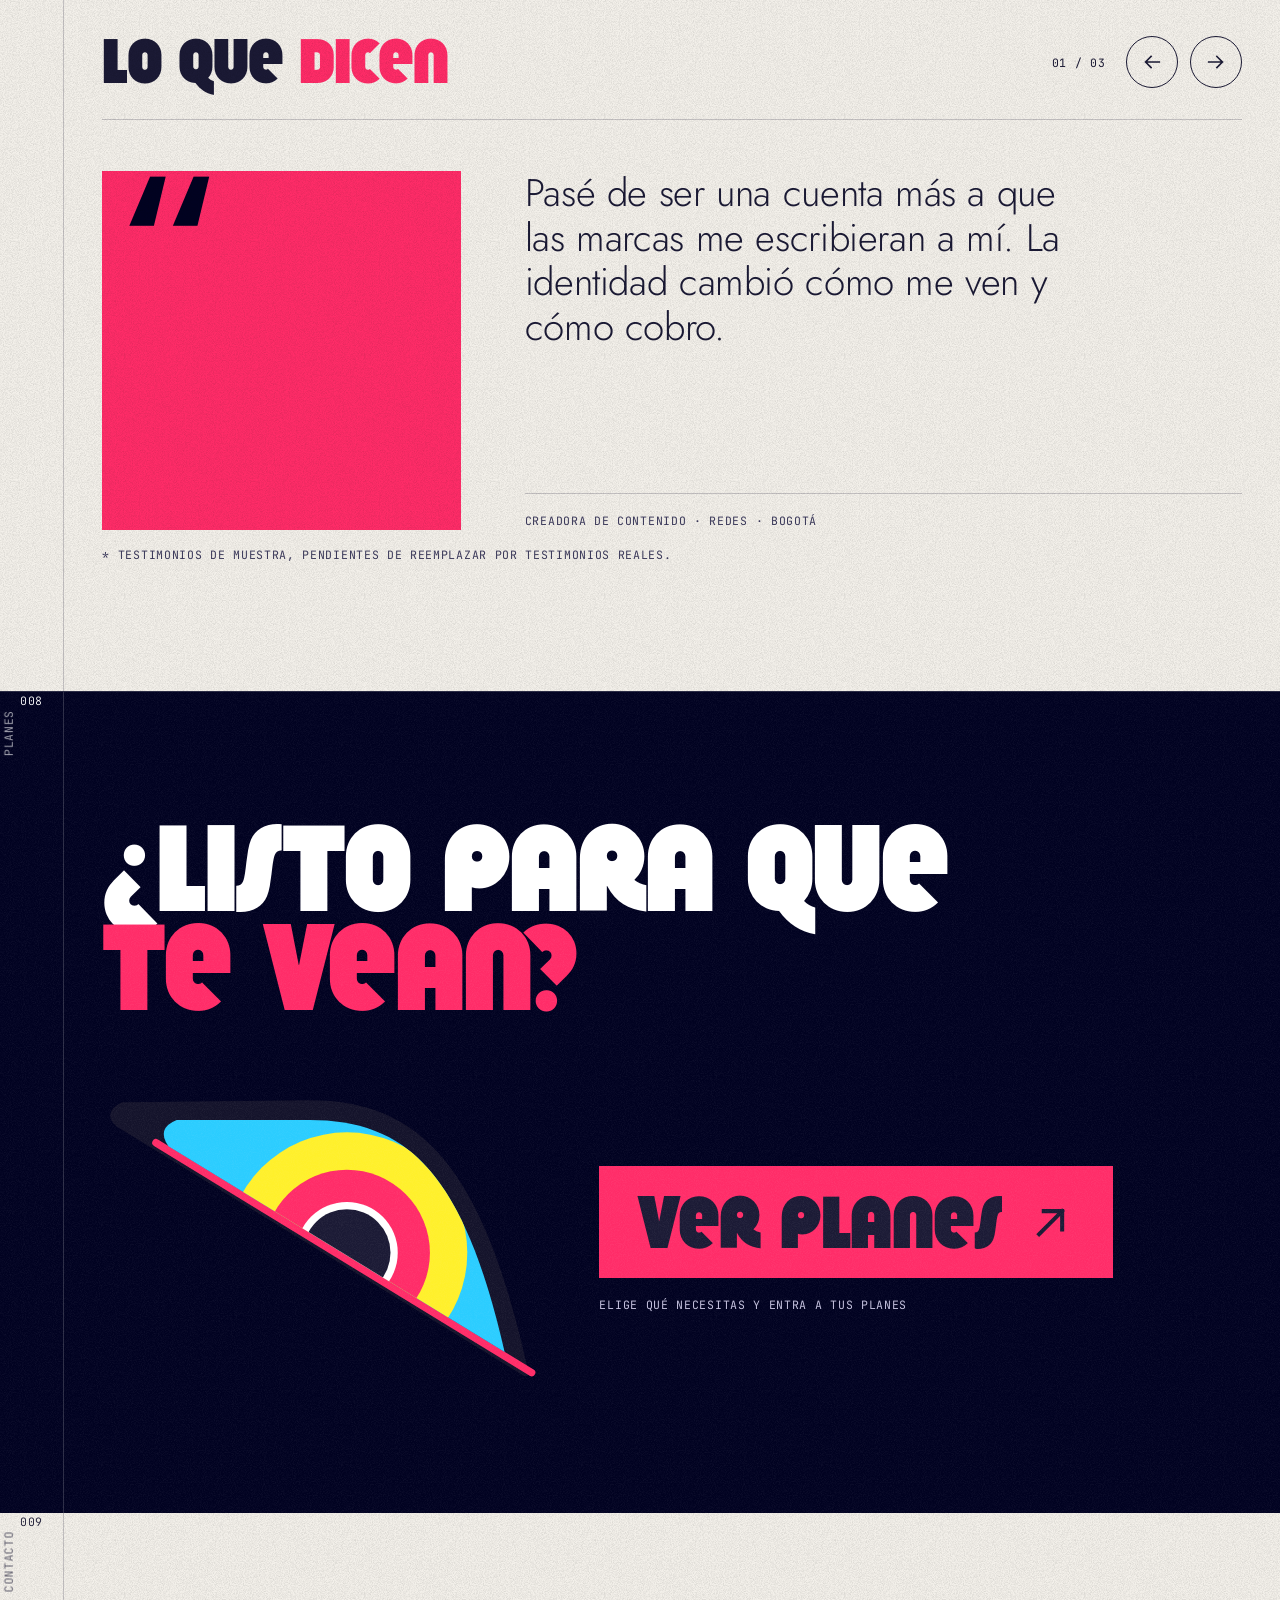
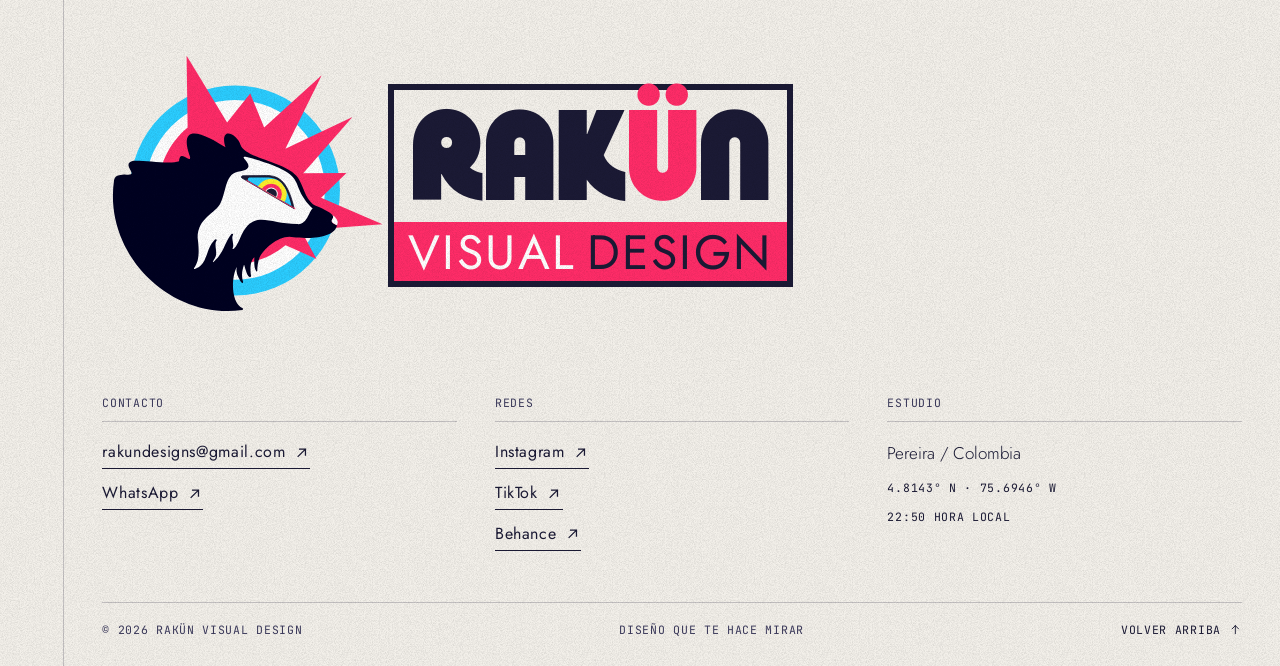
==== commit 356faa14: "Inicio: cifras reales (25 proyectos, 10 clientes, Colombia) y «Lo que dicen» se prende o apaga desde" ====
--- a/index.html
+++ b/index.html
@@ -626,16 +626,15 @@
           <p class="block__aside">Porque diseñamos para un solo resultado: que te miren, te recuerden y te elijan.</p>
         </div>
         <dl class="stats">
-          <div class="stat"><dt class="mono">Proyectos entregados</dt><dd><span data-count="120">120</span><sup>+</sup></dd></div>
+          <div class="stat"><dt class="mono">Proyectos entregados</dt><dd><span data-count="25">25</span></dd></div>
           <div class="stat"><dt class="mono">Años de oficio</dt><dd><span data-count="6">6</span></dd></div>
-          <div class="stat"><dt class="mono">Clientes activos</dt><dd><span data-count="45">45</span></dd></div>
-          <div class="stat"><dt class="mono">Países</dt><dd><span data-count="5">5</span></dd></div>
+          <div class="stat"><dt class="mono">Clientes activos</dt><dd><span data-count="10">10</span></dd></div>
+          <div class="stat stat--word"><dt class="mono">País</dt><dd>Colombia</dd></div>
         </dl>
-        <p class="placeholder-note mono">* Cifras de muestra, pendientes de reemplazar por datos reales.</p>
       </div>
 
       <!-- Testimonios — TODO: textos de muestra, reemplazar por testimonios reales con permiso -->
-      <div class="block quotes" aria-labelledby="quotes-title" data-carousel>
+      <div class="block quotes" aria-labelledby="quotes-title" data-carousel data-testimonios>
         <div class="block__head">
           <h2 class="display display--md reveal" id="quotes-title">Lo que <em>dicen</em></h2>
           <div class="quotes__ctrl">
--- a/styles.css
+++ b/styles.css
@@ -686,6 +686,7 @@
   font-size: clamp(3.6rem, 7.6vw, 8.4rem); line-height: .85;
   font-variant-numeric: tabular-nums;
 }
+.stat--word dd { font-size: clamp(2rem, 3.6vw, 3.9rem); line-height: .95; color: var(--pink); margin-top: auto; }
 .stat sup { font-size: .45em; color: var(--pink); vertical-align: .9em; margin-left: .04em; }
 .placeholder-note { margin-top: 16px; color: var(--ink-soft); }
 
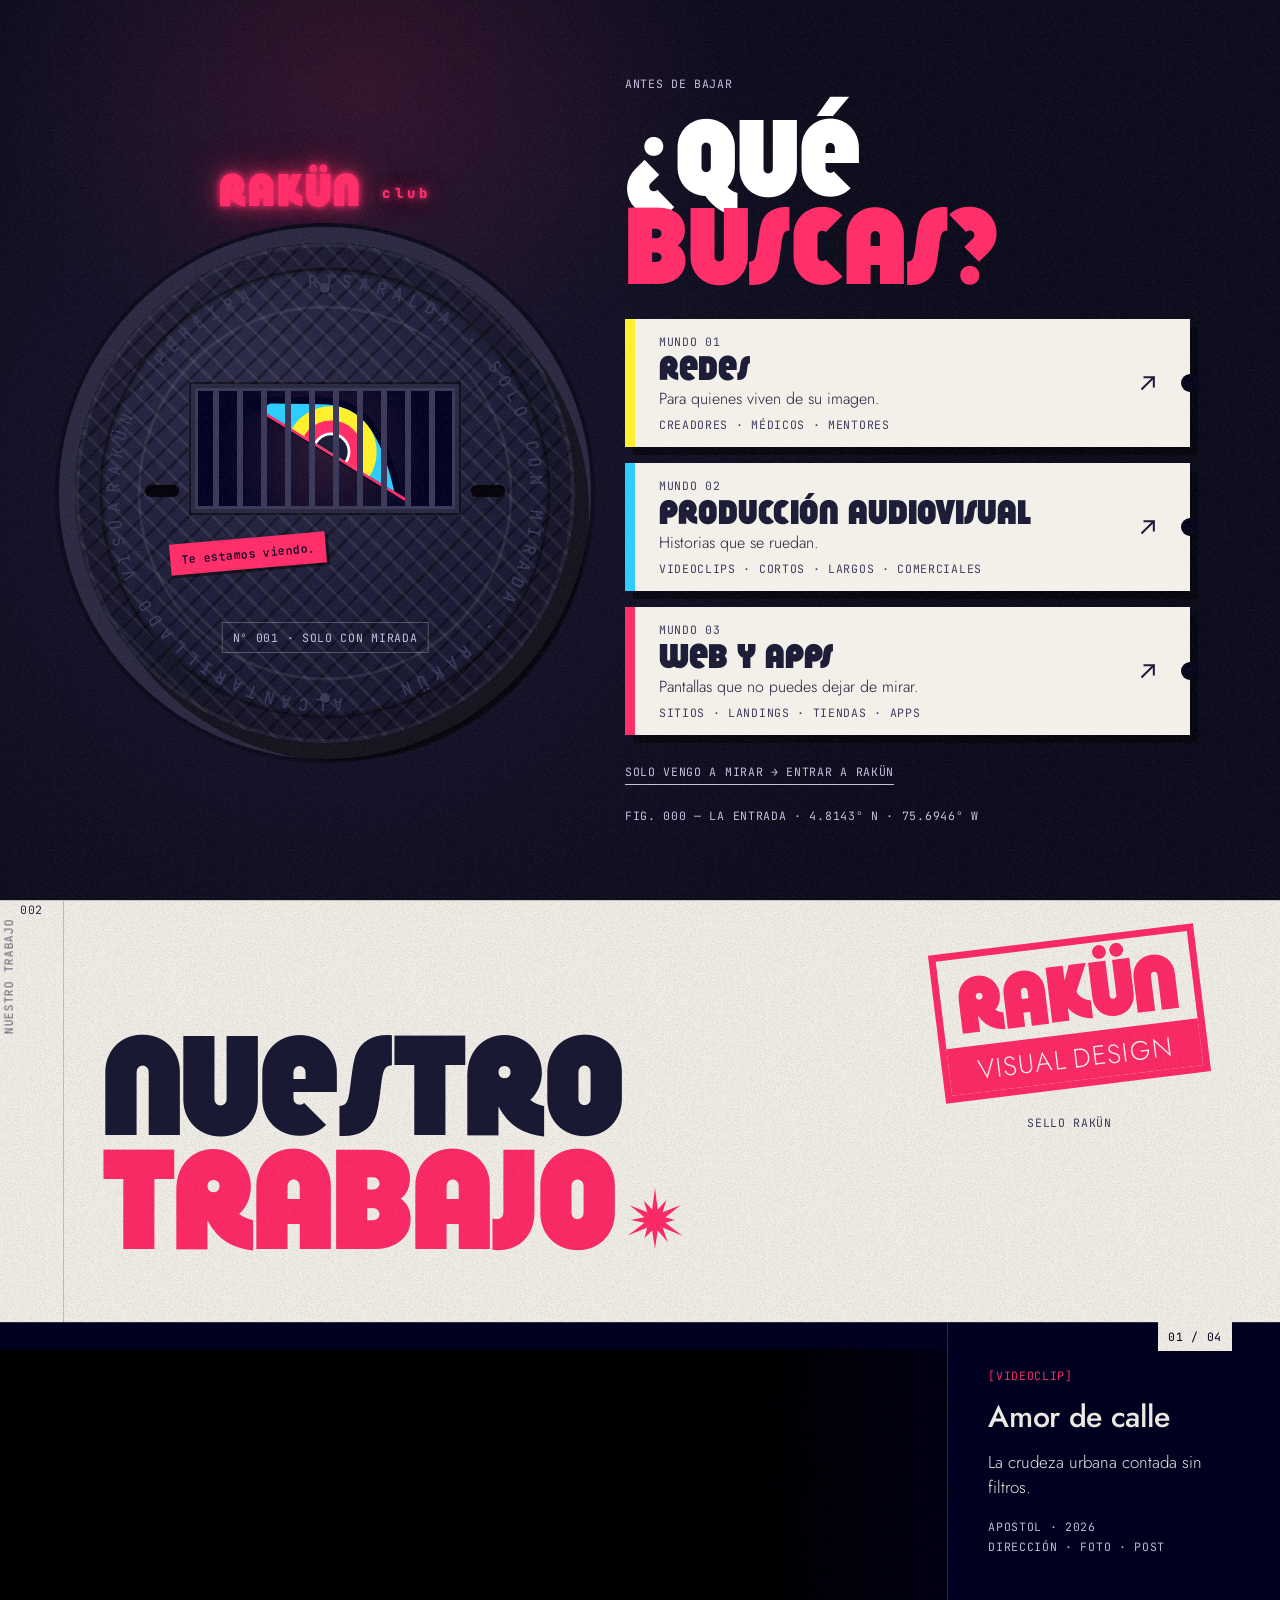
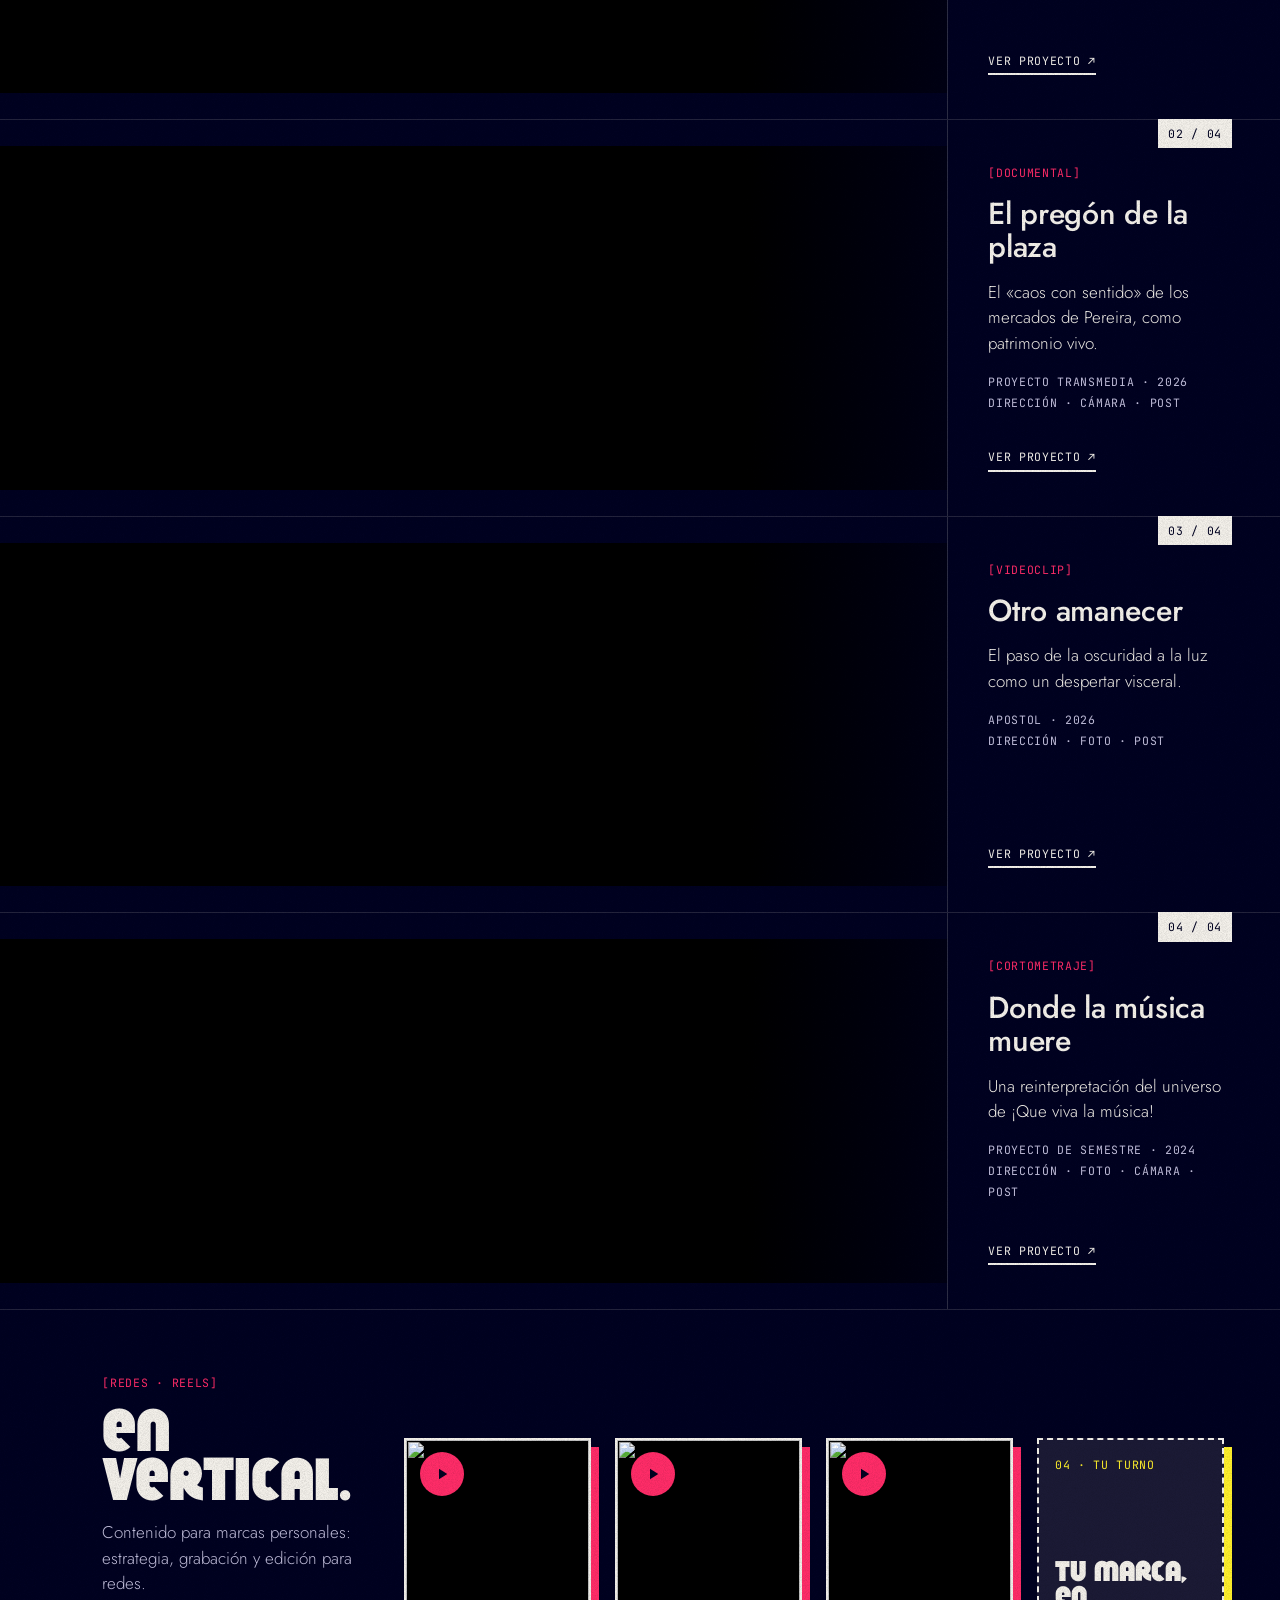
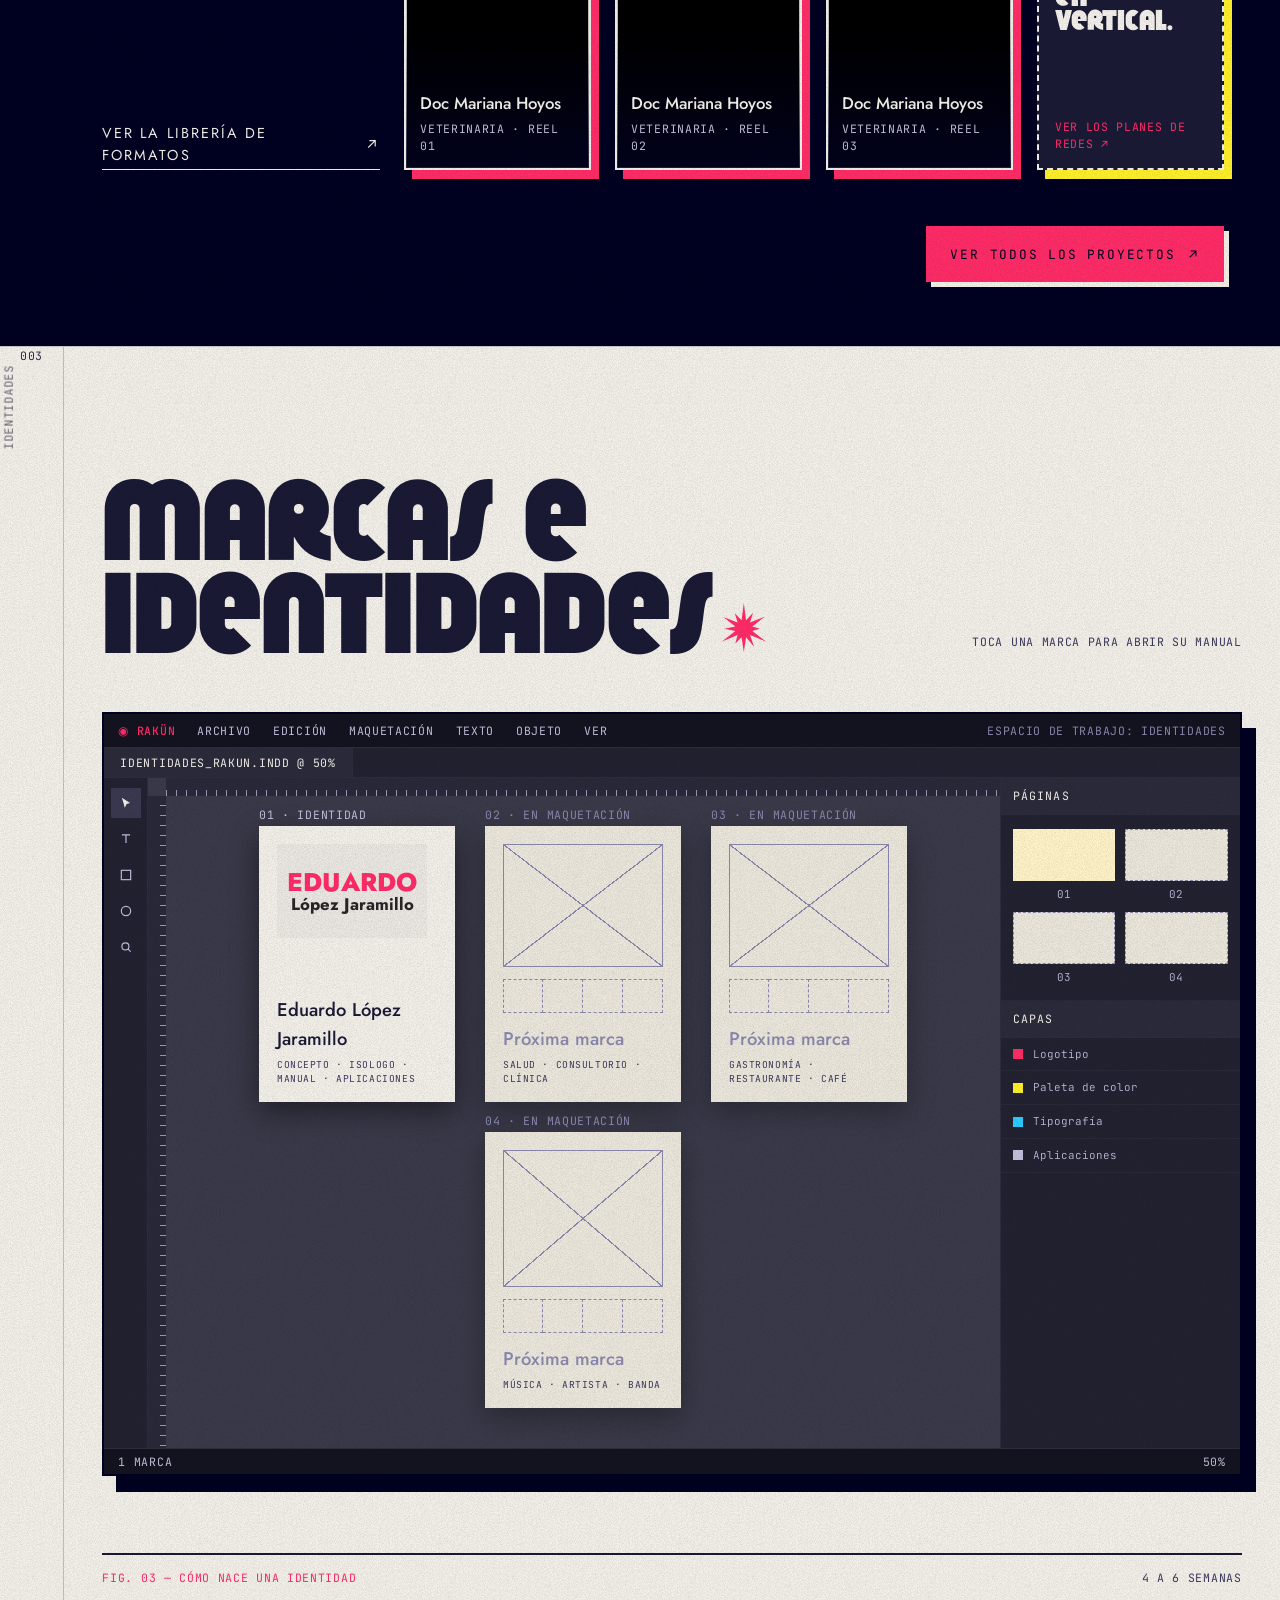
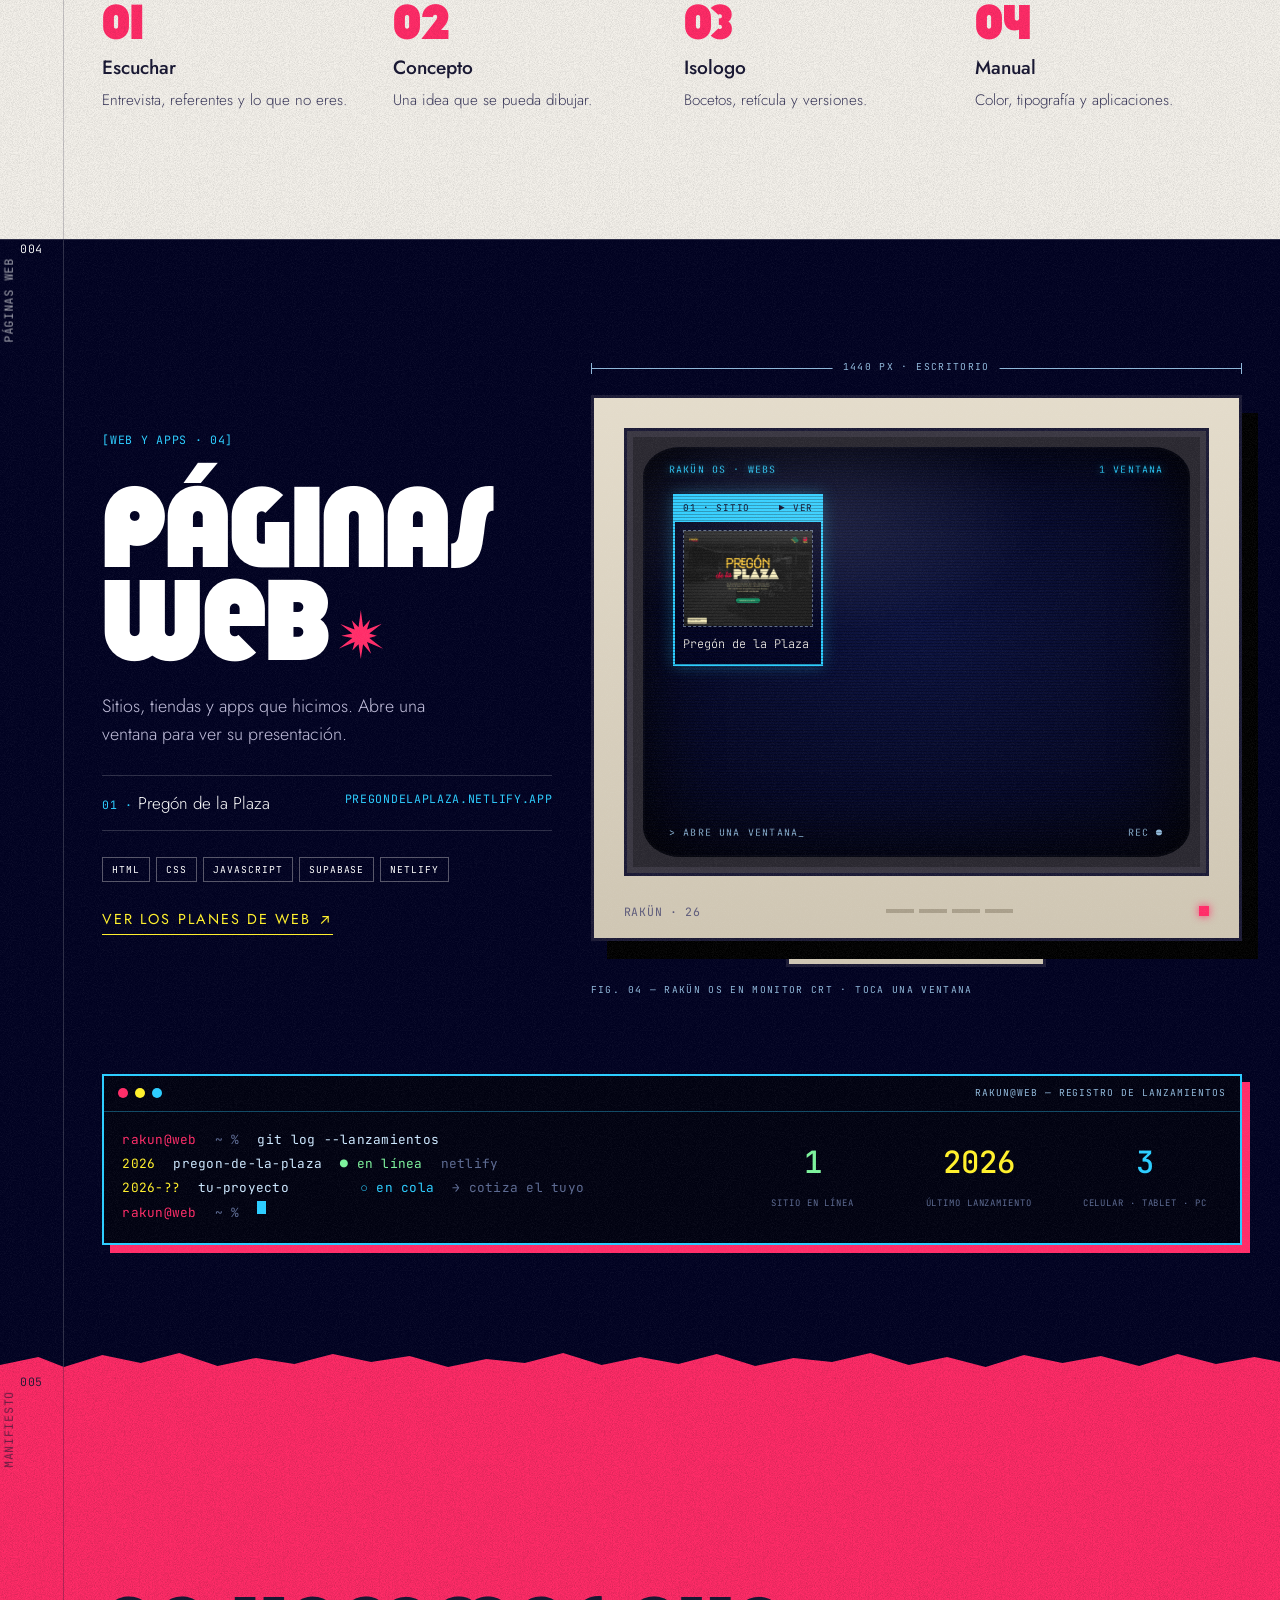
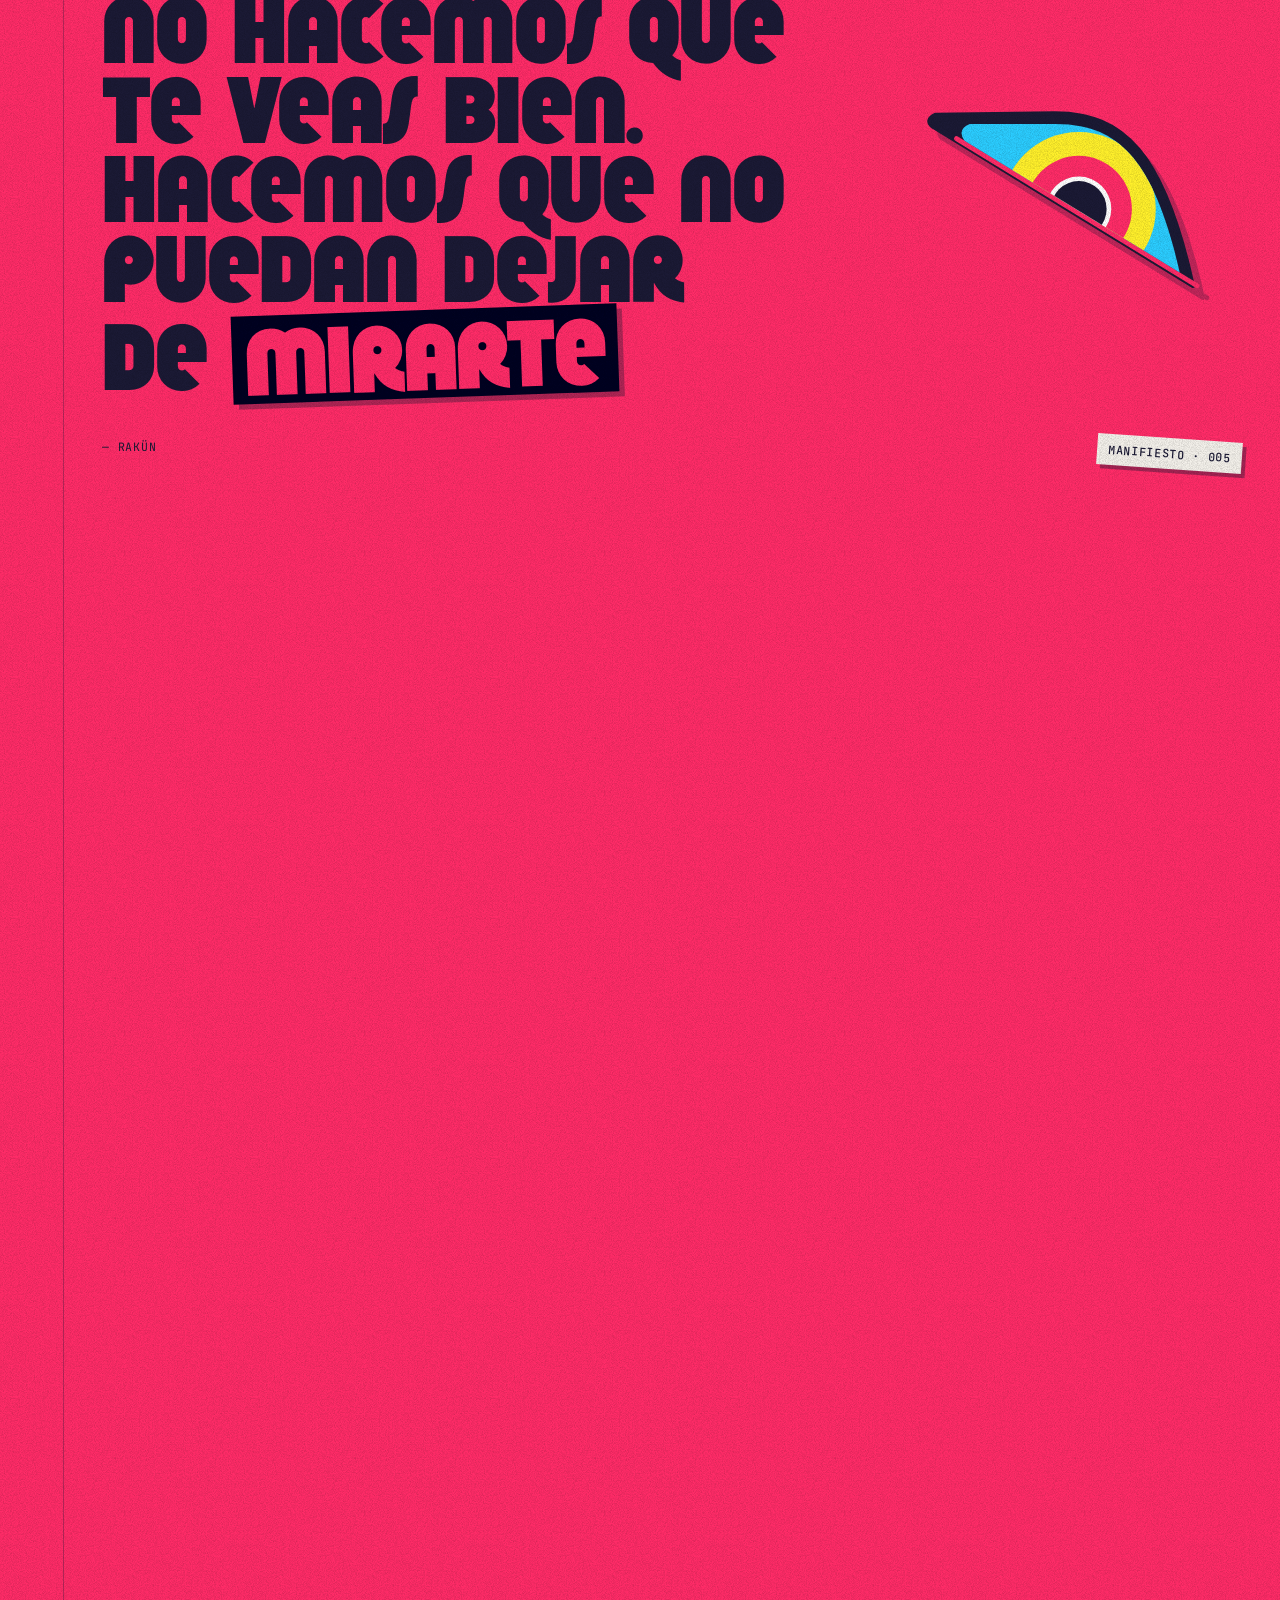
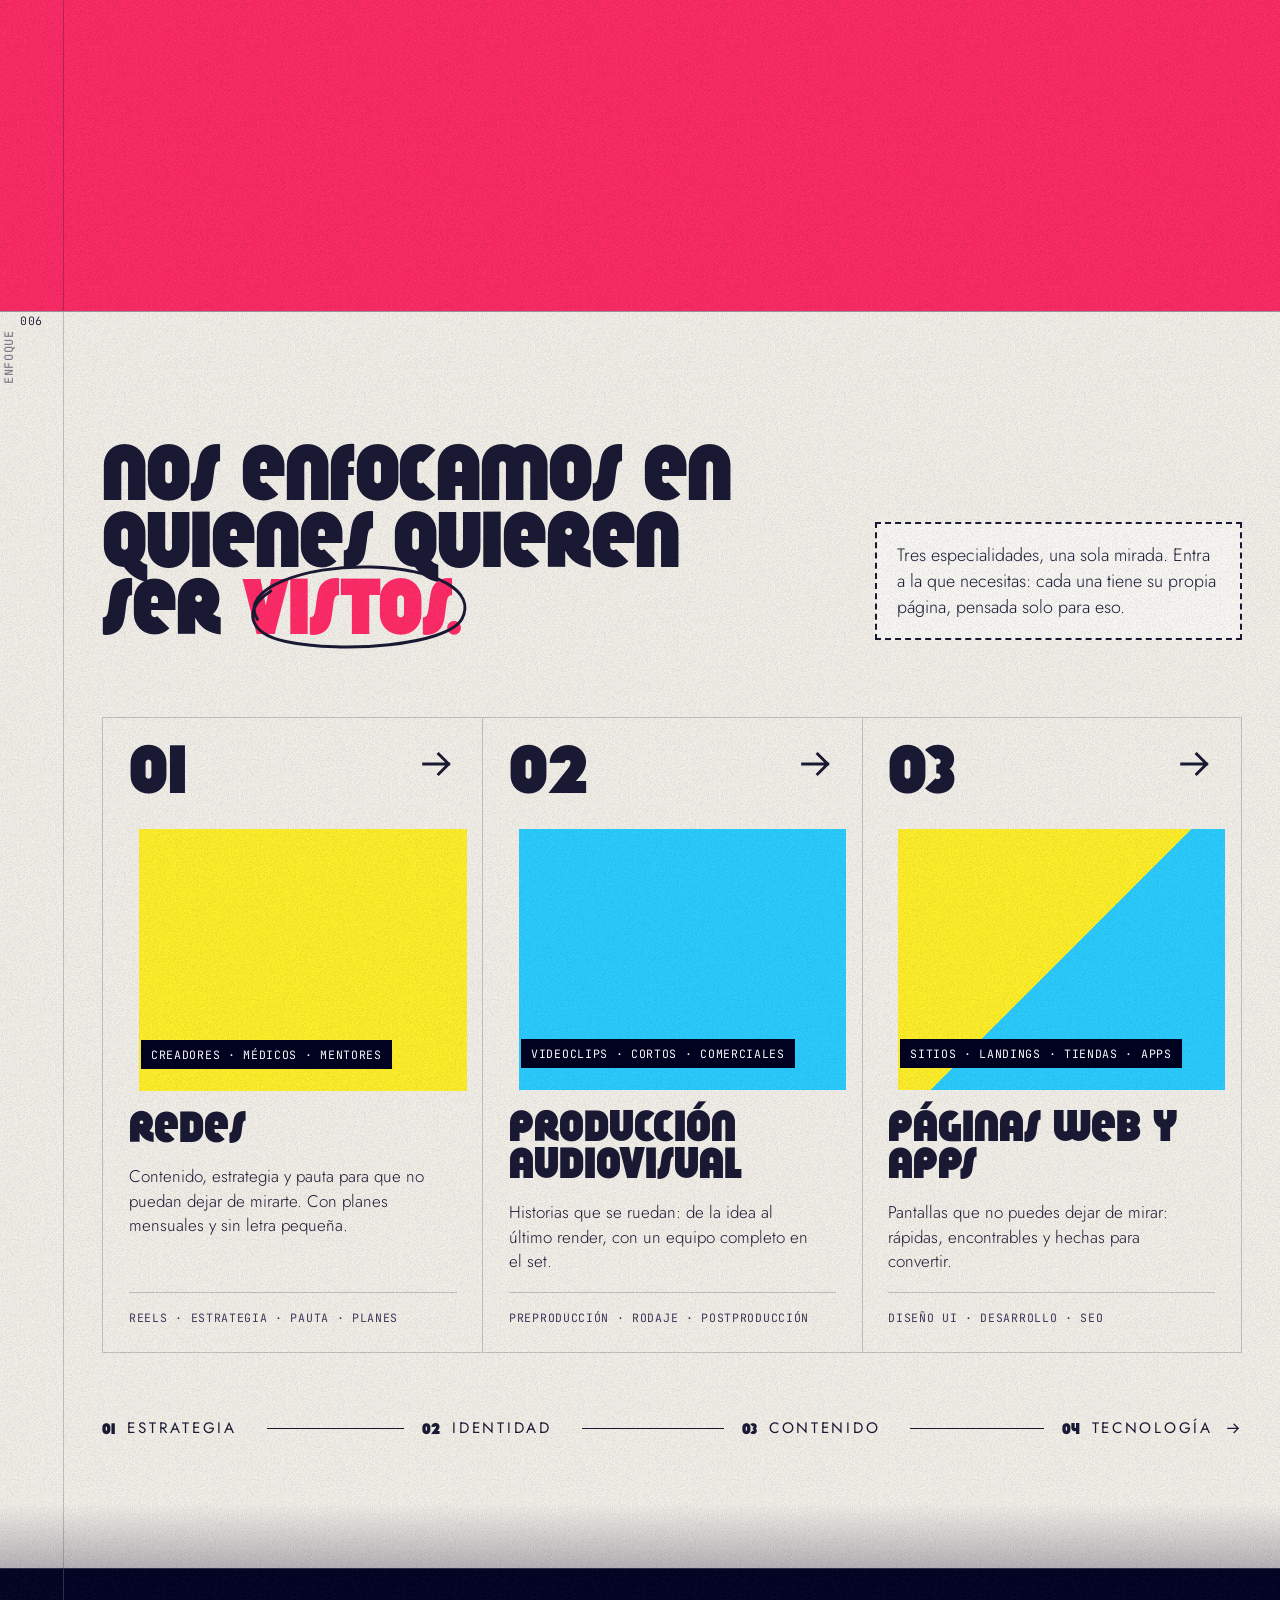
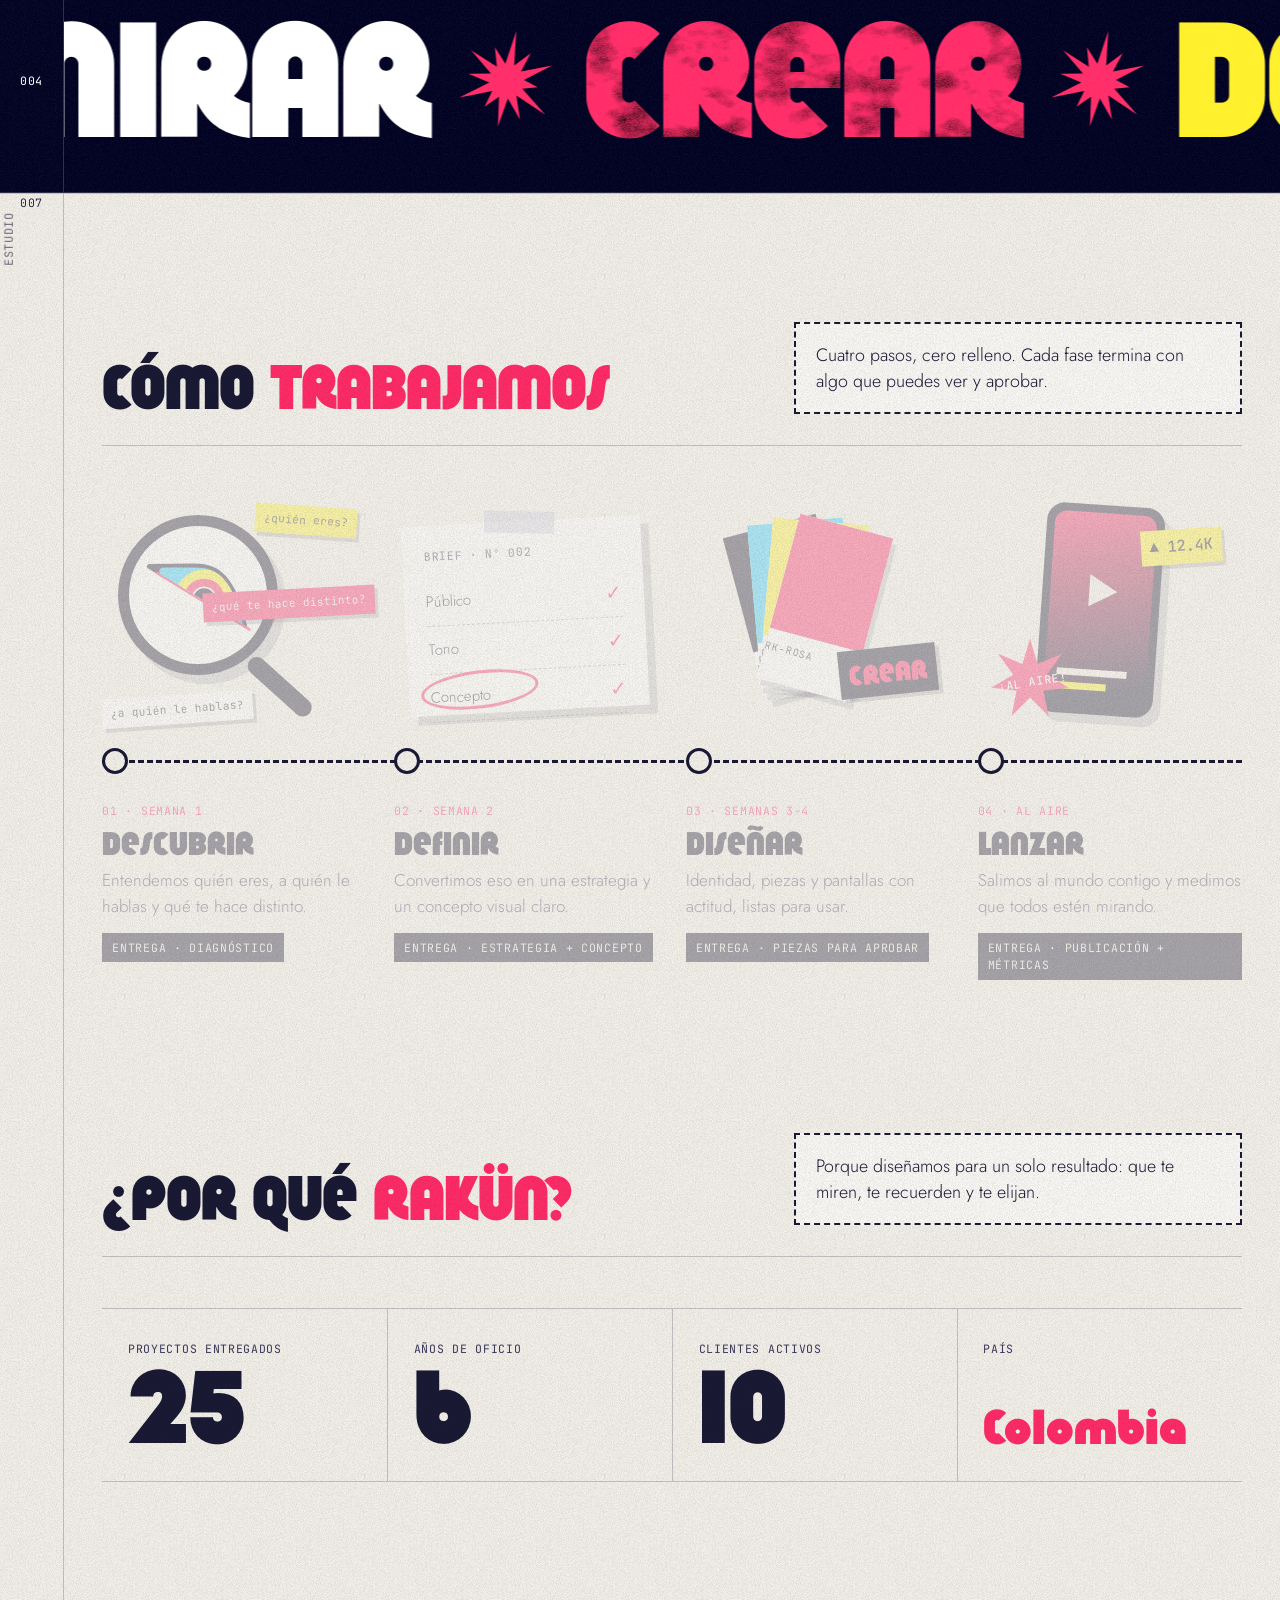
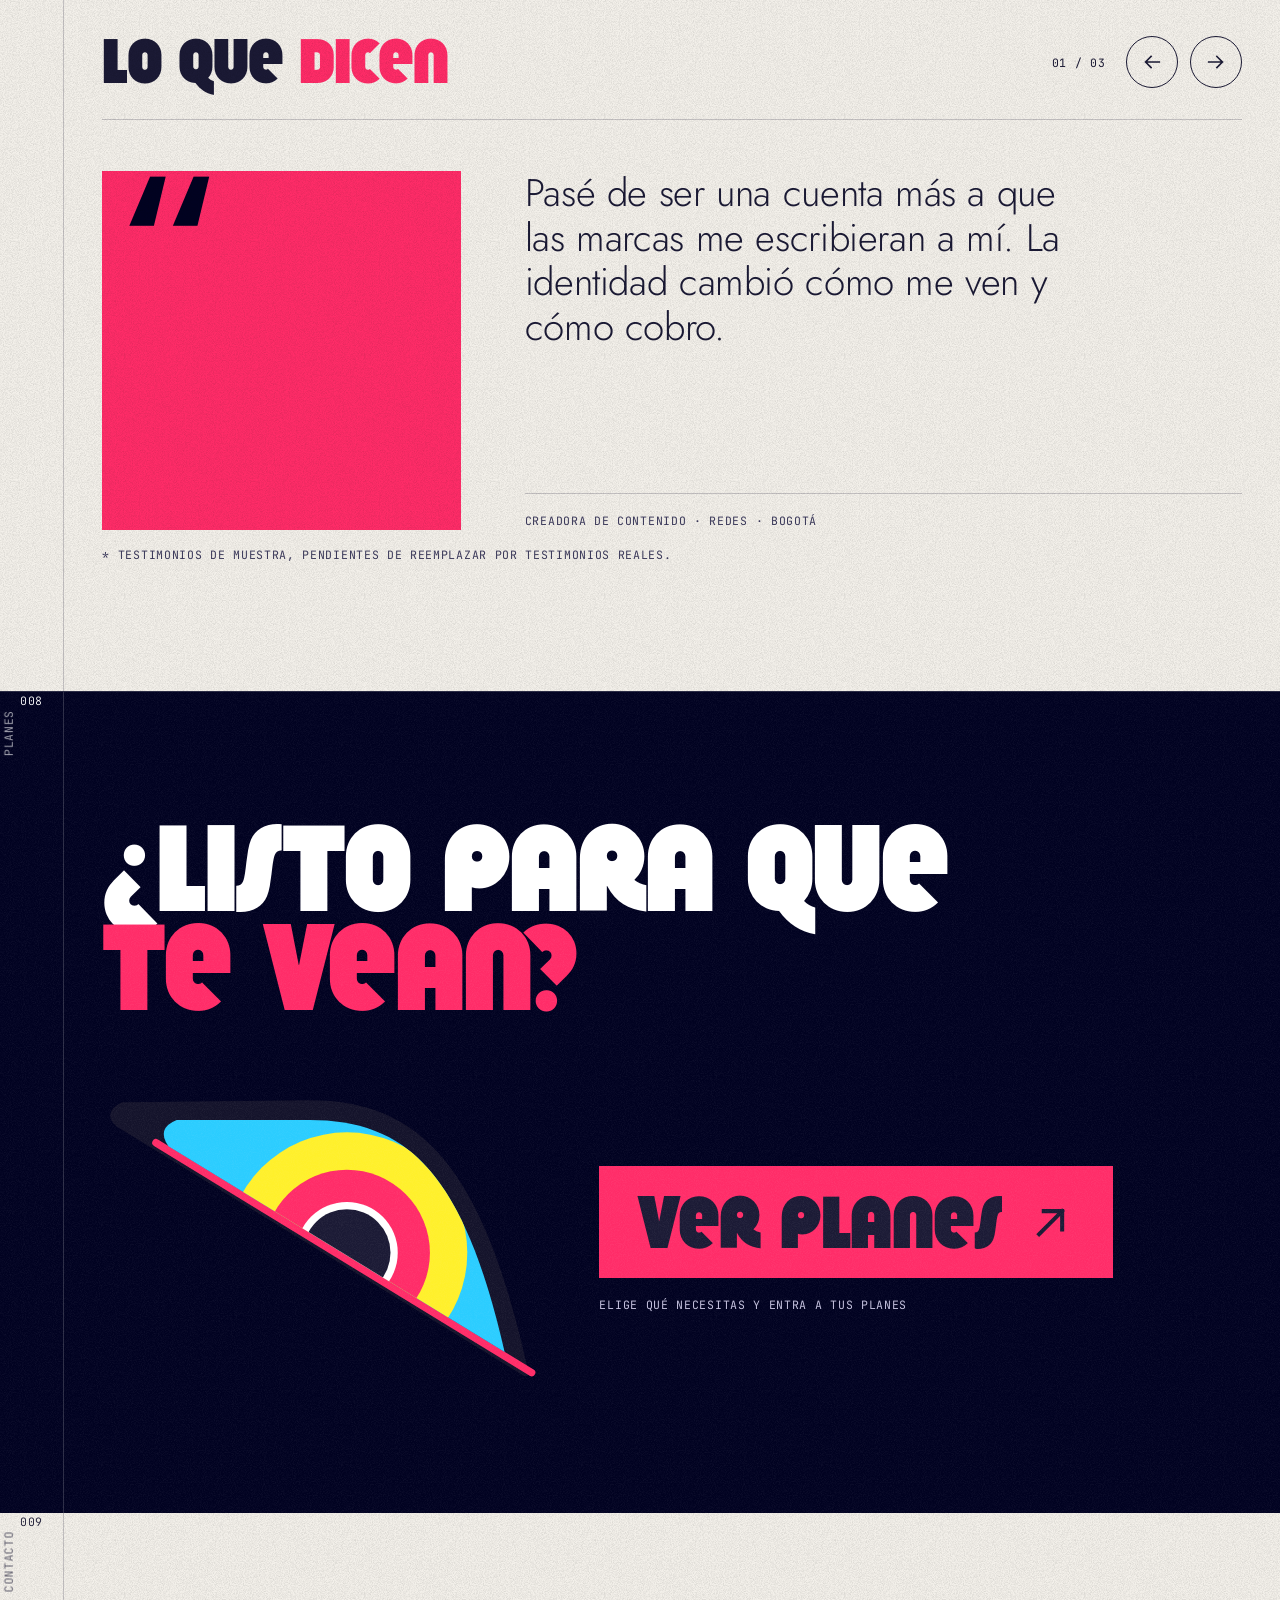
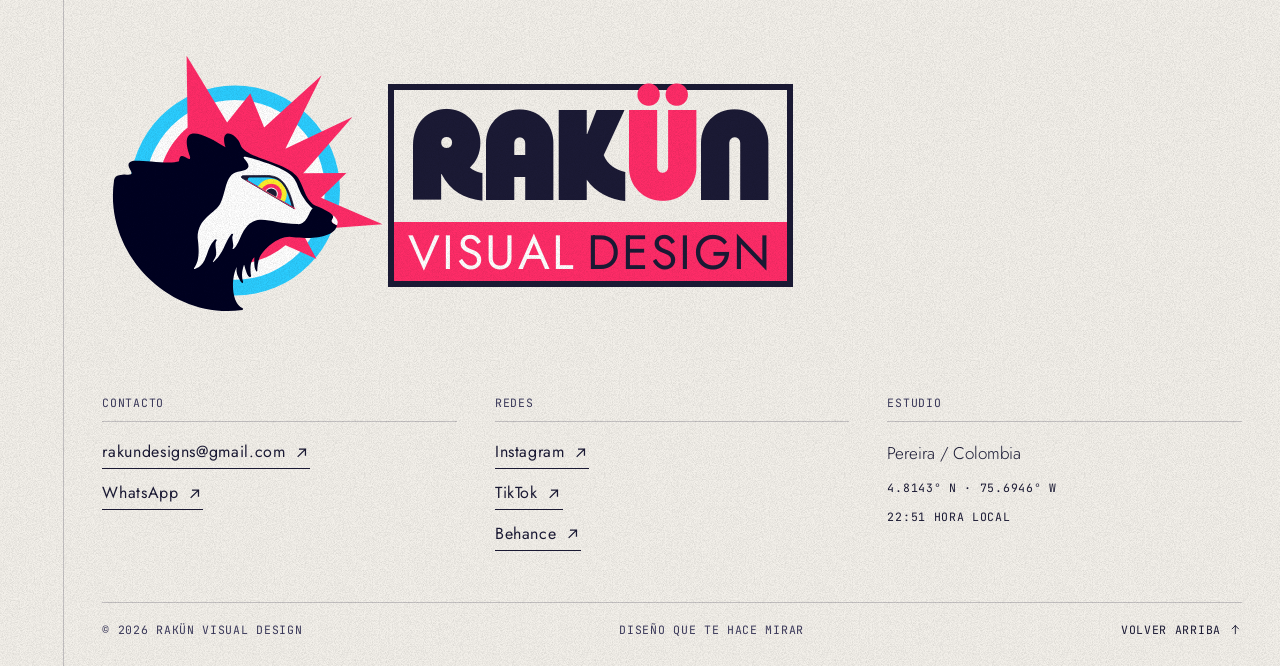
==== commit d1bad7a0: "Píxel de Meta (1106697768774228) en las páginas públicas: PageView, Lead al enviar una solicitud, Co" ====
--- a/index.html
+++ b/index.html
@@ -28,6 +28,7 @@
   <link rel="preconnect" href="https://fonts.gstatic.com" crossorigin>
   <link rel="stylesheet" href="https://fonts.googleapis.com/css2?family=Jost:wght@300;400;500&family=JetBrains+Mono:wght@400;500&family=Rubik:wght@800;900&display=swap">
   <link rel="preload" href="fonts/KnuckleDown.otf" as="font" type="font/otf" crossorigin>
+  <script src="pixel.js" defer></script>
   <link rel="stylesheet" href="styles.css">
   <link rel="stylesheet" href="trabajo/trabajo.css">
   <link rel="icon" href="assets/favicon.svg" type="image/svg+xml">
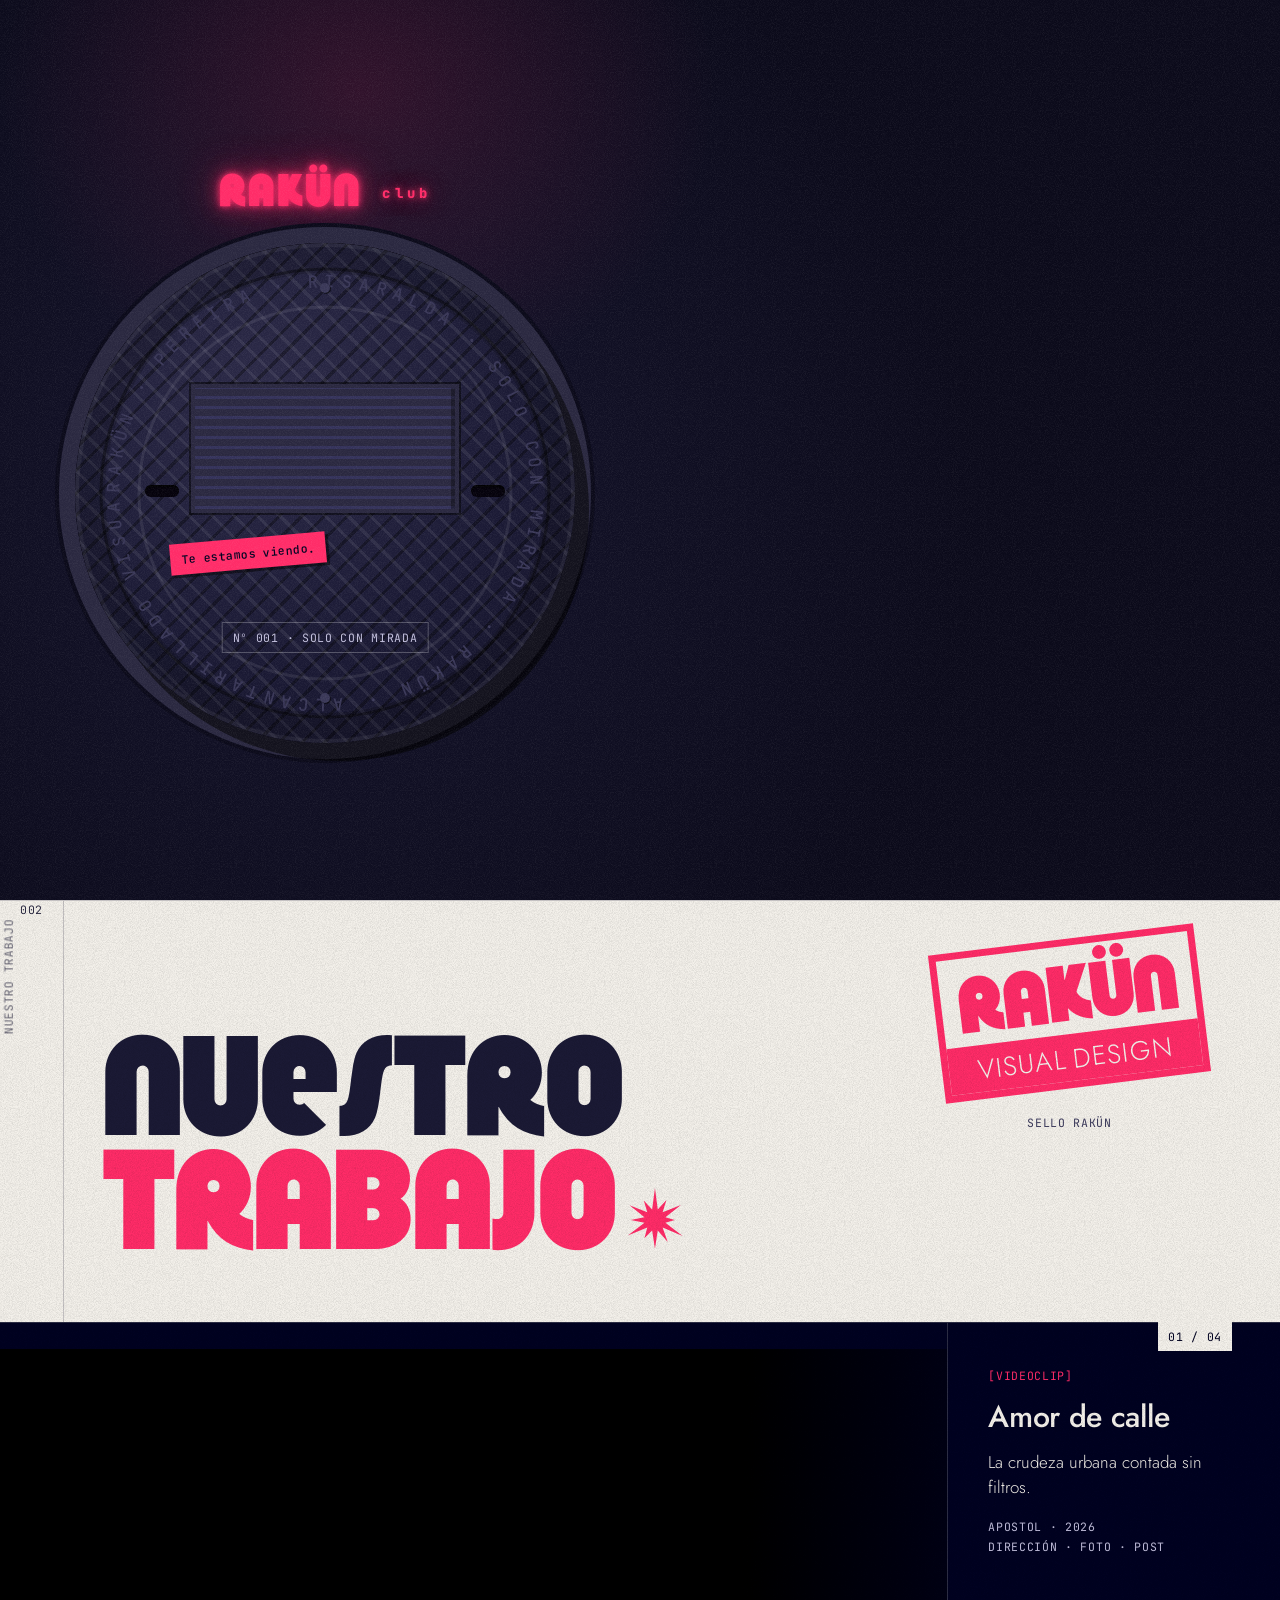
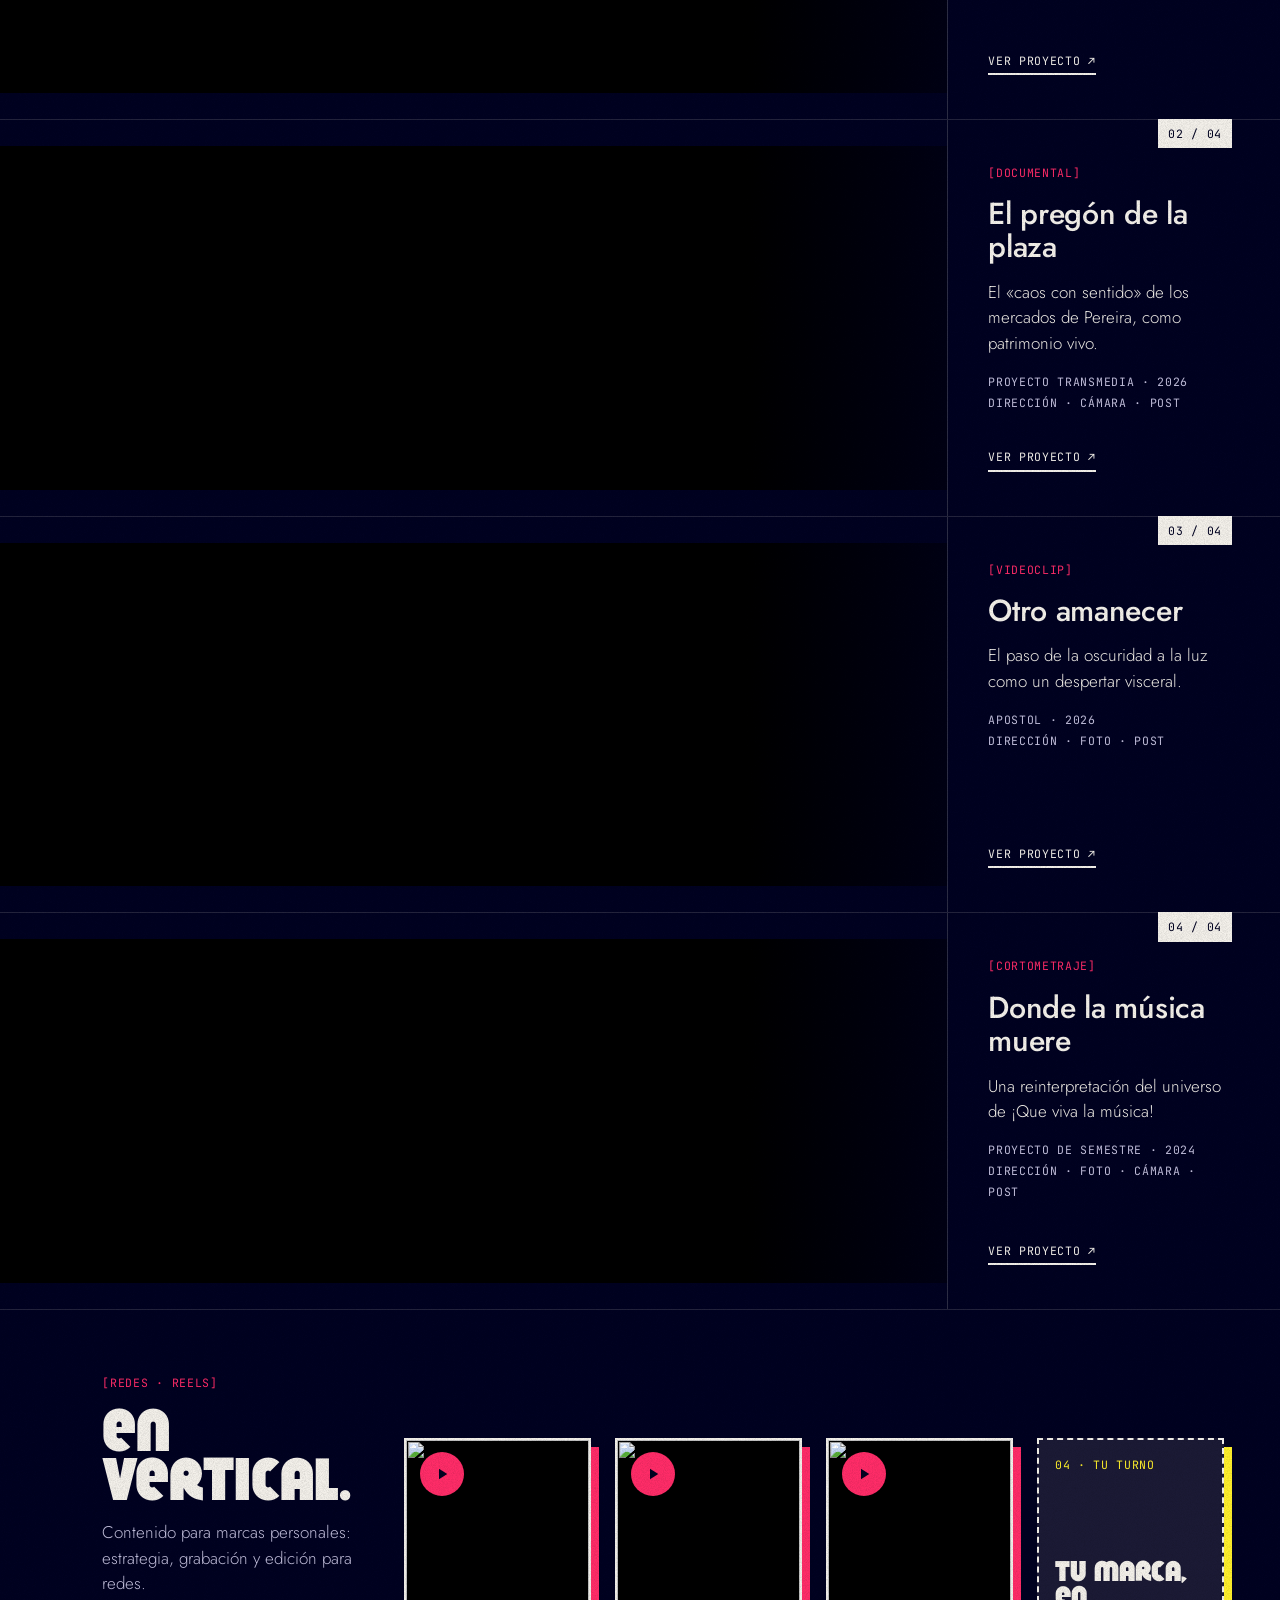
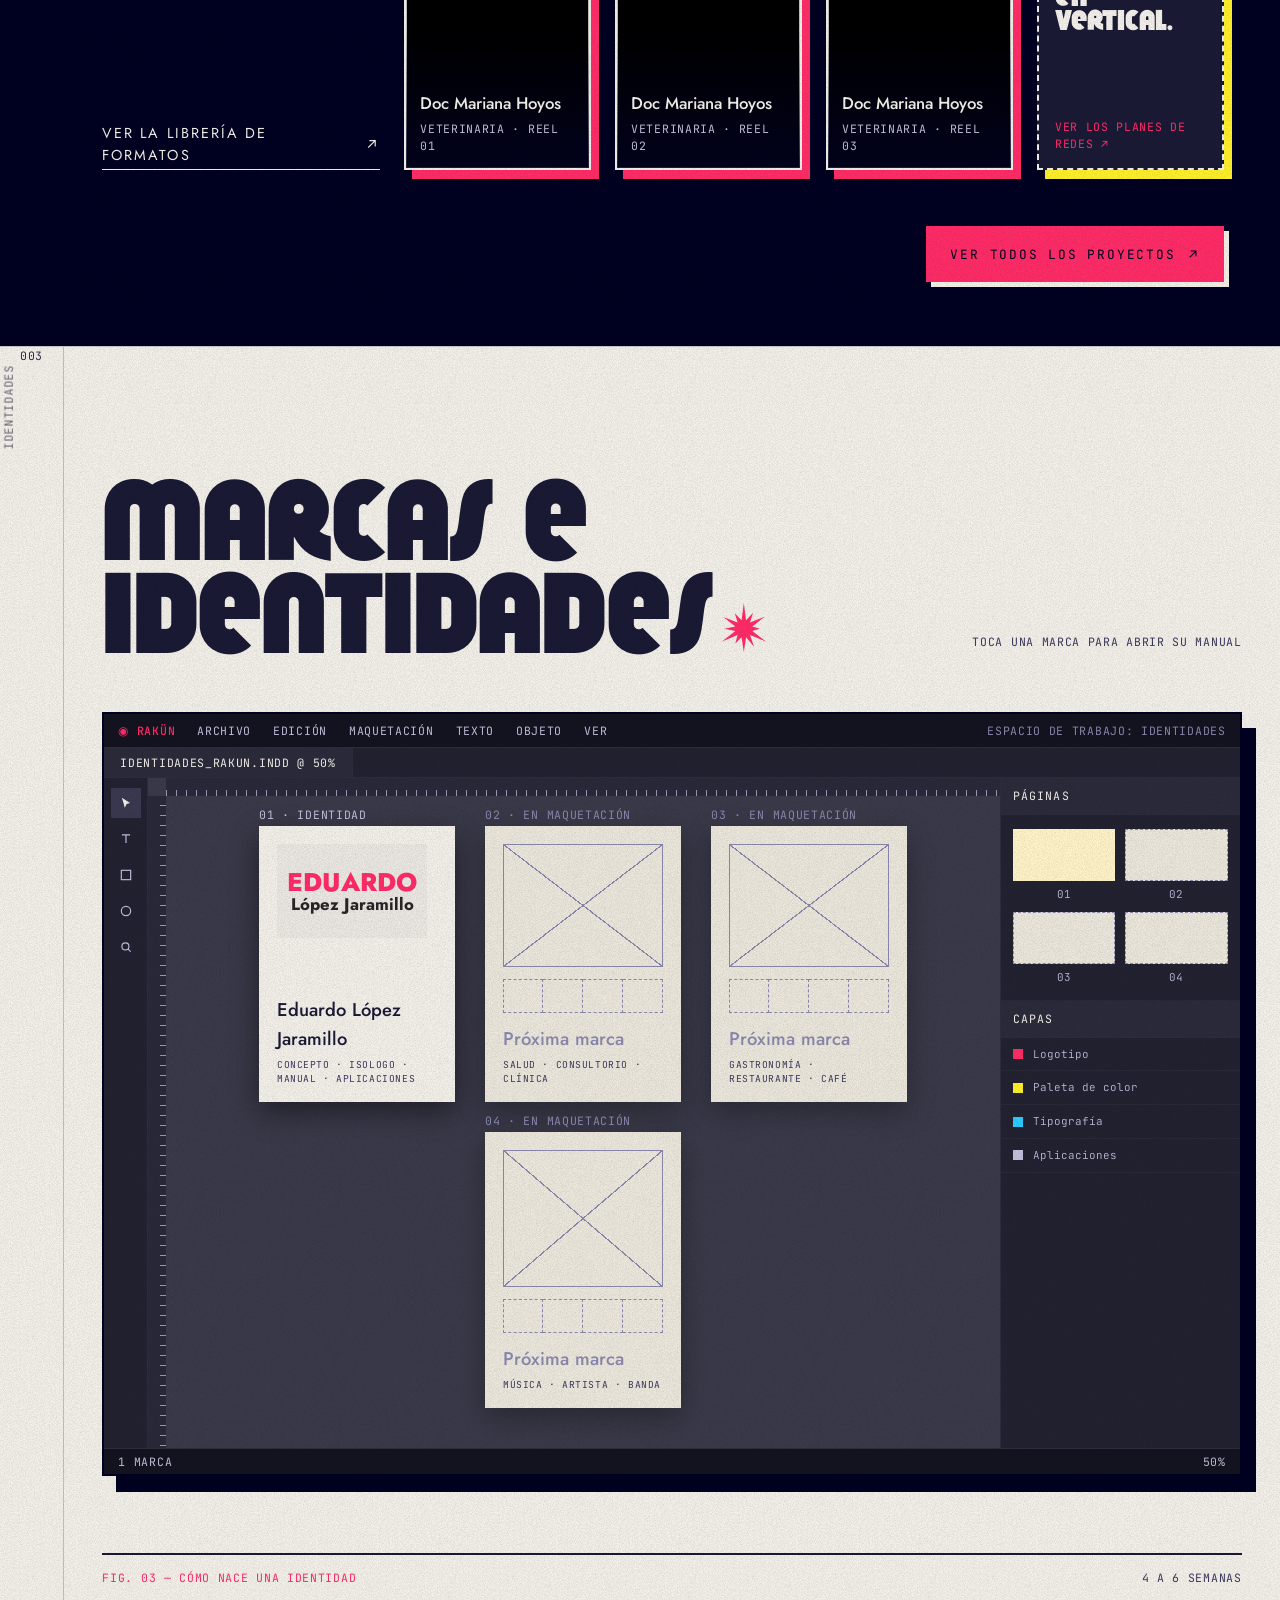
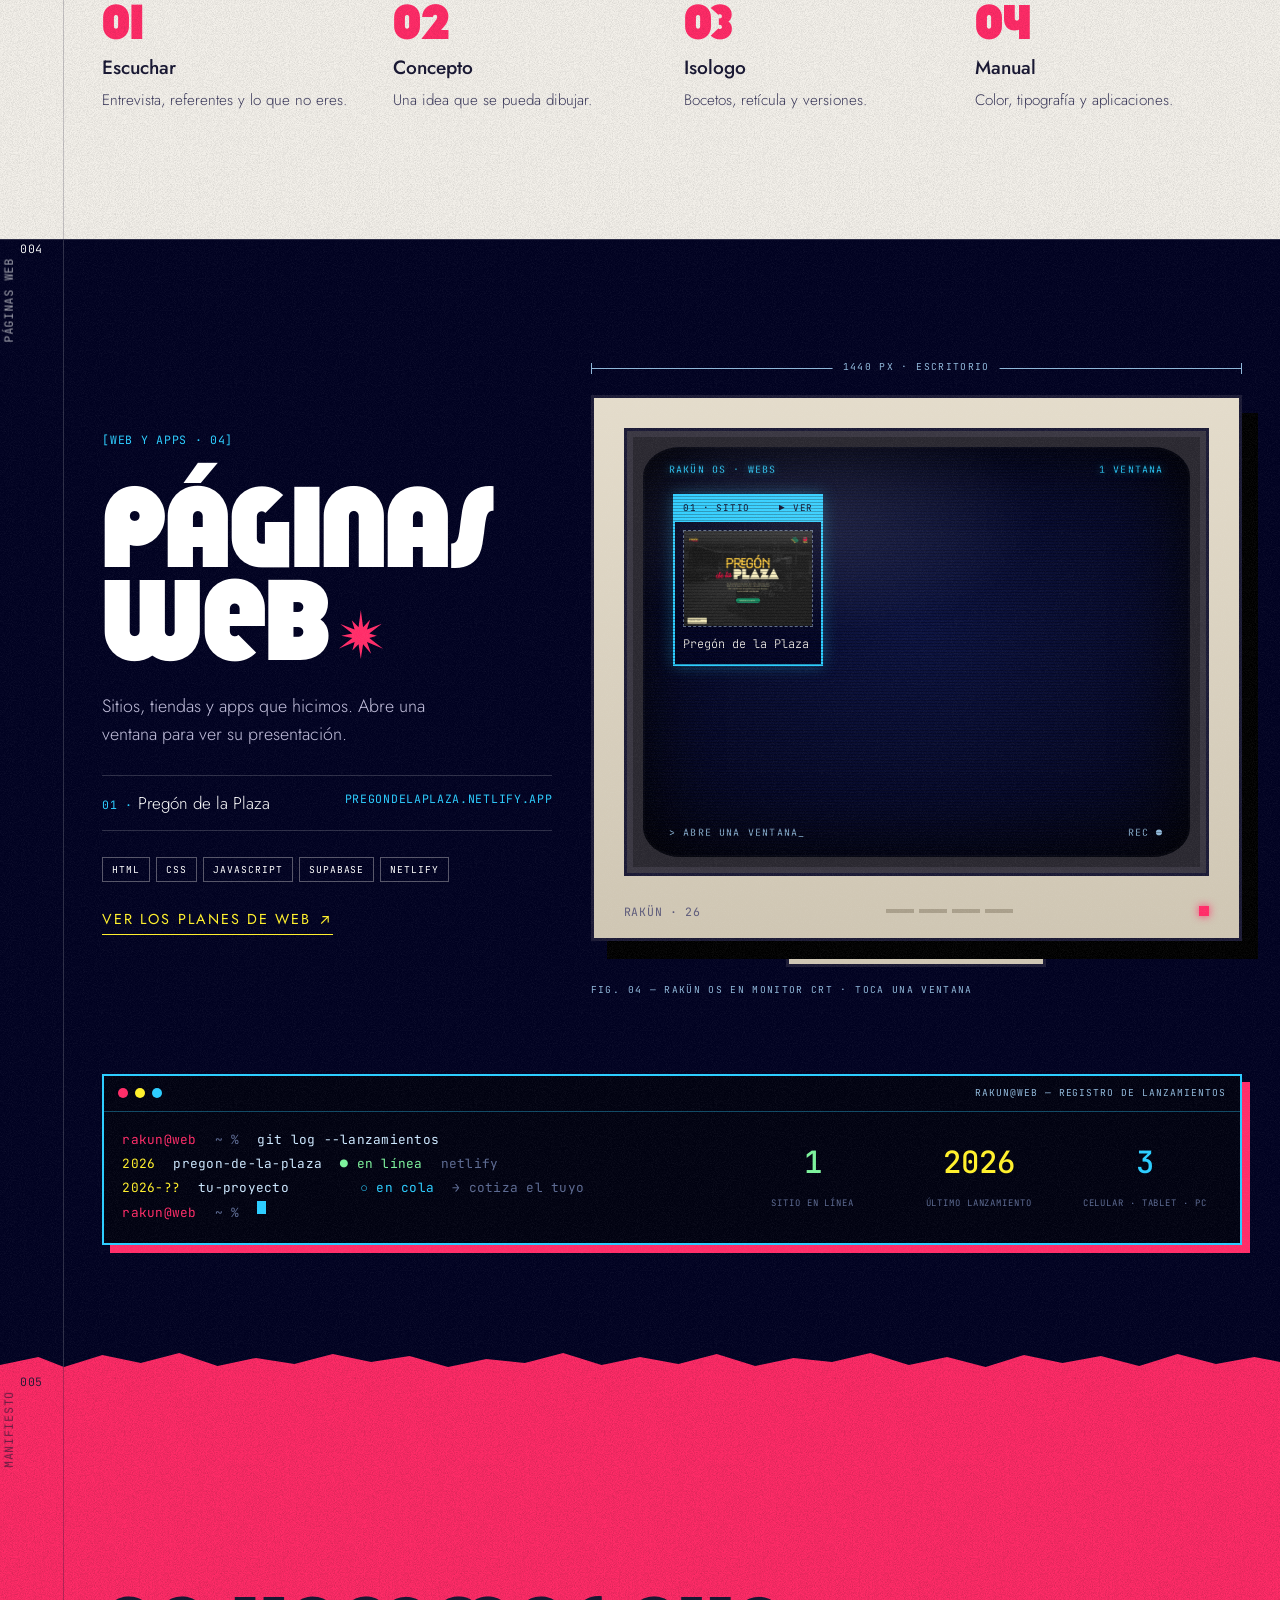
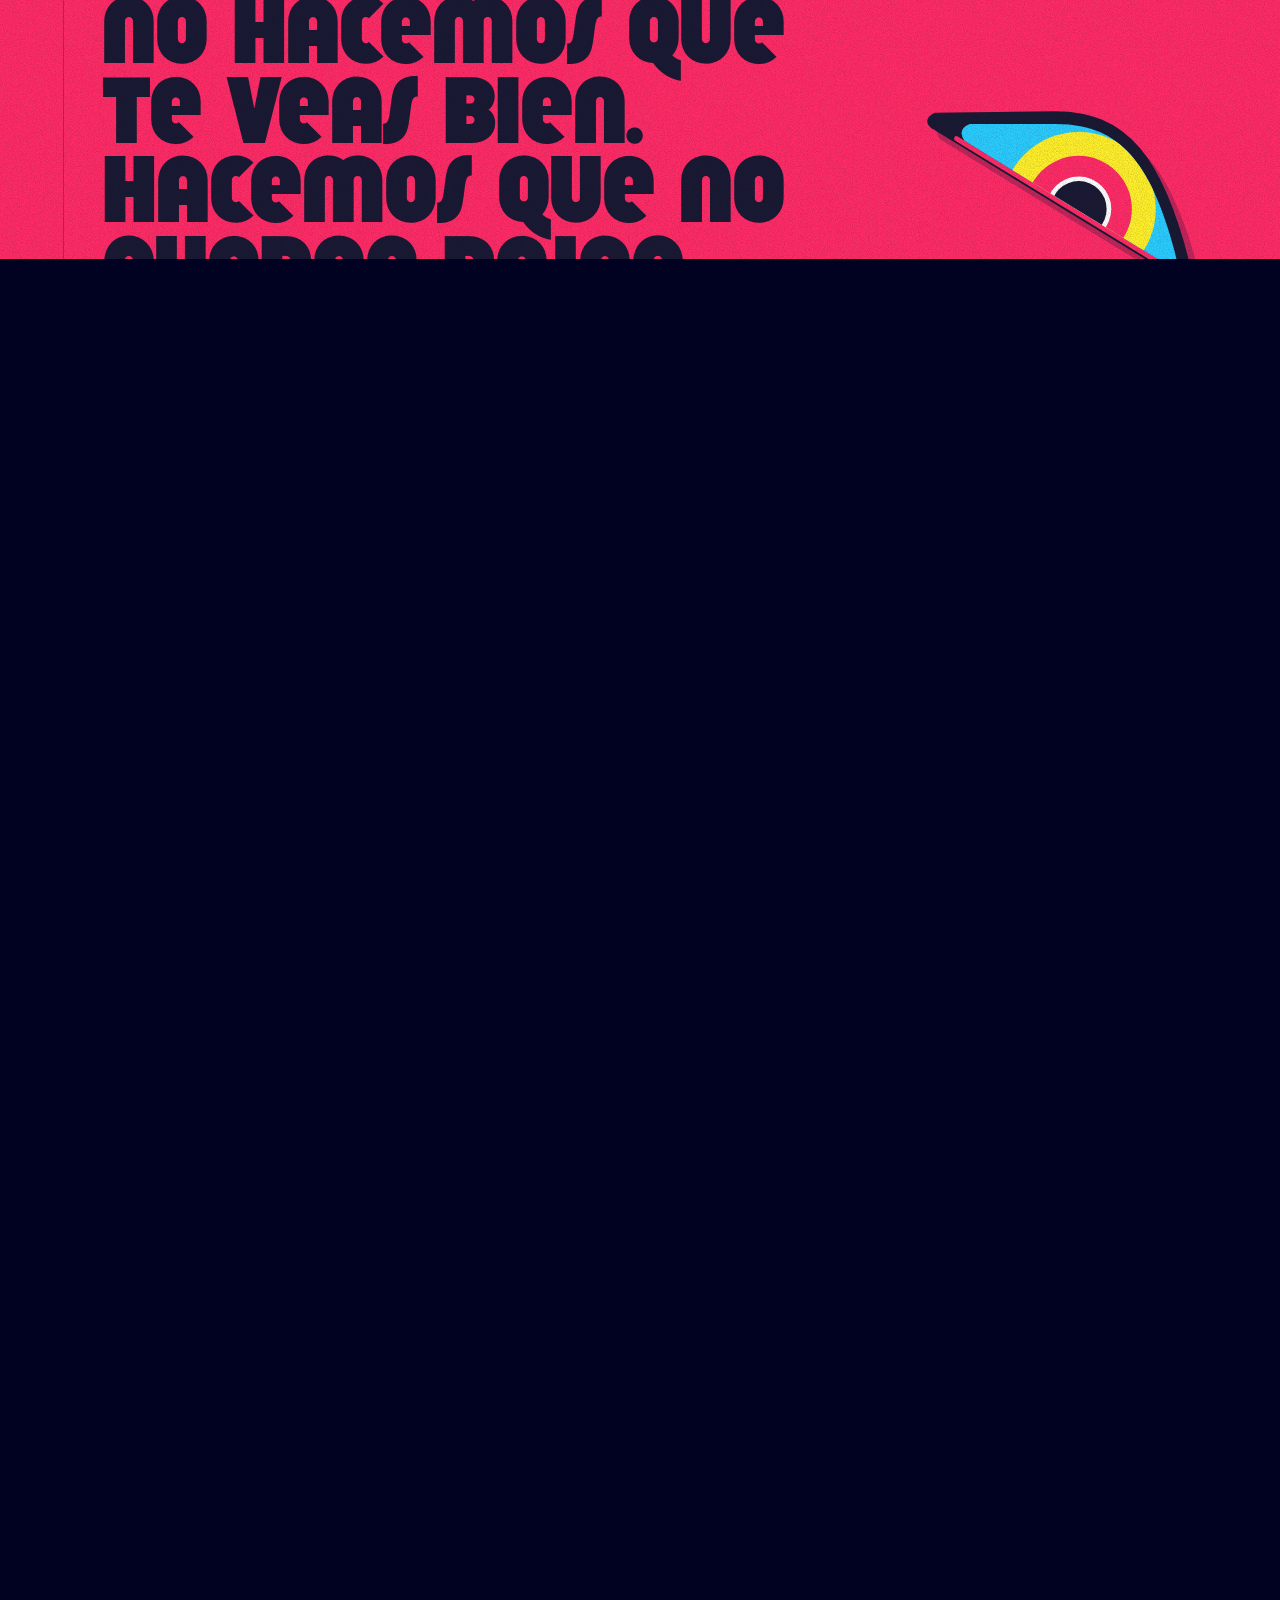
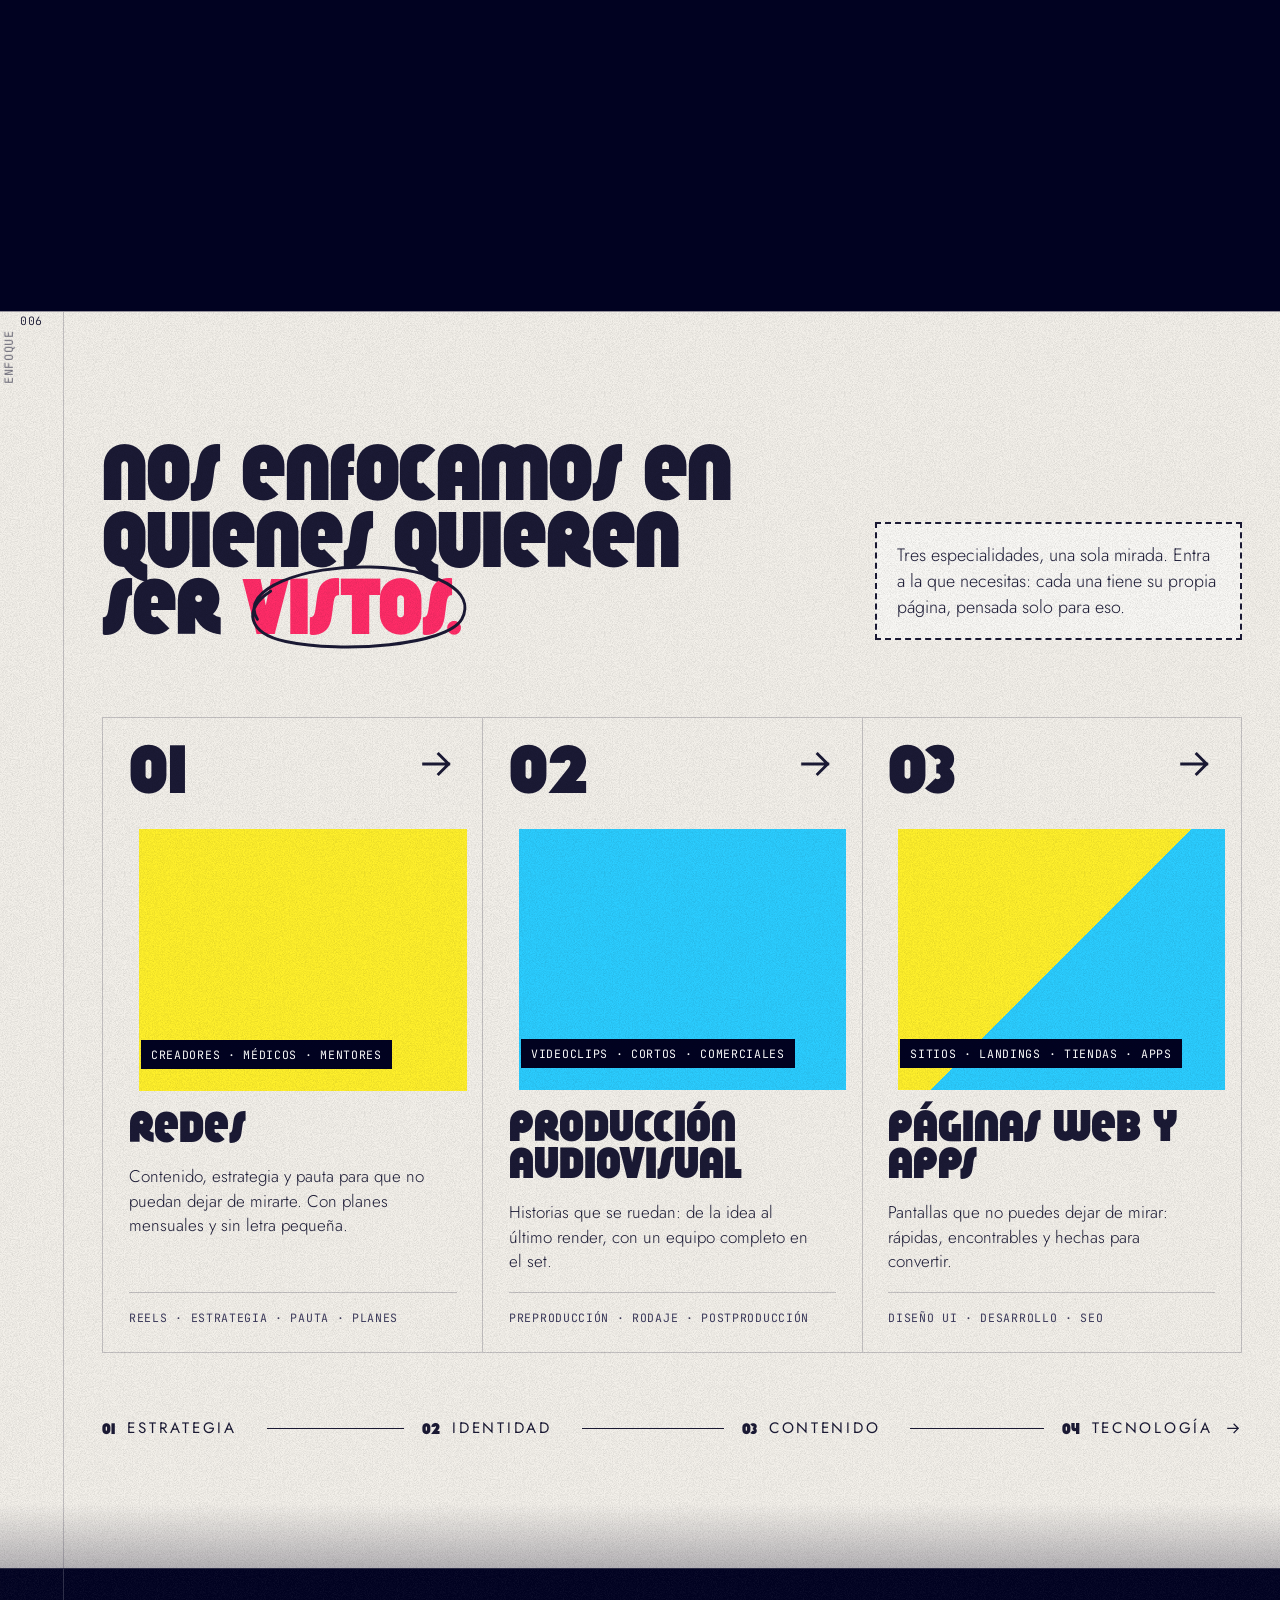
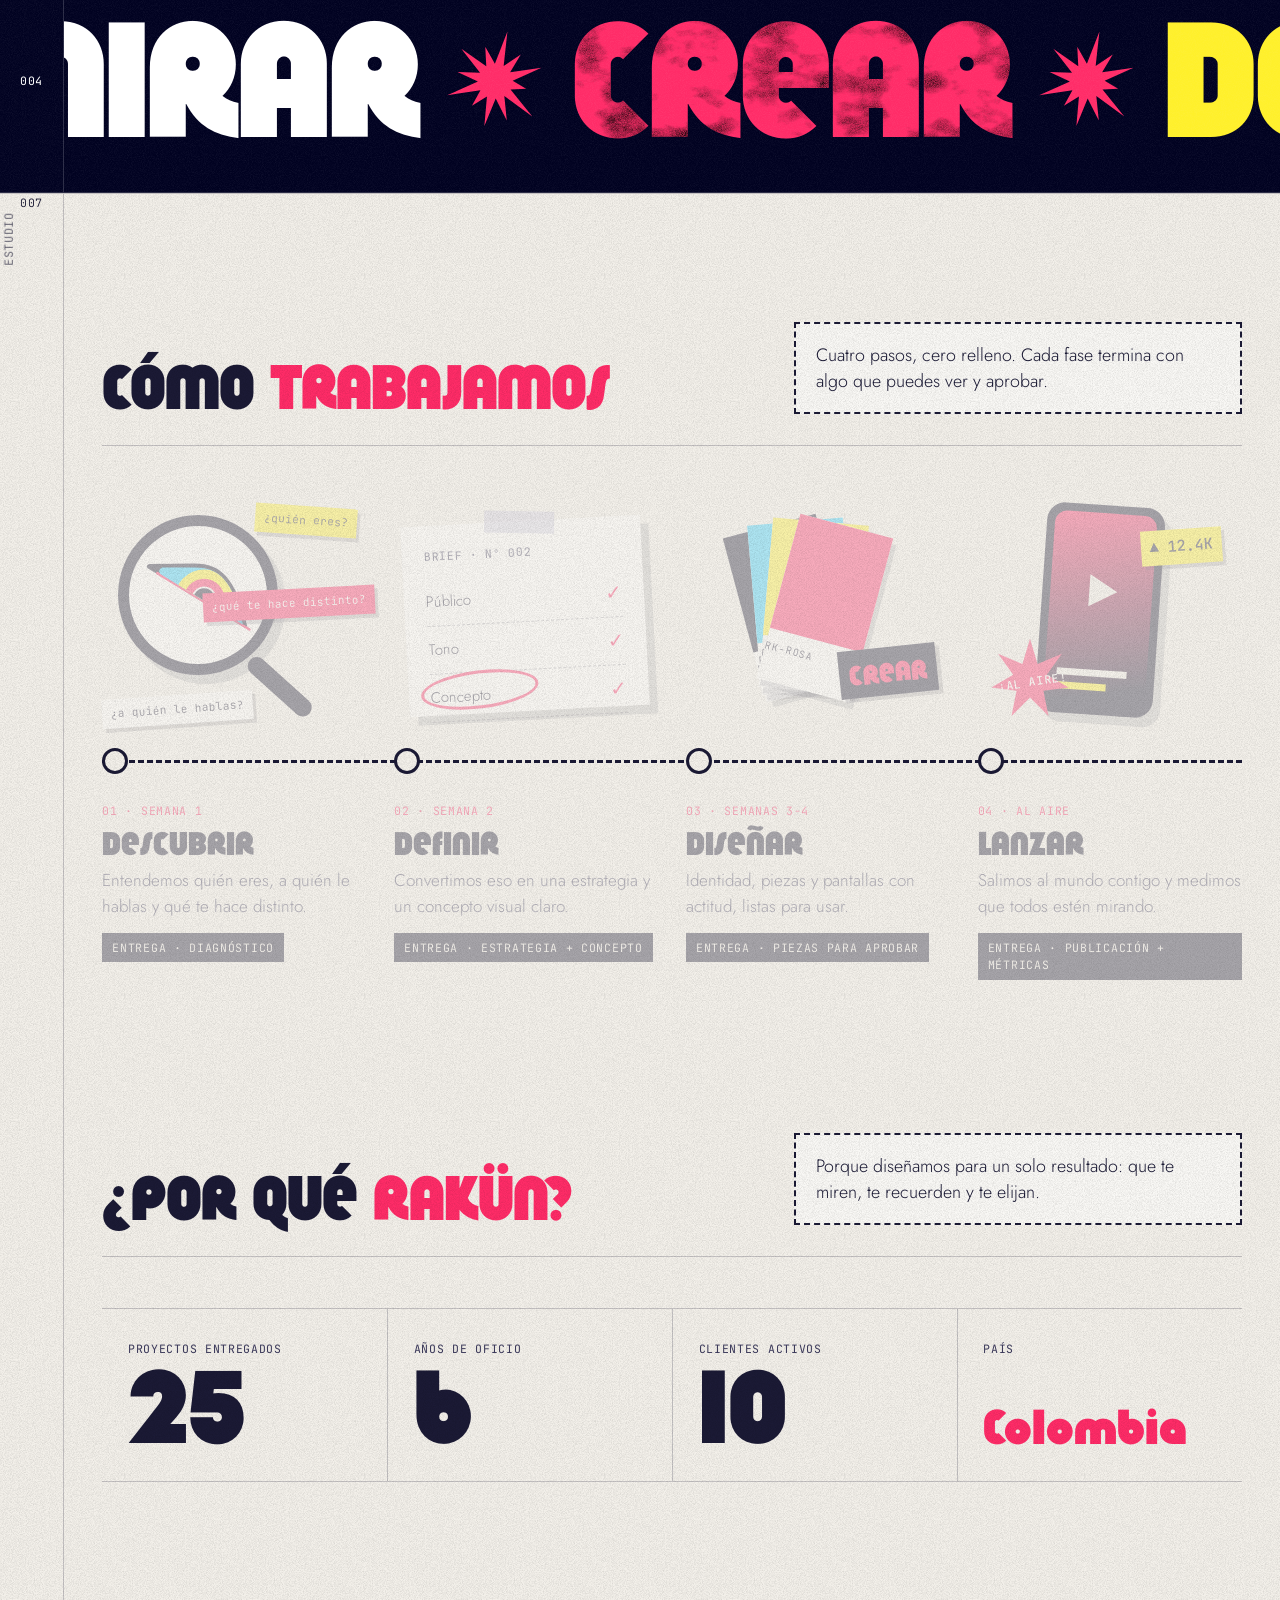
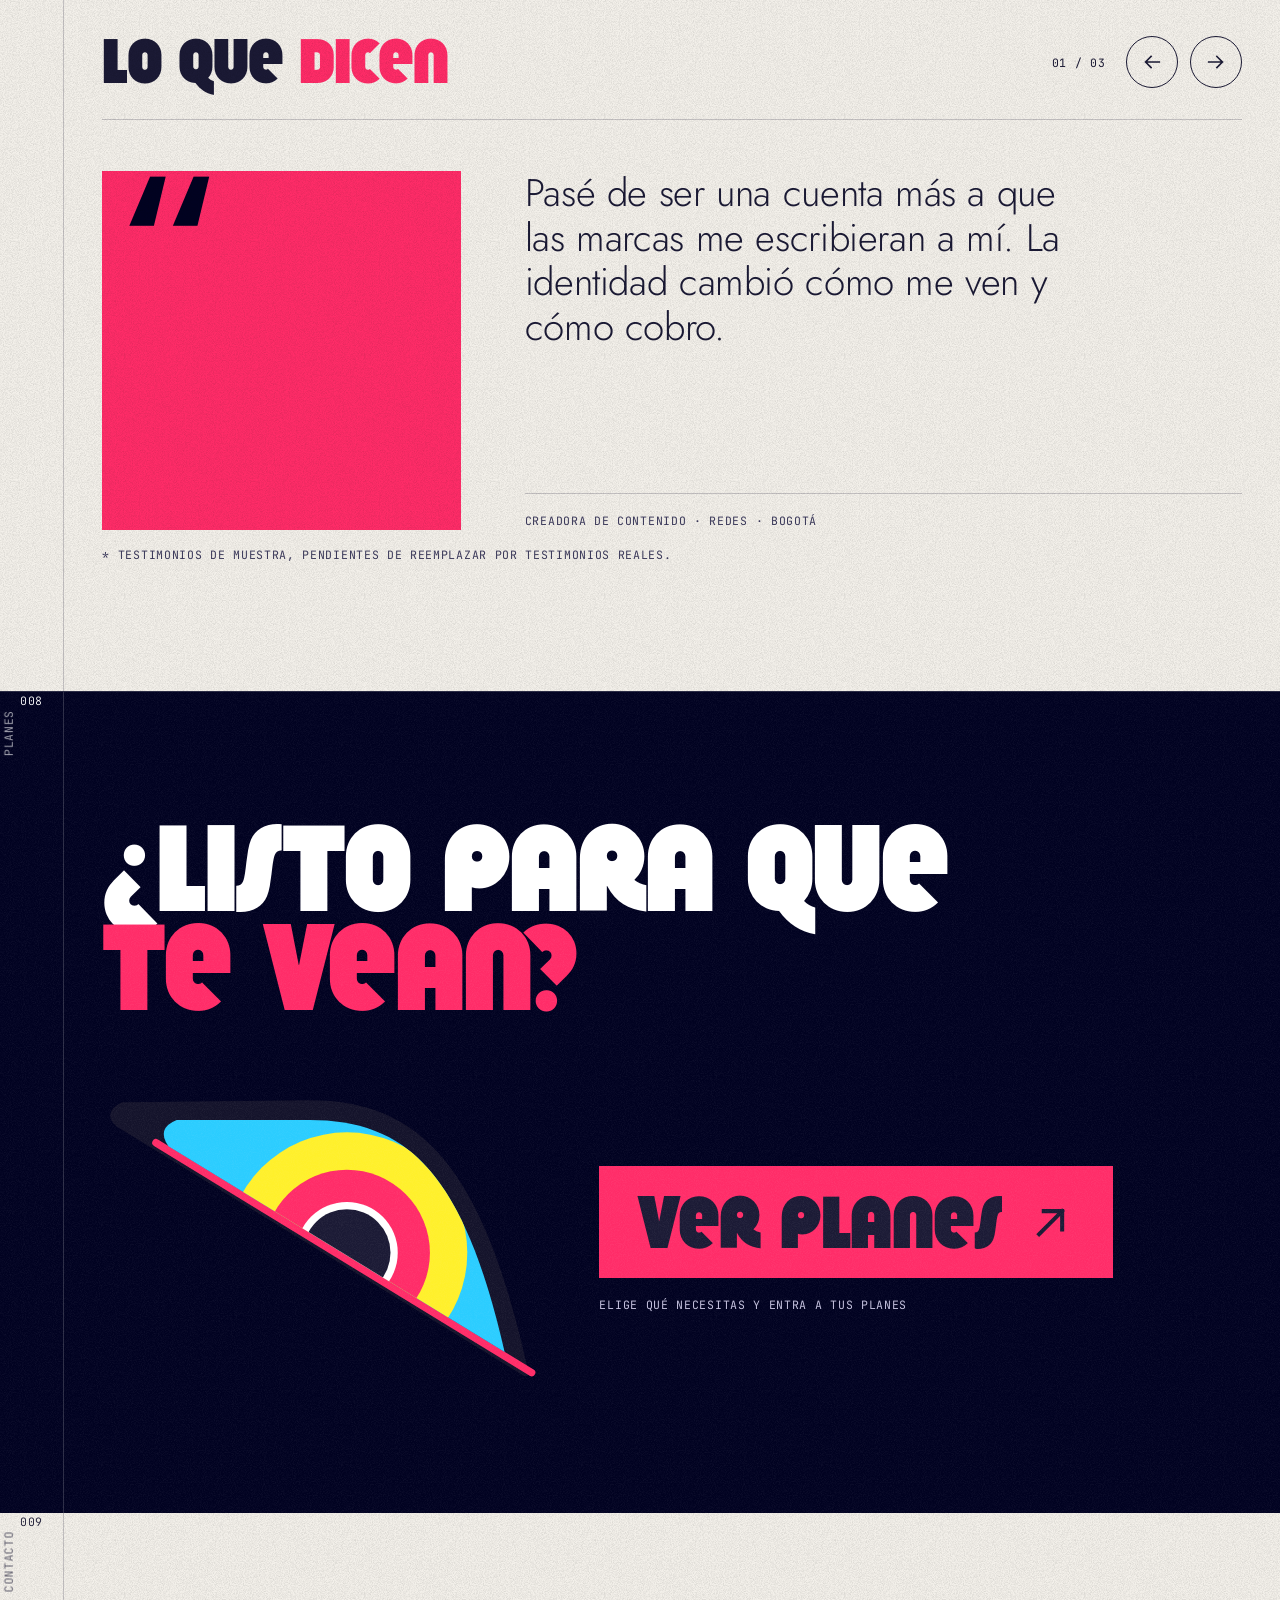
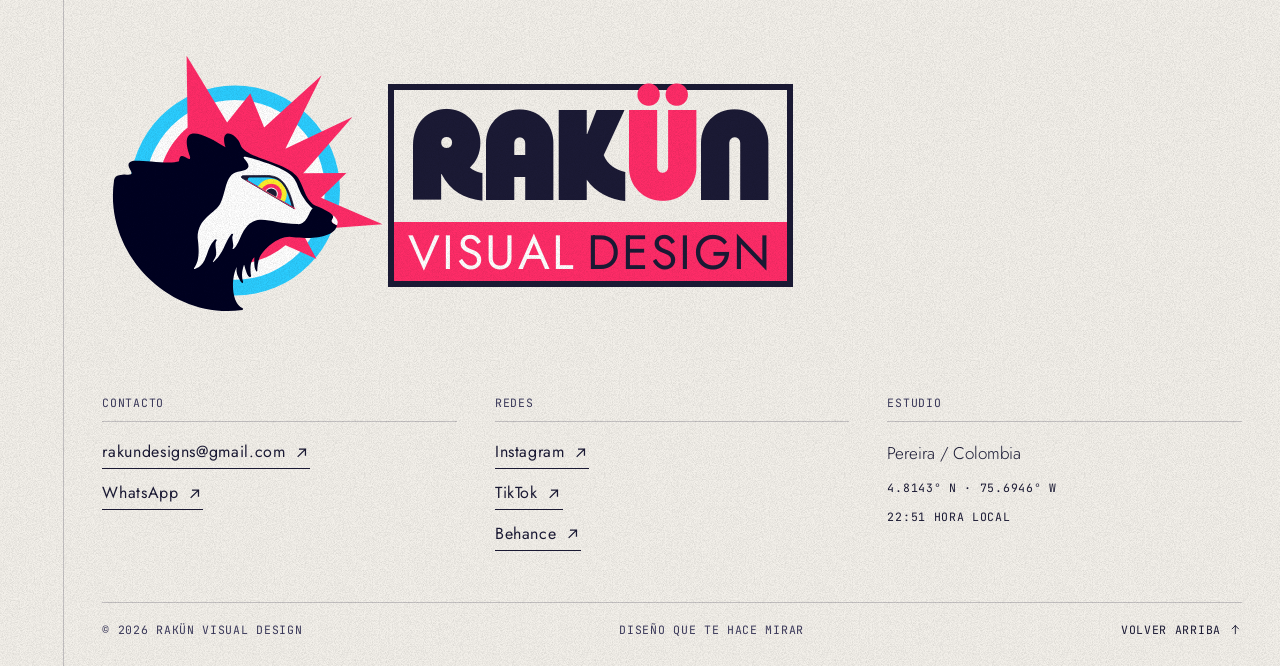
==== commit 5a80f6aa: "Entrada: «Solo vengo a mirar» como un cuarto boleto oscuro y punteado (opción A), compacto en celula" ====
--- a/index.html
+++ b/index.html
@@ -227,7 +227,12 @@
         <svg class="ico ticket__ico" aria-hidden="true"><use href="#i-ne"/></svg>
       </a>
     </div>
-    <button class="door__enter mono" type="button" data-door-enter>Solo vengo a mirar <span aria-hidden="true">→</span> entrar a RAKÜN</button>
+    <button class="ticket door__enter" type="button" data-door-enter>
+      <span class="mono ticket__n">Sin afán</span>
+      <span class="ticket__name">Solo vengo a mirar</span>
+      <span class="ticket__line">Entrar a RAKÜN y ver todo</span>
+      <span class="door__enter-ar" aria-hidden="true">→</span>
+    </button>
     <p class="mono door__fine" aria-hidden="true">fig. 000 — la entrada · 4.8143° N · 75.6946° W</p>
   </div>
   <span class="door__cut" aria-hidden="true"></span>
--- a/styles.css
+++ b/styles.css
@@ -1748,3 +1748,26 @@
 .start__go { font-size: .62rem; color: var(--pink); }
 .start-open body { overflow: hidden; }
 .start__box:focus { outline: none; }
+
+/* Puerta: «Solo vengo a mirar» como un cuarto boleto, oscuro y punteado (lienzo «Entrada · opción A») */
+.ticket.door__enter {
+  align-self: stretch; margin-top: 0; padding: 10px 28px 10px 22px; gap: 2px 18px; cursor: pointer;
+  background: transparent; color: var(--cream);
+  border: 2px dashed var(--mist); border-left: 10px solid var(--mist); box-shadow: none;
+  font: inherit; text-align: left;
+}
+.ticket.door__enter::after { display: none; }
+.ticket.door__enter .ticket__n { color: var(--mist); }
+.ticket.door__enter .ticket__name { font-size: clamp(1.3rem, 1.9vw, 1.8rem); color: var(--cream); }
+.ticket.door__enter .ticket__line { color: var(--mist); }
+.ticket > .door__enter-ar { grid-column: 2; grid-row: 1 / span 3; align-self: center; font-size: 1.6rem; line-height: 1; transition: transform .15s steps(2); }
+.ticket.door__enter:hover, .ticket.door__enter:focus-visible { color: var(--white); border-color: var(--cream); translate: -4px -4px; box-shadow: 8px 8px 0 rgba(0, 0, 0, .5); }
+.ticket.door__enter:hover .door__enter-ar, .ticket.door__enter:focus-visible .door__enter-ar { transform: translateX(4px); }
+@media (max-width: 700px) {
+  /* celular: compacto, en una sola línea, para que la tapa siga asomada abajo */
+  .ticket.door__enter { display: flex; align-items: center; gap: 10px; min-height: 48px; margin-top: 2px; padding: 10px 16px 10px 12px; border-left-width: 8px; }
+  .ticket.door__enter .ticket__n, .ticket.door__enter .ticket__line { display: none; }
+  .ticket.door__enter .ticket__name { flex: 1; font-size: 1.1rem; }
+  .door__enter-ar { font-size: 1.3rem; }
+}
+@media (min-width: 701px) { .door__ask:has(.ticket.door__enter) { gap: 16px; } }
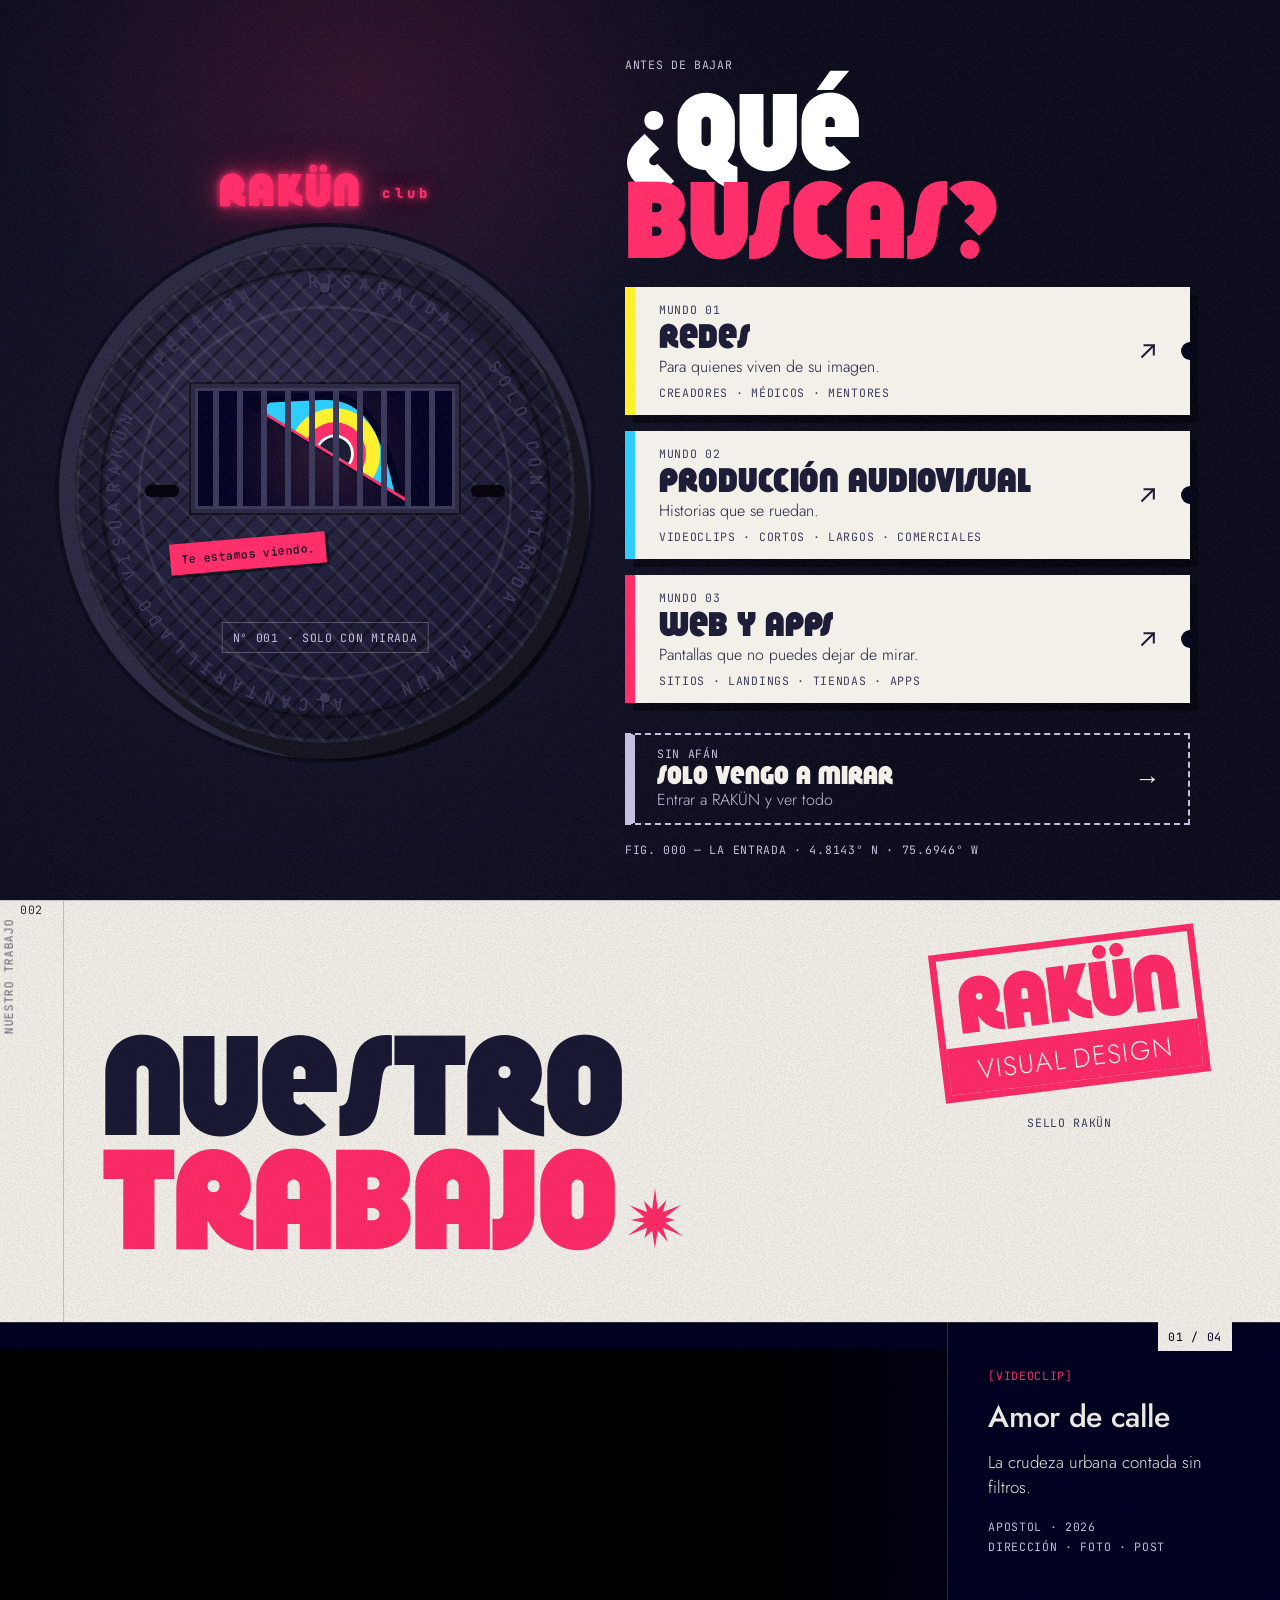
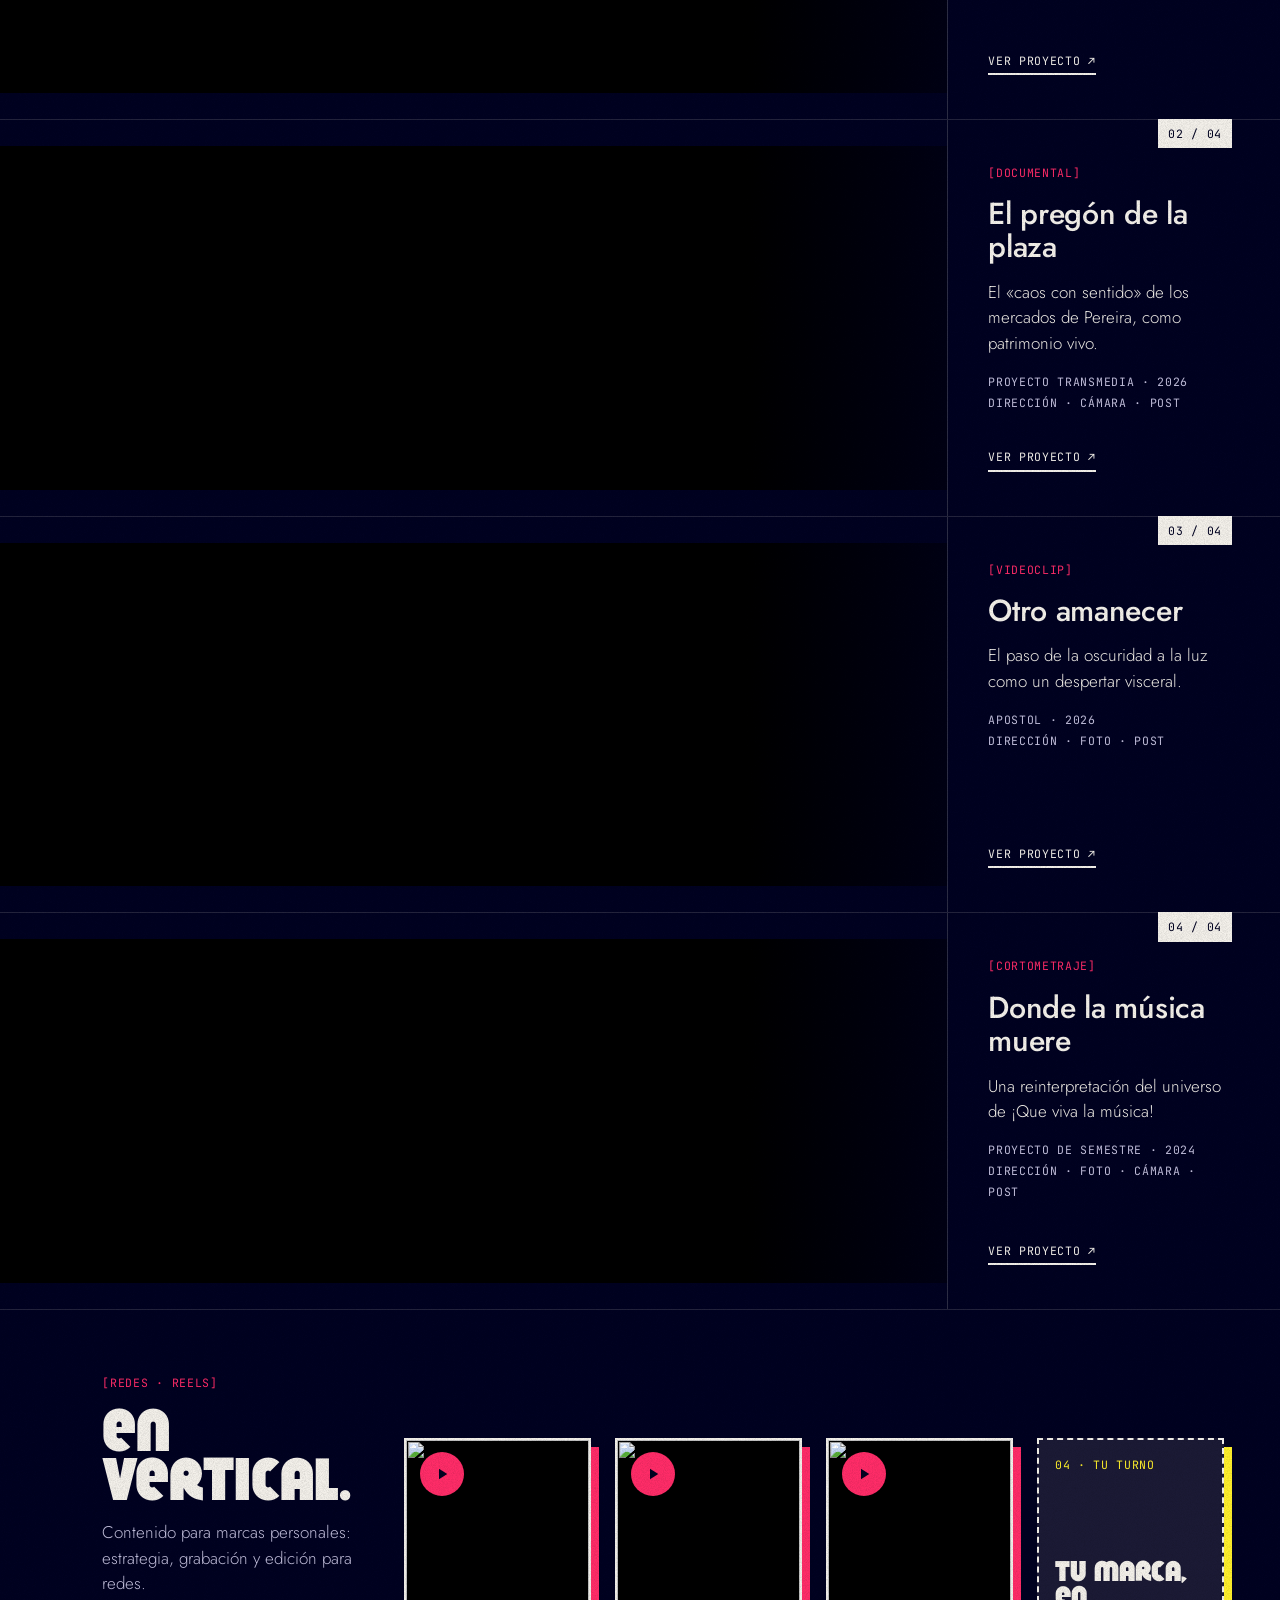
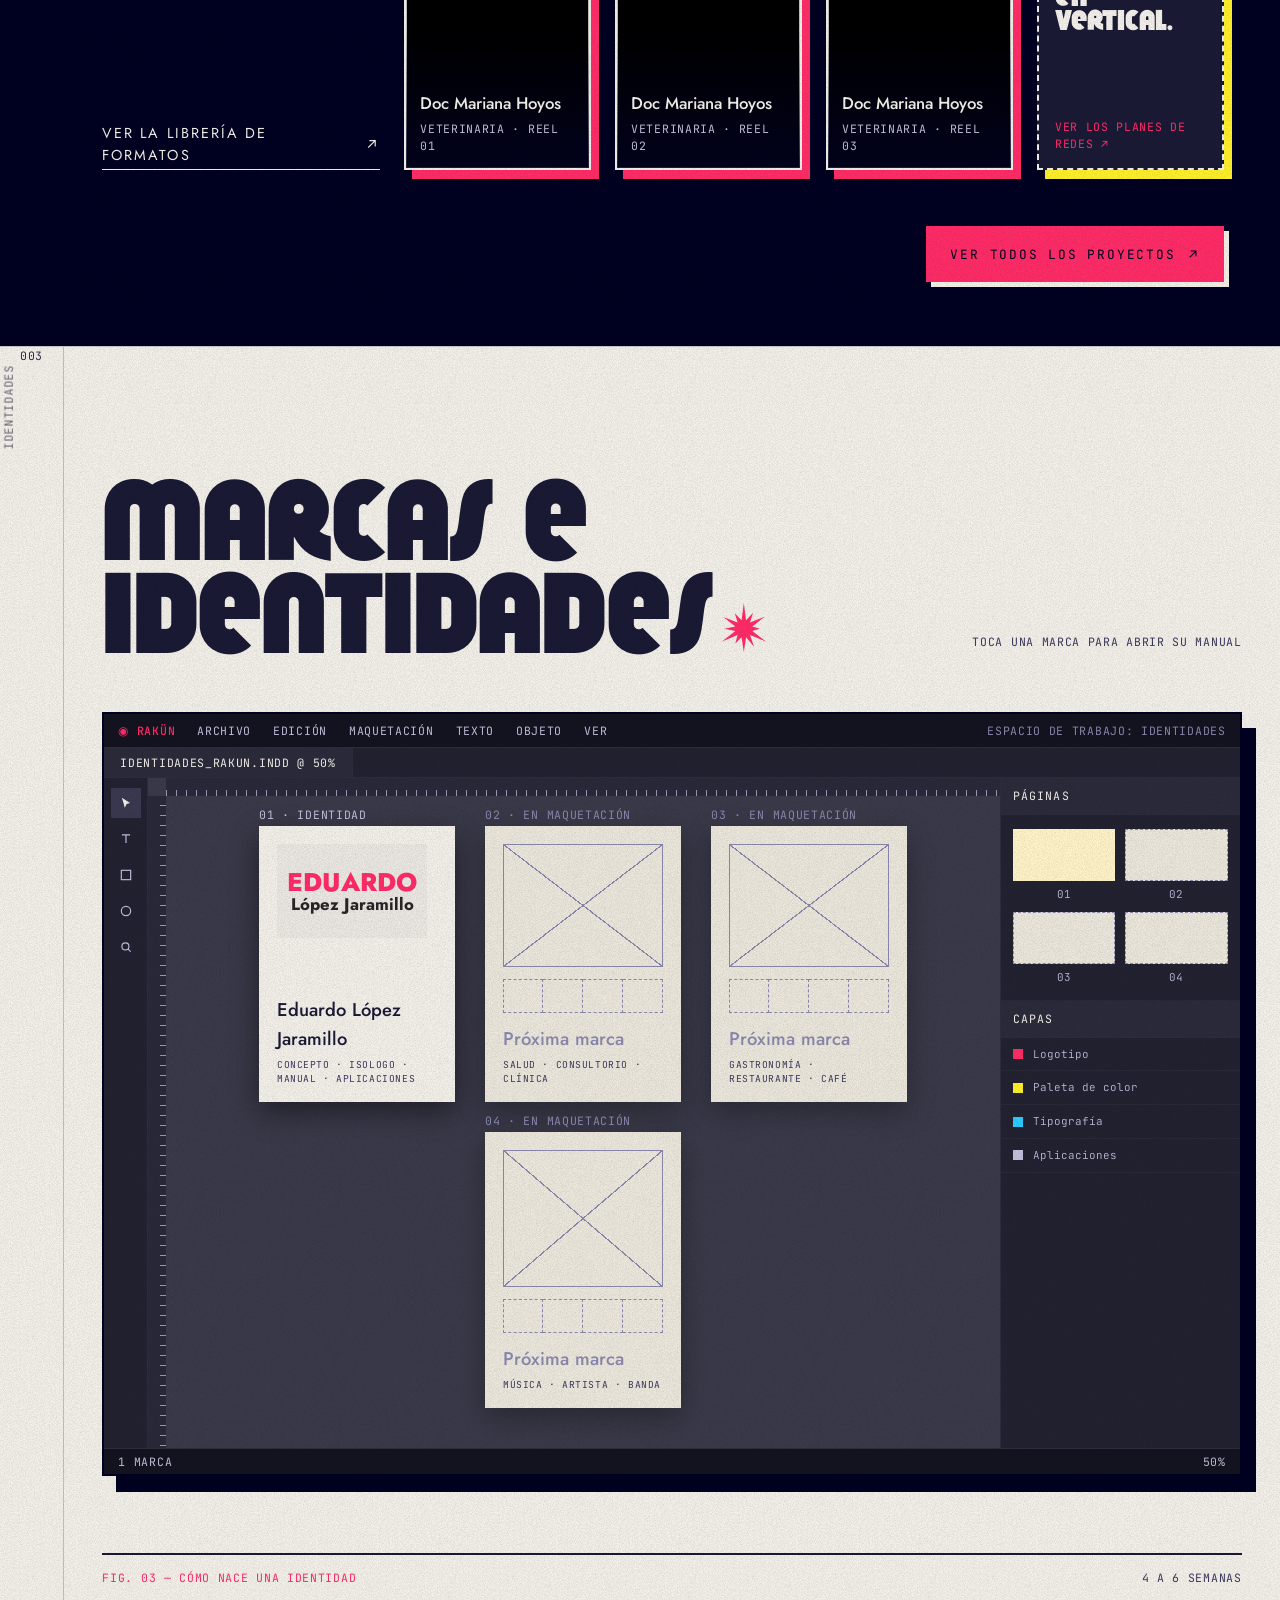
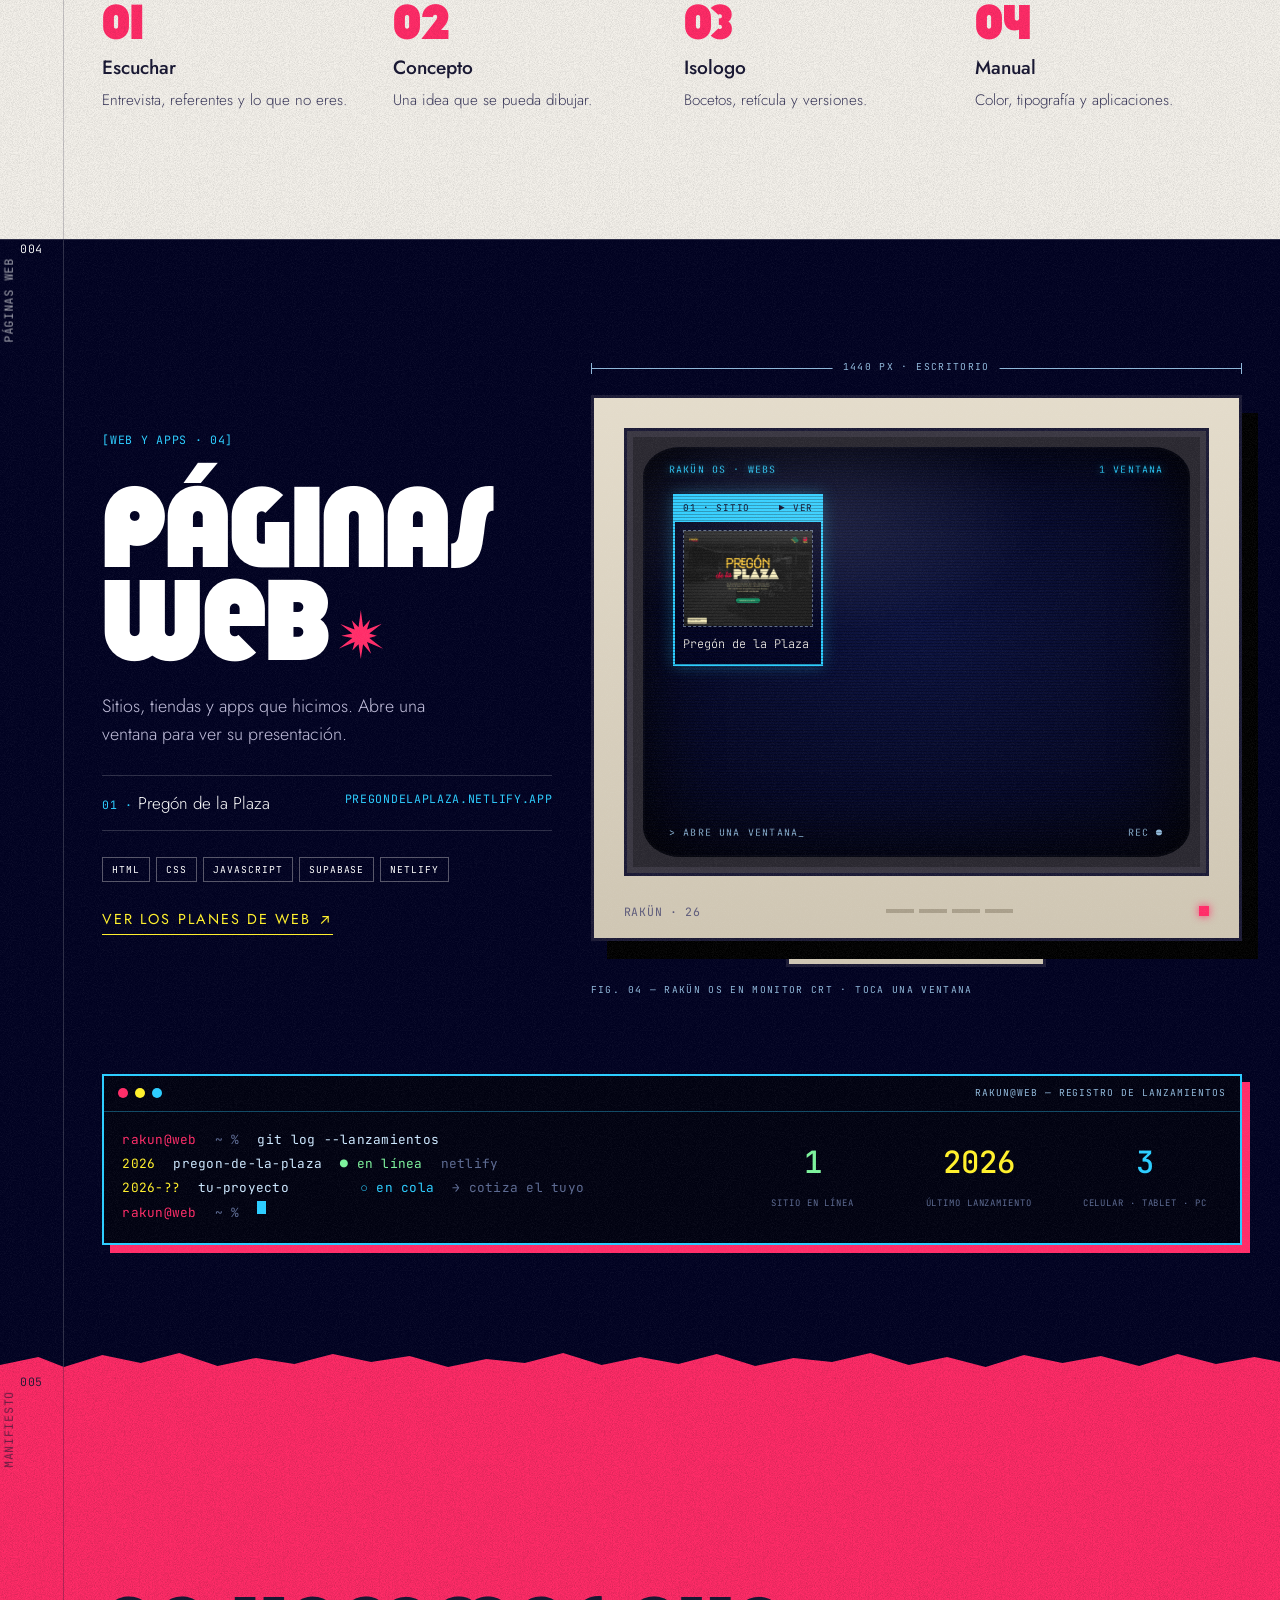
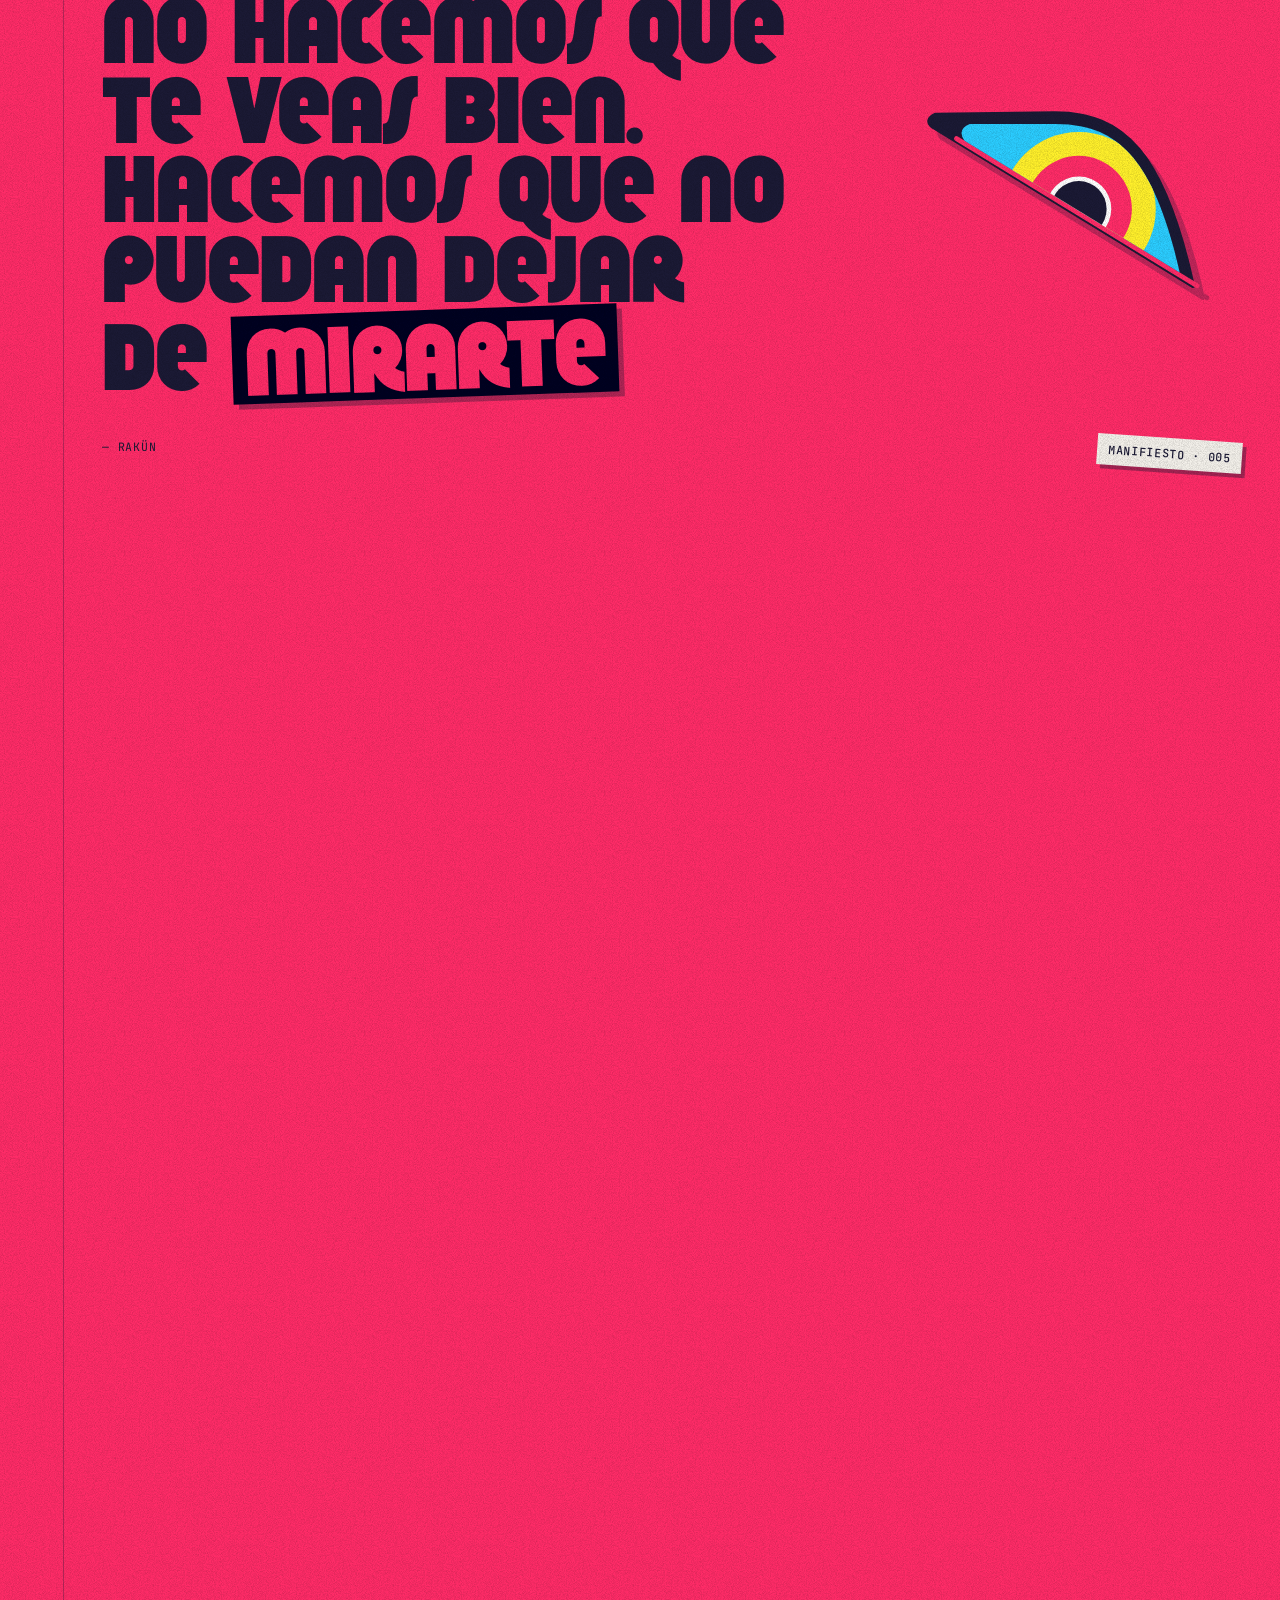
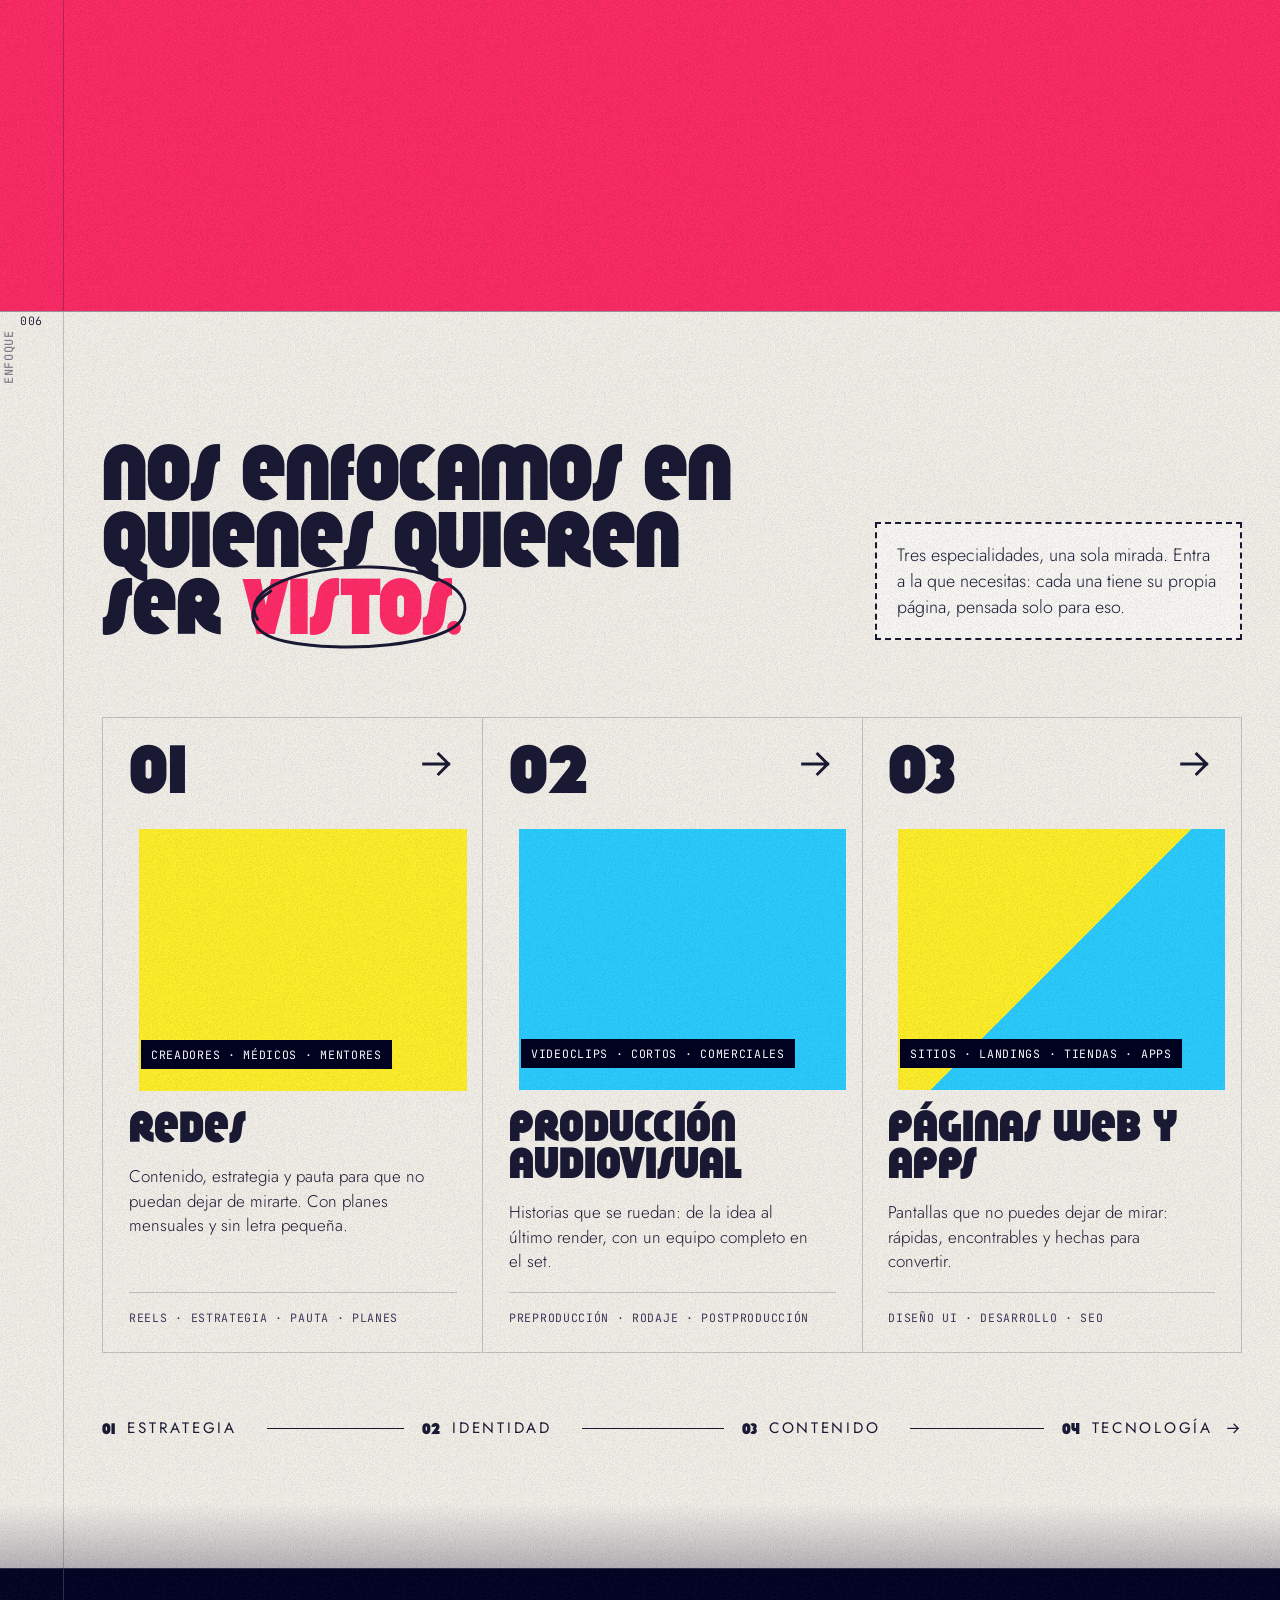
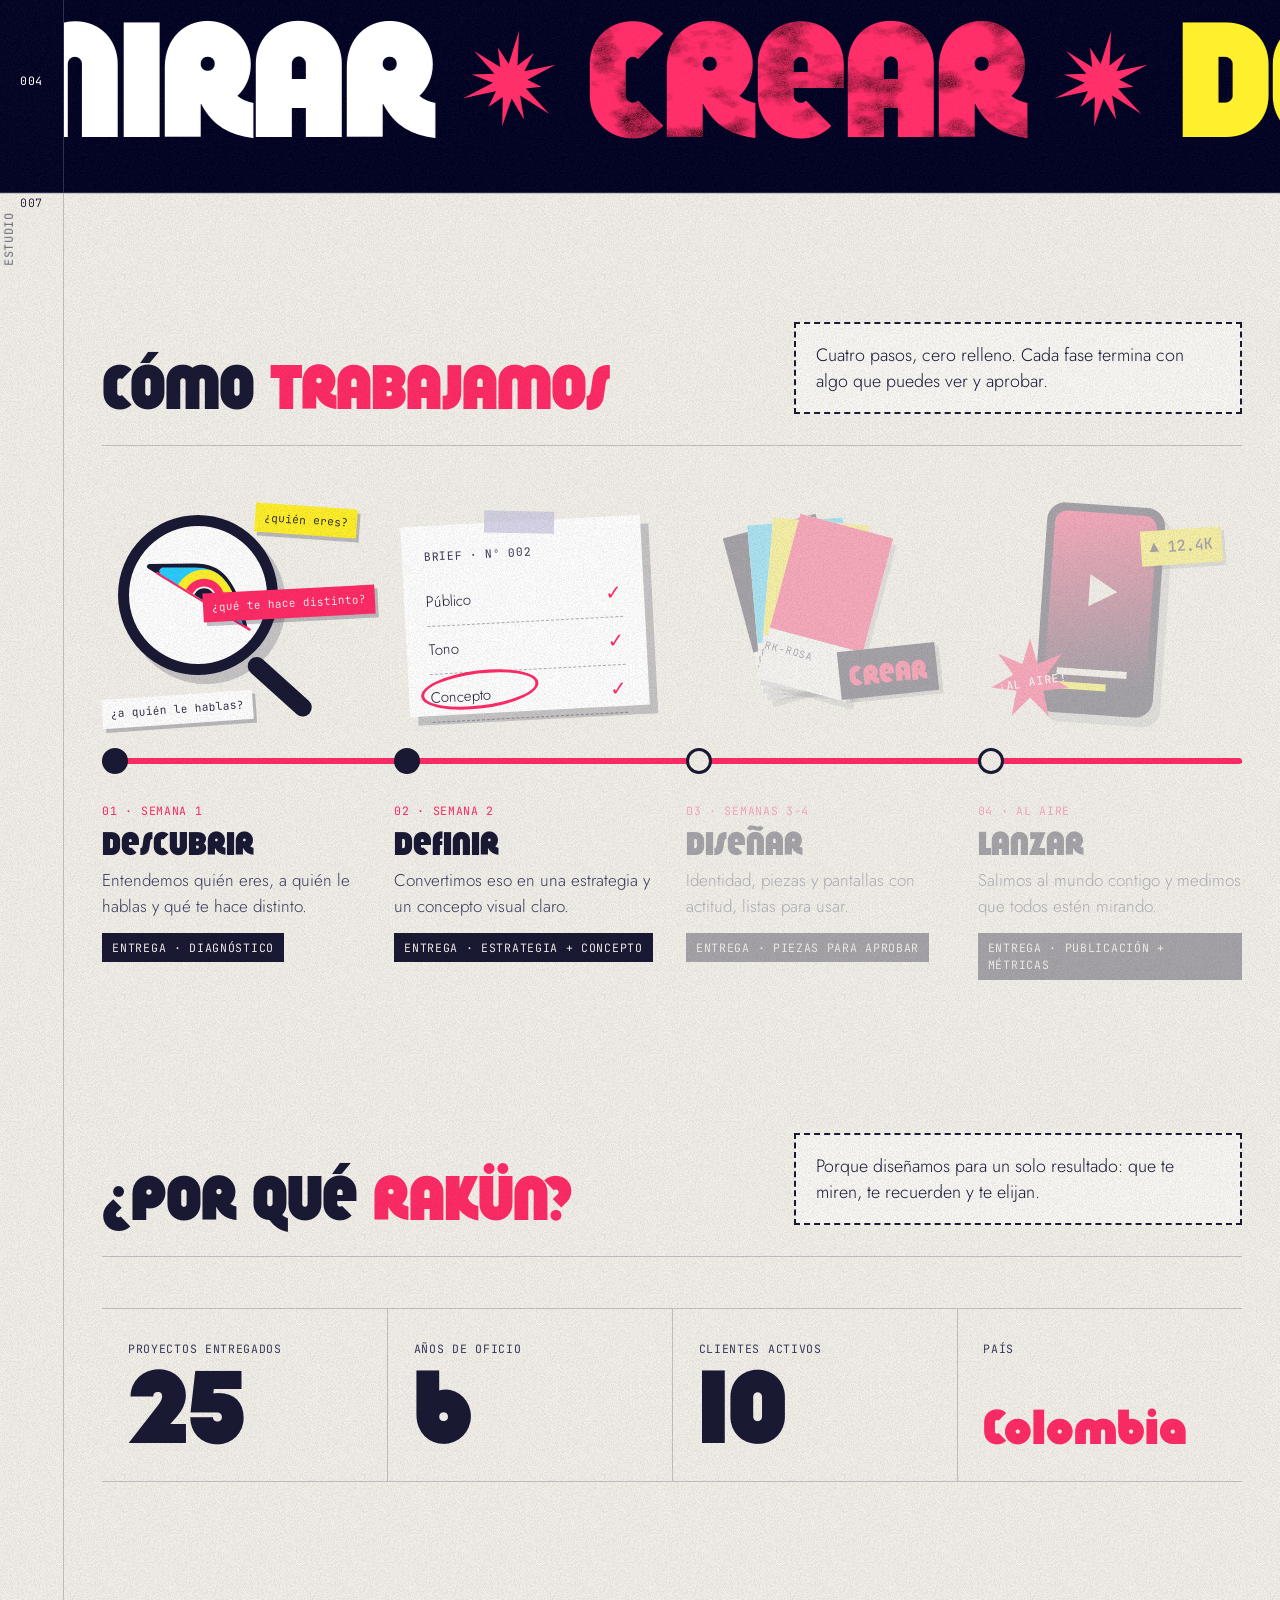
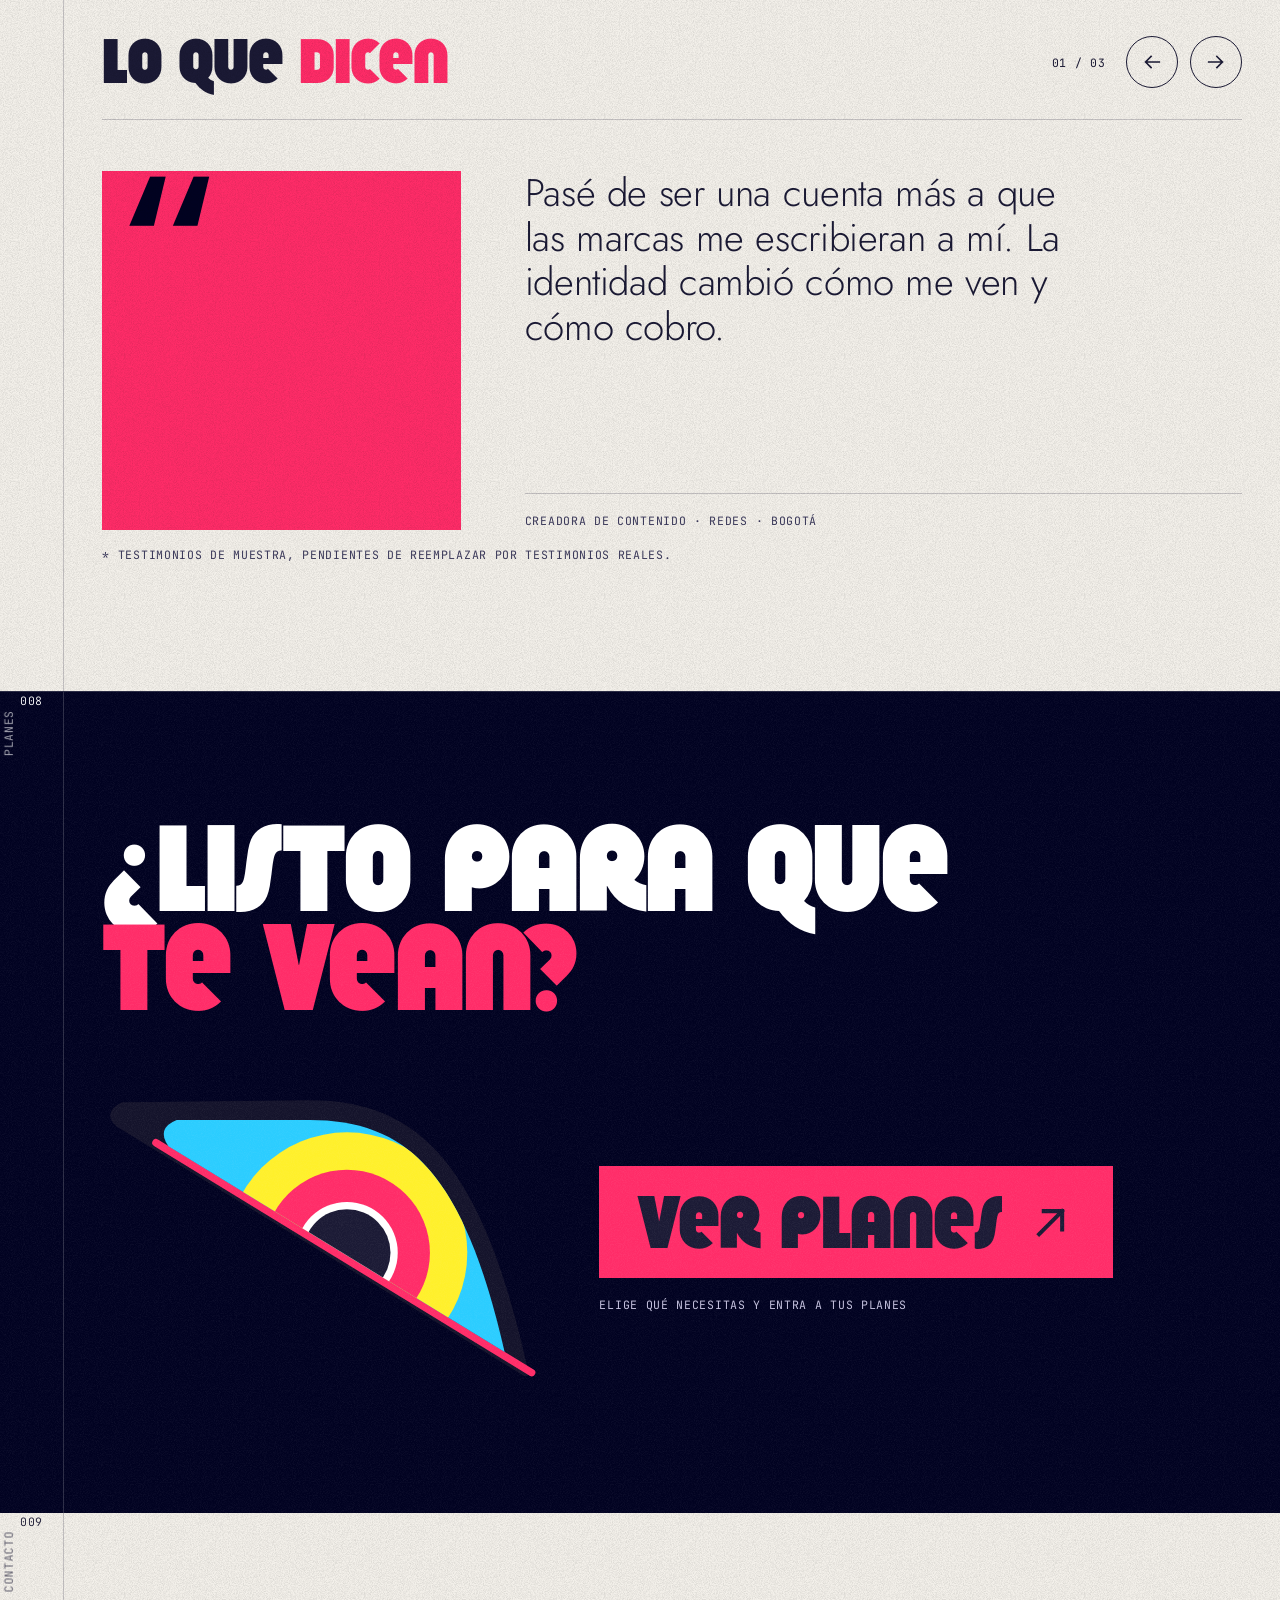
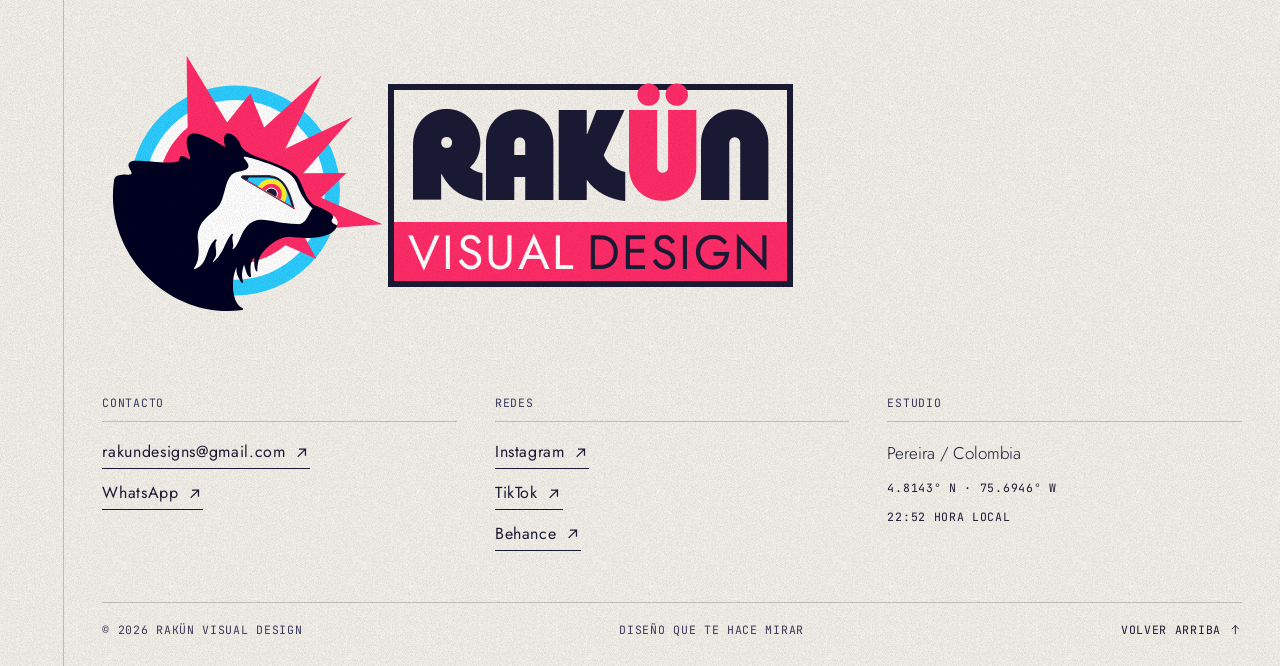
==== commit 295f9f37: "Gestor: 11 Métricas (contador propio de la página + ventas), 12 Tarifario completo con «Tu pago», y " ====
--- a/index.html
+++ b/index.html
@@ -29,6 +29,7 @@
   <link rel="stylesheet" href="https://fonts.googleapis.com/css2?family=Jost:wght@300;400;500&family=JetBrains+Mono:wght@400;500&family=Rubik:wght@800;900&display=swap">
   <link rel="preload" href="fonts/KnuckleDown.otf" as="font" type="font/otf" crossorigin>
   <script src="pixel.js" defer></script>
+  <script type="module" src="app/track.js"></script>
   <link rel="stylesheet" href="styles.css">
   <link rel="stylesheet" href="trabajo/trabajo.css">
   <link rel="icon" href="assets/favicon.svg" type="image/svg+xml">
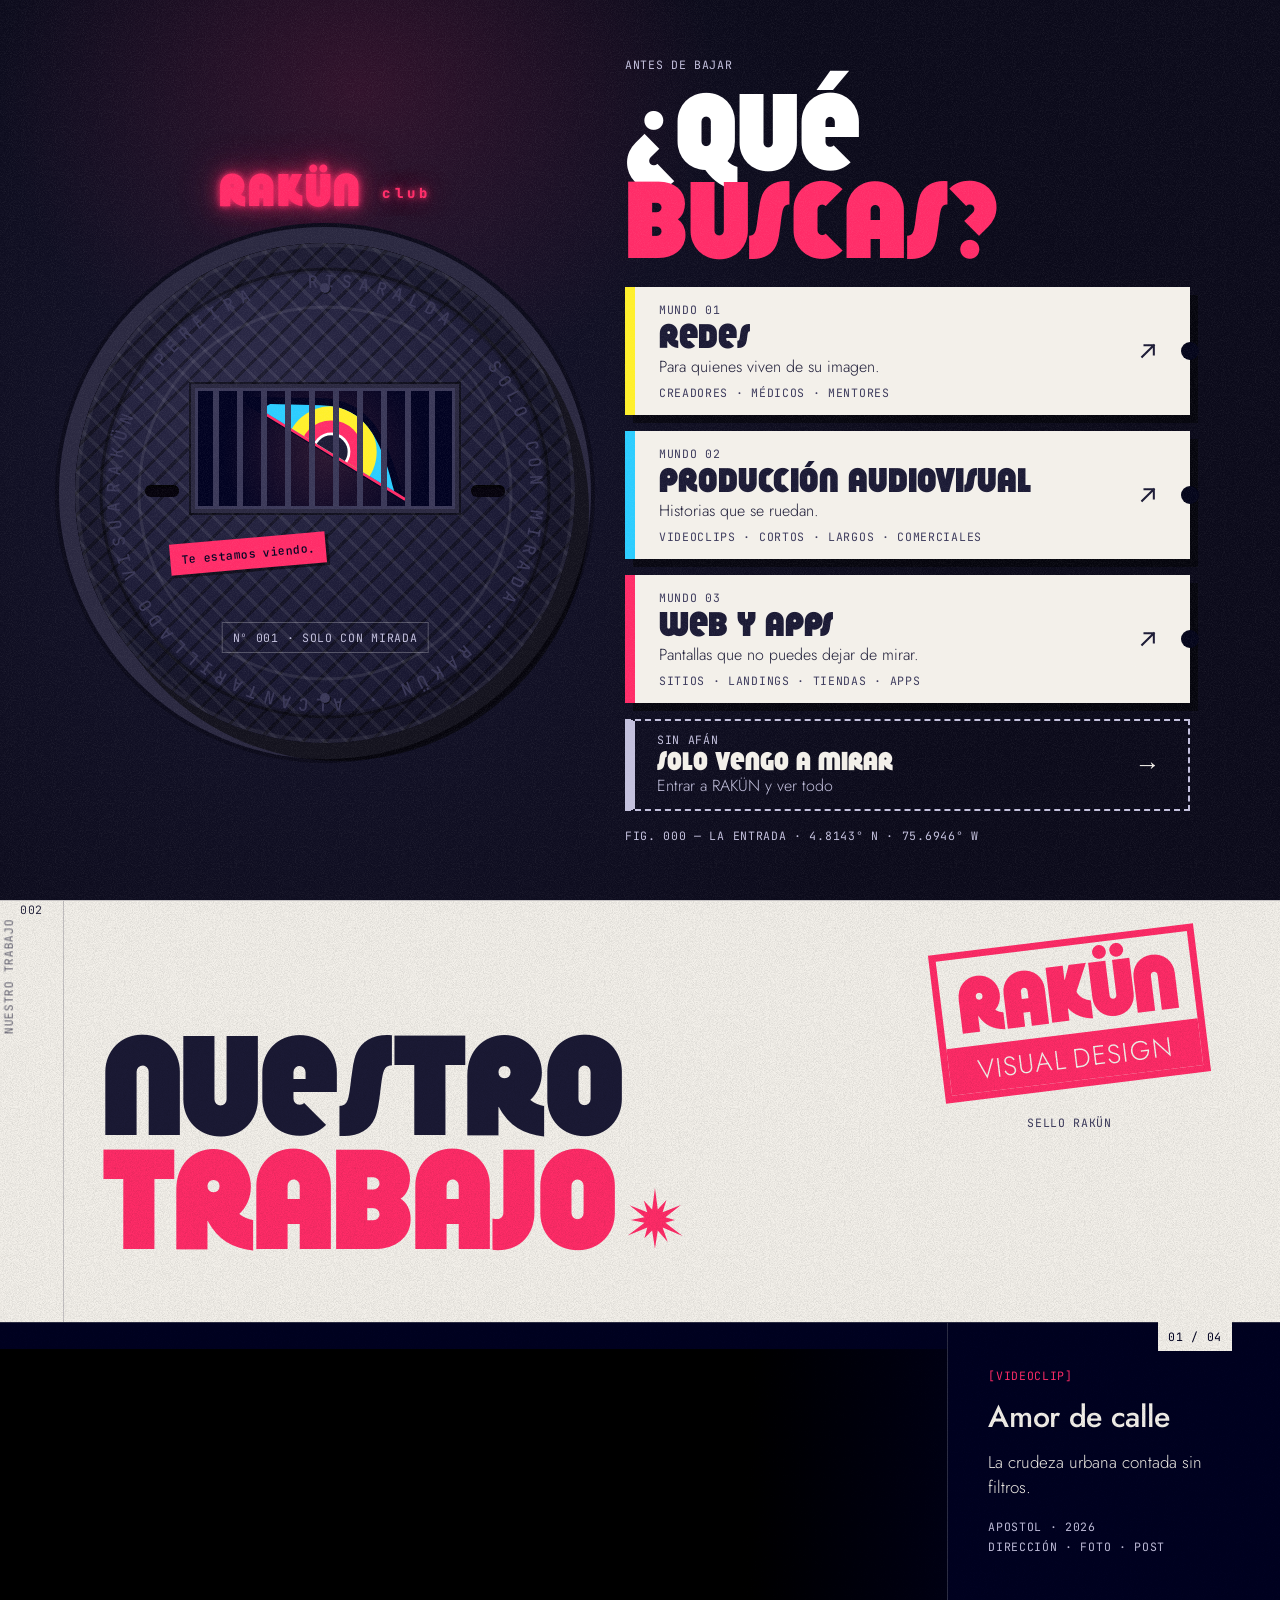
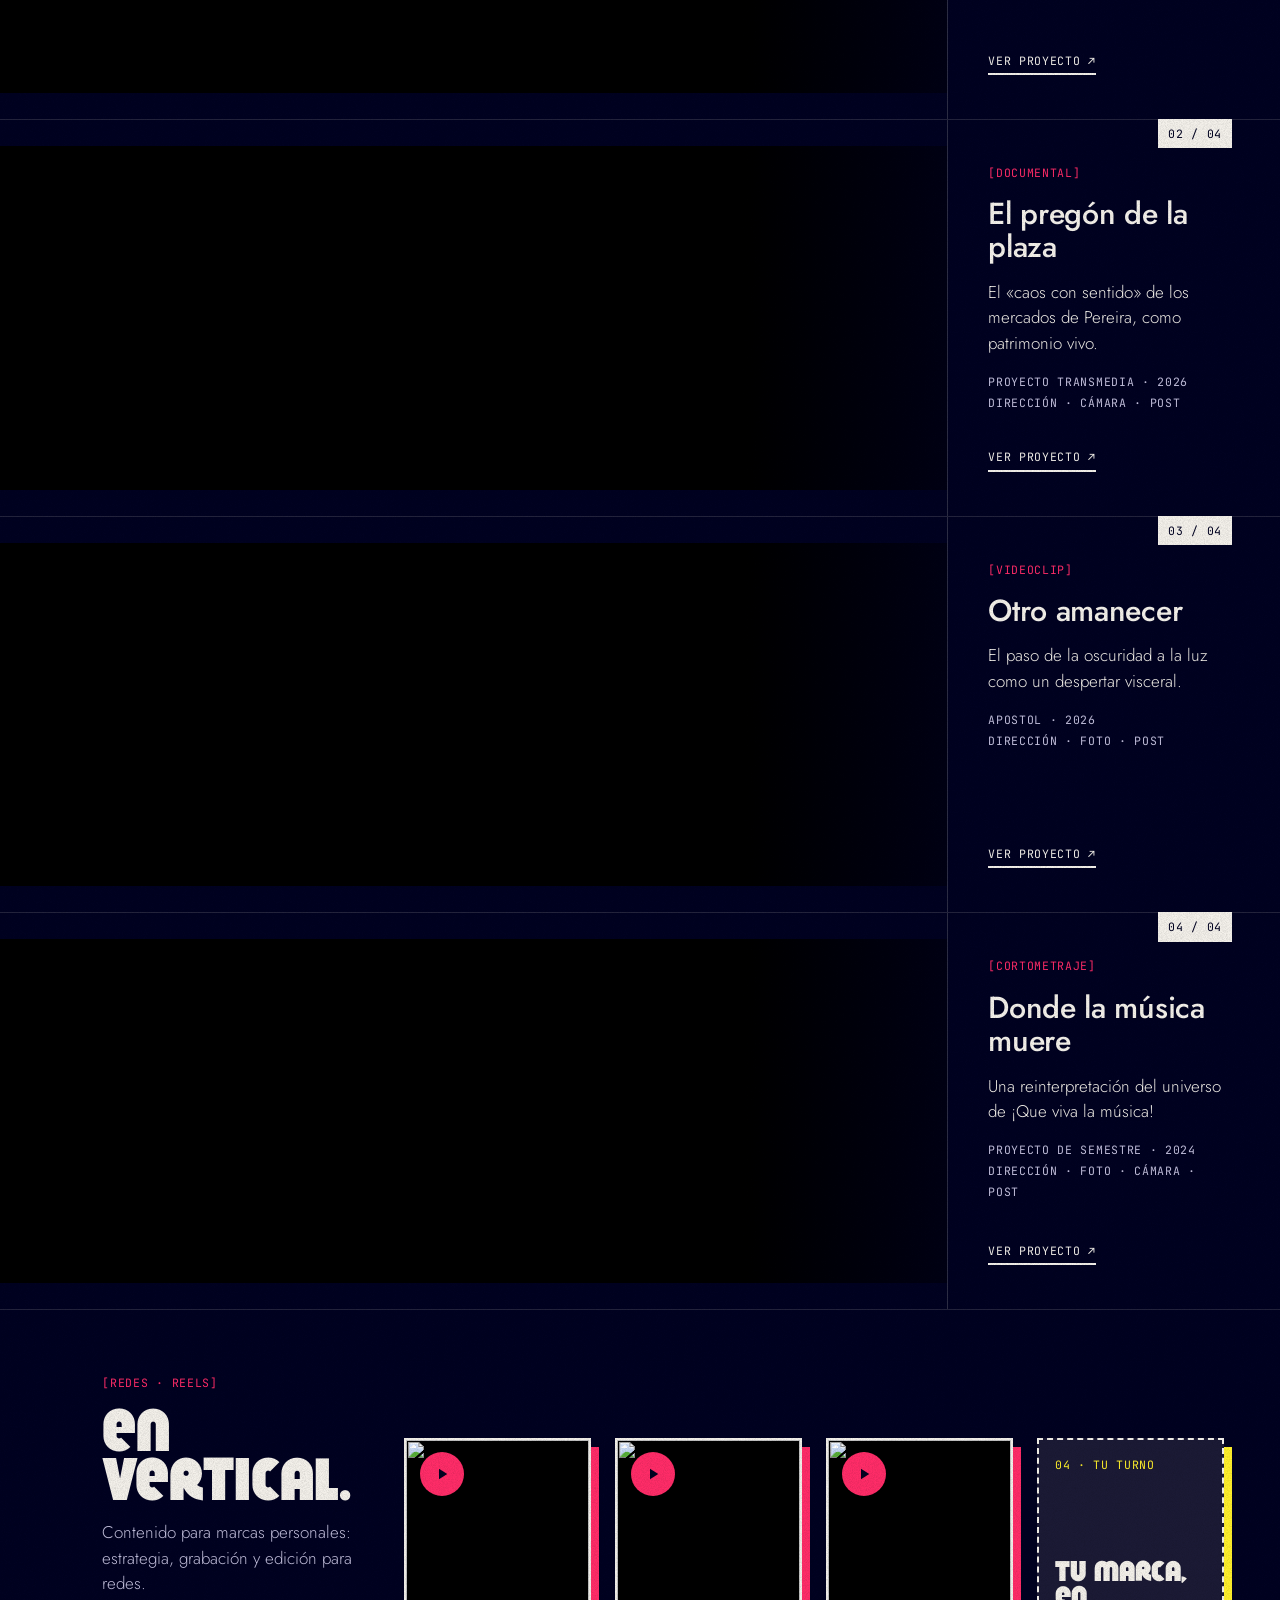
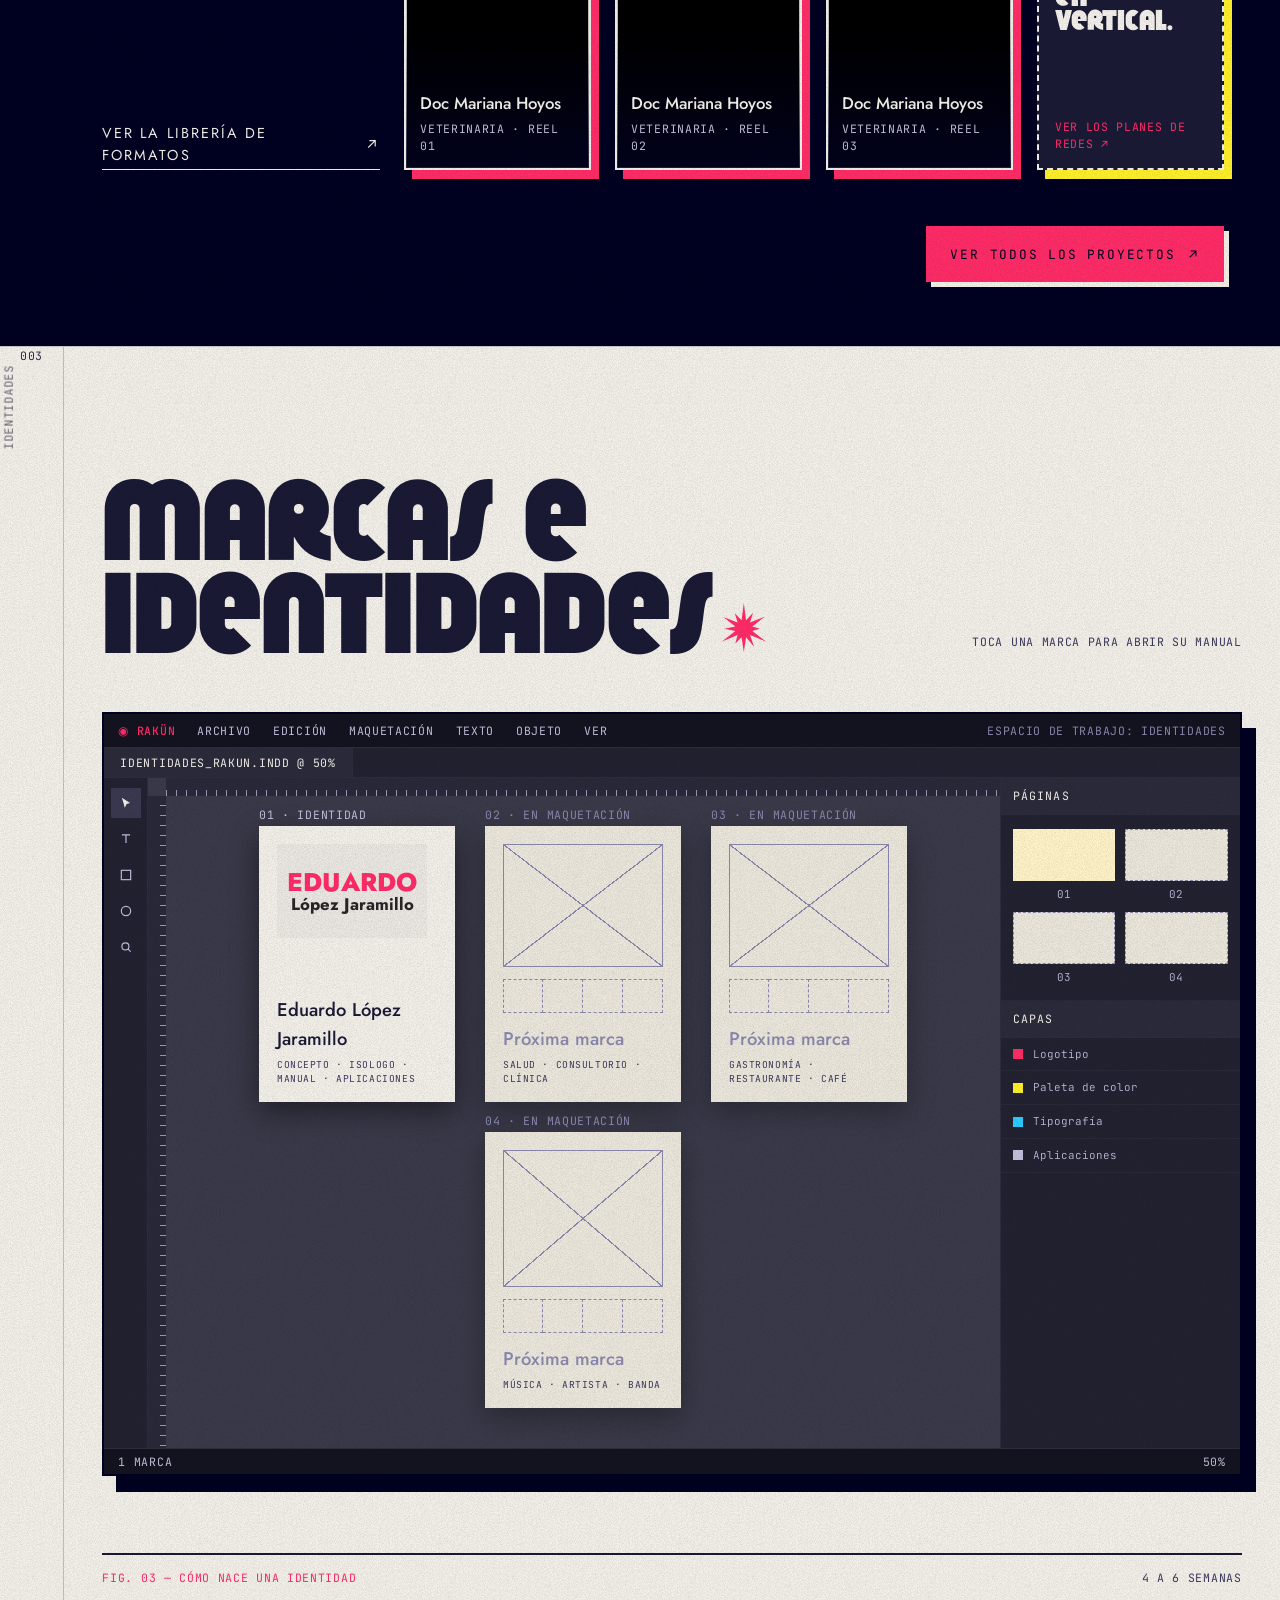
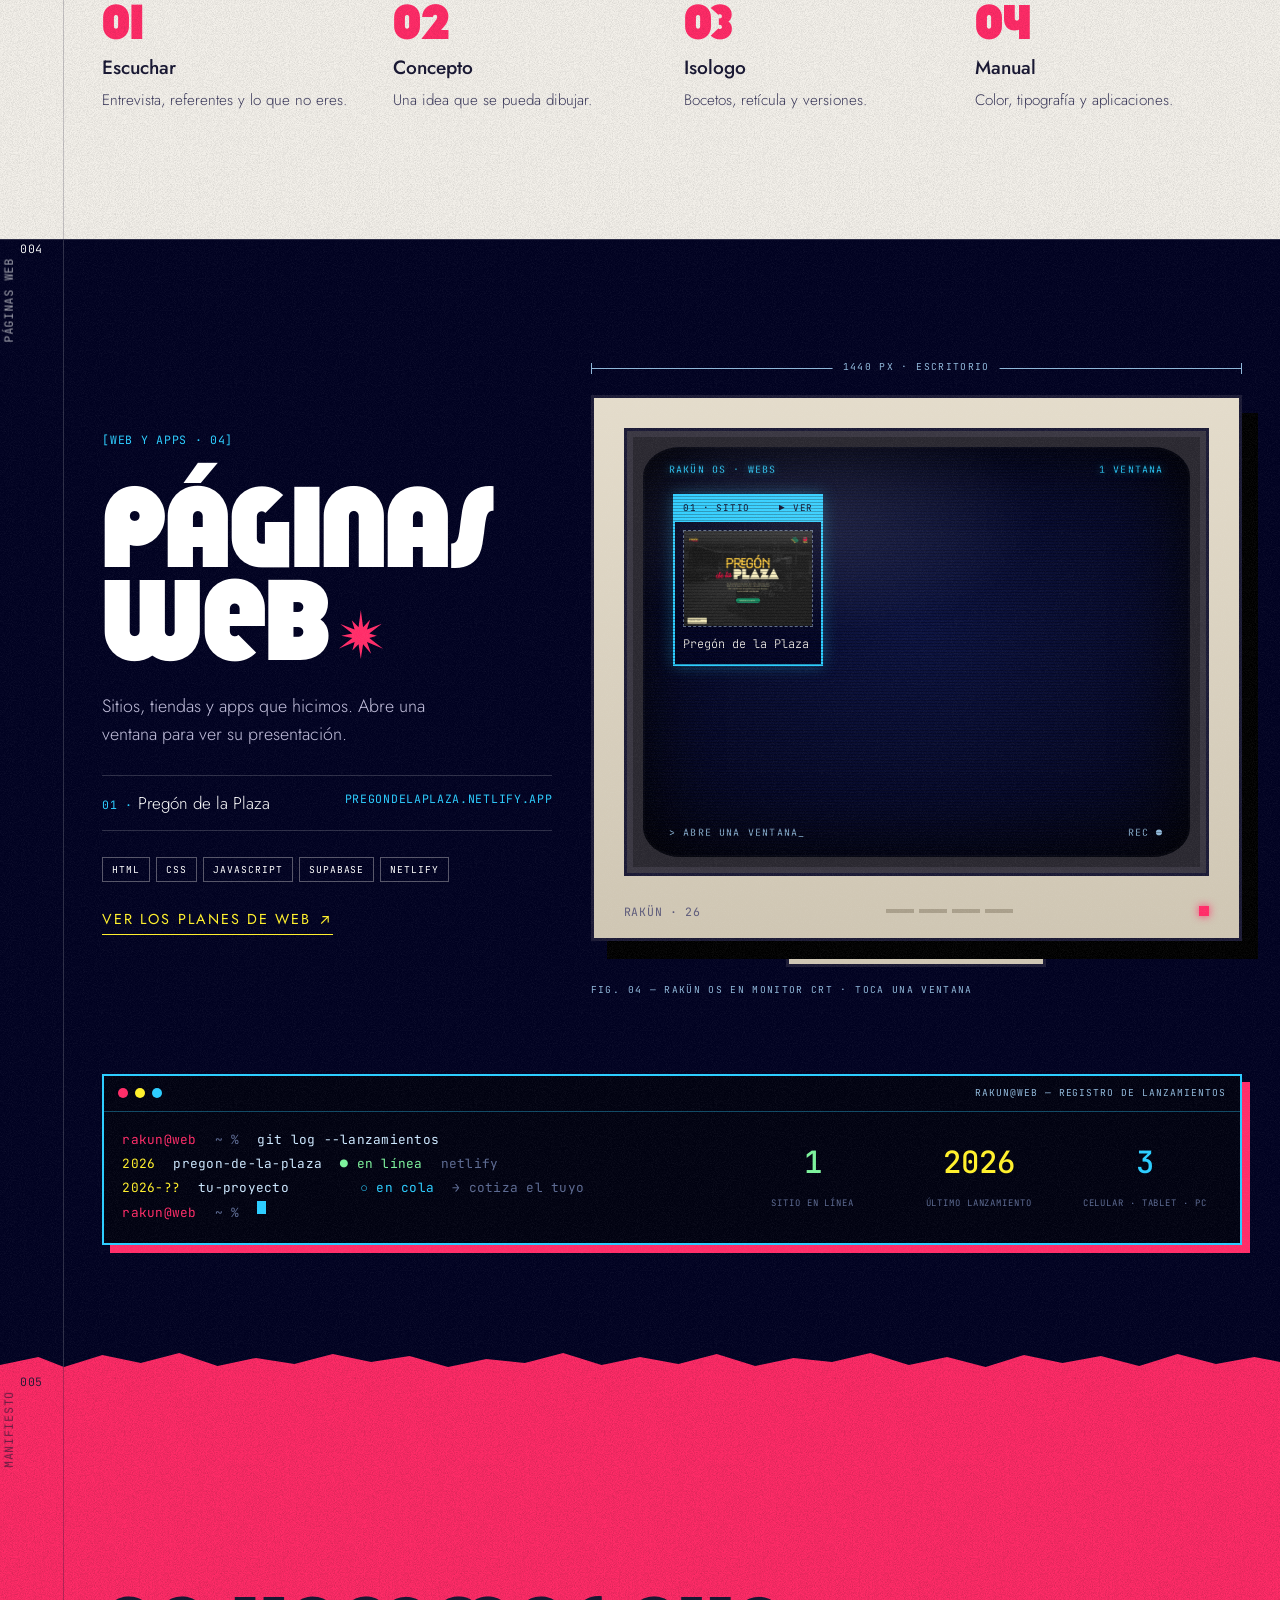
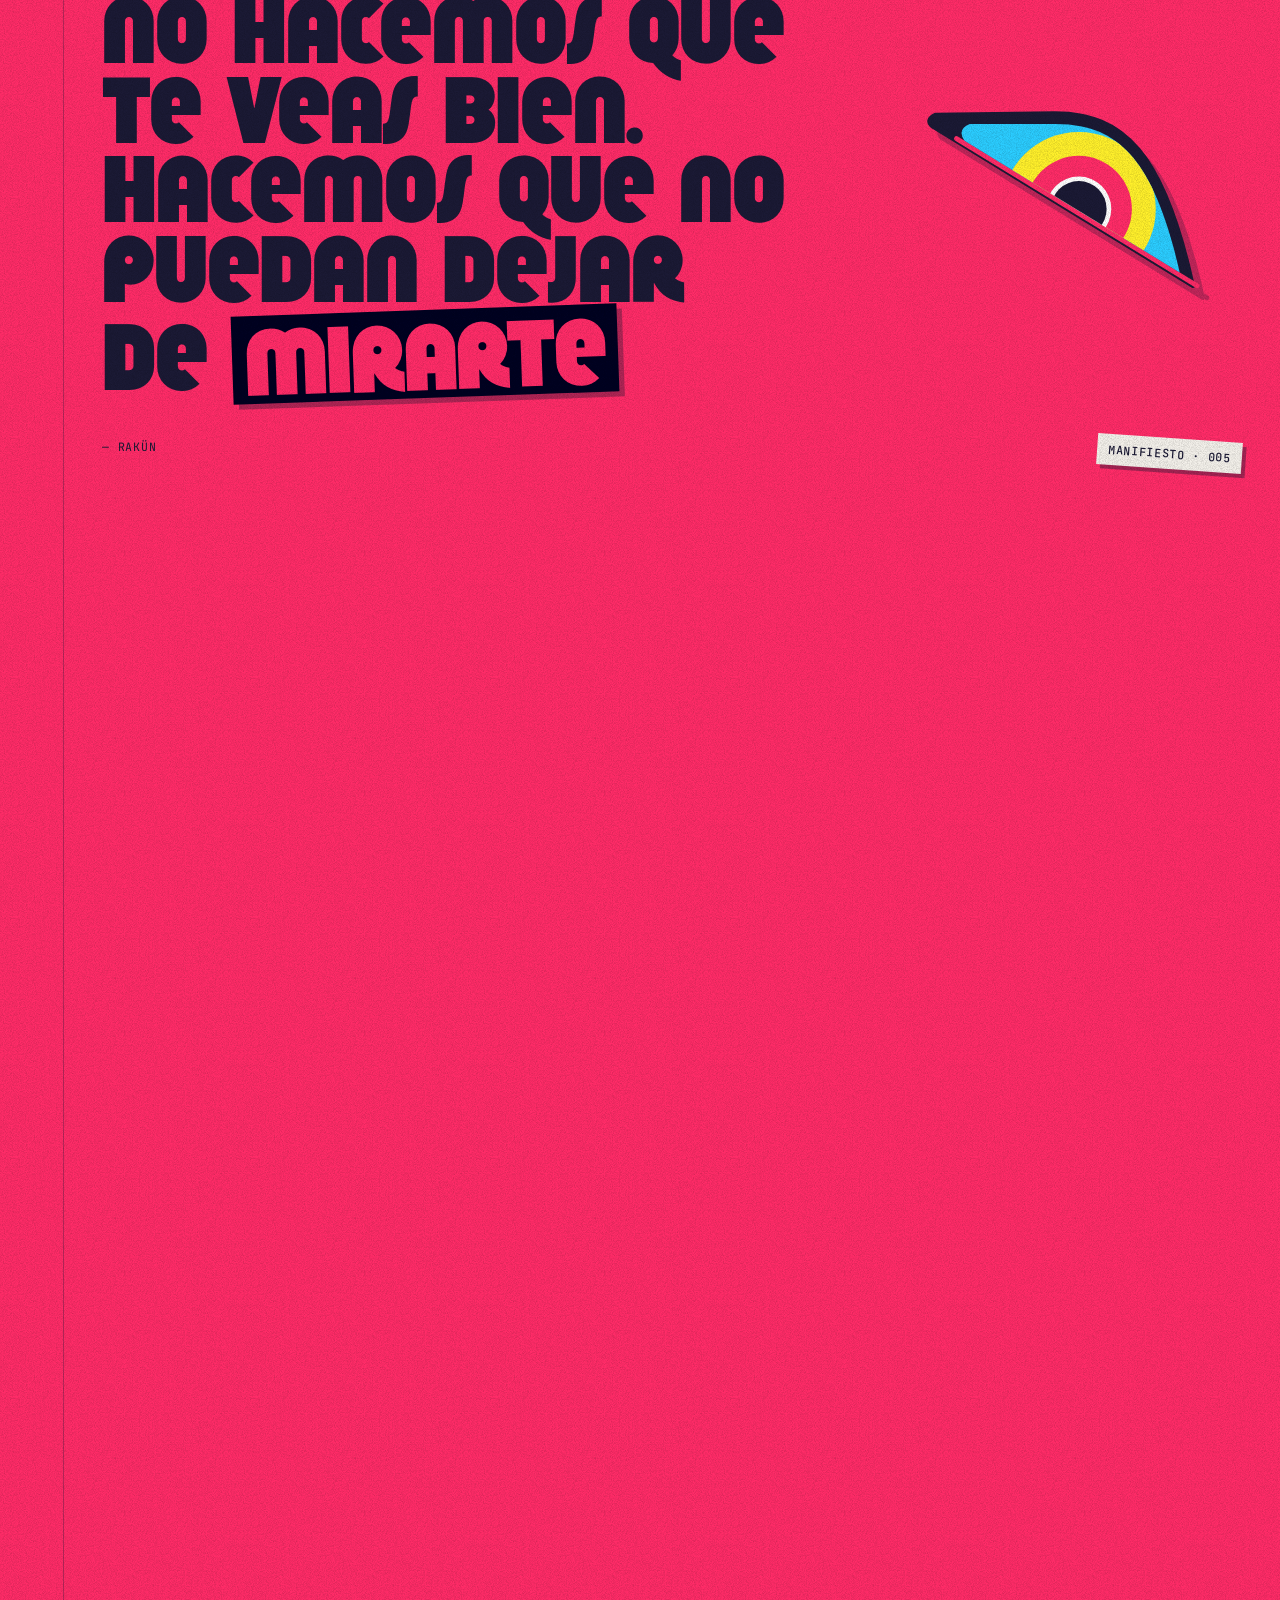
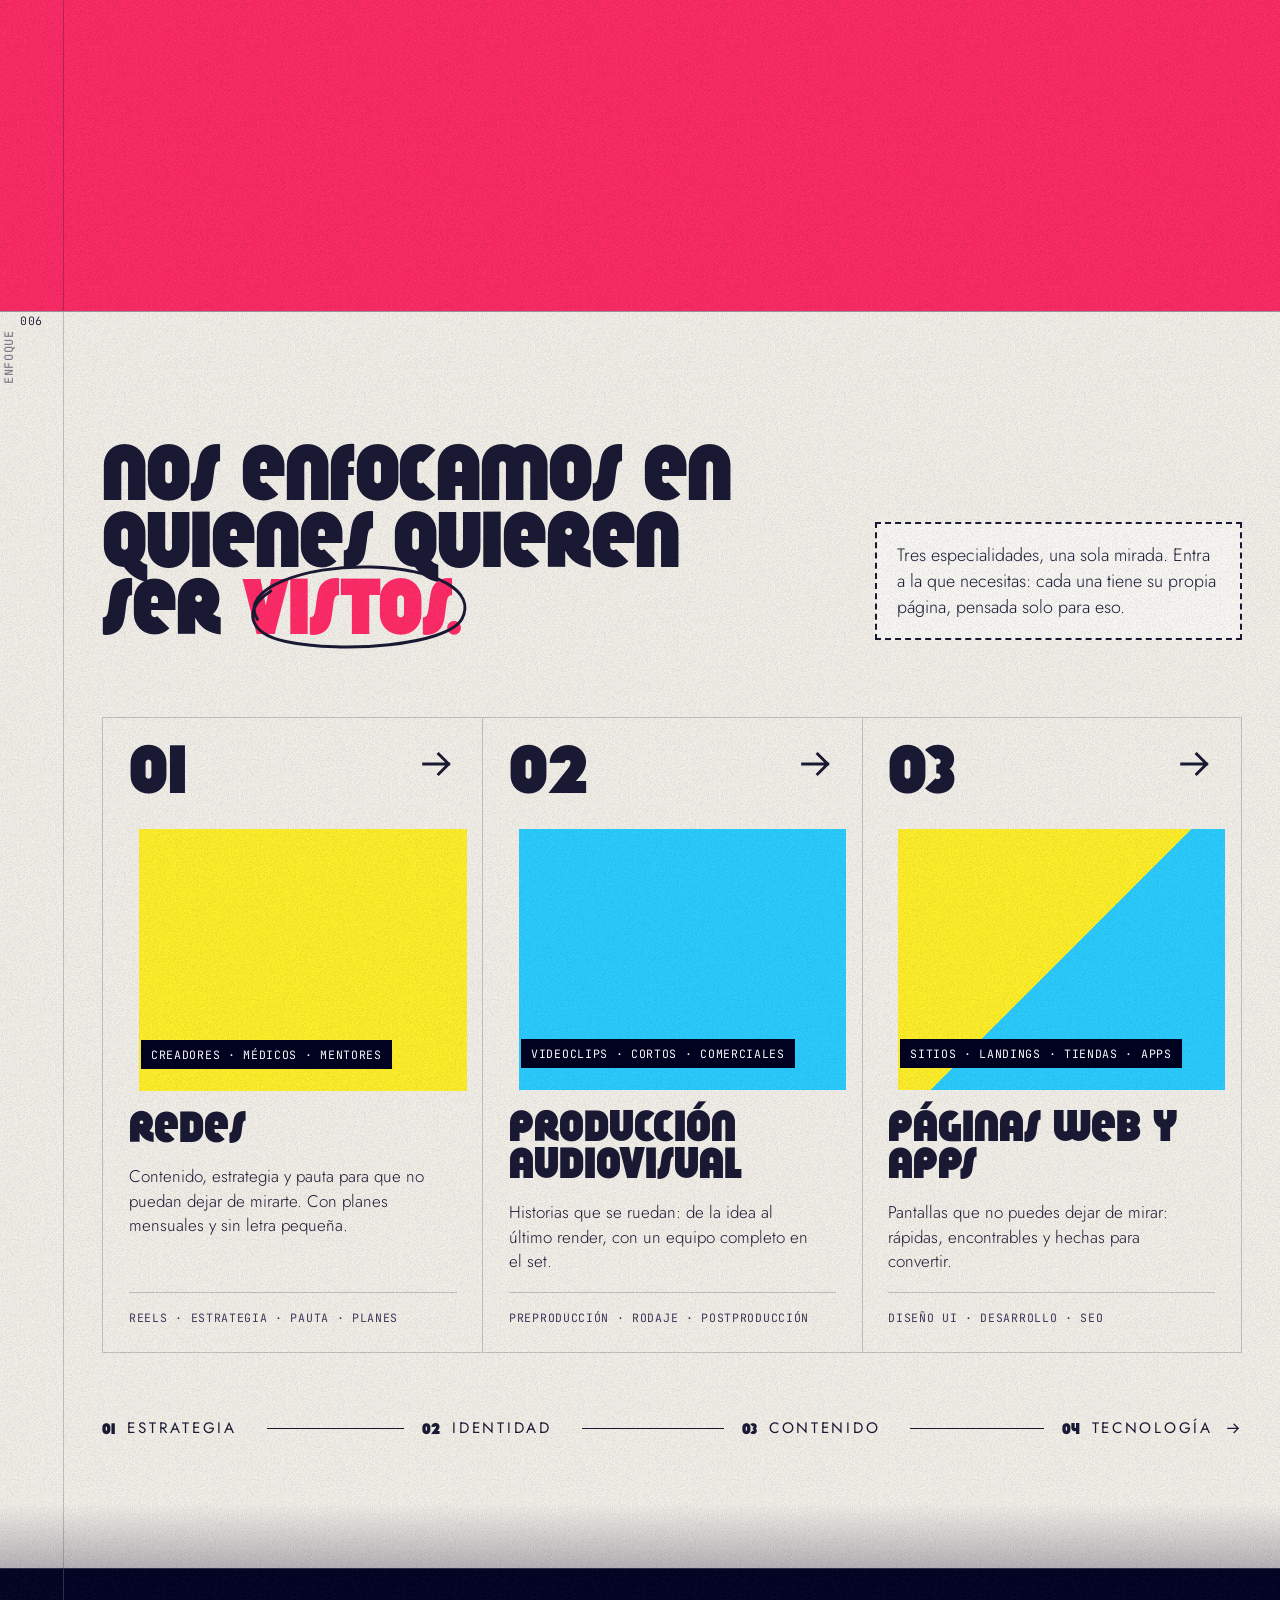
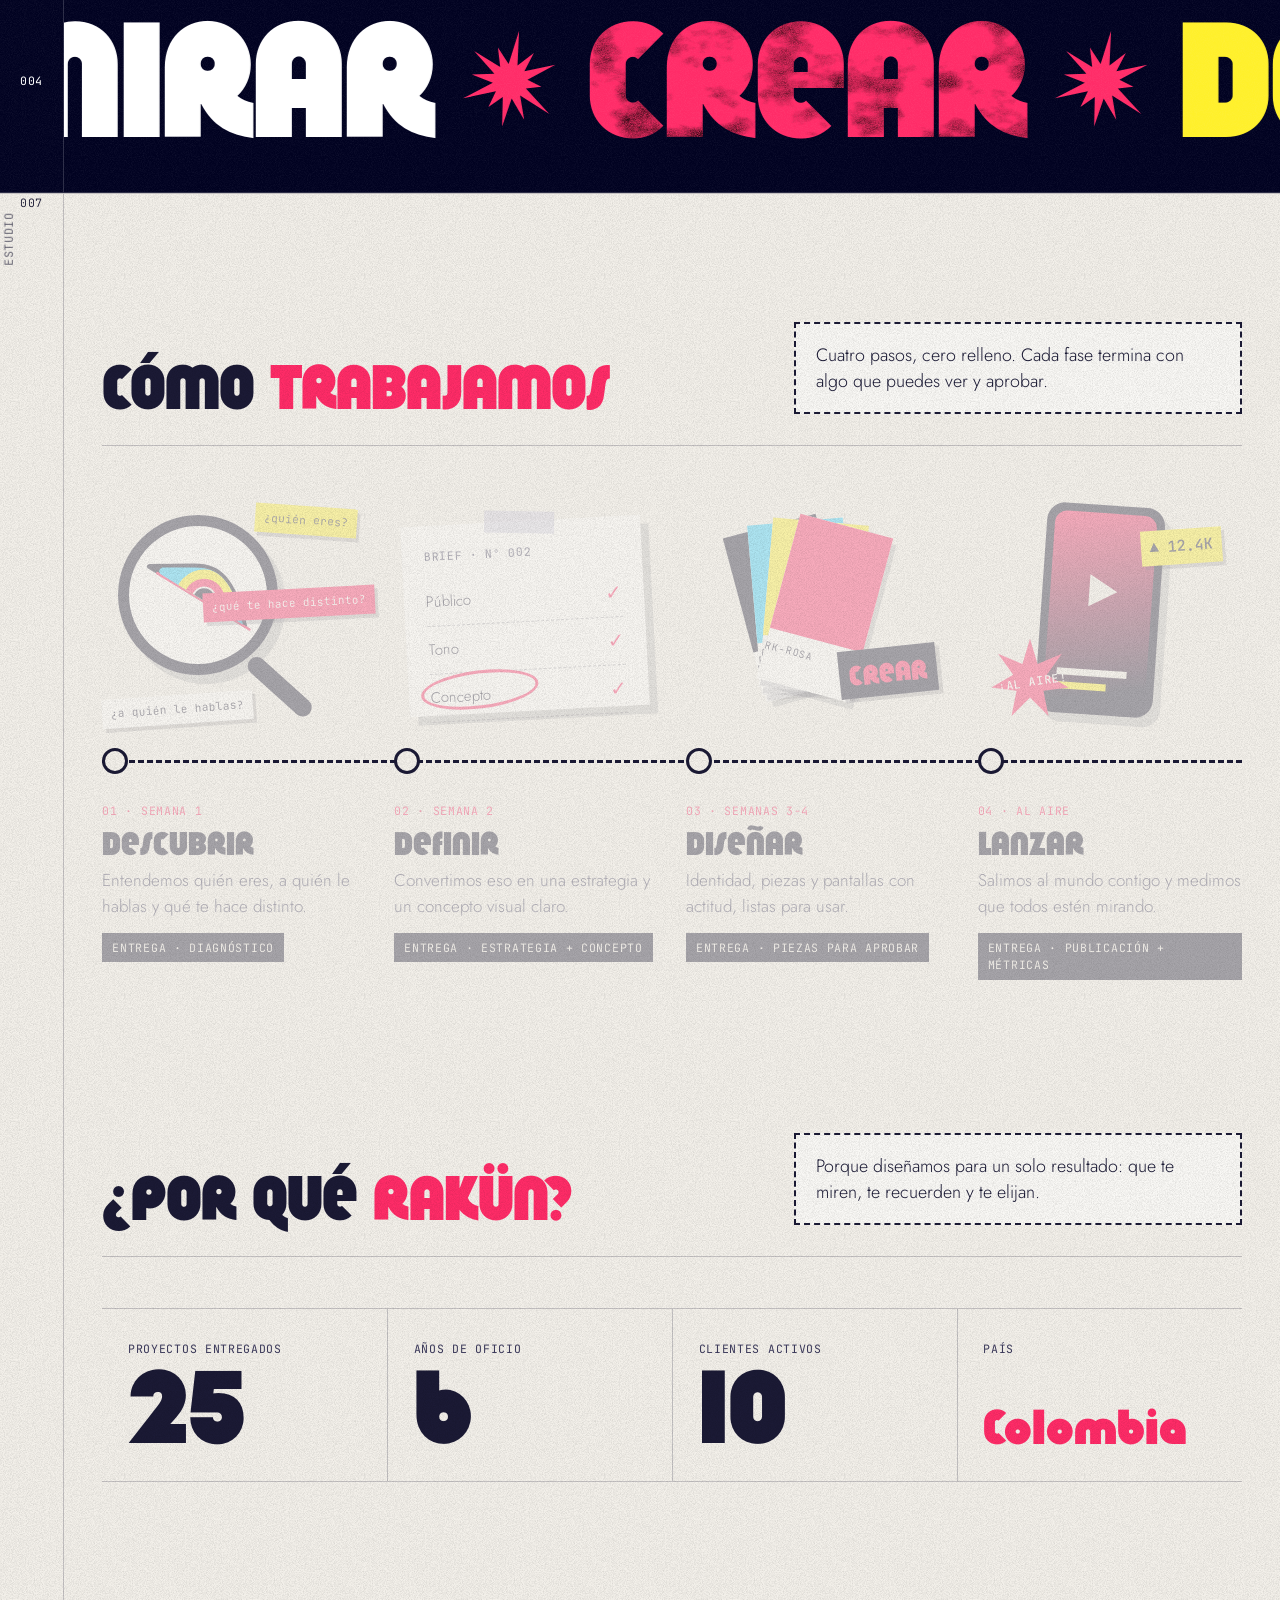
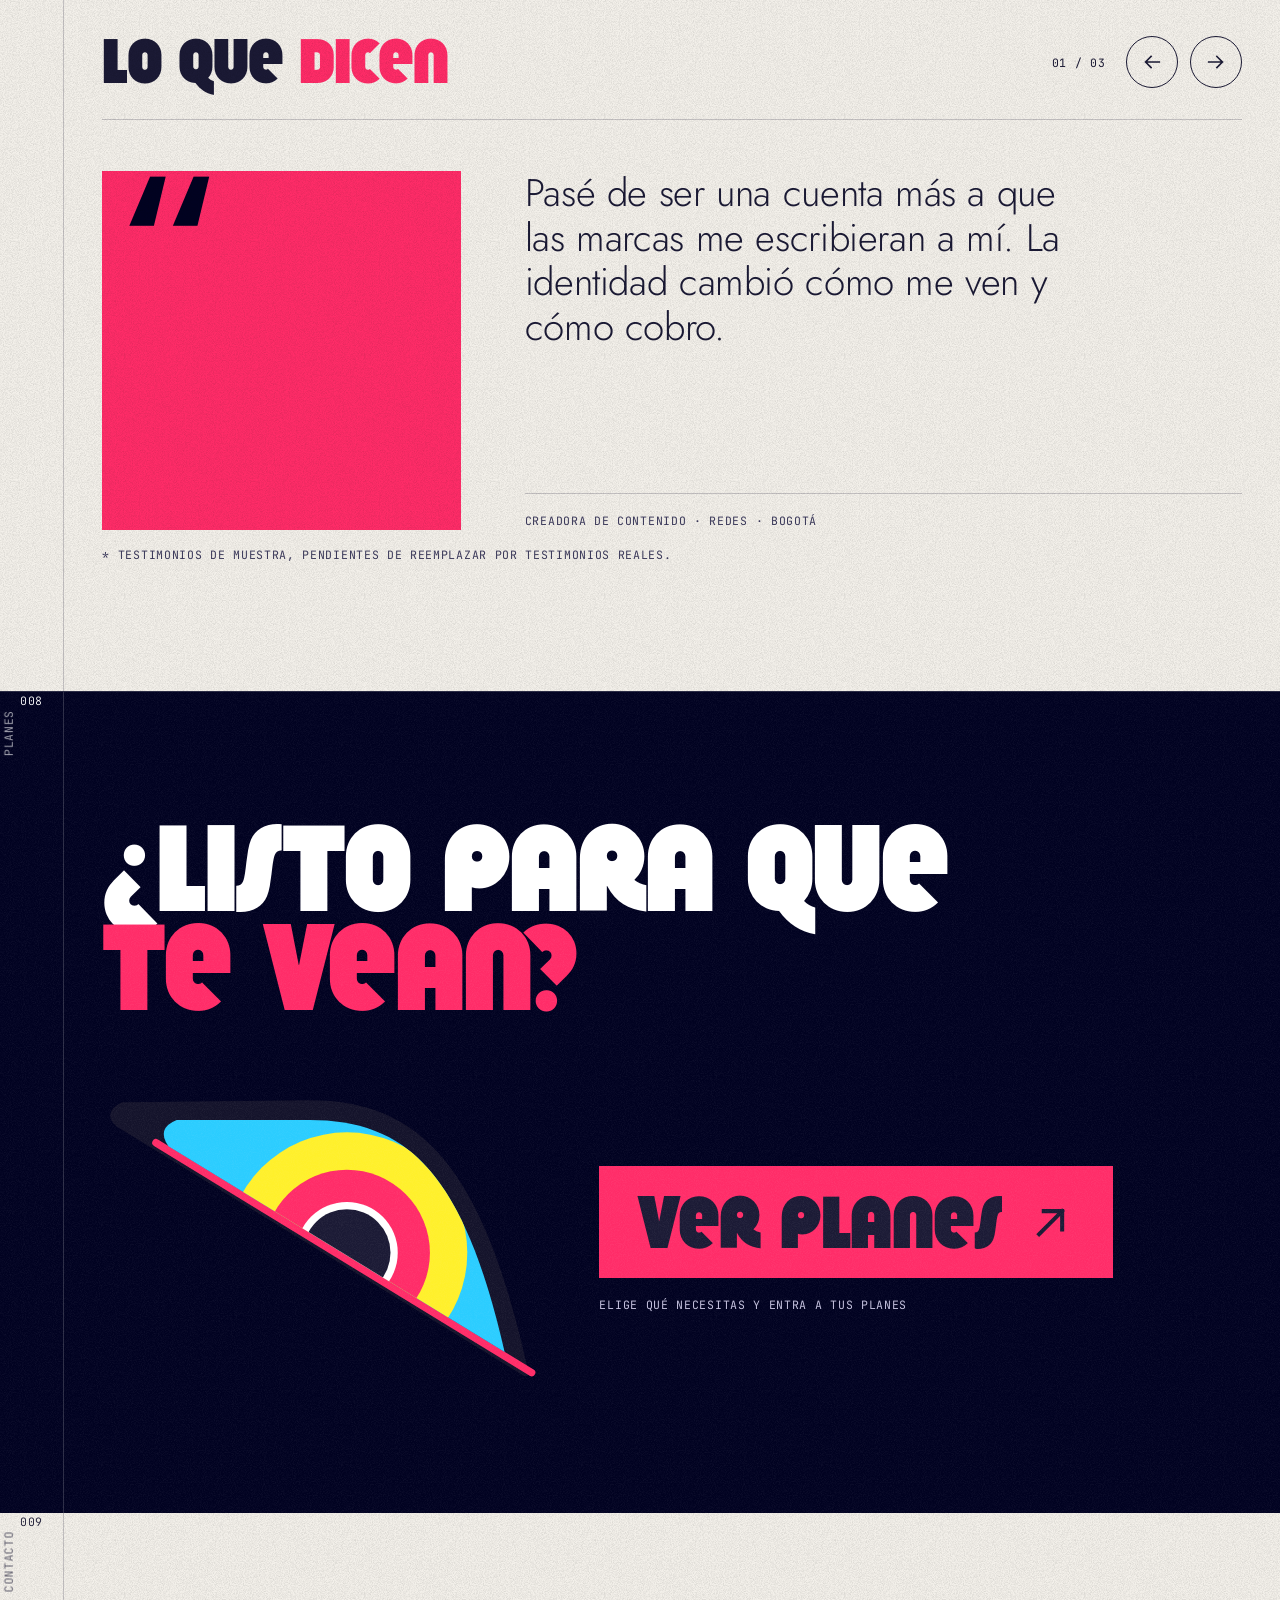
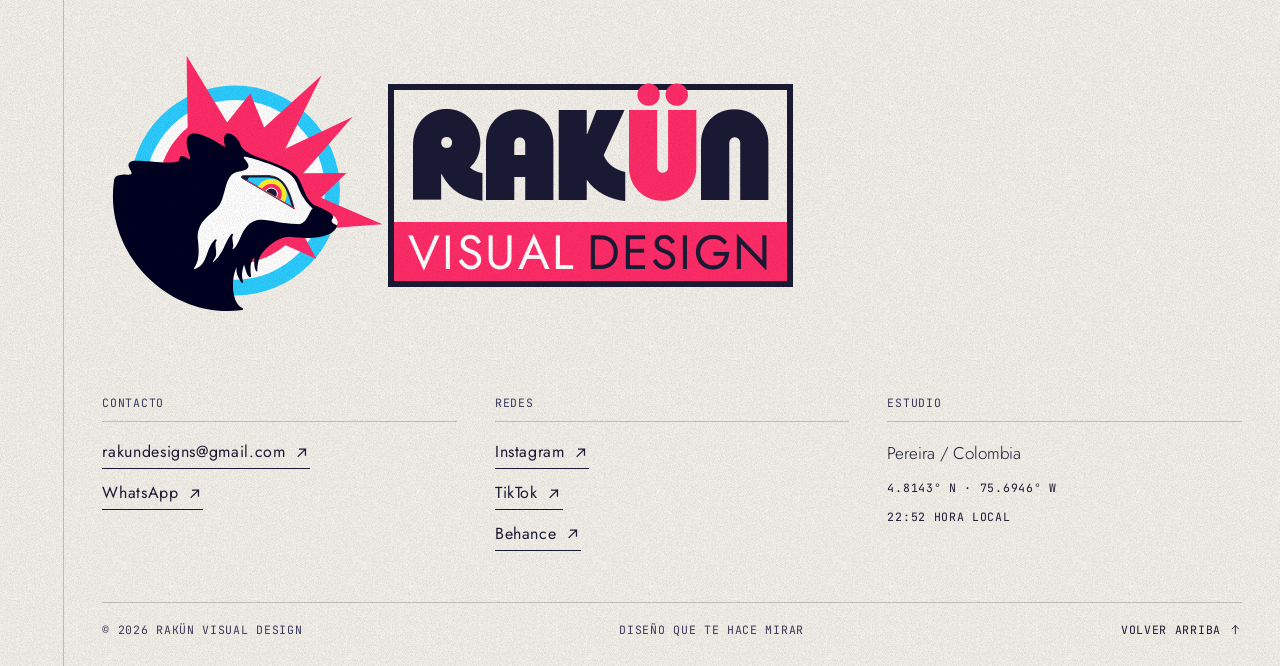
==== commit b2e8e0bb: "WhatsApp: un mensaje distinto por página (el de cada proyecto lleva su nombre) y cada clic se cuenta" ====
--- a/index.html
+++ b/index.html
@@ -725,7 +725,7 @@
         <div class="ftr__col">
           <h2 class="mono">Contacto</h2>
           <a class="link link--dark" href="mailto:rakundesigns@gmail.com">rakundesigns@gmail.com <svg class="ico" aria-hidden="true"><use href="#i-ne"/></svg></a>
-          <a class="link link--dark" href="https://wa.me/573504461460" rel="noopener">WhatsApp <svg class="ico" aria-hidden="true"><use href="#i-ne"/></svg></a>
+          <a class="link link--dark" href="https://wa.me/573504461460" rel="noopener" data-whatsapp="Hola RAKÜN, vi su página y quiero más información." data-wa-from="Pie de página">WhatsApp <svg class="ico" aria-hidden="true"><use href="#i-ne"/></svg></a>
         </div>
         <div class="ftr__col">
           <h2 class="mono">Redes</h2>
